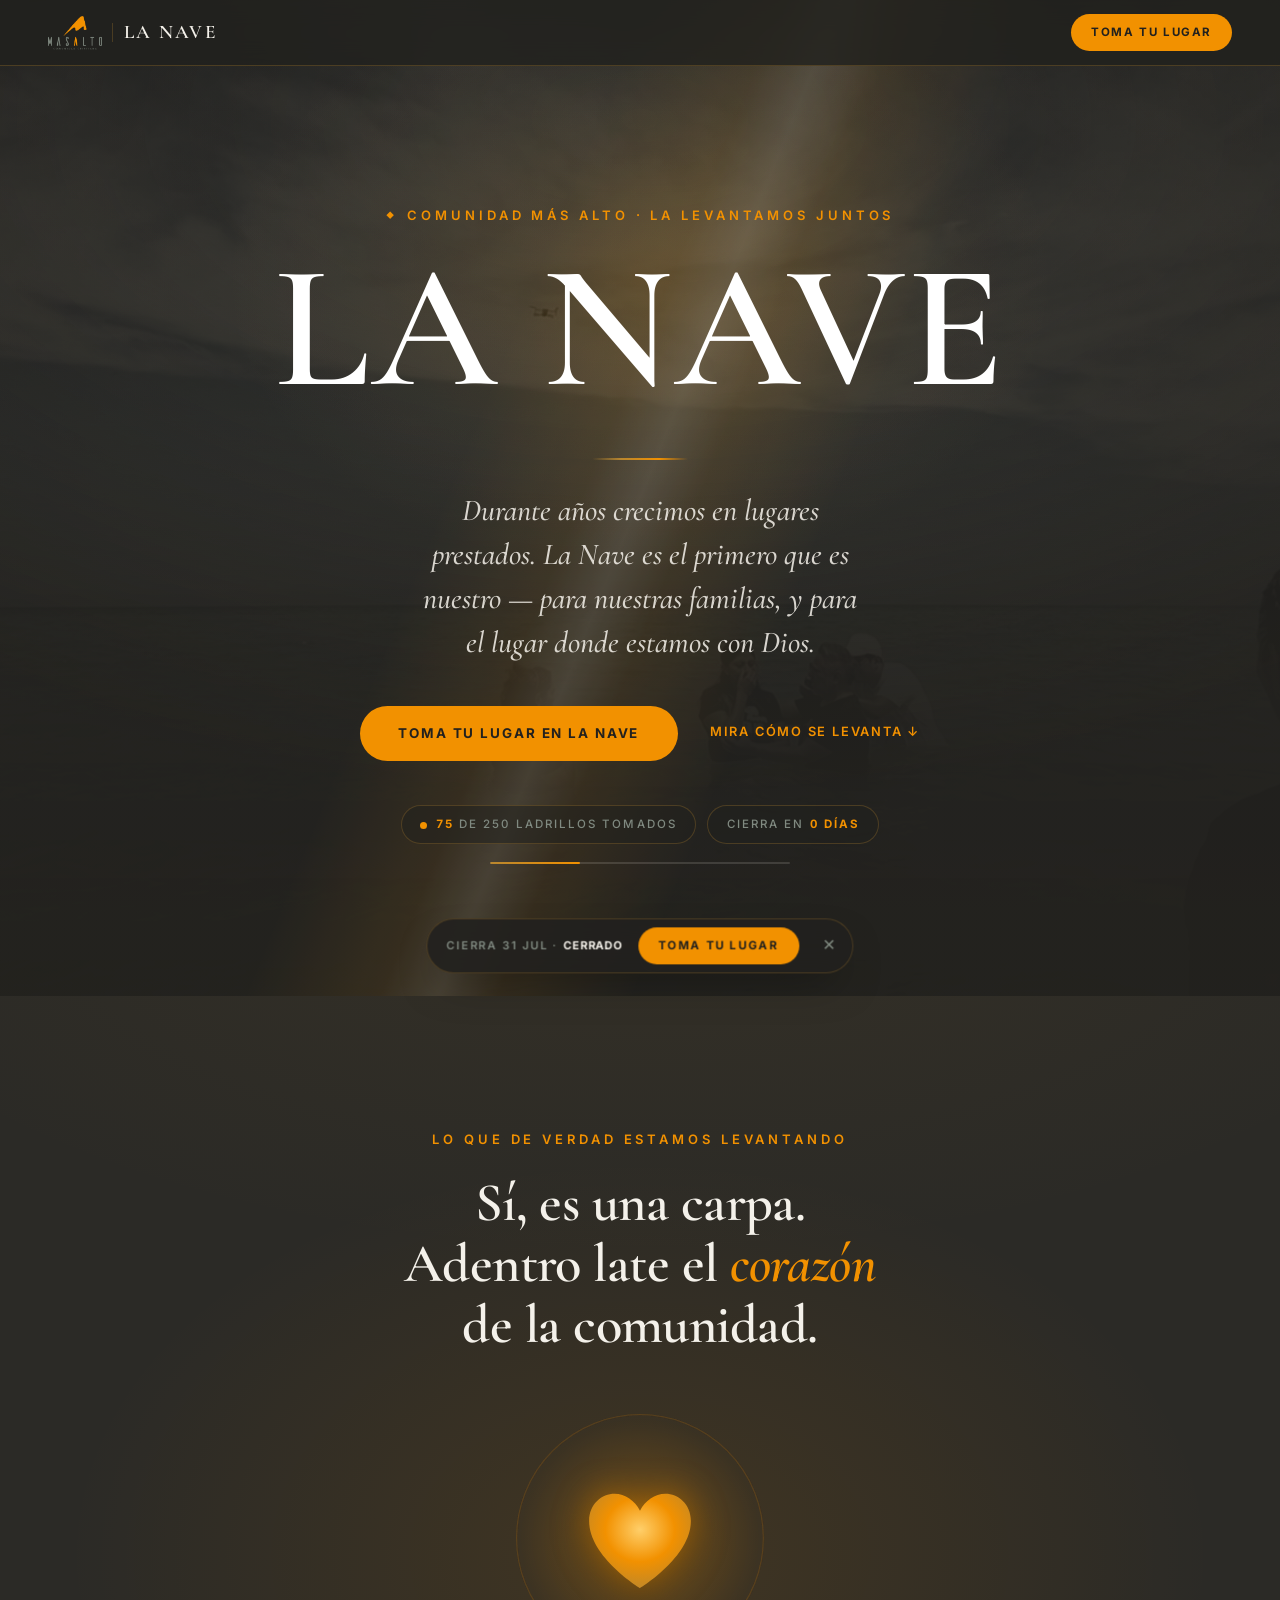
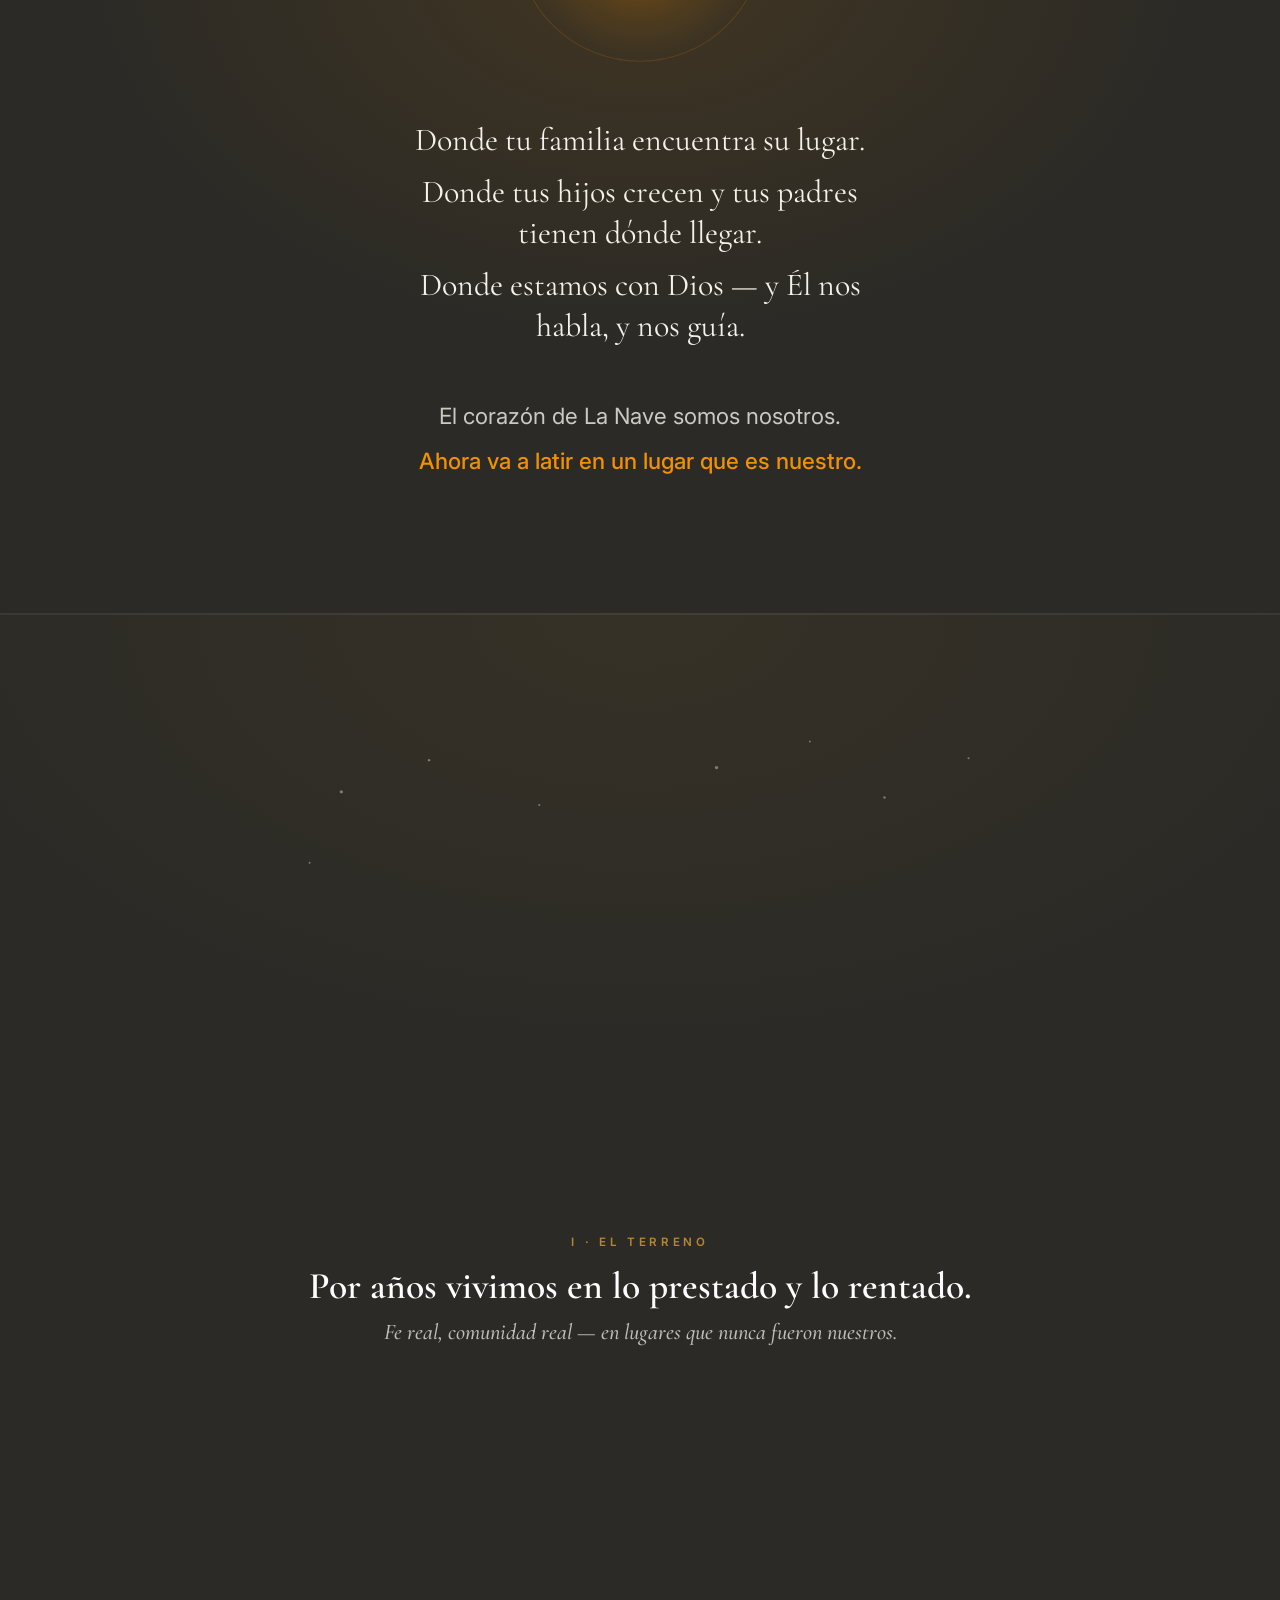
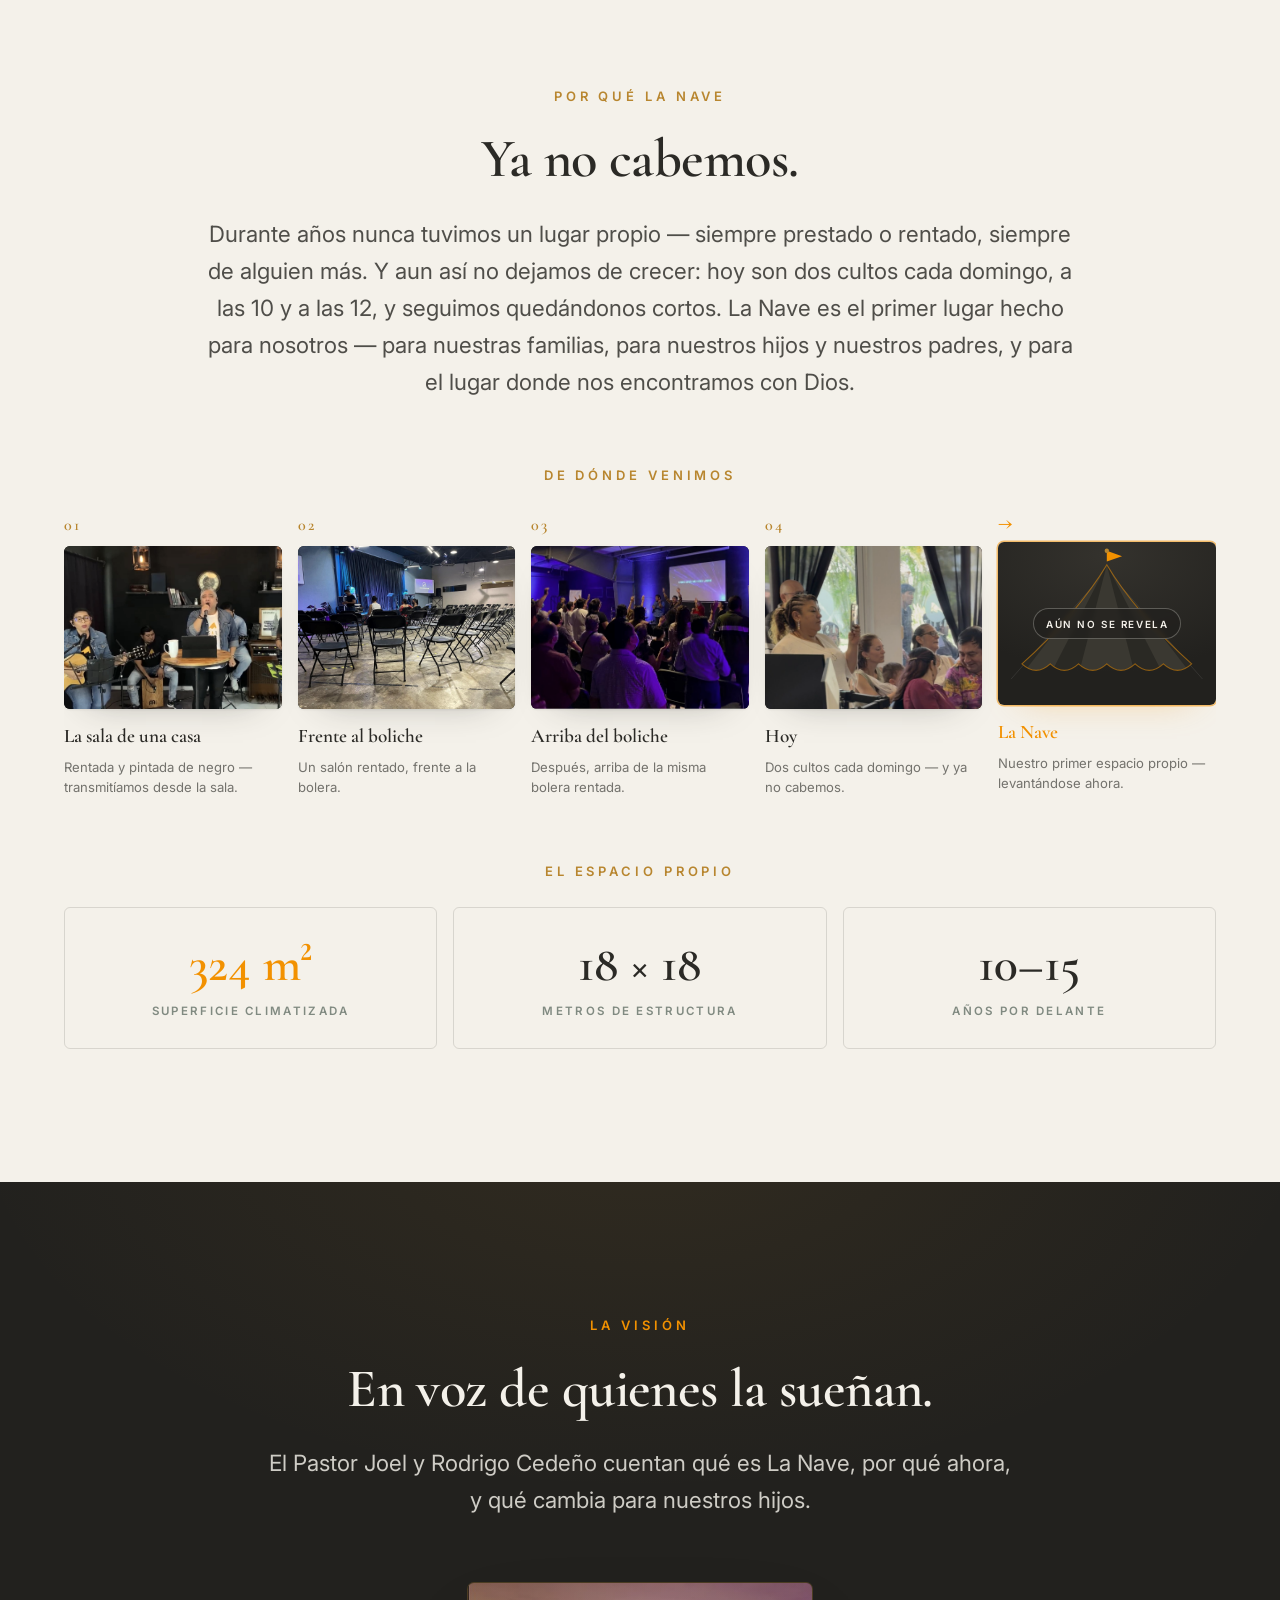
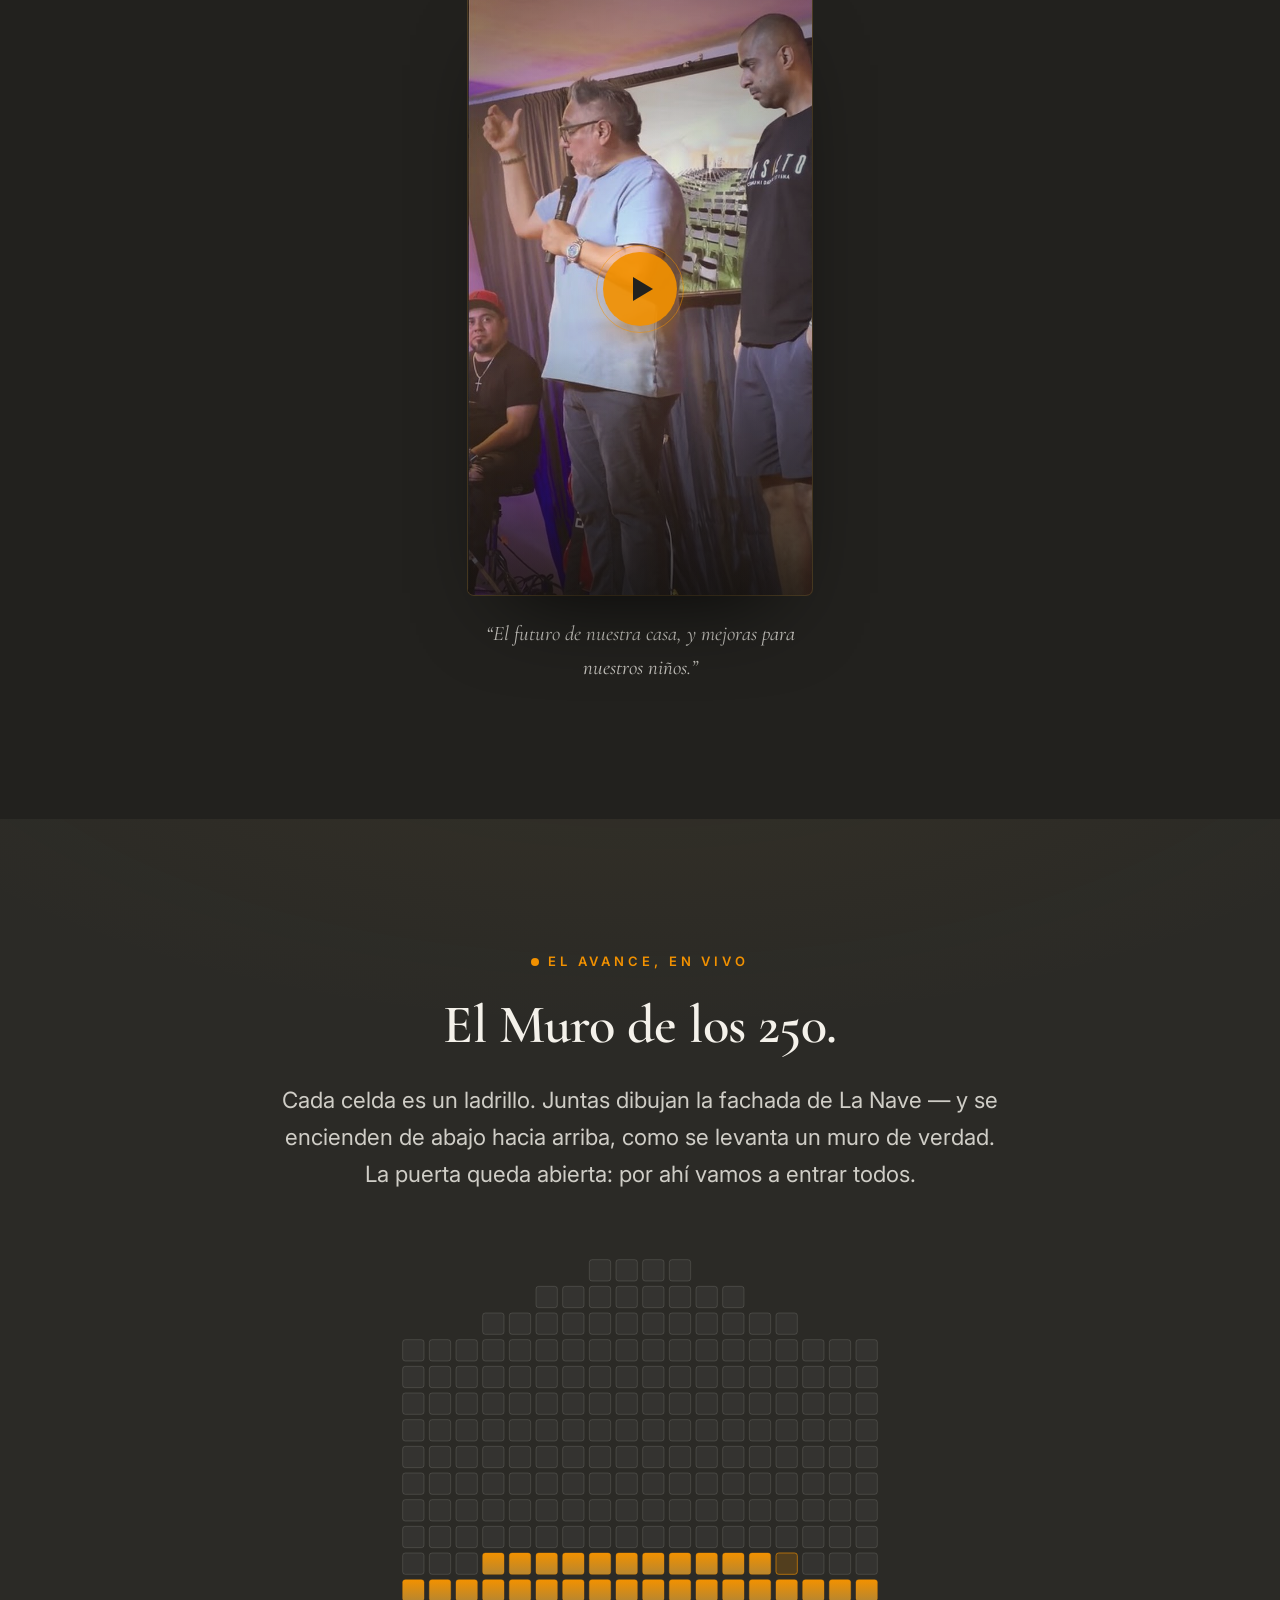
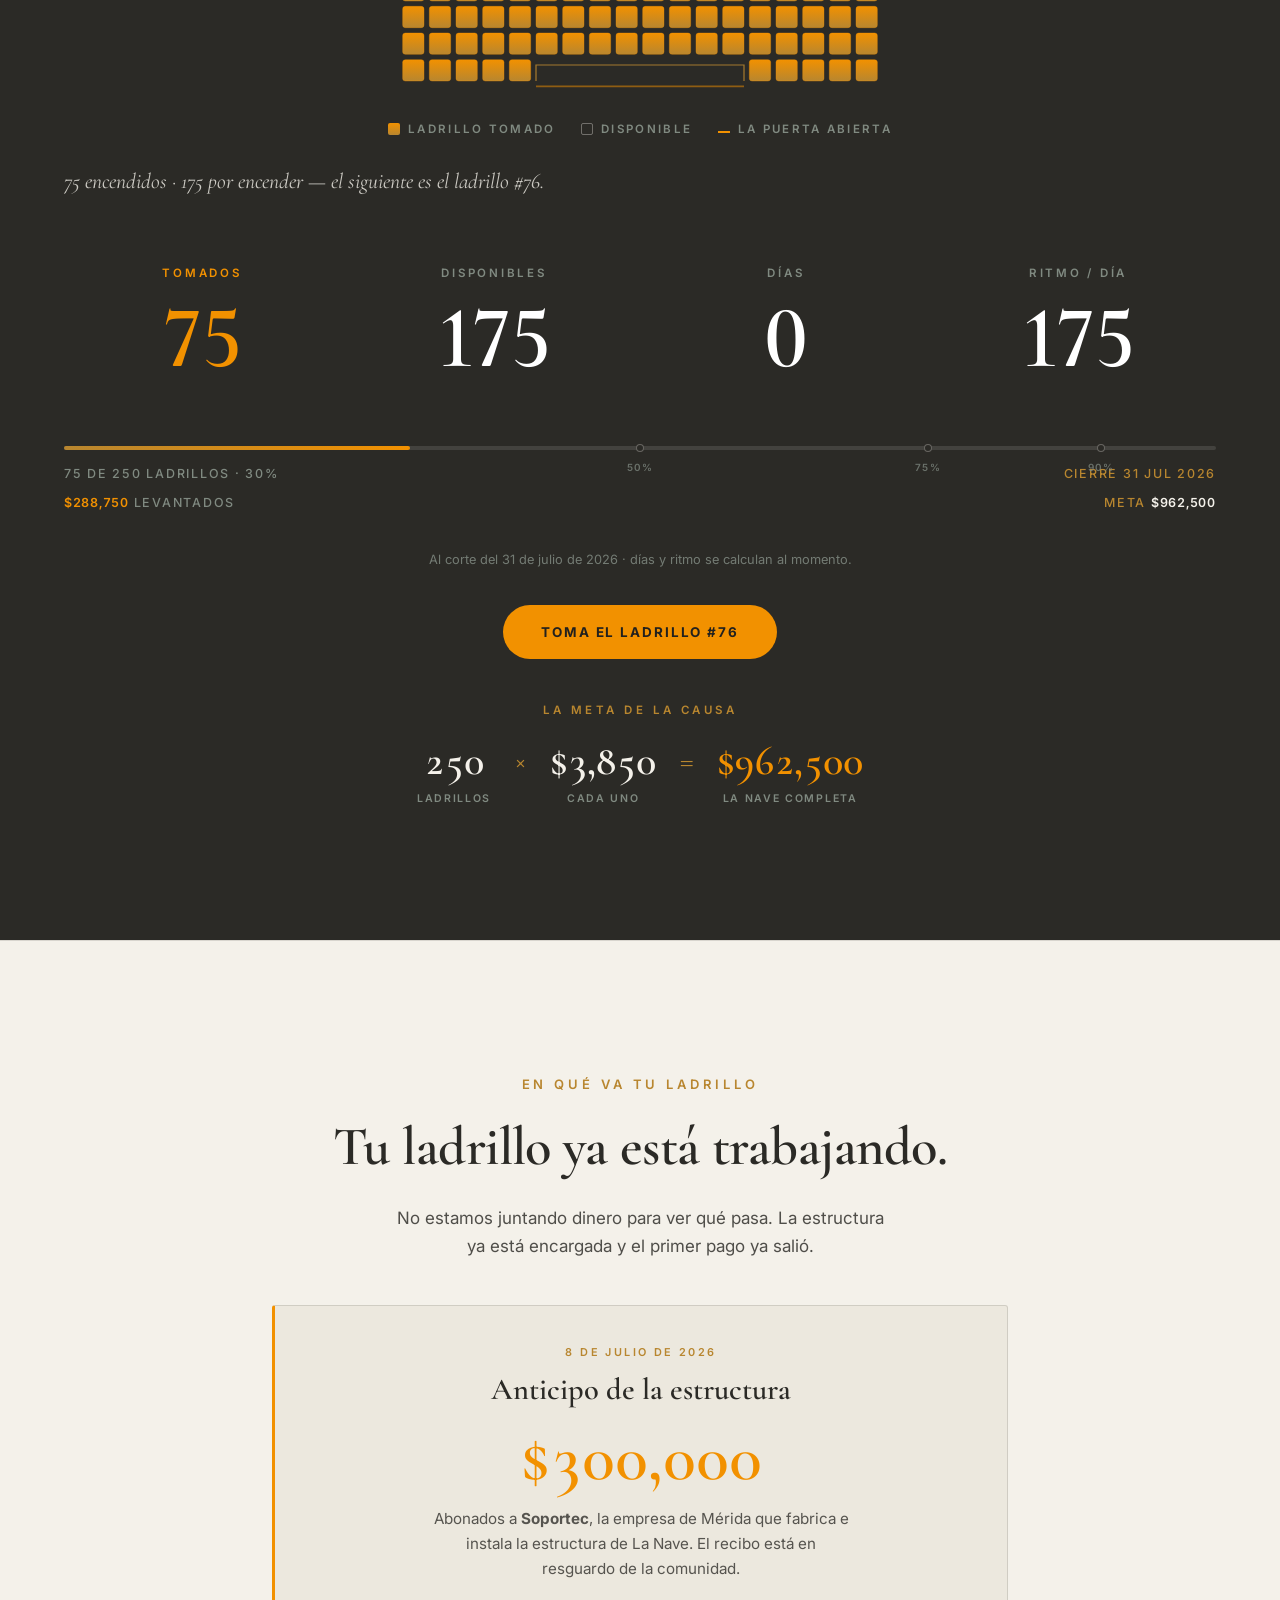
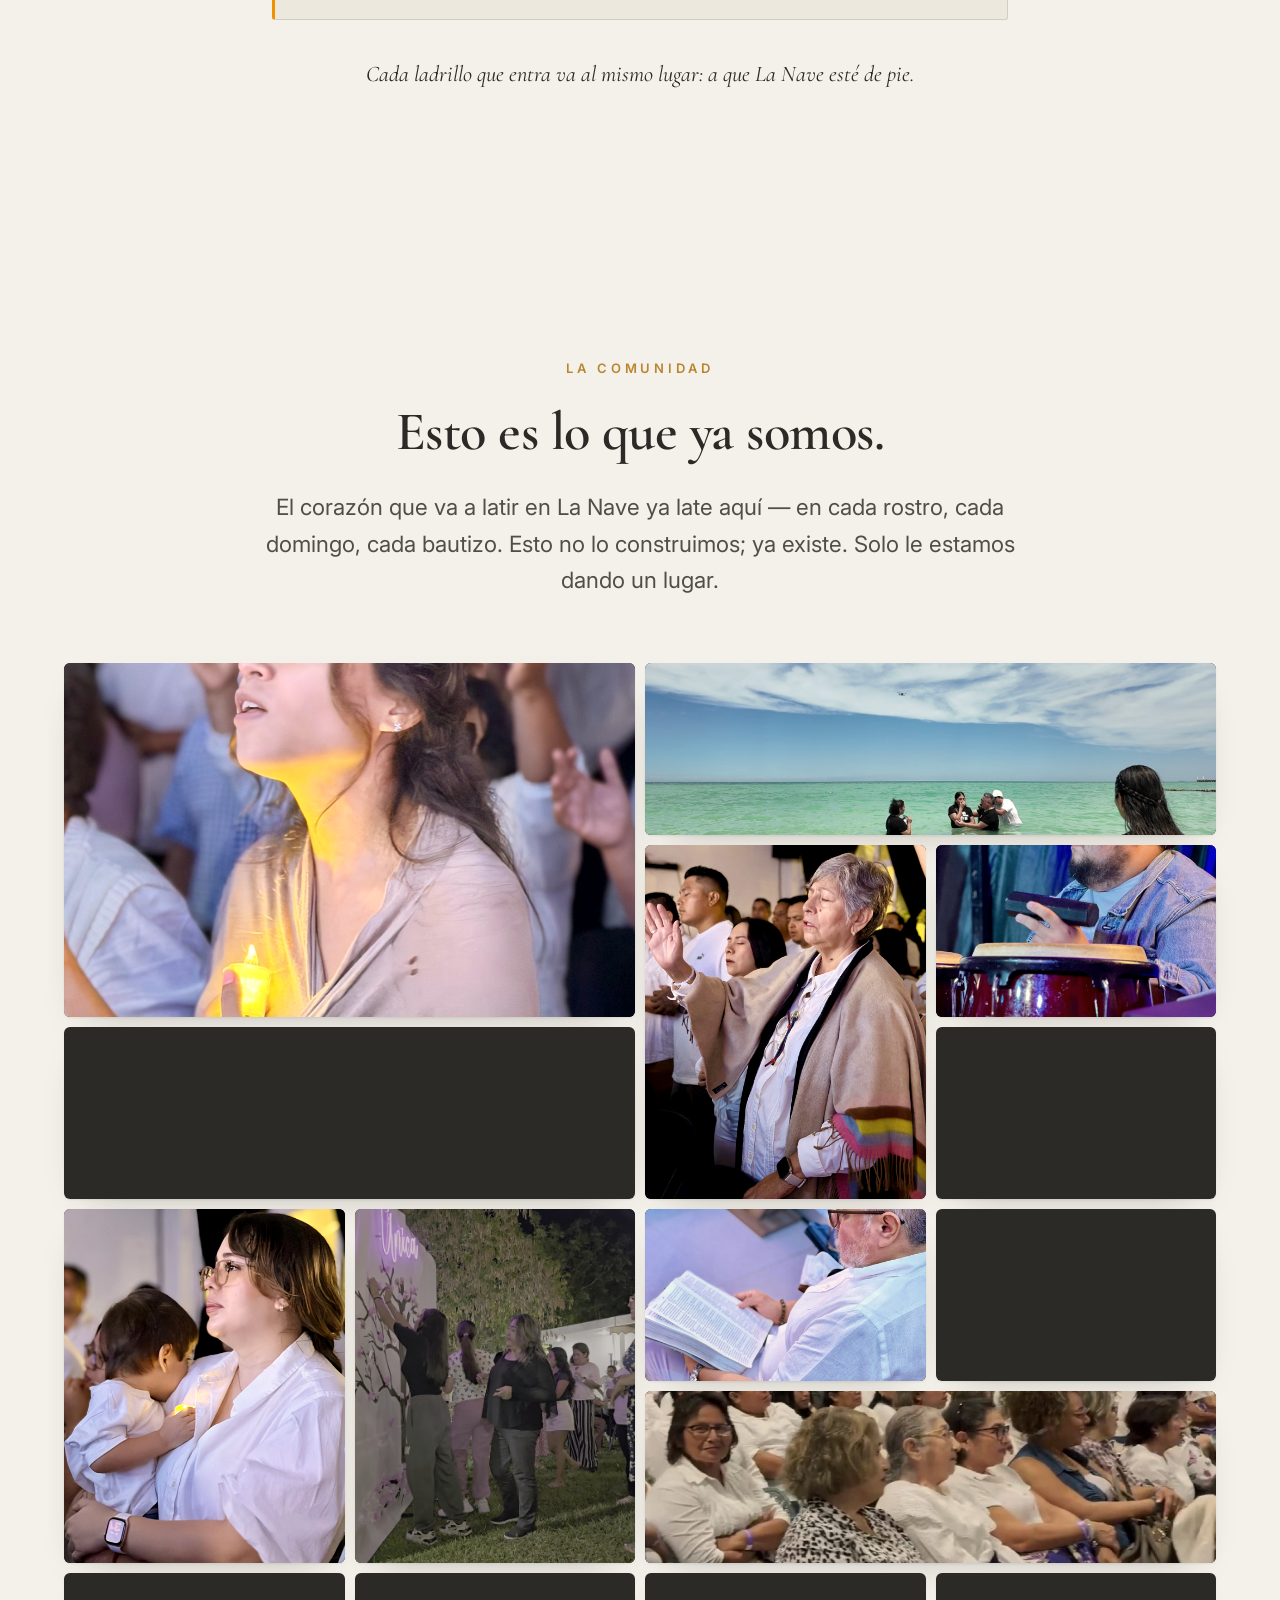
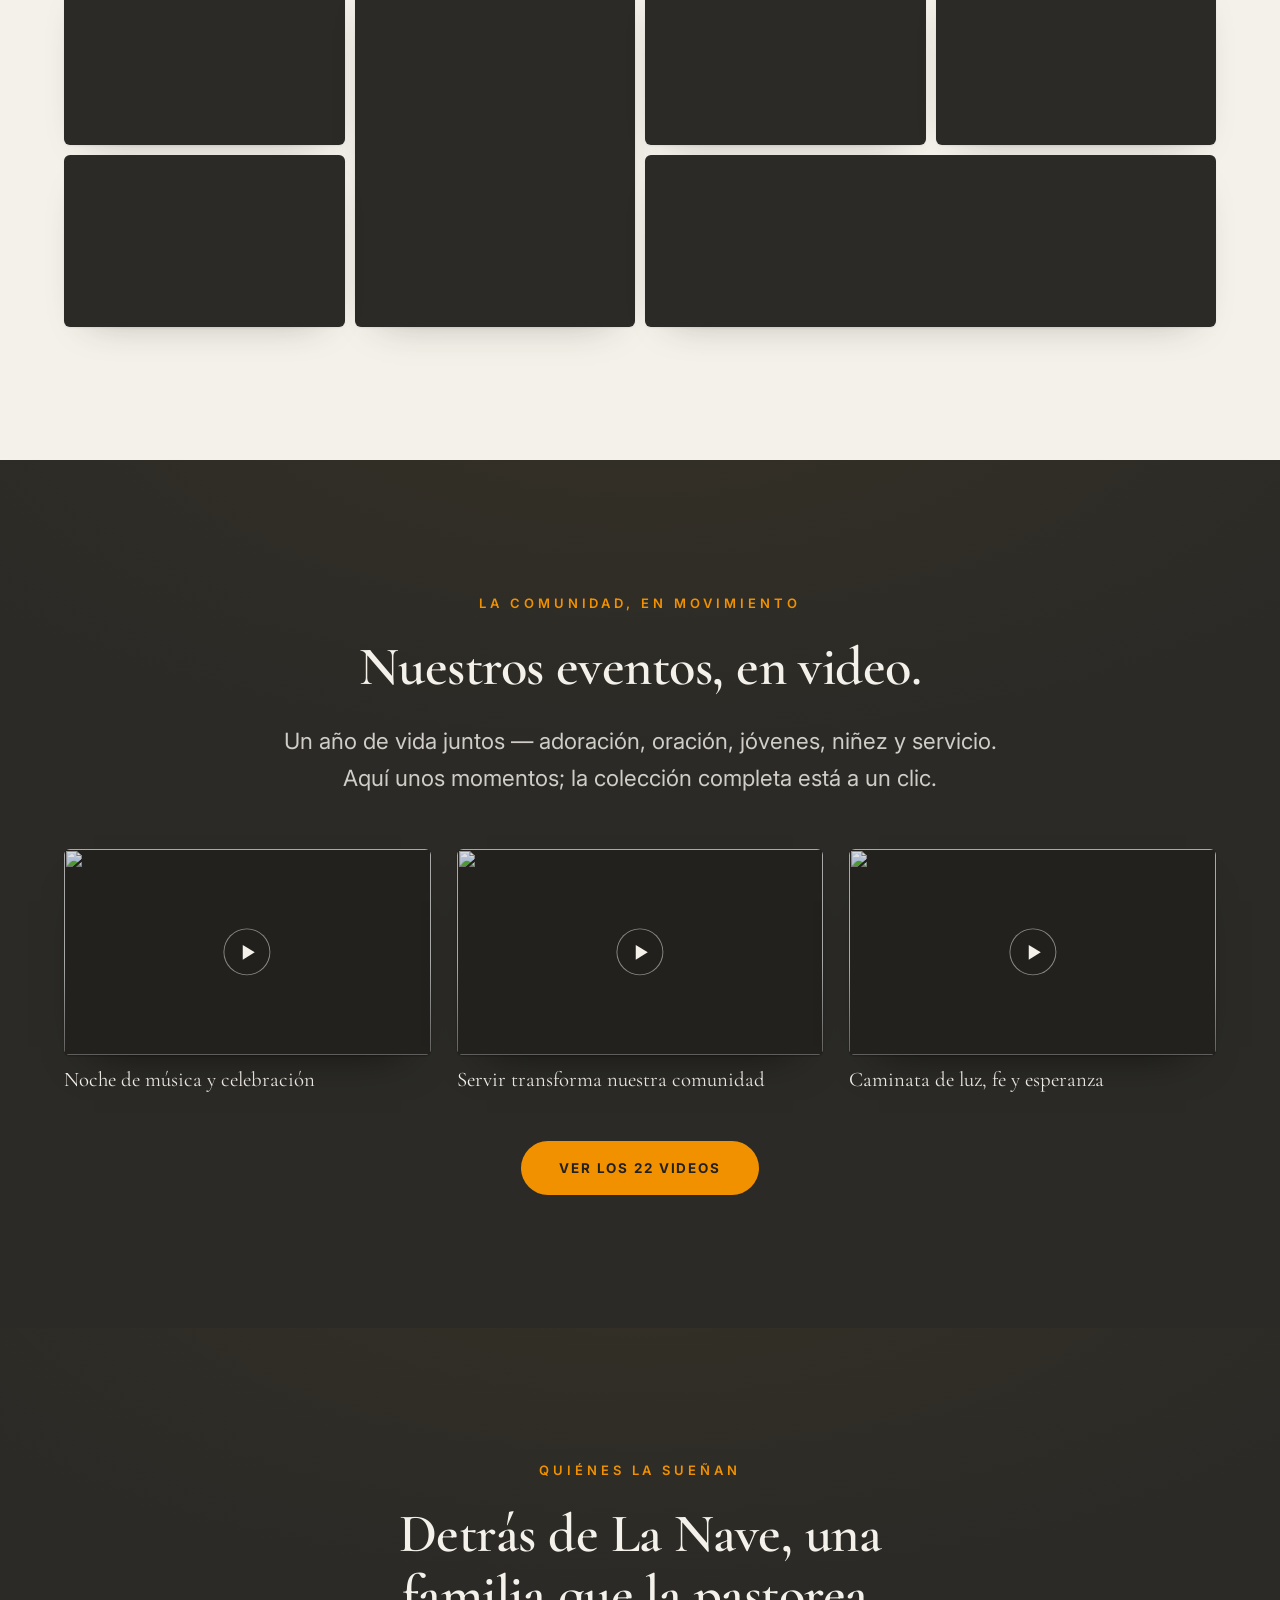
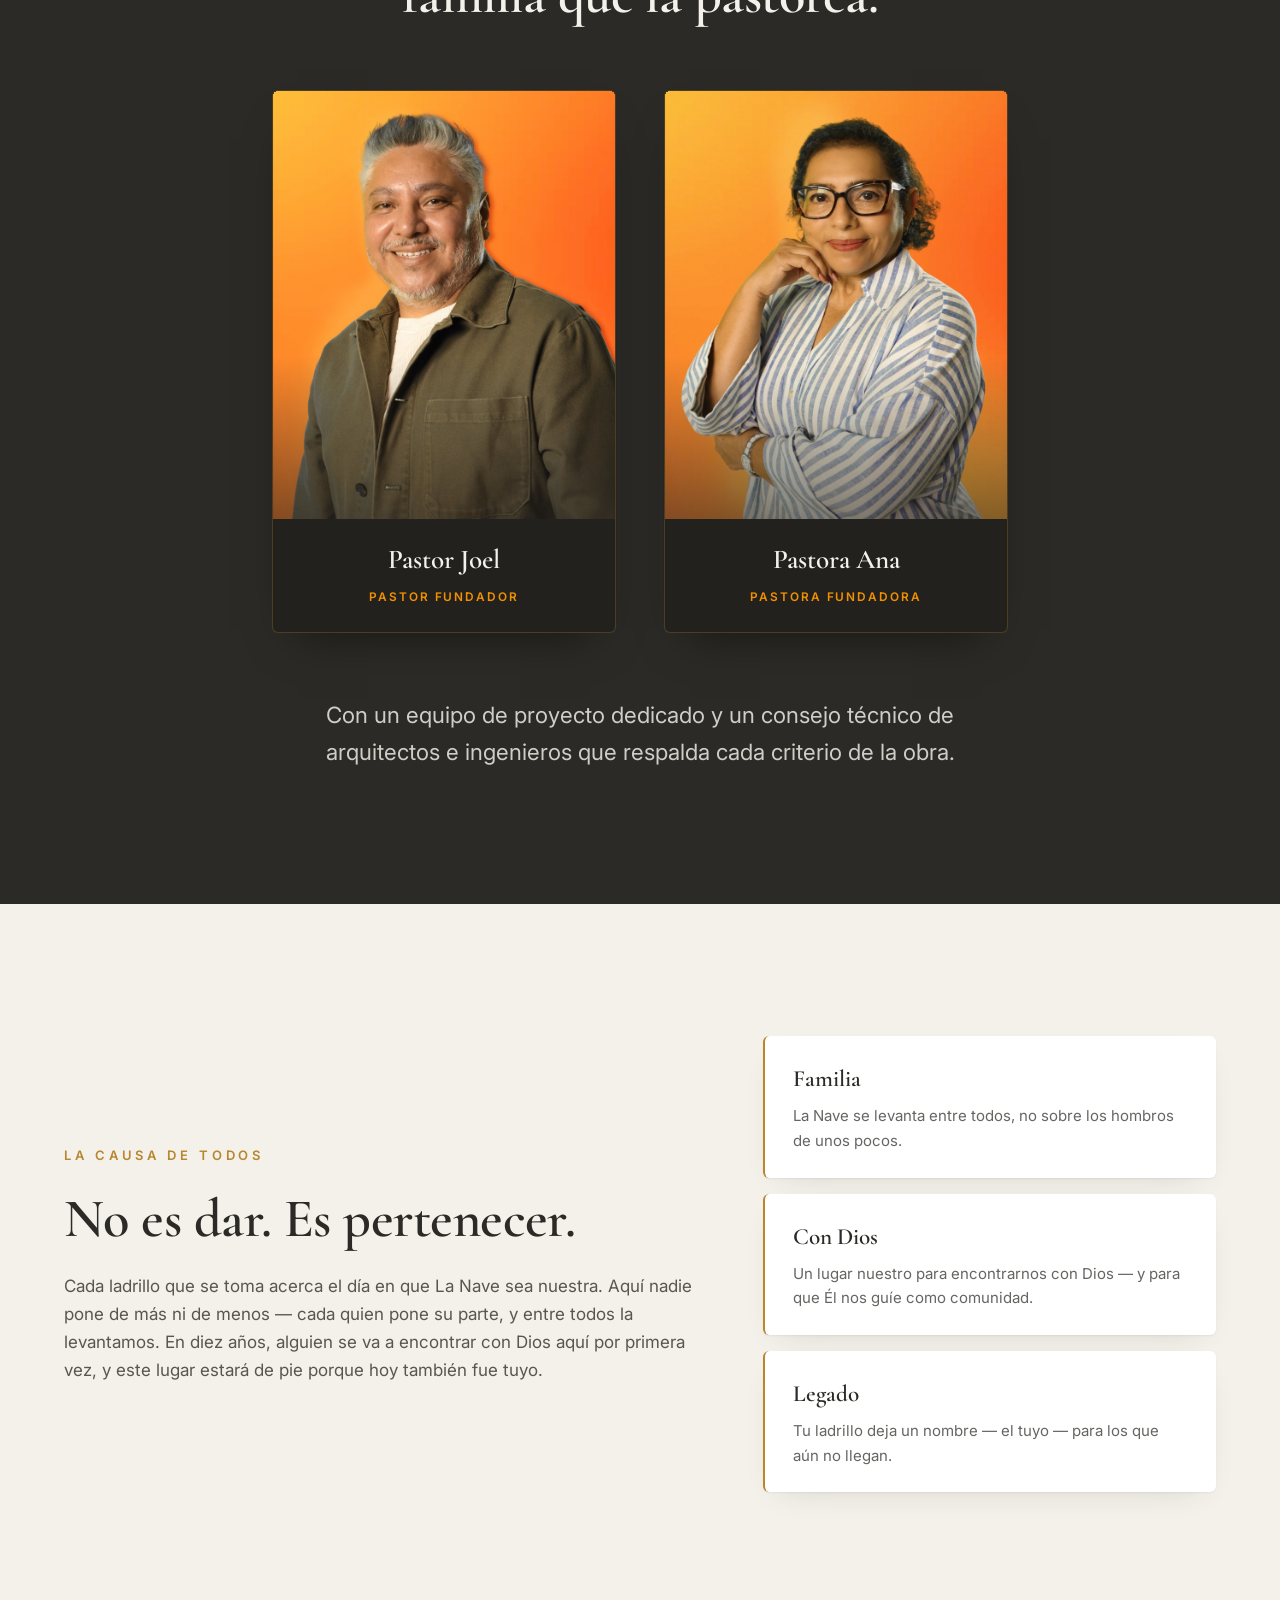
==== index.html @ 1a5ffda6 "feat: 'En que va tu ladrillo' — evidencia del anticipo + reencuadre de la carpa El recibo de Soporte" ====
<!doctype html>
<html lang="es">
<head>
  <meta charset="utf-8">
  <meta name="viewport" content="width=device-width, initial-scale=1">
  <title>La Nave — Un lugar nuestro · Comunidad Más Alto</title>
  <meta name="description" content="El primer lugar que es nuestro. Para nuestras familias, para nuestros hijos y nuestros padres — y para estar con Dios. La levantamos entre todos: 250 ladrillos, avance en vivo, cierre el 31 de julio de 2026. Toma tu lugar en La Nave.">
  <link rel="canonical" href="https://lanave.comunidadmasalto.org/">
  <meta name="theme-color" content="#2B2A26">

  <meta property="og:type" content="website">
  <meta property="og:locale" content="es_MX">
  <meta property="og:site_name" content="Más Alto · La Nave">
  <meta property="og:title" content="La Nave — Un lugar nuestro">
  <meta property="og:description" content="El primer lugar que es nuestro — para la familia y para estar con Dios. La levantamos entre todos: 250 ladrillos · avance en vivo · cierre 31 de julio de 2026.">
  <meta property="og:url" content="https://lanave.comunidadmasalto.org/">
  <meta property="og:image" content="https://lanave.comunidadmasalto.org/assets/og.jpg">
  <meta property="og:image:type" content="image/jpeg">
  <meta property="og:image:width" content="1200">
  <meta property="og:image:height" content="630">
  <meta property="og:image:alt" content="La Nave — el corazón de La Nave somos nosotros. 75 de 250 ladrillos. Comunidad Más Alto.">
  <meta name="twitter:card" content="summary_large_image">
  <meta name="twitter:image" content="https://lanave.comunidadmasalto.org/assets/og.jpg">

  <script type="application/ld+json">
  {
    "@context": "https://schema.org",
    "@graph": [
      {
        "@type": ["Organization", "Church"],
        "@id": "https://lanave.comunidadmasalto.org/#organizacion",
        "name": "Comunidad Más Alto",
        "url": "https://lanave.comunidadmasalto.org/",
        "logo": "https://lanave.comunidadmasalto.org/assets/logo-masalto.png",
        "description": "Comunidad cristiana en Mérida, Yucatán. La Nave es su primer espacio propio, levantado por toda la comunidad.",
        "sameAs": [
          "https://www.instagram.com/comunidad_masalto/",
          "https://www.facebook.com/comunidadmasalto",
          "https://www.youtube.com/@comunidadmasalto",
          "https://www.tiktok.com/@comunidad_masalto"
        ],
        "address": {
          "@type": "PostalAddress",
          "addressLocality": "Mérida",
          "addressRegion": "Yucatán",
          "addressCountry": "MX"
        },
        "aggregateRating": {
          "@type": "AggregateRating",
          "ratingValue": "5.0",
          "reviewCount": "49"
        }
      },
      {
        "@type": "WebSite",
        "@id": "https://lanave.comunidadmasalto.org/#sitio",
        "url": "https://lanave.comunidadmasalto.org/",
        "name": "La Nave — Más Alto",
        "inLanguage": "es-MX",
        "publisher": { "@id": "https://lanave.comunidadmasalto.org/#organizacion" }
      },
      {
        "@type": "WebPage",
        "@id": "https://lanave.comunidadmasalto.org/#pagina",
        "url": "https://lanave.comunidadmasalto.org/",
        "name": "La Nave — Toma tu lugar · Más Alto",
        "isPartOf": { "@id": "https://lanave.comunidadmasalto.org/#sitio" },
        "about": { "@id": "https://lanave.comunidadmasalto.org/#organizacion" },
        "inLanguage": "es-MX",
        "breadcrumb": { "@id": "https://lanave.comunidadmasalto.org/#breadcrumb" }
      },
      {
        "@type": "BreadcrumbList",
        "@id": "https://lanave.comunidadmasalto.org/#breadcrumb",
        "itemListElement": [
          { "@type": "ListItem", "position": 1, "name": "Inicio", "item": "https://lanave.comunidadmasalto.org/" }
        ]
      },
      {
        "@type": "VideoObject",
        "name": "El futuro de nuestra casa y mejoras para nuestros niños",
        "description": "El Pastor Joel y Rodrigo Cedeño cuentan la visión de La Nave: qué es, por qué ahora, y qué cambia para los niños de la comunidad.",
        "thumbnailUrl": "https://lanave.comunidadmasalto.org/assets/vsl-poster.jpg",
        "contentUrl": "https://www.youtube.com/shorts/xWuKBvypJN8",
        "embedUrl": "https://www.youtube-nocookie.com/embed/xWuKBvypJN8",
        "publisher": { "@id": "https://lanave.comunidadmasalto.org/#organizacion" }
      },
      {
        "@type": "FAQPage",
        "@id": "https://lanave.comunidadmasalto.org/#faq",
        "mainEntity": [
          { "@type": "Question", "name": "¿Qué es un “ladrillo”?", "acceptedAnswer": { "@type": "Answer", "text": "Es tu parte en La Nave y tu nombre entre quienes la levantaron. Cada ladrillo cuesta $3,850. Puedes tomar uno o varios." } },
          { "@type": "Question", "name": "¿Hasta cuándo puedo participar?", "acceptedAnswer": { "@type": "Answer", "text": "La causa cierra el 31 de julio de 2026 y no se reabre. Los eventos de agosto ya están en calendario y La Nave debe estar lista. Es la fecha en que empieza lo que sigue." } },
          { "@type": "Question", "name": "¿Puedo tomar mi ladrillo en parcialidades?", "acceptedAnswer": { "@type": "Answer", "text": "Sí. Puedes completarlo en una sola exhibición o en partes. El equipo te acompaña con los detalles." } },
          { "@type": "Question", "name": "¿Cómo se realiza mi aportación?", "acceptedAnswer": { "@type": "Answer", "text": "De forma directa y personal con el equipo: transferencia o efectivo, en una exhibición o en parcialidades. Al registrarte, un miembro del equipo te contacta y te acompaña paso a paso." } },
          { "@type": "Question", "name": "¿Quién está detrás de La Nave?", "acceptedAnswer": { "@type": "Answer", "text": "Comunidad Más Alto: sus pastores fundadores, un equipo de proyecto dedicado y un consejo técnico de arquitectos e ingenieros que respalda los criterios de la estructura." } },
          { "@type": "Question", "name": "¿Para qué se usa La Nave?", "acceptedAnswer": { "@type": "Answer", "text": "Para los cultos, eventos y la vida de la comunidad — un espacio propio para los próximos 10 a 15 años." } }
        ]
      }
    ]
  }
  </script>

  <link rel="icon" type="image/svg+xml" href="assets/favicon.svg">
  <link rel="icon" type="image/png" sizes="32x32" href="assets/favicon-32.png">
  <link rel="apple-touch-icon" href="assets/apple-touch-icon.png">
  <link rel="shortcut icon" href="assets/favicon.ico">

  <link rel="preconnect" href="https://fonts.googleapis.com">
  <link rel="preconnect" href="https://fonts.gstatic.com" crossorigin>
  <link href="https://fonts.googleapis.com/css2?family=Cormorant+Garamond:ital,wght@0,500;0,600;0,700;1,500&family=Inter:wght@400;500;600;700&display=swap" rel="stylesheet">

  <link rel="preload" as="image" href="assets/hero-comunidad.jpg">
  <link rel="stylesheet" href="assets/styles.css">
  <link rel="stylesheet" href="assets/experiencia.css">
</head>
<body>
  <a class="skip-link" href="#contenido">Saltar al contenido</a>
  <div class="progreso" id="js-progreso" aria-hidden="true"></div>

  <header class="site-header">
    <a class="lockup" href="#inicio" aria-label="Más Alto · La Nave — inicio">
      <img class="lockup-logo" src="assets/logo-masalto.png" alt="Más Alto · Comunidad Cristiana" width="375" height="236">
      <span class="lockup-divider" aria-hidden="true"></span>
      <span class="lockup-sub">La Nave</span>
    </a>
    <a class="btn btn-sm" href="#tomar" data-cta="header">Toma tu lugar</a>
  </header>

  <main id="contenido">

    <!-- ============ HERO ============ -->
    <section class="hero band band-dark" id="inicio" aria-labelledby="hero-heading">
      <img class="hero-foto" src="assets/hero-comunidad.jpg" alt="" aria-hidden="true"
           width="1600" height="900" decoding="async" fetchpriority="high" data-parallax="-9">
      <div class="hero-veil" aria-hidden="true"></div>
      <div class="hero-ray" aria-hidden="true" data-parallax="13"></div>
      <div class="hero-bloom" aria-hidden="true" data-parallax="18"></div>
      <svg class="hero-stars" viewBox="0 0 1440 900" preserveAspectRatio="xMidYMid slice" aria-hidden="true" data-parallax="34">
        <g fill="#F4F1EA">
          <circle cx="90" cy="140" r="1.3"/><circle cx="210" cy="90" r="0.9"/><circle cx="330" cy="180" r="1.5"/>
          <circle cx="470" cy="70" r="1"/><circle cx="560" cy="150" r="0.8"/><circle cx="640" cy="60" r="1.2"/>
          <circle cx="760" cy="130" r="1.6"/><circle cx="880" cy="80" r="0.9"/><circle cx="980" cy="170" r="1.1"/>
          <circle cx="1080" cy="60" r="1.3"/><circle cx="1180" cy="140" r="0.8"/><circle cx="1290" cy="90" r="1.4"/>
          <circle cx="1380" cy="180" r="1"/><circle cx="150" cy="300" r="0.9"/><circle cx="400" cy="260" r="1.2"/>
          <circle cx="700" cy="300" r="0.8"/><circle cx="1010" cy="270" r="1.3"/><circle cx="1250" cy="320" r="0.9"/>
          <circle cx="60" cy="430" r="1.1"/><circle cx="1340" cy="450" r="1.2"/><circle cx="520" cy="410" r="0.7"/>
          <circle cx="860" cy="420" r="0.8"/><circle cx="260" cy="520" r="0.9"/><circle cx="1150" cy="540" r="1"/>
        </g>
      </svg>
      <div class="hero-embers" aria-hidden="true" data-parallax="26"><i></i><i></i><i></i><i></i><i></i><i></i><i></i></div>
      <div class="hero-dawn" aria-hidden="true"></div>
      <div class="wrap hero-inner" data-parallax="7">
        <p class="eyebrow hero-in" style="--d:.2s"><span class="diamond" aria-hidden="true">◆</span> Comunidad Más Alto · La levantamos juntos</p>
        <h1 id="hero-heading" class="hero-title"><span class="hero-title-mask"><span class="hero-title-in">La&nbsp;Nave</span></span></h1>
        <div class="hero-rule" aria-hidden="true"></div>
        <p class="hero-lede hero-in" style="--d:.95s">Durante años crecimos en lugares prestados. La&nbsp;Nave es el primero que es <em>nuestro</em>&nbsp;— para nuestras familias, y para el lugar donde estamos con Dios.</p>
        <div class="hero-actions hero-in" style="--d:1.2s">
          <a class="btn btn-lg" href="#tomar" data-cta="hero">Toma tu lugar en La Nave</a>
          <a class="link-ghost" href="#travesia">Mira cómo se levanta ↓</a>
        </div>
        <div class="hero-live hero-in" style="--d:1.45s">
          <div class="chips" role="status">
            <p class="chip chip-live" id="js-chip-avance">75 de 250 ladrillos</p>
            <p class="chip" id="js-chip-cierre">cierre firme <strong>31 de julio</strong></p>
          </div>
          <div class="hero-track" aria-hidden="true"><span id="js-hero-fill"></span></div>
        </div>
      </div>
      <a class="hero-cue" href="#travesia" aria-label="Desplázate para ver cómo se levanta"><span></span></a>
    </section>

    <!-- ============ EL LATIDO · lo que de verdad levantamos ============ -->
    <section class="band band-dark latido" id="latido" aria-labelledby="latido-heading" data-spotlight>
      <div class="latido-embers" aria-hidden="true"><i></i><i></i><i></i><i></i><i></i></div>
      <div class="wrap wrap-narrow reveal latido-inner">
        <p class="label label-center">Lo que de verdad estamos levantando</p>
        <h2 id="latido-heading" class="title-xl title-center latido-title">Sí, es una carpa.<br>Adentro late el <span class="latido-word">corazón</span> de la comunidad.</h2>

        <div class="latido-nucleo" role="img" aria-label="Un corazón de luz que late: el corazón de La Nave somos nosotros">
          <span class="latido-eco" aria-hidden="true"></span>
          <span class="latido-eco" aria-hidden="true"></span>
          <span class="latido-eco" aria-hidden="true"></span>
          <span class="latido-core" aria-hidden="true">
            <svg class="latido-heart" viewBox="0 0 32 30" aria-hidden="true" focusable="false">
              <defs>
                <radialGradient id="latidoGrad" cx="50%" cy="38%" r="68%">
                  <stop offset="0" stop-color="#FFCF6A"/>
                  <stop offset="0.5" stop-color="#F29100"/>
                  <stop offset="1" stop-color="#B8862F"/>
                </radialGradient>
              </defs>
              <path d="M16 28.6 C16 28.6 2.2 20.2 2.2 10.4 C2.2 5.7 5.7 3 9.1 3 C12 3 14.6 4.9 16 7.6 C17.4 4.9 20 3 22.9 3 C26.3 3 29.8 5.7 29.8 10.4 C29.8 20.2 16 28.6 16 28.6 Z" fill="url(#latidoGrad)"/>
            </svg>
          </span>
        </div>

        <ul class="latido-versos" role="list">
          <li style="--b:.1s">Donde tu familia encuentra su lugar.</li>
          <li style="--b:.9s">Donde tus hijos crecen y tus padres tienen dónde llegar.</li>
          <li style="--b:1.7s">Donde estamos con Dios&nbsp;— y Él nos habla, y nos guía.</li>
        </ul>

        <p class="latido-cierre">El corazón de La&nbsp;Nave somos nosotros.<em>Ahora va a latir en un lugar que es nuestro.</em></p>
      </div>
    </section>

    <!-- ============ LA TRAVESÍA (el scroll la construye) ============ -->
    <section class="travesia" id="travesia" aria-labelledby="travesia-heading">
      <h2 id="travesia-heading" class="sr-solo">La travesía: así se levanta La Nave</h2>
      <div class="t-pin">
        <div class="t-linea" aria-hidden="true"><i></i></div>

        <svg class="t-svg" viewBox="0 0 880 540" role="img" aria-labelledby="escena-titulo escena-desc">
          <title id="escena-titulo">La Nave construyéndose</title>
          <desc id="escena-desc">Dibujo de plano arquitectónico: sobre un terreno se levanta la estructura de 18 por 18 metros, se cierra la cubierta climatizada y el espacio se llena de luz cálida y de personas.</desc>
          <defs>
            <linearGradient id="gradPuerta" x1="0" y1="1" x2="0" y2="0">
              <stop offset="0" stop-color="#F29100" stop-opacity=".85"/>
              <stop offset="1" stop-color="#B8862F" stop-opacity=".25"/>
            </linearGradient>
            <linearGradient id="gradRidge" x1="0" y1="0" x2="1" y2="0">
              <stop offset="0" stop-color="#F29100" stop-opacity="0"/>
              <stop offset=".5" stop-color="#F29100" stop-opacity=".75"/>
              <stop offset="1" stop-color="#F29100" stop-opacity="0"/>
            </linearGradient>
          </defs>

          <!-- cielo -->
          <g aria-hidden="true">
            <circle class="e-estrella" cx="120" cy="92" r="1.8"/>
            <circle class="e-estrella" cx="214" cy="58" r="1.3"/>
            <circle class="e-estrella" cx="332" cy="106" r="1.1"/>
            <circle class="e-estrella" cx="522" cy="66" r="1.8"/>
            <circle class="e-estrella" cx="702" cy="98" r="1.3"/>
            <circle class="e-estrella" cx="792" cy="56" r="1.1"/>
            <circle class="e-estrella" cx="622" cy="38" r="1"/>
            <circle class="e-estrella" cx="86" cy="168" r="1"/>
          </g>

          <!-- ACTO I · el terreno -->
          <g aria-hidden="true">
            <path class="e-suelo" data-anim="draw" data-ini=".02" data-fin=".10" d="M120 440 L760 440"/>
            <path class="e-suelo" data-anim="draw" data-ini=".05" data-fin=".13" opacity=".55" d="M170 474 L710 474"/>
            <path class="e-suelo" data-anim="draw" data-ini=".08" data-fin=".16" opacity=".3" d="M225 502 L655 502"/>
            <path class="e-suelo" data-anim="draw" data-ini=".10" data-fin=".18" opacity=".4" d="M120 440 L225 502 M280 440 L365 502 M470 440 L470 502 M600 440 L520 502 M760 440 L655 502"/>
            <g class="e-fino" data-anim="fade" data-ini=".14" data-fin=".20" data-op=".8">
              <path d="M200 440 L200 426 M420 440 L420 426 M520 440 L520 426 M740 440 L740 426"/>
              <circle cx="200" cy="423" r="1.6" fill="#808A81" stroke="none"/>
              <circle cx="420" cy="423" r="1.6" fill="#808A81" stroke="none"/>
              <circle cx="520" cy="423" r="1.6" fill="#808A81" stroke="none"/>
              <circle cx="740" cy="423" r="1.6" fill="#808A81" stroke="none"/>
            </g>
            <g data-anim="fade" data-ini=".16" data-fin=".24" data-op=".9">
              <path class="e-fino" d="M200 458 L420 458 M200 452 L200 464 M420 452 L420 464"/>
              <text class="e-texto" x="310" y="482" text-anchor="middle">18 M</text>
            </g>
            <g data-anim="fade" data-ini=".18" data-fin=".26" data-op=".9">
              <path class="e-fino" d="M426 500 L746 500 M426 494 L426 506 M746 494 L746 506"/>
              <text class="e-texto" x="586" y="524" text-anchor="middle">18 M</text>
            </g>
          </g>

          <!-- ACTO II · la estructura -->
          <g aria-hidden="true">
            <line class="e-col" data-anim="draw" data-ini=".22" data-fin=".29" x1="200" y1="440" x2="200" y2="284"/>
            <line class="e-col" data-anim="draw" data-ini=".24" data-fin=".31" x1="255" y1="440" x2="255" y2="284"/>
            <line class="e-col" data-anim="draw" data-ini=".26" data-fin=".33" x1="310" y1="440" x2="310" y2="284"/>
            <line class="e-col" data-anim="draw" data-ini=".28" data-fin=".35" x1="365" y1="440" x2="365" y2="284"/>
            <line class="e-col" data-anim="draw" data-ini=".30" data-fin=".37" x1="420" y1="440" x2="420" y2="284"/>
            <line class="e-col" data-anim="draw" data-ini=".31" data-fin=".38" opacity=".7" x1="500" y1="440" x2="500" y2="284"/>
            <line class="e-col" data-anim="draw" data-ini=".33" data-fin=".40" opacity=".7" x1="580" y1="440" x2="580" y2="284"/>
            <line class="e-col" data-anim="draw" data-ini=".35" data-fin=".42" opacity=".7" x1="660" y1="440" x2="660" y2="284"/>
            <path class="e-marco" data-anim="draw" data-ini=".34" data-fin=".46" d="M200 440 L200 280 L310 190 L420 280 L420 440"/>
            <path class="e-marco" data-anim="draw" data-ini=".40" data-fin=".48" d="M420 280 L740 280"/>
            <path class="e-marco" data-anim="draw" data-ini=".38" data-fin=".48" opacity=".85" d="M520 280 L630 190 L740 280"/>
            <path class="e-marco" data-anim="draw" data-ini=".42" data-fin=".50" d="M310 190 L630 190"/>
            <path class="e-marco" data-anim="draw" data-ini=".42" data-fin=".50" d="M740 280 L740 440"/>
            <path class="e-oculta" data-anim="fade" data-ini=".44" data-fin=".52" data-op=".4" d="M200 280 L520 280 M520 280 L520 440"/>
          </g>

          <!-- ACTO III · la cubierta -->
          <g aria-hidden="true">
            <path class="e-marco" data-anim="draw" data-ini=".50" data-fin=".56" opacity=".5" stroke-width="1" d="M337.5 212.5 L657.5 212.5"/>
            <path class="e-marco" data-anim="draw" data-ini=".52" data-fin=".58" opacity=".5" stroke-width="1" d="M365 235 L685 235"/>
            <path class="e-marco" data-anim="draw" data-ini=".54" data-fin=".60" opacity=".5" stroke-width="1" d="M392.5 257.5 L712.5 257.5"/>
            <path class="e-marco" data-anim="draw" data-ini=".55" data-fin=".61" opacity=".3" stroke-width="1" d="M282.5 212.5 L602.5 212.5"/>
            <polygon data-anim="fade" data-ini=".56" data-fin=".66" data-op=".10" fill="#B8862F" points="310 190 630 190 740 280 420 280"/>
            <polygon data-anim="fade" data-ini=".58" data-fin=".68" data-op=".05" fill="#B8862F" points="310 190 630 190 520 280 200 280"/>
            <polygon data-anim="fade" data-ini=".62" data-fin=".70" data-op=".03" fill="#F4F1EA" points="200 440 200 280 310 190 420 280 420 440"/>
            <polygon data-anim="fade" data-ini=".63" data-fin=".71" data-op=".02" fill="#F4F1EA" points="420 280 740 280 740 440 420 440"/>
            <path class="e-clima" data-anim="draw" data-ini=".66" data-fin=".72" opacity=".4" d="M338 246 q42 -14 84 0"/>
            <path class="e-clima" data-anim="draw" data-ini=".68" data-fin=".74" opacity=".3" d="M474 258 q42 -14 84 0"/>
          </g>

          <!-- ACTO IV · la vida -->
          <g aria-hidden="true">
            <path class="e-marco" data-anim="draw" data-ini=".74" data-fin=".79" stroke-width="1.2" d="M285 440 L285 362 L335 362 L335 440"/>
            <rect data-anim="fade" data-ini=".77" data-fin=".84" data-op=".85" x="286" y="363" width="48" height="77" fill="url(#gradPuerta)"/>
            <g data-anim="fade" data-ini=".80" data-fin=".87" data-op=".5">
              <rect x="505" y="330" width="24" height="32" fill="url(#gradPuerta)"/>
              <rect x="585" y="330" width="24" height="32" fill="url(#gradPuerta)"/>
              <rect x="665" y="330" width="24" height="32" fill="url(#gradPuerta)"/>
            </g>
            <ellipse data-anim="fade" data-ini=".82" data-fin=".90" data-op=".16" cx="310" cy="442" rx="46" ry="8" fill="#F29100"/>

            <g transform="translate(235 432)"><g class="t-persona" data-anim="rise" data-ini=".80" data-fin=".86"><circle cy="-12" r="3.6"/><path d="M0 -7 L0 5"/></g></g>
            <g transform="translate(262 430)"><g class="t-persona" data-anim="rise" data-ini=".815" data-fin=".875"><circle cy="-12" r="3.6"/><path d="M0 -7 L0 5"/></g></g>
            <g transform="translate(298 433)"><g class="t-persona" data-anim="rise" data-ini=".83" data-fin=".89"><circle cy="-12" r="3.6"/><path d="M0 -7 L0 5"/></g></g>
            <g transform="translate(322 432) scale(.72)"><g class="t-persona" data-anim="rise" data-ini=".845" data-fin=".905"><circle cy="-12" r="3.6"/><path d="M0 -7 L0 5"/></g></g>
            <g transform="translate(352 432)"><g class="t-persona" data-anim="rise" data-ini=".86" data-fin=".92"><circle cy="-12" r="3.6"/><path d="M0 -7 L0 5"/></g></g>
            <g transform="translate(384 430)"><g class="t-persona" data-anim="rise" data-ini=".875" data-fin=".935"><circle cy="-12" r="3.6"/><path d="M0 -7 L0 5"/></g></g>
            <g transform="translate(408 433)"><g class="t-persona" data-anim="rise" data-ini=".89" data-fin=".95"><circle cy="-12" r="3.6"/><path d="M0 -7 L0 5"/></g></g>
            <g transform="translate(480 429) scale(.75)"><g class="t-persona" data-anim="rise" data-ini=".88" data-fin=".94" data-op=".5"><circle cy="-12" r="3.6"/><path d="M0 -7 L0 5"/></g></g>
            <g transform="translate(560 428) scale(.75)"><g class="t-persona" data-anim="rise" data-ini=".895" data-fin=".955" data-op=".5"><circle cy="-12" r="3.6"/><path d="M0 -7 L0 5"/></g></g>
            <g transform="translate(640 429) scale(.75)"><g class="t-persona" data-anim="rise" data-ini=".91" data-fin=".97" data-op=".5"><circle cy="-12" r="3.6"/><path d="M0 -7 L0 5"/></g></g>
            <g transform="translate(700 428) scale(.75)"><g class="t-persona" data-anim="rise" data-ini=".925" data-fin=".985" data-op=".5"><circle cy="-12" r="3.6"/><path d="M0 -7 L0 5"/></g></g>

            <path data-anim="fade" data-ini=".86" data-fin=".93" data-op=".55" d="M310 190 L630 190" stroke="url(#gradRidge)" stroke-width="4" fill="none"/>
            <text class="e-etiqueta" data-anim="fade" data-ini=".88" data-fin=".95" x="470" y="152" text-anchor="middle">LA NAVE · 324 M²</text>
          </g>
        </svg>

        <div class="t-captions">
          <div class="t-caption es-activa">
            <span class="t-acto">I · El terreno</span>
            <p>Por años vivimos en lo prestado y lo rentado.<em>Fe real, comunidad real&nbsp;— en lugares que nunca fueron nuestros.</em></p>
          </div>
          <div class="t-caption">
            <span class="t-acto">II · La estructura</span>
            <p>Eso cambia ahora.<em>Una estructura de 18 × 18 metros se levanta&nbsp;— la primera que es nuestra.</em></p>
          </div>
          <div class="t-caption">
            <span class="t-acto">III · La cubierta</span>
            <p>Cerrada y climatizada.<em>Pensada para nuestra gente, por los próximos 10 a 15 años.</em></p>
          </div>
          <div class="t-caption">
            <span class="t-acto">IV · La vida</span>
            <p>Sí, es una carpa. Y es mucho más que eso.<em>Es donde crecen nuestros hijos&nbsp;— y donde estamos con Dios.</em></p>
          </div>
          <div class="t-caption">
            <span class="t-acto">La levantamos juntos</span>
            <p>250 ladrillos la levantan&nbsp;— entre todos.<em>Uno lleva tu nombre.</em></p>
            <a class="btn" href="#tomar" data-cta="travesia">Toma tu lugar</a>
          </div>
        </div>
      </div>
    </section>

    <!-- ============ POR QUÉ · LA COMUNIDAD REAL ============ -->
    <section class="band band-light" id="proyecto" aria-labelledby="proyecto-heading">
      <div class="wrap reveal">
        <p class="label label-center">Por qué La Nave</p>
        <h2 id="proyecto-heading" class="title-xl title-center">Ya no cabemos.</h2>
        <p class="body-lg porque-lede">Durante años nunca tuvimos un lugar propio&nbsp;— siempre prestado o rentado, siempre de alguien más. Y aun así no dejamos de crecer: hoy son dos cultos cada domingo, a las 10 y a las 12, y seguimos quedándonos cortos. La&nbsp;Nave es el primer lugar hecho para nosotros&nbsp;— para nuestras familias, para nuestros hijos y nuestros padres, y para el lugar donde nos encontramos con Dios.</p>

        <p class="label label-center historia-label">De dónde venimos</p>
        <ol class="historia" role="list">
          <li class="hito-lugar">
            <span class="hito-num">01</span>
            <span class="hito-foto"><img src="assets/sala-casa.jpg" alt="La banda de la comunidad tocando en la sala de una casa pintada de negro, convertida en escenario para transmitir" width="1440" height="811" loading="lazy" decoding="async"></span>
            <h3 class="hito-titulo">La sala de una casa</h3>
            <p class="hito-desc">Rentada y pintada de negro&nbsp;— transmitíamos desde la sala.</p>
          </li>
          <li class="hito-lugar">
            <span class="hito-num">02</span>
            <span class="hito-foto"><img src="assets/frente-boliche.jpg" alt="El salón rentado frente al boliche donde se reunía la comunidad" width="1200" height="900" loading="lazy" decoding="async"></span>
            <h3 class="hito-titulo">Frente al boliche</h3>
            <p class="hito-desc">Un salón rentado, frente a la bolera.</p>
          </li>
          <li class="hito-lugar">
            <span class="hito-num">03</span>
            <span class="hito-foto"><img src="assets/boliche-adoracion.jpg" alt="La comunidad en adoración, arriba del boliche rentado" width="1400" height="736" loading="lazy" decoding="async"></span>
            <h3 class="hito-titulo">Arriba del boliche</h3>
            <p class="hito-desc">Después, arriba de la misma bolera rentada.</p>
          </li>
          <li class="hito-lugar">
            <span class="hito-num">04</span>
            <span class="hito-foto"><img src="assets/ya-no-cabemos.jpg" alt="La comunidad llenando el salón un domingo, sin lugar libre" width="1047" height="1500" loading="lazy" decoding="async"></span>
            <h3 class="hito-titulo">Hoy</h3>
            <p class="hito-desc">Dos cultos cada domingo&nbsp;— y ya no cabemos.</p>
          </li>
          <li class="hito-lugar hito-meta">
            <span class="hito-num" aria-hidden="true">→</span>
            <span class="hito-foto hito-velo">
              <svg class="velo-carpa" viewBox="0 0 400 300" aria-hidden="true" focusable="false" preserveAspectRatio="xMidYMid slice">
                <defs>
                  <clipPath id="veloCarpa">
                    <path d="M200 42 C168 96 108 168 44 224 q26 24 52 0 q26 24 52 0 q26 24 52 0 q26 24 52 0 q26 24 52 0 q26 24 52 0 C292 168 232 96 200 42 Z"/>
                  </clipPath>
                </defs>
                <line class="velo-tensor" x1="200" y1="52" x2="24" y2="252"/>
                <line class="velo-tensor" x1="200" y1="52" x2="376" y2="252"/>
                <g clip-path="url(#veloCarpa)">
                  <rect class="velo-lona" x="0" y="0" width="400" height="300"/>
                  <path class="velo-franja" d="M200 42 L-20 244 L44 244 Z"/>
                  <path class="velo-franja" d="M200 42 L96 244 L148 244 Z"/>
                  <path class="velo-franja" d="M200 42 L252 244 L304 244 Z"/>
                  <path class="velo-franja" d="M200 42 L356 244 L420 244 Z"/>
                </g>
                <path class="velo-borde" d="M200 42 C168 96 108 168 44 224 q26 24 52 0 q26 24 52 0 q26 24 52 0 q26 24 52 0 q26 24 52 0 q26 24 52 0 C292 168 232 96 200 42 Z"/>
                <path class="velo-banderin" d="M200 46 L200 16 L228 26 L200 36 Z"/>
                <circle class="velo-punta" cx="200" cy="16" r="4"/>
              </svg>
              <span class="velo-sello">Aún no se revela</span>
            </span>
            <h3 class="hito-titulo">La Nave</h3>
            <p class="hito-desc">Nuestro primer espacio propio&nbsp;— levantándose ahora.</p>
          </li>
        </ol>

        <p class="label label-center porque-stats-label">El espacio propio</p>
        <ul class="stats" role="list">
          <li class="stat-card stat-card-luz">
            <span class="stat-figure stat-accent">324&nbsp;m²</span>
            <span class="stat-label">Superficie climatizada</span>
          </li>
          <li class="stat-card stat-card-luz">
            <span class="stat-figure">18&nbsp;×&nbsp;18</span>
            <span class="stat-label">Metros de estructura</span>
          </li>
          <li class="stat-card stat-card-luz">
            <span class="stat-figure">10–15</span>
            <span class="stat-label">Años por delante</span>
          </li>
        </ul>
      </div>
    </section>

    <!-- ============ LA VISIÓN (VSL — Pastor Joel + Rodrigo) ============ -->
    <section class="band band-dark band-vsl" id="vision" aria-labelledby="vision-heading" data-spotlight>
      <div class="wrap reveal">
        <p class="label label-center">La visión</p>
        <h2 id="vision-heading" class="title-xl title-center">En voz de quienes la sueñan.</h2>
        <p class="body-lg vsl-lede">El Pastor Joel y Rodrigo Cedeño cuentan qué es La&nbsp;Nave, por qué ahora, y qué cambia para nuestros hijos.</p>

        <figure class="vsl">
          <button class="vsl-player" id="js-vsl" type="button" data-video="xWuKBvypJN8"
                  aria-label="Reproducir el video: El futuro de nuestra casa y mejoras para nuestros niños — Pastor Joel y Rodrigo">
            <img class="vsl-poster" src="assets/vsl-poster.jpg" alt="El Pastor Joel al micrófono junto a Rodrigo Cedeño, presentando La Nave frente al render del nuevo espacio" width="600" height="1067" loading="lazy" decoding="async">
            <span class="vsl-scrim" aria-hidden="true"></span>
            <span class="vsl-play" aria-hidden="true"></span>
          </button>
          <figcaption class="vsl-cap">“El futuro de nuestra casa, y mejoras para nuestros niños.”</figcaption>
        </figure>
      </div>
    </section>

    <!-- ============ EL MURO DE LOS 250 ============ -->
    <section class="band band-dark" id="muro" aria-labelledby="muro-heading">
      <div class="wrap reveal">
        <p class="label label-center label-vivo"><span class="vivo-dot" aria-hidden="true"></span>El avance, en vivo</p>
        <h2 id="muro-heading" class="title-xl title-center">El Muro de los 250.</h2>
        <p class="body-lg title-center" style="max-width:52ch;margin-inline:auto;text-align:center;">Cada celda es un ladrillo. Juntas dibujan la fachada de La&nbsp;Nave — y se encienden de abajo hacia arriba, como se levanta un muro de verdad. La puerta queda abierta: por ahí vamos a entrar todos.</p>

        <figure class="muro-figura">
          <div id="js-muro"></div>
          <figcaption class="muro-leyenda">
            <span class="leyenda-tomado"><i aria-hidden="true"></i> Ladrillo tomado</span>
            <span class="leyenda-libre"><i aria-hidden="true"></i> Disponible</span>
            <span class="leyenda-puerta"><i aria-hidden="true"></i> La puerta abierta</span>
          </figcaption>
        </figure>
        <p class="muro-nota" id="js-muro-nota">El muro se enciende con cada ladrillo tomado.</p>

        <div id="avance">
          <dl class="counters">
            <div class="counter counter-accent">
              <dd class="counter-figure" id="js-tomados">—</dd>
              <dt class="counter-label">Tomados</dt>
            </div>
            <div class="counter">
              <dd class="counter-figure" id="js-disponibles">—</dd>
              <dt class="counter-label">Disponibles</dt>
            </div>
            <div class="counter">
              <dd class="counter-figure" id="js-dias">—</dd>
              <dt class="counter-label">Días</dt>
            </div>
            <div class="counter">
              <dd class="counter-figure" id="js-ritmo">—</dd>
              <dt class="counter-label">Ritmo / día</dt>
            </div>
          </dl>

          <div class="progress" role="img" id="js-progress-wrap" aria-label="Avance de la causa">
            <div class="progress-track">
              <div class="progress-fill" id="js-progress"></div>
              <span class="hito" data-hito="50" style="left:50%"></span>
              <span class="hito" data-hito="75" style="left:75%"></span>
              <span class="hito" data-hito="90" style="left:90%"></span>
            </div>
            <div class="progress-caption">
              <span id="js-progress-text">75 de 250 ladrillos · 30%</span>
              <span class="progress-close">Cierre 31 jul 2026</span>
            </div>
            <div class="progress-caption progress-pesos">
              <span><strong data-levantado>$288,750</strong> levantados</span>
              <span class="progress-close">meta <strong data-meta-total>$962,500</strong></span>
            </div>
          </div>
          <p class="cut-note" id="js-corte"></p>
        </div>

        <p class="muro-cta">
          <a class="btn btn-lg" href="#tomar" id="js-muro-cta" data-cta="muro">Toma el ladrillo #76</a>
        </p>
        <div class="meta-causa" role="group" aria-label="La meta de la causa: 250 ladrillos por 3,850 pesos cada uno, un total de 962,500 pesos">
          <p class="meta-causa-label">La meta de la causa</p>
          <div class="meta-eq">
            <span class="meta-term"><span class="meta-num" data-meta-ladrillos>250</span><span class="meta-lbl">ladrillos</span></span>
            <span class="meta-op" aria-hidden="true">×</span>
            <span class="meta-term"><span class="meta-num" data-precio>$3,850</span><span class="meta-lbl">cada uno</span></span>
            <span class="meta-op" aria-hidden="true">=</span>
            <span class="meta-term meta-total"><span class="meta-num" data-meta-total>$962,500</span><span class="meta-lbl">La Nave completa</span></span>
          </div>
        </div>

      </div>
    </section>

    <!-- ============ EN QUÉ VA TU LADRILLO · evidencia de la causa ============
         Un hito por pago real. NADA que no esté respaldado por un comprobante
         en resguardo: el recibo vive en el archivo de la comunidad, no aquí. -->
    <section class="band band-light band-borde" id="evidencia" aria-labelledby="evidencia-heading">
      <div class="wrap wrap-narrow reveal">
        <p class="label label-center">En qué va tu ladrillo</p>
        <h2 id="evidencia-heading" class="title-xl title-center">Tu ladrillo ya está trabajando.</h2>
        <p class="ev-lede">No estamos juntando dinero para ver qué pasa. La estructura ya está encargada y el primer pago ya salió.</p>

        <article class="ev-acta">
          <p class="ev-acta-fecha">8 de julio de 2026</p>
          <h3 class="ev-acta-titulo">Anticipo de la estructura</h3>
          <p class="ev-acta-monto"><span class="ev-monto-num">$300,000</span></p>
          <p class="ev-acta-detalle">Abonados a <strong>Soportec</strong>, la empresa de Mérida que fabrica e instala la estructura de La&nbsp;Nave. El recibo está en resguardo de la comunidad.</p>
        </article>

        <p class="ev-cierre">Cada ladrillo que entra va al mismo lugar: a que La Nave esté de pie.</p>
      </div>
    </section>

    <!-- ============ GALERÍA ============ -->
    <section class="band band-light" id="galeria-sec" aria-labelledby="galeria-heading">
      <div class="wrap reveal">
        <p class="label label-center">La comunidad</p>
        <h2 id="galeria-heading" class="title-xl title-center">Esto es lo que ya somos.</h2>
        <p class="body-lg title-center" style="max-width:54ch;margin:1.6rem auto 0;text-align:center;">El corazón que va a latir en La&nbsp;Nave ya late aquí&nbsp;— en cada rostro, cada domingo, cada bautizo. Esto no lo construimos; ya existe. Solo le estamos dando un lugar.</p>
        <!-- Galería: para actualizar edita assets/galeria.json (manda con JS).
             El bento de abajo es el respaldo no-JS / SEO. -->
        <div class="galeria" id="js-galeria" data-src="assets/galeria.json">
          <button class="g-item g-big" type="button" data-full="assets/culto-vela.jpg" data-cap="Adoración, con el corazón encendido.">
            <img src="assets/culto-vela.jpg" alt="Mujer en adoración sosteniendo una vela" loading="lazy" decoding="async">
            <span class="g-lupa" aria-hidden="true"></span>
          </button>
          <button class="g-item g-wide" type="button" data-full="assets/hero-comunidad.jpg" data-cap="Bautizos en el mar — nuevos comienzos.">
            <img src="assets/hero-comunidad.jpg" alt="Bautizos de la comunidad en el mar" loading="lazy" decoding="async">
            <span class="g-lupa" aria-hidden="true"></span>
          </button>
          <button class="g-item g-tall" type="button" data-full="assets/culto-manos.jpg" data-cap="Manos en alto.">
            <img src="assets/culto-manos.jpg" alt="Persona mayor en adoración con las manos en alto" loading="lazy" decoding="async">
            <span class="g-lupa" aria-hidden="true"></span>
          </button>
          <button class="g-item" type="button" data-full="assets/culto-percusion.jpg" data-cap="El pulso de la alabanza.">
            <img src="assets/culto-percusion.jpg" alt="Músico tocando percusión en el culto" loading="lazy" decoding="async">
            <span class="g-lupa" aria-hidden="true"></span>
          </button>
          <button class="g-item g-wide" type="button" data-full="assets/boliche-adoracion.jpg" data-cap="Adoración en el boliche — manos en alto.">
            <img src="assets/boliche-adoracion.jpg" alt="La comunidad en adoración con las manos en alto" loading="lazy" decoding="async">
            <span class="g-lupa" aria-hidden="true"></span>
          </button>
          <button class="g-item" type="button" data-full="assets/culto-voz.jpg" data-cap="Levantando la voz, juntos.">
            <img src="assets/culto-voz.jpg" alt="Hombre cantando al micrófono en el culto" loading="lazy" decoding="async">
            <span class="g-lupa" aria-hidden="true"></span>
          </button>
          <button class="g-item g-tall" type="button" data-full="assets/culto-madre-hijo.jpg" data-cap="En brazos, cerca de Dios.">
            <img src="assets/culto-madre-hijo.jpg" alt="Madre cargando a su hijo durante la adoración" loading="lazy" decoding="async">
            <span class="g-lupa" aria-hidden="true"></span>
          </button>
          <button class="g-item g-tall" type="button" data-full="assets/comunidad-unica.jpg" data-cap="Noche de mujeres — comunidad Única.">
            <img src="assets/comunidad-unica.jpg" alt="Evento de la comunidad Única al aire libre" loading="lazy" decoding="async">
            <span class="g-lupa" aria-hidden="true"></span>
          </button>
          <button class="g-item" type="button" data-full="assets/culto-palabra.jpg" data-cap="La Palabra, generación tras generación.">
            <img src="assets/culto-palabra.jpg" alt="Persona mayor leyendo la Biblia" loading="lazy" decoding="async">
            <span class="g-lupa" aria-hidden="true"></span>
          </button>
          <button class="g-item g-wide" type="button" data-full="assets/comunidad-llena.jpg" data-cap="Un domingo — y ya no cabemos.">
            <img src="assets/comunidad-llena.jpg" alt="La congregación llena un domingo" loading="lazy" decoding="async">
            <span class="g-lupa" aria-hidden="true"></span>
          </button>
          <button class="g-item" type="button" data-full="assets/culto-guitarra.jpg" data-cap="La música que nos une.">
            <img src="assets/culto-guitarra.jpg" alt="Músico tocando la guitarra en el culto" loading="lazy" decoding="async">
            <span class="g-lupa" aria-hidden="true"></span>
          </button>
          <button class="g-item" type="button" data-full="assets/sala-casa.jpg" data-cap="La sala de una casa — donde empezamos.">
            <img src="assets/sala-casa.jpg" alt="La banda tocando en la sala de una casa" loading="lazy" decoding="async">
            <span class="g-lupa" aria-hidden="true"></span>
          </button>
          <button class="g-item g-tall" type="button" data-full="assets/culto-nino.jpg" data-cap="Los que vienen, ya cantan.">
            <img src="assets/culto-nino.jpg" alt="Un niño cantando en el culto" loading="lazy" decoding="async">
            <span class="g-lupa" aria-hidden="true"></span>
          </button>
          <button class="g-item" type="button" data-full="assets/frente-boliche.jpg" data-cap="Un salón rentado, frente al boliche.">
            <img src="assets/frente-boliche.jpg" alt="El salón rentado frente al boliche" loading="lazy" decoding="async">
            <span class="g-lupa" aria-hidden="true"></span>
          </button>
          <button class="g-item" type="button" data-full="assets/culto-oracion.jpg" data-cap="Un momento de oración.">
            <img src="assets/culto-oracion.jpg" alt="Momento de oración durante el culto" loading="lazy" decoding="async">
            <span class="g-lupa" aria-hidden="true"></span>
          </button>
          <button class="g-item" type="button" data-full="assets/boliche-culto.jpg" data-cap="Culto de domingo, todos juntos.">
            <img src="assets/boliche-culto.jpg" alt="Culto de domingo de la comunidad" loading="lazy" decoding="async">
            <span class="g-lupa" aria-hidden="true"></span>
          </button>
          <button class="g-item g-wide" type="button" data-full="assets/comunidad-agua.jpg" data-cap="En el agua, juntos.">
            <img src="assets/comunidad-agua.jpg" alt="La comunidad en el agua" loading="lazy" decoding="async">
            <span class="g-lupa" aria-hidden="true"></span>
          </button>
        </div>
      </div>
    </section>

    <!-- ============ EVENTOS EN VIDEO (teaser → galería inmersiva) ============ -->
    <section class="band band-dark" id="videos-sec" aria-labelledby="videos-heading">
      <div class="wrap reveal">
        <p class="label label-center">La comunidad, en movimiento</p>
        <h2 id="videos-heading" class="title-xl title-center">Nuestros eventos, en video.</h2>
        <p class="body-lg title-center" style="max-width:52ch;margin:1.6rem auto 0;text-align:center;">Un año de vida juntos&nbsp;— adoración, oración, jóvenes, niñez y servicio. Aquí unos momentos; la colección completa está a un clic.</p>
        <ul class="videos-destacados" role="list">
          <li>
            <a class="vd-card" href="galeria-videos.html#3-0fFxCbSgA" aria-label="Ver video: Noche de música y celebración">
              <span class="vd-thumb"><img src="https://i.ytimg.com/vi/3-0fFxCbSgA/hqdefault.jpg" alt="" width="480" height="270" loading="lazy" decoding="async"><span class="vd-play" aria-hidden="true"></span></span>
              <span class="vd-cap">Noche de música y celebración</span>
            </a>
          </li>
          <li>
            <a class="vd-card" href="galeria-videos.html#wiEUjaFZl70" aria-label="Ver video: Servir transforma nuestra comunidad">
              <span class="vd-thumb"><img src="https://i.ytimg.com/vi/wiEUjaFZl70/hqdefault.jpg" alt="" width="480" height="270" loading="lazy" decoding="async"><span class="vd-play" aria-hidden="true"></span></span>
              <span class="vd-cap">Servir transforma nuestra comunidad</span>
            </a>
          </li>
          <li>
            <a class="vd-card" href="galeria-videos.html#Cp_8Rv-v5lw" aria-label="Ver video: Caminata de luz, fe y esperanza">
              <span class="vd-thumb"><img src="https://i.ytimg.com/vi/Cp_8Rv-v5lw/hqdefault.jpg" alt="" width="480" height="270" loading="lazy" decoding="async"><span class="vd-play" aria-hidden="true"></span></span>
              <span class="vd-cap">Caminata de luz, fe y esperanza</span>
            </a>
          </li>
        </ul>
        <p class="videos-cta">
          <a class="btn btn-lg" href="galeria-videos.html" data-cta="videos">Ver los 22 videos</a>
        </p>
      </div>
    </section>

    <!-- ============ LOS PASTORES ============ -->
    <section class="band band-dark" id="pastores" aria-labelledby="pastores-heading">
      <div class="wrap reveal">
        <p class="label label-center">Quiénes la sueñan</p>
        <h2 id="pastores-heading" class="title-xl title-center">Detrás de La Nave, una familia que la pastorea.</h2>
        <ul class="pastores" role="list">
          <li class="pastor-card" data-tilt>
            <div class="pastor-foto">
              <img src="assets/pastor-joel.jpg" alt="Pastor Joel, pastor fundador de Comunidad Más Alto" width="800" height="1200" loading="lazy" decoding="async">
            </div>
            <div class="pastor-info">
              <h3>Pastor Joel</h3>
              <p>Pastor fundador</p>
            </div>
          </li>
          <li class="pastor-card" data-tilt>
            <div class="pastor-foto">
              <img src="assets/pastora-ana.jpg" alt="Pastora Ana, pastora fundadora de Comunidad Más Alto" width="800" height="1200" loading="lazy" decoding="async">
            </div>
            <div class="pastor-info">
              <h3>Pastora Ana</h3>
              <p>Pastora fundadora</p>
            </div>
          </li>
        </ul>
        <p class="body-lg pastores-nota">Con un equipo de proyecto dedicado y un consejo técnico de arquitectos e ingenieros que respalda cada criterio de la obra.</p>
      </div>
    </section>

    <!-- ============ LA CAUSA ============ -->
    <section class="band band-light" id="fondo" aria-labelledby="fondo-heading">
      <div class="wrap split reveal">
        <div class="split-copy">
          <p class="label">La causa de todos</p>
          <h2 id="fondo-heading" class="title-xl">No es dar. Es pertenecer.</h2>
          <p class="body-md">Cada ladrillo que se toma acerca el día en que La&nbsp;Nave sea nuestra. Aquí nadie pone de más ni de menos&nbsp;— cada quien pone su parte, y entre todos la levantamos. En diez años, alguien se va a encontrar con Dios aquí por primera vez, y este lugar estará de pie porque hoy también fue tuyo.</p>
        </div>
        <ul class="value-cards" role="list">
          <li class="value-card">
            <h3>Familia</h3>
            <p>La Nave se levanta entre todos, no sobre los hombros de unos pocos.</p>
          </li>
          <li class="value-card">
            <h3>Con Dios</h3>
            <p>Un lugar nuestro para encontrarnos con Dios&nbsp;— y para que Él nos guíe como comunidad.</p>
          </li>
          <li class="value-card">
            <h3>Legado</h3>
            <p>Tu ladrillo deja un nombre&nbsp;— el tuyo&nbsp;— para los que aún no llegan.</p>
          </li>
        </ul>
      </div>
    </section>

    <!-- ============ CÓMO TOMAR TU LUGAR ============ -->
    <section class="band band-light band-borde" id="tomar" aria-labelledby="tomar-heading">
      <div class="wrap reveal">
        <p class="label label-center">Cómo tomar tu lugar</p>
        <h2 id="tomar-heading" class="title-xl title-center">Tres pasos. Sin complicaciones.</h2>

        <ol class="steps" role="list">
          <li class="step-card">
            <span class="step-num" aria-hidden="true">1</span>
            <h3>Decide cuántos ladrillos</h3>
            <p>Uno, dos, tres — los que puedas. Cada ladrillo cuenta y acerca el cierre.</p>
          </li>
          <li class="step-card">
            <span class="step-num" aria-hidden="true">2</span>
            <h3>Regístrate</h3>
            <p>Deja tu nombre entre quienes la levantan. Toma menos de un minuto.</p>
          </li>
          <li class="step-card">
            <span class="step-num" aria-hidden="true">3</span>
            <h3>El equipo te acompaña</h3>
            <p>Un miembro del equipo te contacta para completar los detalles, a tu ritmo.</p>
          </li>
        </ol>

        <div class="cta-block">
          <div class="cta-fila">
            <a class="btn btn-lg" id="js-wa-cta" href="#tomar" hidden data-cta="pasos">Toma tu lugar por WhatsApp</a>
            <button class="btn-ghost" id="js-compartir" type="button">Compártelo con tu familia</button>
            <a class="btn-ghost" href="qr.html" target="_blank" rel="noopener" data-cta="qr">Código QR</a>
          </div>
          <p class="cta-alt" id="js-cta-alt">Regístrate en los dos cultos dominicales o con tu líder de grupo — el equipo te acompaña con los detalles.</p>
          <p class="cta-url" id="js-url-display">lanave.comunidadmasalto.org</p>
        </div>
      </div>
    </section>

    <!-- ============ PREGUNTAS ============ -->
    <section class="band band-light band-flush" id="preguntas" aria-labelledby="faq-heading">
      <div class="wrap wrap-narrow reveal">
        <p class="label label-center">Preguntas</p>
        <h2 id="faq-heading" class="title-xl title-center">Lo que la comunidad pregunta.</h2>

        <div class="faq">
          <details class="faq-item">
            <summary>¿Qué es un “ladrillo”?</summary>
            <p>Es tu parte en La Nave y tu nombre entre quienes la levantaron. Cada ladrillo cuesta <span data-precio>$3,850</span>. Puedes tomar uno o varios.</p>
          </details>
          <details class="faq-item">
            <summary>¿Hasta cuándo puedo participar?</summary>
            <p>La causa cierra el 31 de julio de 2026 y no se reabre. No es una fecha para presionar: los eventos de agosto ya están en calendario y La Nave debe estar lista. Es la fecha en que empieza lo que sigue.</p>
          </details>
          <details class="faq-item">
            <summary>¿Puedo tomar mi ladrillo en parcialidades?</summary>
            <p>Sí. Puedes completarlo en una sola exhibición o en partes. El equipo te acompaña con los detalles.</p>
          </details>
          <details class="faq-item">
            <summary>¿Cómo se realiza mi aportación?</summary>
            <p>De forma directa y personal con el equipo: transferencia o efectivo, en una exhibición o en parcialidades. Al registrarte, un miembro del equipo te contacta y te acompaña paso a paso.</p>
          </details>
          <details class="faq-item">
            <summary>¿Quién está detrás de La Nave?</summary>
            <p>Comunidad Más Alto: sus pastores fundadores, un equipo de proyecto dedicado y un consejo técnico de arquitectos e ingenieros que respalda los criterios de la estructura.</p>
          </details>
          <details class="faq-item">
            <summary>¿Para qué se usa La Nave?</summary>
            <p>Para los cultos, eventos y la vida de la comunidad — un espacio propio para los próximos 10 a 15 años.</p>
          </details>
        </div>
      </div>
    </section>

    <!-- ============ LA NAVE EN MOVIMIENTO ============ -->
    <section class="band band-dark" id="video" aria-labelledby="video-heading">
      <div class="wrap reveal">
        <p class="label label-center">La Nave en movimiento</p>
        <h2 id="video-heading" class="title-xl title-center">Sí, es una carpa.<br>Y es donde crecemos.</h2>
        <div class="video-marco">
          <video id="js-video" class="nave-video" muted playsinline preload="metadata" poster="assets/video-poster.jpg" aria-label="Serie de video de La Nave: sí es una carpa, y es donde nuestros hijos van a crecer, cada ladrillo acerca ese día"></video>
          <button class="video-sonido" id="js-video-sonido" type="button" aria-pressed="false">Activar sonido</button>
        </div>
      </div>
    </section>

    <!-- ============ ENCUÉNTRANOS ============ -->
    <section class="band band-light band-borde" id="ubicacion" aria-labelledby="ubi-heading">
      <div class="wrap split-mapa reveal">
        <div class="ubi-info">
          <p class="label">Encuéntranos</p>
          <h2 id="ubi-heading" class="title-xl">Aquí late la comunidad.</h2>
          <p class="ubi-rating" aria-label="Calificación 5.0 de 5 en Google, 49 reseñas">
            <span class="ubi-estrellas" aria-hidden="true">★★★★★</span>
            <strong>5.0</strong> · 49 reseñas en Google
          </p>
          <p class="body-md">Comunidad Más Alto · Iglesia cristiana<br>Calle 10 entre 1 y 1A, Montecarlo, Vista Alegre Nte, 97130 Mérida, Yuc.</p>
          <a class="btn-ghost" href="https://www.google.com/maps/place/Comunidad+M%C3%A1s+Alto/@21.027521,-89.5768332,17z" target="_blank" rel="noopener">Ver en Google Maps ↗</a>
        </div>
        <div class="ubi-mapa">
          <iframe title="Ubicación de Comunidad Más Alto en Google Maps" src="https://www.google.com/maps?q=Comunidad+M%C3%A1s+Alto+M%C3%A9rida&z=15&output=embed" loading="lazy" referrerpolicy="no-referrer-when-downgrade"></iframe>
        </div>
      </div>
    </section>

    <!-- ============ CIERRE ============ -->
    <section class="band band-dark band-final" id="final" aria-labelledby="final-heading" data-spotlight>
      <div class="wrap wrap-narrow reveal">
        <img class="final-logo" src="assets/logo-masalto.png" alt="Más Alto · Comunidad Cristiana" width="375" height="236">
        <h2 id="final-heading" class="final-title">Toma tu lugar<br>en <span class="brand-caps">La&nbsp;Nave</span>.</h2>
        <a class="btn btn-lg" id="js-wa-cta-final" href="#tomar" data-cta="final">Toma tu lugar en La Nave</a>
        <p class="cta-url cta-url-final" id="js-url-display-final">lanave.comunidadmasalto.org</p>
        <p class="final-links">
          <a href="avance.html" target="_blank" rel="noopener" data-cta="avance-final">El avance en directo</a>
          <span class="final-links-sep" aria-hidden="true">·</span>
          <a href="qr.html" target="_blank" rel="noopener" data-cta="qr-final">Código QR</a>
        </p>
      </div>
      <footer class="site-footer">
        <nav class="social" aria-label="Redes de Comunidad Más Alto">
          <a href="https://www.instagram.com/comunidad_masalto/" target="_blank" rel="noopener" aria-label="Instagram de Comunidad Más Alto">
            <svg viewBox="0 0 24 24" width="20" height="20" fill="none" stroke="currentColor" stroke-width="1.8" aria-hidden="true"><rect x="3" y="3" width="18" height="18" rx="5"/><circle cx="12" cy="12" r="4"/><circle cx="17.2" cy="6.8" r="1.1" fill="currentColor" stroke="none"/></svg>
          </a>
          <a href="https://www.facebook.com/comunidadmasalto" target="_blank" rel="noopener" aria-label="Facebook de Comunidad Más Alto">
            <svg viewBox="0 0 24 24" width="20" height="20" fill="currentColor" aria-hidden="true"><path d="M13.5 21v-7.3h2.5l.4-2.9h-2.9V9c0-.8.2-1.4 1.4-1.4h1.6V5c-.3 0-1.2-.1-2.2-.1-2.2 0-3.7 1.3-3.7 3.8v2.1H8v2.9h2.6V21z"/></svg>
          </a>
          <a href="https://www.youtube.com/@comunidadmasalto" target="_blank" rel="noopener" aria-label="YouTube de Comunidad Más Alto">
            <svg viewBox="0 0 24 24" width="20" height="20" fill="currentColor" aria-hidden="true"><path d="M22 8.2a2.6 2.6 0 0 0-1.8-1.8C18.6 6 12 6 12 6s-6.6 0-8.2.4A2.6 2.6 0 0 0 2 8.2 27 27 0 0 0 1.7 12 27 27 0 0 0 2 15.8a2.6 2.6 0 0 0 1.8 1.8C5.4 18 12 18 12 18s6.6 0 8.2-.4a2.6 2.6 0 0 0 1.8-1.8A27 27 0 0 0 22.3 12 27 27 0 0 0 22 8.2zM10 15V9l5.2 3z"/></svg>
          </a>
          <a href="https://www.tiktok.com/@comunidad_masalto" target="_blank" rel="noopener" aria-label="TikTok de Comunidad Más Alto">
            <svg viewBox="0 0 24 24" width="20" height="20" fill="currentColor" aria-hidden="true"><path d="M16.5 3c.3 2 1.5 3.5 3.5 3.7v2.5c-1.2.1-2.4-.2-3.5-.8v5.5c0 3.1-2.3 5.3-5.2 5.3A5.2 5.2 0 0 1 6 13.9c0-3 2.5-5.1 5.5-5 .3 0 .6 0 .9.1v2.7a2.7 2.7 0 0 0-1-.2 2.6 2.6 0 0 0 .1 5.2c1.5 0 2.6-1.1 2.6-2.9V3h2.4z"/></svg>
          </a>
        </nav>
        <p>Designed by <a href="https://soullensstudios.live" target="_blank" rel="noopener">Soul Lens</a> · Powered by <a href="https://xplorerstartups.ai" target="_blank" rel="noopener">Xplorers Startups</a></p>
      </footer>
    </section>

  </main>

  <!-- barra de zarpe: el cierre siempre a la vista -->
  <div class="zarpe" id="js-zarpe" role="region" aria-label="Cierre de campaña">
    <p class="zarpe-txt">Cierra 31 jul · <strong data-cuenta>—</strong></p>
    <a class="btn btn-sm" href="#tomar" id="js-zarpe-cta" data-cta="zarpe">Toma tu lugar</a>
    <button class="zarpe-cerrar" id="js-zarpe-cerrar" type="button" aria-label="Ocultar barra de cierre">✕</button>
  </div>

  <!-- lightbox de la galería -->
  <div class="lightbox" id="js-lightbox" aria-hidden="true" role="dialog" aria-modal="true" aria-label="Galería de La Nave">
    <button class="lb-cerrar" type="button" aria-label="Cerrar galería">✕</button>
    <button class="lb-nav lb-prev" type="button" aria-label="Anterior">‹</button>
    <div class="lb-medio"></div>
    <button class="lb-nav lb-next" type="button" aria-label="Siguiente">›</button>
    <p class="lb-cap"></p>
    <span class="lb-contador"></span>
  </div>

  <script src="assets/config.js"></script>
  <script type="module" src="assets/main.js"></script>
</body>
</html>
---- assets/styles.css ----
/* LA NAVE · La causa — Comunidad Más Alto
   Paleta puente premium: el carbón manda · naranja como chispa · bronce para lo fino */

:root {
  --carbon: #2B2A26;
  --carbon-deep: #22211E;
  --carbon-soft: #34322D;
  --naranja: #F29100;
  --naranja-hover: #FFA51F;
  --bronce: #B8862F;
  --piedra: #808A81;
  --hueso: #F4F1EA;
  --hueso-deep: #ECE8DE;
  --blanco: #FFFFFF;
  --ink: #2B2A26;

  --font-display: "Cormorant Garamond", Georgia, serif;
  --font-body: "Inter", -apple-system, "Segoe UI", sans-serif;

  --text-hero: clamp(4.5rem, 2rem + 12vw, 11rem);
  --text-xl: clamp(2rem, 1.3rem + 3vw, 3.4rem);
  --text-lg: clamp(1.15rem, 1rem + 0.6vw, 1.4rem);
  --text-md: 1.0625rem;
  --text-sm: 0.9375rem;
  --text-label: 0.8125rem;

  --space-band: clamp(5rem, 3.5rem + 6vw, 10rem);
  --space-block: clamp(2.5rem, 2rem + 2.5vw, 4.5rem);
  --wrap: 72rem;
  --wrap-narrow: 46rem;

  --radius-card: 6px;
  --radius-pill: 999px;
  --hairline-dark: rgba(184, 134, 47, 0.28);
  --hairline-light: rgba(43, 42, 38, 0.14);

  /* — sistema de movimiento: 3 duraciones · 3 curvas — */
  --dur-fast: 150ms;
  --dur: 300ms;
  --dur-slow: 700ms;
  --ease-out: cubic-bezier(0.16, 1, 0.3, 1);       /* salida suave (reveals, fundidos) */
  --ease-spring: cubic-bezier(0.34, 1.42, 0.5, 1);  /* firma: entrada con leve overshoot */
  --ease-inout: cubic-bezier(0.65, 0, 0.35, 1);     /* simétrica (loops, barridos) */
}

/* ---------- base ---------- */

*, *::before, *::after { box-sizing: border-box; }

html {
  scroll-behavior: smooth;
  -webkit-text-size-adjust: 100%;
}

body {
  margin: 0;
  font-family: var(--font-body);
  font-size: var(--text-md);
  line-height: 1.65;
  color: var(--ink);
  background: var(--carbon);
  -webkit-font-smoothing: antialiased;
  text-rendering: optimizeLegibility;
}

h1, h2, h3, p, dl, dd, dt, ul, ol, figure { margin: 0; }
ul[role="list"], ol[role="list"] { list-style: none; padding: 0; }
a { color: inherit; }
svg { display: block; }
[hidden] { display: none !important; }

::selection { background: var(--naranja); color: var(--carbon); }

:focus-visible {
  outline: 2px solid var(--naranja);
  outline-offset: 3px;
  border-radius: 2px;
}

.skip-link {
  position: absolute;
  left: -999px;
  top: 0.75rem;
  z-index: 99;
  padding: 0.6rem 1.1rem;
  background: var(--naranja);
  color: var(--carbon);
  font-weight: 600;
  font-size: var(--text-sm);
  text-decoration: none;
  border-radius: var(--radius-pill);
}
.skip-link:focus { left: 0.75rem; }

/* ---------- header ---------- */

.site-header {
  position: fixed;
  inset: 0 0 auto 0;
  z-index: 50;
  display: flex;
  align-items: center;
  justify-content: space-between;
  gap: 1rem;
  padding: 0.9rem clamp(1.25rem, 4vw, 3rem);
  background: color-mix(in srgb, var(--carbon-deep) 82%, transparent);
  -webkit-backdrop-filter: blur(12px);
  backdrop-filter: blur(12px);
  border-bottom: 1px solid var(--hairline-dark);
}

.lockup {
  display: flex;
  align-items: center;
  gap: 0.65rem;
  text-decoration: none;
  color: var(--hueso);
}
.lockup-peak { width: 22px; height: 16px; fill: var(--naranja); }
.lockup-name {
  font-family: var(--font-body);
  font-size: 0.78rem;
  font-weight: 600;
  letter-spacing: 0.32em;
  text-transform: uppercase;
  color: var(--piedra);
}
.lockup-divider {
  width: 1px;
  height: 1.15rem;
  background: var(--hairline-dark);
}
.lockup-sub {
  font-family: var(--font-display);
  font-size: 1.2rem;
  font-weight: 600;
  letter-spacing: 0.12em;
  text-transform: uppercase;
}
.lockup-logo {
  height: 34px;
  width: auto;
  display: block;
}

/* ---------- botones ---------- */

.btn {
  display: inline-block;
  padding: 0.85rem 1.9rem;
  background: var(--naranja);
  color: var(--carbon-deep);
  font-family: var(--font-body);
  font-size: 0.8rem;
  font-weight: 700;
  letter-spacing: 0.14em;
  text-transform: uppercase;
  text-decoration: none;
  border-radius: var(--radius-pill);
  transition: background var(--dur) var(--ease-out),
              transform var(--dur) var(--ease-spring),
              translate var(--dur) var(--ease-spring),
              box-shadow var(--dur) var(--ease-out);
}
.btn:hover {
  background: var(--naranja-hover);
  transform: translateY(-3px);
  box-shadow: 0 14px 34px -12px rgba(242, 145, 0, 0.55);
}
.btn:active { transform: translateY(-1px) scale(0.985); transition-duration: var(--dur-fast); }

.btn-sm { padding: 0.55rem 1.25rem; font-size: 0.72rem; }
.btn-lg { padding: 1rem 2.4rem; font-size: 0.84rem; }

.link-ghost {
  font-size: 0.8rem;
  font-weight: 600;
  letter-spacing: 0.14em;
  text-transform: uppercase;
  color: var(--naranja);
  text-decoration: none;
  border-bottom: 1px solid transparent;
  padding-bottom: 2px;
  transition: border-color var(--dur) var(--ease-out);
}
.link-ghost:hover { border-color: var(--naranja); }

/* ---------- bandas ---------- */

.band { padding: var(--space-band) clamp(1.25rem, 4vw, 3rem); }
.band-flush { padding-top: 0; }

.band-dark {
  background:
    radial-gradient(90rem 40rem at 50% -10%, rgba(184, 134, 47, 0.07), transparent 60%),
    var(--carbon);
  color: var(--hueso);
}
.band-light { background: var(--hueso); color: var(--ink); }

.wrap { max-width: var(--wrap); margin-inline: auto; }
.wrap-narrow { max-width: var(--wrap-narrow); }

/* ---------- tipografía compartida ---------- */

.label {
  font-size: var(--text-label);
  font-weight: 600;
  letter-spacing: 0.3em;
  text-transform: uppercase;
  color: var(--bronce);
  margin-bottom: 1.4rem;
}
.band-dark .label { color: var(--naranja); }
.label-center { text-align: center; }

.title-xl {
  font-family: var(--font-display);
  font-size: var(--text-xl);
  font-weight: 600;
  line-height: 1.12;
  letter-spacing: -0.01em;
  max-width: 24ch;
}
.title-center { text-align: center; margin-inline: auto; }

.body-lg { font-size: var(--text-lg); margin-top: 1.6rem; color: color-mix(in srgb, currentColor 82%, transparent); }
.body-md { font-size: var(--text-md); margin-top: 1.4rem; color: color-mix(in srgb, currentColor 78%, transparent); }

/* ---------- hero ---------- */

.hero {
  min-height: min(100svh, 64rem);
  display: flex;
  align-items: center;
  position: relative;
  overflow: hidden;
}
.hero::after {
  /* grano sutil: atmósfera, no ruido */
  content: "";
  position: absolute;
  inset: 0;
  pointer-events: none;
  opacity: 0.05;
  background-image: url("data:image/svg+xml,%3Csvg xmlns='http://www.w3.org/2000/svg' width='140' height='140'%3E%3Cfilter id='n'%3E%3CfeTurbulence type='fractalNoise' baseFrequency='0.85' numOctaves='2'/%3E%3C/filter%3E%3Crect width='140' height='140' filter='url(%23n)'/%3E%3C/svg%3E");
}
.hero-inner {
  width: 100%;
  text-align: center;
  padding-top: 4.5rem;
  position: relative;
  z-index: 1;
}

.eyebrow {
  font-size: var(--text-label);
  font-weight: 600;
  letter-spacing: 0.3em;
  text-transform: uppercase;
  color: var(--naranja);
}
.diamond { font-size: 0.6em; vertical-align: 0.2em; margin-right: 0.4em; }

.hero-title {
  font-family: var(--font-display);
  font-size: var(--text-hero);
  font-weight: 600;
  line-height: 0.95;
  letter-spacing: 0.015em;
  text-transform: uppercase;
  margin-top: 1.2rem;
  color: var(--blanco);
}

.hero-lede {
  font-family: var(--font-display);
  font-style: italic;
  font-size: clamp(1.3rem, 1.1rem + 1.2vw, 1.9rem);
  font-weight: 500;
  line-height: 1.45;
  max-width: 34ch;
  margin: 1.8rem auto 0;
  color: color-mix(in srgb, var(--hueso) 86%, transparent);
}

.hero-actions {
  display: flex;
  flex-wrap: wrap;
  align-items: center;
  justify-content: center;
  gap: 1.4rem 2rem;
  margin-top: 2.6rem;
}

.hero-meta {
  margin-top: 3.2rem;
  font-size: 0.78rem;
  font-weight: 500;
  letter-spacing: 0.22em;
  text-transform: uppercase;
  color: var(--piedra);
}

/* ---------- esquema ---------- */

.schematic {
  margin-top: var(--space-block);
  border: 1px solid var(--hairline-dark);
  border-radius: var(--radius-card);
  background:
    linear-gradient(180deg, rgba(184, 134, 47, 0.05), transparent 45%),
    var(--carbon-deep);
  padding: clamp(1rem, 3vw, 2.5rem);
}
.schematic-svg { width: 100%; height: auto; }
.schematic-caption {
  margin-top: 1rem;
  text-align: center;
  font-size: var(--text-label);
  letter-spacing: 0.24em;
  text-transform: uppercase;
  color: var(--piedra);
}

/* ---------- stats ---------- */

.stats {
  display: grid;
  grid-template-columns: repeat(3, 1fr);
  gap: 1rem;
  margin-top: 1.5rem;
}
.stat-card {
  border: 1px solid var(--hairline-dark);
  border-radius: var(--radius-card);
  padding: 2rem 1.25rem 1.7rem;
  text-align: center;
  transition: border-color var(--dur) var(--ease-out), background var(--dur) var(--ease-out);
}
.stat-card:hover { border-color: rgba(184, 134, 47, 0.55); background: rgba(184, 134, 47, 0.05); }
.stat-figure {
  display: block;
  font-family: var(--font-display);
  font-size: clamp(2.1rem, 1.6rem + 2vw, 3.1rem);
  font-weight: 600;
  line-height: 1;
  color: var(--blanco);
}
.stat-figure.stat-accent { color: var(--naranja); }
.stat-label {
  display: block;
  margin-top: 0.8rem;
  font-size: 0.72rem;
  font-weight: 600;
  letter-spacing: 0.2em;
  text-transform: uppercase;
  color: var(--piedra);
}

/* ---------- la causa ---------- */

.split {
  display: grid;
  grid-template-columns: minmax(0, 7fr) minmax(0, 5fr);
  gap: clamp(2.5rem, 5vw, 5rem);
  align-items: center;
}

.value-cards { display: grid; gap: 1rem; }
.value-card {
  background: var(--blanco);
  border-radius: var(--radius-card);
  padding: 1.5rem 1.75rem;
  box-shadow: 0 1px 2px rgba(43, 42, 38, 0.06), 0 12px 32px -18px rgba(43, 42, 38, 0.18);
  border-left: 2px solid var(--bronce);
  transition: transform var(--dur) var(--ease-spring), box-shadow var(--dur) var(--ease-out);
}
.value-card:hover {
  transform: translateX(4px);
  box-shadow: 0 2px 4px rgba(43, 42, 38, 0.06), 0 18px 44px -18px rgba(43, 42, 38, 0.24);
}
.value-card h3 {
  font-family: var(--font-display);
  font-size: 1.45rem;
  font-weight: 600;
}
.value-card p { margin-top: 0.35rem; font-size: var(--text-sm); color: color-mix(in srgb, var(--ink) 72%, transparent); }

/* ---------- avance ---------- */

.counters {
  display: grid;
  grid-template-columns: repeat(4, 1fr);
  gap: 1rem;
  margin-top: var(--space-block);
  text-align: center;
}
.counter { display: flex; flex-direction: column-reverse; gap: 0.7rem; }
.counter-figure {
  font-family: var(--font-display);
  font-size: clamp(3rem, 2rem + 5vw, 5.5rem);
  font-weight: 600;
  line-height: 1;
  color: var(--blanco);
  font-variant-numeric: lining-nums;
}
.counter-accent .counter-figure { color: var(--naranja); }
.counter-label {
  font-size: 0.72rem;
  font-weight: 600;
  letter-spacing: 0.24em;
  text-transform: uppercase;
  color: var(--piedra);
}
.counter-accent .counter-label { color: var(--naranja); }

.progress { margin-top: var(--space-block); }
.progress-track {
  height: 4px;
  border-radius: 999px;
  background: rgba(244, 241, 234, 0.12);
  overflow: hidden;
}
.progress-fill {
  height: 100%;
  width: 0;
  border-radius: 999px;
  background: linear-gradient(90deg, var(--bronce), var(--naranja));
  transition: width 1200ms var(--ease-out);
}
.progress-caption {
  display: flex;
  justify-content: space-between;
  gap: 1rem;
  margin-top: 0.9rem;
  font-size: 0.78rem;
  font-weight: 500;
  letter-spacing: 0.14em;
  text-transform: uppercase;
  color: var(--piedra);
}
.progress-caption .progress-close { color: var(--bronce); }
.progress-pesos { margin-top: 0.5rem; }
.progress-pesos strong { font-weight: 600; font-variant-numeric: tabular-nums; letter-spacing: 0.06em; }
.progress-pesos [data-levantado] { color: var(--naranja); }
.progress-pesos .progress-close strong { color: var(--hueso); }

.cut-note {
  margin-top: 2.2rem;
  text-align: center;
  font-size: 0.8rem;
  color: color-mix(in srgb, var(--piedra) 85%, transparent);
}

/* ---------- pasos ---------- */

.steps {
  display: grid;
  grid-template-columns: repeat(3, 1fr);
  gap: 1rem;
  margin-top: var(--space-block);
  counter-reset: paso;
}
.step-card {
  position: relative;
  background: var(--blanco);
  border-radius: var(--radius-card);
  padding: 2rem 1.75rem 1.9rem;
  box-shadow: 0 1px 2px rgba(43, 42, 38, 0.06), 0 12px 32px -18px rgba(43, 42, 38, 0.18);
}
.step-num {
  display: block;
  font-family: var(--font-display);
  font-size: 2.2rem;
  font-weight: 600;
  line-height: 1;
  color: var(--naranja);
}
.step-card h3 {
  font-family: var(--font-display);
  font-size: 1.45rem;
  font-weight: 600;
  margin-top: 0.9rem;
}
.step-card p { margin-top: 0.45rem; font-size: var(--text-sm); color: color-mix(in srgb, var(--ink) 72%, transparent); }

.cta-block { text-align: center; margin-top: var(--space-block); }
.cta-alt {
  max-width: 42ch;
  margin: 1.3rem auto 0;
  font-size: var(--text-sm);
  color: color-mix(in srgb, var(--ink) 68%, transparent);
}
.cta-url {
  margin-top: 1.6rem;
  font-size: 0.8rem;
  font-weight: 600;
  letter-spacing: 0.22em;
  text-transform: uppercase;
  color: var(--bronce);
}

/* ---------- preguntas ---------- */

.faq { margin-top: var(--space-block); border-top: 1px solid var(--hairline-light); }
.faq-item { border-bottom: 1px solid var(--hairline-light); }
.faq-item summary {
  cursor: pointer;
  list-style: none;
  display: flex;
  justify-content: space-between;
  align-items: baseline;
  gap: 1rem;
  padding: 1.35rem 0.25rem;
  font-family: var(--font-display);
  font-size: 1.35rem;
  font-weight: 600;
  transition: color var(--dur) var(--ease-out);
}
.faq-item summary::-webkit-details-marker { display: none; }
.faq-item summary::after {
  content: "+";
  font-family: var(--font-body);
  font-size: 1.1rem;
  font-weight: 500;
  color: var(--bronce);
  transition: transform var(--dur) var(--ease-out);
}
.faq-item[open] summary::after { transform: rotate(45deg); }
.faq-item summary:hover { color: color-mix(in srgb, var(--ink) 70%, var(--bronce)); }
.faq-item p {
  padding: 0 0.25rem 1.35rem;
  max-width: 60ch;
  font-size: var(--text-sm);
  color: color-mix(in srgb, var(--ink) 72%, transparent);
}

/* ---------- cierre ---------- */

.band-final { text-align: center; padding-bottom: 0; }
.final-peak { width: 34px; height: 24px; fill: var(--naranja); margin-inline: auto; }
.final-logo { height: 64px; width: auto; display: block; margin: 0 auto; }
/* wordmark de La Nave en mayúsculas dentro de títulos (el texto real queda "La Nave") */
.brand-caps { text-transform: uppercase; }
.final-brand {
  margin-top: 0.9rem;
  font-size: 0.72rem;
  font-weight: 600;
  letter-spacing: 0.4em;
  text-transform: uppercase;
  color: var(--piedra);
}
.final-title {
  font-family: var(--font-display);
  font-size: clamp(2.6rem, 1.8rem + 5vw, 5rem);
  font-weight: 600;
  line-height: 1.08;
  margin: 1.6rem auto 2.4rem;
  color: var(--blanco);
}
.cta-url-final { color: var(--piedra); }

.final-links {
  margin-top: 1.6rem;
  display: flex;
  flex-wrap: wrap;
  justify-content: center;
  align-items: center;
  gap: 0.5rem 1rem;
  font-size: var(--text-sm);
  font-weight: 600;
}
.final-links a {
  color: var(--hueso);
  text-decoration: none;
  padding: 0.5rem 1rem;
  border: 1px solid var(--hairline-dark);
  border-radius: var(--radius-pill);
  transition: border-color var(--dur) var(--ease-out), color var(--dur) var(--ease-out), background var(--dur) var(--ease-out);
}
.final-links a:hover {
  color: var(--naranja);
  border-color: var(--naranja);
  background: color-mix(in srgb, var(--naranja) 10%, transparent);
}
.final-links-sep { color: var(--piedra); }
@media (max-width: 460px) {
  .final-links-sep { display: none; }
  .final-links { flex-direction: column; }
}

.site-footer {
  margin-top: var(--space-band);
  padding: 1.6rem;
  border-top: 1px solid var(--hairline-dark);
}
.site-footer p {
  font-size: 0.7rem;
  font-weight: 500;
  letter-spacing: 0.24em;
  text-transform: uppercase;
  color: color-mix(in srgb, var(--piedra) 70%, transparent);
}

.social {
  display: flex;
  justify-content: center;
  gap: 0.9rem;
  margin-bottom: 1.4rem;
}
.social a {
  display: inline-flex;
  align-items: center;
  justify-content: center;
  width: 42px;
  height: 42px;
  border-radius: 50%;
  color: var(--piedra);
  border: 1px solid var(--hairline-dark);
  transition: color var(--dur) var(--ease-out),
              border-color var(--dur) var(--ease-out),
              transform var(--dur) var(--ease-spring);
}
.social a:hover {
  color: var(--naranja);
  border-color: var(--naranja);
  transform: translateY(-3px);
}

/* ---------- reveal on scroll ---------- */

.reveal {
  opacity: 0;
  transform: translateY(34px) scale(0.988);
  transition: opacity 900ms var(--ease-out), transform 900ms var(--ease-out);
}
.reveal.is-in { opacity: 1; transform: none; }

/* ---------- responsive ---------- */

@media (max-width: 900px) {
  .split { grid-template-columns: 1fr; }
  .counters { grid-template-columns: repeat(2, 1fr); gap: 2.2rem 1rem; }
}

@media (max-width: 640px) {
  .stats { grid-template-columns: 1fr; }
  .steps { grid-template-columns: 1fr; }
  .lockup-name { display: none; }
  .lockup-divider { display: none; }
  .hero-actions { flex-direction: column; gap: 1.2rem; }
  .progress-caption { flex-direction: column; gap: 0.3rem; }
}

/* ---------- movimiento reducido ---------- */

@media (prefers-reduced-motion: reduce) {
  html { scroll-behavior: auto; }
  .reveal { opacity: 1; transform: none; transition: none; }
  .progress-fill { transition: none; }
  .btn, .value-card { transition: none; }
  .btn:hover, .value-card:hover { transform: none; }
}
---- assets/experiencia.css ----
/* LA NAVE · experiencia v2 — travesía cinematográfica, Muro de los 250,
   cuenta regresiva y barra de zarpe. Extiende styles.css; mismos tokens. */

/* ---------- utilidades ---------- */

.sr-solo {
  position: absolute;
  width: 1px;
  height: 1px;
  margin: -1px;
  padding: 0;
  overflow: hidden;
  clip: rect(0 0 0 0);
  white-space: nowrap;
  border: 0;
}

/* tarjetas de ficha sobre banda clara */
.stat-card-luz { border-color: var(--hairline-light); }
.stat-card-luz:hover { border-color: rgba(184, 134, 47, 0.5); background: rgba(184, 134, 47, 0.05); }
.stat-card-luz .stat-figure { color: var(--ink); }
.stat-card-luz .stat-figure.stat-accent { color: var(--naranja); }

/* ---------- hero cinematográfico: foto real + atmósfera + entrada ---------- */

.hero-foto {
  position: absolute;
  inset: 0;
  width: 100%;
  height: 100%;
  object-fit: cover;
  object-position: center 42%;
  z-index: 0;
  /* grado que unifica cualquier foto a la paleta: desatura, entinta cálido, oscurece */
  filter: grayscale(0.32) sepia(0.42) saturate(0.9) brightness(0.5) contrast(1.06);
  transform: scale(1.05);
  will-change: transform;
  animation: heroKen 32s var(--ease-out) infinite alternate;
}
@keyframes heroKen {
  from { transform: scale(1.05) translate3d(0, 0, 0); }
  to   { transform: scale(1.16) translate3d(-1.5%, -2.4%, 0); }
}

.hero-veil {
  position: absolute;
  inset: 0;
  z-index: 1;
  background:
    radial-gradient(125% 90% at 50% 12%, rgba(43, 42, 38, 0.24), rgba(34, 33, 30, 0.88) 76%),
    linear-gradient(180deg, rgba(34, 33, 30, 0.72), rgba(34, 33, 30, 0.48) 42%, rgba(34, 33, 30, 0.95));
}

/* resplandor bronce que respira — luz en la sala */
.hero-bloom {
  position: absolute;
  inset: 0;
  z-index: 2;
  pointer-events: none;
  mix-blend-mode: screen;
  background: radial-gradient(46% 42% at 50% 28%, rgba(242, 145, 0, 0.17), rgba(184, 134, 47, 0.06) 45%, transparent 70%);
  animation: heroBloom 9s ease-in-out infinite alternate;
}
@keyframes heroBloom {
  from { opacity: 0.45; transform: scale(1); }
  to   { opacity: 0.9; transform: scale(1.08); }
}

/* chispas — el naranja de la marca, literal, subiendo lento */
.hero-embers {
  position: absolute;
  inset: 0;
  z-index: 3;
  pointer-events: none;
  overflow: hidden;
}
.hero-embers i {
  position: absolute;
  bottom: -12px;
  width: 3px;
  height: 3px;
  border-radius: 50%;
  background: radial-gradient(circle, rgba(242, 145, 0, 0.95), rgba(242, 145, 0, 0));
  opacity: 0;
  animation: heroEmber linear infinite;
}
@keyframes heroEmber {
  0%   { transform: translateY(0) scale(0.7); opacity: 0; }
  12%  { opacity: 0.75; }
  80%  { opacity: 0.45; }
  100% { transform: translateY(-72vh) scale(1.1); opacity: 0; }
}
.hero-embers i:nth-child(1) { left: 12%; animation-duration: 13s; animation-delay: 0s; }
.hero-embers i:nth-child(2) { left: 27%; animation-duration: 16s; animation-delay: 3.2s; }
.hero-embers i:nth-child(3) { left: 41%; animation-duration: 11s; animation-delay: 6.5s; }
.hero-embers i:nth-child(4) { left: 56%; animation-duration: 15s; animation-delay: 1.6s; }
.hero-embers i:nth-child(5) { left: 68%; animation-duration: 12.5s; animation-delay: 8.4s; }
.hero-embers i:nth-child(6) { left: 81%; animation-duration: 17s; animation-delay: 4.1s; }
.hero-embers i:nth-child(7) { left: 90%; animation-duration: 14s; animation-delay: 10.2s; }

/* ---------- hero como experiencia: profundidad, luz, apertura ---------- */

/* parálax: cada capa se desplaza con el cursor (hero.js setea --px/--py) */
.hero [data-parallax] { translate: var(--px, 0) var(--py, 0); will-change: translate; }

/* rayo de luz volumétrico que barre lento */
.hero-ray {
  position: absolute;
  inset: -8%;
  z-index: 2;
  pointer-events: none;
  mix-blend-mode: screen;
  background: linear-gradient(112deg, transparent 40%, rgba(242, 145, 0, 0.09) 47%, rgba(255, 214, 150, 0.16) 50%, rgba(242, 145, 0, 0.09) 53%, transparent 60%);
  animation: heroRay 15s ease-in-out infinite alternate;
}
@keyframes heroRay {
  from { transform: translateX(-7%) rotate(-1deg); opacity: 0.55; }
  to   { transform: translateX(7%) rotate(1.5deg); opacity: 1; }
}

/* constelación sutil (textura generativa, cero fotos) */
.hero-stars {
  position: absolute;
  inset: -6%;
  width: 112%;
  height: 112%;
  z-index: 2;
  pointer-events: none;
  opacity: 0.5;
}
.hero-stars circle {
  transform-box: fill-box;
  transform-origin: center;
  animation: heroTwinkle 4.5s ease-in-out infinite;
}
.hero-stars circle:nth-child(3n)   { animation-duration: 6s;   animation-delay: 0.7s; }
.hero-stars circle:nth-child(3n+1) { animation-duration: 7s;   animation-delay: 1.6s; }
.hero-stars circle:nth-child(4n)   { animation-delay: 2.6s; }
@keyframes heroTwinkle { 0%, 100% { opacity: 0.22; } 50% { opacity: 0.9; } }

/* apertura cinematográfica: fundido desde negro */
.hero-dawn {
  position: absolute;
  inset: 0;
  z-index: 4;
  pointer-events: none;
  background: var(--carbon-deep);
  animation: heroDawn 1.7s var(--ease-out) forwards;
}
@keyframes heroDawn { from { opacity: 1; } to { opacity: 0; } }

/* destello de luz que recorre "LA NAVE" — recortado al texto (sin caja) */
.hero-title-in {
  color: transparent;
  background-image: linear-gradient(100deg,
    var(--blanco) 0%, var(--blanco) 42%,
    #FFF6E4 50%,
    var(--blanco) 58%, var(--blanco) 100%);
  background-size: 250% 100%;
  background-position: 130% 0;
  -webkit-background-clip: text;
  background-clip: text;
  animation:
    heroTitle 1.05s var(--ease-out) 0.4s both,
    heroGlint 2.6s var(--ease-out) 1.3s 1 forwards;
}
@keyframes heroGlint {
  from { background-position: 130% 0; }
  to   { background-position: -30% 0; }
}

@media (prefers-reduced-motion: reduce) {
  .hero-ray, .hero-stars circle { animation: none; }
  .hero-title-in { animation: none; background-position: 0 0; }
  .hero-dawn { display: none; }
  .hero [data-parallax] { translate: none; }
}

/* ---------- scroll suave (Lenis) + barra de progreso ---------- */

html.lenis, html.lenis body { height: auto; }
.lenis.lenis-smooth { scroll-behavior: auto !important; }
.lenis.lenis-smooth [data-lenis-prevent] { overscroll-behavior: contain; }
.lenis.lenis-stopped { overflow: hidden; }

.progreso {
  position: fixed;
  inset: 0 0 auto 0;
  height: 3px;
  z-index: 70;
  transform: scaleX(0);
  transform-origin: left center;
  background: linear-gradient(90deg, var(--bronce), var(--naranja));
  will-change: transform;
  pointer-events: none;
}

/* ---------- cascada de tarjetas al entrar la sección ---------- */

.reveal .stats > li,
.reveal .value-cards > li,
.reveal .steps > li {
  opacity: 0;
  transform: translateY(24px);
  transition: opacity 720ms var(--ease-out), transform 720ms var(--ease-out);
}
.reveal.is-in .stats > li,
.reveal.is-in .value-cards > li,
.reveal.is-in .steps > li { opacity: 1; transform: none; }
.reveal.is-in :is(.stats, .value-cards, .steps) > li:nth-child(2) { transition-delay: 0.11s; }
.reveal.is-in :is(.stats, .value-cards, .steps) > li:nth-child(3) { transition-delay: 0.22s; }

@media (prefers-reduced-motion: reduce) {
  .reveal .stats > li,
  .reveal .value-cards > li,
  .reveal .steps > li { opacity: 1; transform: none; transition: none; }
}

/* ---------- galería bento ---------- */

.galeria {
  display: grid;
  grid-template-columns: repeat(4, 1fr);
  grid-auto-rows: 172px;
  grid-auto-flow: dense;
  gap: 10px;
  margin-top: var(--space-block);
}
.g-item {
  position: relative;
  overflow: hidden;
  border: 0;
  padding: 0;
  margin: 0;
  border-radius: var(--radius-card);
  background: var(--carbon);
  cursor: pointer;
  box-shadow: 0 1px 2px rgba(43, 42, 38, 0.08), 0 16px 40px -26px rgba(43, 42, 38, 0.4);
}
.g-item img {
  width: 100%;
  height: 100%;
  object-fit: cover;
  display: block;
  filter: saturate(0.92) contrast(1.03) sepia(0.1);
  transition: transform 0.65s var(--ease-out);
}
.g-item::after {
  content: "";
  position: absolute;
  inset: 0;
  background: linear-gradient(180deg, transparent 55%, rgba(34, 33, 30, 0.5));
  opacity: 0;
  transition: opacity 0.35s var(--ease-out);
  pointer-events: none;
}
.g-item:hover img, .g-item:focus-visible img { transform: scale(1.06); }
.g-item:hover::after, .g-item:focus-visible::after { opacity: 1; }
.g-big  { grid-column: span 2; grid-row: span 2; }
.g-tall { grid-row: span 2; }
.g-wide { grid-column: span 2; }

.g-lupa {
  position: absolute; top: 50%; left: 50%;
  width: 42px; height: 42px; margin: -21px 0 0 -21px;
  border: 1.5px solid rgba(244, 241, 234, 0.85); border-radius: 50%;
  opacity: 0; transform: scale(0.7); z-index: 1; pointer-events: none;
  transition: opacity 0.3s var(--ease-out), transform 0.3s var(--ease-out);
}
.g-lupa::before, .g-lupa::after { content: ""; position: absolute; background: rgba(244, 241, 234, 0.9); }
.g-lupa::before { top: 19px; left: 11px; width: 20px; height: 2px; }
.g-lupa::after  { top: 11px; left: 20px; width: 2px; height: 20px; }
.g-item:hover .g-lupa, .g-item:focus-visible .g-lupa { opacity: 1; transform: scale(1); }

.g-play {
  position: absolute; top: 50%; left: 50%;
  width: 58px; height: 58px; margin: -29px 0 0 -29px;
  border-radius: 50%; z-index: 1; pointer-events: none;
  background: color-mix(in srgb, var(--carbon-deep) 55%, transparent);
  -webkit-backdrop-filter: blur(6px); backdrop-filter: blur(6px);
  border: 1px solid rgba(244, 241, 234, 0.4);
  transition: transform 0.3s var(--ease-out), background 0.3s var(--ease-out);
}
.g-play::before {
  content: ""; position: absolute; top: 50%; left: 54%; transform: translate(-50%, -50%);
  border-style: solid; border-width: 9px 0 9px 15px;
  border-color: transparent transparent transparent var(--naranja);
}
.g-item:hover .g-play { transform: scale(1.1); background: color-mix(in srgb, var(--naranja) 22%, var(--carbon-deep)); }

@media (max-width: 760px) {
  .galeria { grid-template-columns: repeat(2, 1fr); grid-auto-rows: 42vw; gap: 8px; }
  .g-big { grid-column: span 2; grid-row: span 2; }
  .g-wide { grid-column: span 2; grid-row: span 1; }
  .g-tall { grid-row: span 2; }
}

/* ---------- lightbox ---------- */

.lightbox {
  position: fixed; inset: 0; z-index: 100;
  display: none; align-items: center; justify-content: center;
  padding: 5vh 5vw;
  background: rgba(17, 16, 14, 0.95);
  -webkit-backdrop-filter: blur(8px); backdrop-filter: blur(8px);
}
.lightbox.es-abierto { display: flex; animation: lbIn 0.3s var(--ease-out); }
@keyframes lbIn { from { opacity: 0; } to { opacity: 1; } }
.lb-medio { max-width: 92vw; max-height: 84vh; display: flex; }
.lb-img, .lb-video {
  max-width: 92vw; max-height: 84vh; width: auto; height: auto;
  border-radius: 6px; box-shadow: 0 40px 100px -30px #000; background: #000;
}
.lb-cerrar, .lb-nav {
  position: absolute; z-index: 2; appearance: none; cursor: pointer;
  border: 1px solid var(--hairline-dark); border-radius: 50%;
  background: color-mix(in srgb, var(--carbon-deep) 70%, transparent);
  color: var(--hueso);
  transition: color 0.25s, border-color 0.25s, background 0.25s;
}
.lb-cerrar:hover, .lb-nav:hover { color: var(--naranja); border-color: var(--naranja); }
.lb-cerrar { top: 2.2vh; right: 2.4vw; width: 44px; height: 44px; font-size: 1.1rem; }
.lb-nav { top: 50%; transform: translateY(-50%); width: 52px; height: 52px; font-size: 1.8rem; line-height: 1; }
.lb-prev { left: 1.5vw; }
.lb-next { right: 1.5vw; }
.lb-cap {
  position: absolute; bottom: 2.6vh; left: 0; right: 0; text-align: center;
  font-family: var(--font-display); font-style: italic; font-size: 1.15rem;
  color: color-mix(in srgb, var(--hueso) 88%, transparent);
}
.lb-contador {
  position: absolute; top: 2.9vh; left: 3vw;
  font-size: 0.75rem; font-weight: 600; letter-spacing: 0.2em; color: var(--piedra);
}
html.lb-lock { overflow: hidden; }

@media (max-width: 640px) {
  .lb-nav { width: 42px; height: 42px; font-size: 1.4rem; }
  .lb-prev { left: 0.5vw; } .lb-next { right: 0.5vw; }
  .lb-cap { font-size: 1rem; bottom: 1.6vh; padding: 0 1rem; }
}

/* ---------- ubicación / mapa ---------- */

.split-mapa {
  display: grid;
  grid-template-columns: minmax(0, 5fr) minmax(0, 7fr);
  gap: clamp(2rem, 4vw, 4rem);
  align-items: center;
}
.ubi-rating {
  display: flex; align-items: center; gap: 0.6rem;
  margin-top: 1.4rem; font-size: 1rem; color: var(--ink);
}
.ubi-estrellas { color: var(--naranja); letter-spacing: 2px; font-size: 1.1rem; }
.ubi-rating strong { font-size: 1.25rem; }
.ubi-info .btn-ghost { margin-top: 1.8rem; }
.ubi-mapa {
  position: relative;
  aspect-ratio: 16 / 10;
  border-radius: var(--radius-card);
  overflow: hidden;
  border: 1px solid var(--hairline-light);
  box-shadow: 0 22px 46px -26px rgba(43, 42, 38, 0.45);
  filter: grayscale(0.2) contrast(1.02);
}
.ubi-mapa iframe { width: 100%; height: 100%; border: 0; display: block; }

@media (max-width: 820px) {
  .split-mapa { grid-template-columns: 1fr; }
}

/* ---------- los pastores ---------- */

.pastores {
  display: grid;
  grid-template-columns: repeat(2, minmax(0, 1fr));
  gap: clamp(1.5rem, 4vw, 3rem);
  max-width: 46rem;
  margin: var(--space-block) auto 0;
}
.pastor-card {
  border-radius: var(--radius-card);
  overflow: hidden;
  background: var(--carbon-deep);
  border: 1px solid var(--hairline-dark);
  box-shadow: 0 22px 46px -26px rgba(0, 0, 0, 0.6);
  transition: transform var(--dur) var(--ease-spring), border-color var(--dur) var(--ease-out);
}
.pastor-card:hover { transform: translateY(-5px); border-color: rgba(184, 134, 47, 0.5); }
.pastor-foto {
  position: relative;
  aspect-ratio: 4 / 5;
  overflow: hidden;
}
.pastor-foto img {
  width: 100%;
  height: 100%;
  object-fit: cover;
  object-position: center 22%;
  transition: transform 0.7s var(--ease-out);
}
.pastor-card:hover .pastor-foto img { transform: scale(1.05); }
.pastor-foto::after {
  content: "";
  position: absolute;
  inset: 0;
  background: linear-gradient(180deg, transparent 62%, rgba(34, 33, 30, 0.55));
  pointer-events: none;
}
.pastor-info { padding: 1.2rem 1.4rem 1.5rem; text-align: center; }
.pastor-info h3 {
  font-family: var(--font-display);
  font-size: 1.7rem;
  font-weight: 600;
  color: var(--hueso);
}
.pastor-info p {
  margin-top: 0.35rem;
  font-size: 0.74rem;
  font-weight: 600;
  letter-spacing: 0.16em;
  text-transform: uppercase;
  color: var(--naranja);
}
.pastores-nota {
  max-width: 52ch;
  margin: var(--space-block) auto 0;
  text-align: center;
}
@media (max-width: 560px) {
  .pastores { grid-template-columns: 1fr; max-width: 22rem; }
}

/* contenido por encima de toda la atmósfera */
.hero-inner { position: relative; z-index: 5; }

/* entrada coreografiada (cortina que sube) */
.hero-in {
  opacity: 0;
  animation: heroIn 0.9s var(--ease-out) both;
  animation-delay: var(--d, 0s);
}
@keyframes heroIn {
  from { opacity: 0; transform: translateY(20px); }
  to   { opacity: 1; transform: none; }
}

.hero-title-mask {
  display: inline-block;
  overflow: hidden;
  vertical-align: bottom;
  padding: 0 0.06em 0.12em;
}
.hero-title-in {
  display: inline-block;
  transform: translateY(122%);
  animation: heroTitle 1.05s var(--ease-out) 0.4s both;
}
@keyframes heroTitle { to { transform: none; } }

.hero-rule {
  width: 96px;
  height: 2px;
  margin: 1.5rem auto 0;
  border-radius: 2px;
  background: linear-gradient(90deg, transparent, var(--bronce) 30%, var(--naranja) 70%, transparent);
  transform: scaleX(0);
  opacity: 0;
  animation: heroRule 1s var(--ease-out) 1.05s forwards;
}
@keyframes heroRule { to { transform: scaleX(1); opacity: 1; } }

/* bloque "en vivo" — la bitácora de la causa, pulso incluido */
.hero-live { margin-top: 2.4rem; }
.chip-live::before {
  content: "";
  display: inline-block;
  width: 7px;
  height: 7px;
  margin-right: 0.55rem;
  border-radius: 50%;
  background: var(--naranja);
  vertical-align: middle;
  box-shadow: 0 0 0 0 rgba(242, 145, 0, 0.55);
  animation: heroPulse 2.4s ease-out infinite;
}
@keyframes heroPulse {
  0%   { box-shadow: 0 0 0 0 rgba(242, 145, 0, 0.5); }
  70%  { box-shadow: 0 0 0 8px rgba(242, 145, 0, 0); }
  100% { box-shadow: 0 0 0 0 rgba(242, 145, 0, 0); }
}
.hero-track {
  width: min(300px, 66vw);
  height: 2px;
  margin: 1.1rem auto 0;
  border-radius: 2px;
  background: rgba(244, 241, 234, 0.14);
  overflow: hidden;
}
.hero-track span {
  display: block;
  height: 100%;
  width: 0;
  border-radius: 2px;
  background: linear-gradient(90deg, var(--bronce), var(--naranja));
  transition: width 1.5s var(--ease-out) 1.7s;
}

/* pista de scroll */
.hero-cue {
  position: absolute;
  left: 50%;
  bottom: 1.5rem;
  transform: translateX(-50%);
  z-index: 5;
  width: 26px;
  height: 42px;
  border: 1px solid var(--hairline-dark);
  border-radius: 14px;
  display: flex;
  justify-content: center;
  opacity: 0;
  animation: heroIn 0.9s var(--ease-out) 1.95s both;
}
.hero-cue span {
  width: 3px;
  height: 8px;
  margin-top: 7px;
  border-radius: 2px;
  background: var(--naranja);
  animation: heroCue 1.9s ease-in-out infinite;
}
@keyframes heroCue {
  0%, 100% { transform: translateY(0); opacity: 0.3; }
  50%      { transform: translateY(9px); opacity: 1; }
}

@media (prefers-reduced-motion: reduce) {
  .hero-foto, .hero-bloom { animation: none; }
  .hero-embers, .hero-cue { display: none; }
  .hero-bloom { opacity: 0.6; }
  .hero-in { opacity: 1; animation: none; }
  .hero-title-in { transform: none; animation: none; }
  .hero-rule { transform: none; opacity: 1; animation: none; }
  .hero-track span { transition: none; }
}

/* ---------- por qué · fotos reales de la comunidad ---------- */

.porque-lede {
  max-width: 62ch;
  margin-inline: auto;
  text-align: center;
}
.porque-fotos {
  display: grid;
  grid-template-columns: minmax(0, 4.6fr) minmax(0, 5.4fr);
  grid-auto-rows: 1fr;
  gap: 1rem;
  margin-top: var(--space-block);
}
/* retrato ancla: la sala llena, de pie al fondo — ocupa las dos filas */
.foto-portada { grid-row: 1 / span 2; }
.foto-portada img { object-position: center 38%; }
.foto-real {
  position: relative;
  min-height: 300px;
  border-radius: var(--radius-card);
  overflow: hidden;
  background: var(--carbon);
  box-shadow: 0 1px 2px rgba(43, 42, 38, 0.08), 0 22px 46px -26px rgba(43, 42, 38, 0.45);
}
.foto-real-lg { min-height: 360px; }
.foto-real img {
  width: 100%;
  height: 100%;
  object-fit: cover;
  display: block;
  /* grado cálido que hermana toda foto real con la paleta */
  filter: saturate(0.92) contrast(1.03) sepia(0.12);
  transition: transform 650ms var(--ease-out);
}
.foto-real:hover img { transform: scale(1.045); }
.foto-real::after {
  content: "";
  position: absolute;
  inset: 0;
  background: linear-gradient(180deg, transparent 44%, rgba(34, 33, 30, 0.84));
  pointer-events: none;
}
.foto-real figcaption {
  position: absolute;
  left: 0;
  right: 0;
  bottom: 0;
  z-index: 1;
  padding: 1.1rem 1.3rem;
  font-size: 0.82rem;
  font-weight: 500;
  color: var(--hueso);
}
.porque-stats-label { margin-top: var(--space-block); }

/* ---------- de dónde venimos · línea de tiempo ---------- */
.historia-label { margin-top: var(--space-block); }
.historia {
  display: grid;
  grid-auto-flow: column;
  grid-auto-columns: minmax(208px, 1fr);
  gap: 1rem;
  margin-top: 1.6rem;
  overflow-x: auto;
  scroll-snap-type: x proximity;
  padding-bottom: 0.7rem;
  scrollbar-width: thin;
  scrollbar-color: var(--bronce) transparent;
}
.hito-lugar { scroll-snap-align: start; }
.hito-num {
  display: block;
  font-family: var(--font-display);
  font-size: 1rem;
  font-weight: 600;
  letter-spacing: 0.14em;
  color: var(--bronce);
}
.hito-foto {
  display: block;
  margin-top: 0.5rem;
  aspect-ratio: 4 / 3;
  border-radius: var(--radius-card);
  overflow: hidden;
  background: var(--carbon-deep);
  box-shadow: 0 1px 2px rgba(43, 42, 38, 0.08), 0 16px 36px -26px rgba(43, 42, 38, 0.4);
}
.hito-foto img {
  width: 100%;
  height: 100%;
  object-fit: cover;
  object-position: center 38%;
  filter: saturate(0.92) contrast(1.03) sepia(0.1);
  transition: transform 0.6s var(--ease-out);
}
.hito-lugar:hover .hito-foto img { transform: scale(1.05); }
.hito-titulo {
  font-family: var(--font-display);
  font-size: 1.2rem;
  font-weight: 600;
  margin-top: 0.75rem;
  color: var(--ink);
}
.hito-desc {
  margin-top: 0.3rem;
  font-size: 0.82rem;
  line-height: 1.5;
  color: color-mix(in srgb, var(--ink) 64%, transparent);
}
.hito-meta .hito-num { color: var(--naranja); font-size: 1.4rem; line-height: 1; }
.hito-meta .hito-foto { box-shadow: 0 0 0 1.5px rgba(242, 145, 0, 0.55), 0 16px 36px -26px rgba(242, 145, 0, 0.45); }
.hito-meta .hito-titulo { color: var(--naranja); }

/* la Nave bajo lona: se levanta, todavía no se muestra */
.hito-velo {
  position: relative;
  display: grid;
  place-items: center;
  background: radial-gradient(120% 100% at 50% 8%, var(--carbon-soft), var(--carbon-deep) 72%);
}
.velo-carpa {
  position: absolute;
  inset: 0;
  width: 100%;
  height: 100%;
  transition: transform 0.7s var(--ease-spring);
}
.velo-lona { fill: #3A3831; }
.velo-franja { fill: #2A2924; }
.velo-borde {
  fill: none;
  stroke: rgba(242, 145, 0, 0.5);
  stroke-width: 2;
}
.velo-tensor {
  stroke: rgba(244, 241, 234, 0.16);
  stroke-width: 1;
}
.velo-banderin { fill: var(--naranja); }
.velo-punta { fill: var(--bronce); }
.velo-sello {
  position: relative;
  font-size: 0.62rem;
  font-weight: 600;
  letter-spacing: 0.16em;
  text-transform: uppercase;
  color: var(--hueso);
  padding: 0.4rem 0.75rem;
  border: 1px solid rgba(244, 241, 234, 0.28);
  border-radius: 100px;
  background: color-mix(in srgb, var(--carbon-deep) 72%, transparent);
  backdrop-filter: blur(2px);
}
.hito-lugar:hover .velo-carpa { transform: translateY(-4px); }

@media (max-width: 640px) {
  .historia { grid-auto-columns: 76vw; }
}
@media (prefers-reduced-motion: reduce) {
  .hito-foto img, .hito-lugar:hover .hito-foto img { transition: none; transform: none; }
  .velo-carpa, .hito-lugar:hover .velo-carpa { transition: none; transform: none; }
}

@media (max-width: 760px) {
  .porque-fotos { grid-template-columns: 1fr; }
  .foto-real, .foto-real-lg { min-height: 240px; }
  .foto-portada { grid-row: auto; max-height: 74vh; }
}
@media (prefers-reduced-motion: reduce) {
  .foto-real img { transition: none; }
  .foto-real:hover img { transform: none; }
}

/* ---------- hero: plano de fondo + chips vivos ---------- */

.hero-plano {
  position: absolute;
  right: clamp(-6rem, -2vw, 0rem);
  bottom: -3rem;
  width: min(74vw, 54rem);
  height: auto;
  opacity: 0.055;
  pointer-events: none;
}
.hero-plano path {
  fill: none;
  stroke: var(--bronce);
  stroke-width: 1.6;
  stroke-linejoin: round;
}

.chips {
  display: flex;
  flex-wrap: wrap;
  justify-content: center;
  gap: 0.7rem;
  margin-top: 2.8rem;
}
.chip {
  padding: 0.55rem 1.15rem;
  border: 1px solid var(--hairline-dark);
  border-radius: var(--radius-pill);
  font-size: 0.72rem;
  font-weight: 500;
  letter-spacing: 0.18em;
  text-transform: uppercase;
  color: var(--piedra);
  background: color-mix(in srgb, var(--carbon-deep) 55%, transparent);
}
.chip strong {
  color: var(--naranja);
  font-weight: 700;
  font-variant-numeric: tabular-nums;
}

/* ---------- travesía cinematográfica ---------- */

.travesia {
  position: relative;
  background:
    radial-gradient(80rem 46rem at 50% 0%, rgba(184, 134, 47, 0.08), transparent 62%),
    var(--carbon);
  color: var(--hueso);
  padding: var(--space-band) clamp(1.25rem, 4vw, 3rem);
}

.t-pin {
  display: flex;
  flex-direction: column;
  align-items: center;
  justify-content: center;
}

.t-linea {
  position: absolute;
  top: 0;
  left: 0;
  right: 0;
  height: 2px;
  background: rgba(244, 241, 234, 0.07);
  display: none;
}
.t-linea i {
  display: block;
  height: 100%;
  background: linear-gradient(90deg, var(--bronce), var(--naranja));
  transform: scaleX(0);
  transform-origin: left;
  will-change: transform;
}

.t-svg {
  width: min(100%, 58rem);
  height: auto;
}

.t-captions {
  width: min(100%, 46rem);
  text-align: center;
}
.t-caption { margin-top: 2.2rem; }
.t-acto {
  display: block;
  font-size: 0.72rem;
  font-weight: 600;
  letter-spacing: 0.32em;
  text-transform: uppercase;
  color: var(--bronce);
  margin-bottom: 0.75rem;
}
.t-caption p {
  font-family: var(--font-display);
  font-size: clamp(1.5rem, 1.15rem + 1.8vw, 2.35rem);
  font-weight: 600;
  line-height: 1.22;
  color: var(--blanco);
}
.t-caption em {
  display: block;
  font-family: var(--font-display);
  font-style: italic;
  font-weight: 500;
  font-size: clamp(1.05rem, 0.95rem + 0.7vw, 1.4rem);
  margin-top: 0.55rem;
  color: color-mix(in srgb, var(--hueso) 74%, transparent);
}
.t-caption .btn { margin-top: 1.5rem; }

/* — modo cine (lo activa JS cuando hay movimiento permitido) — */
.travesia.es-cine {
  height: 460vh;
  padding: 0;
}
.es-cine .t-pin {
  position: sticky;
  top: 0;
  height: 100svh;
  overflow: hidden;
  /* fondo despejado: el CTA del acto final nunca queda bajo la barra de zarpe */
  padding: 4.6rem clamp(1.25rem, 4vw, 3rem) 6.75rem;
}
.es-cine .t-linea { display: block; }
.es-cine .t-svg { max-height: 56svh; }
.es-cine .t-captions {
  position: relative;
  min-height: 9.5rem;
  margin-top: 1.4rem;
}
.es-cine .t-caption {
  position: absolute;
  inset: 0;
  margin: 0;
  opacity: 0;
  transform: translateY(16px);
  transition: opacity 520ms var(--ease-out), transform 520ms var(--ease-out);
  pointer-events: none;
}
.es-cine .t-caption.es-activa {
  opacity: 1;
  transform: none;
  pointer-events: auto;
}

/* — trazos y materia de la escena — */
.e-suelo { stroke: #4A473F; stroke-width: 1; fill: none; }
.e-marco { stroke: var(--bronce); stroke-width: 1.6; fill: none; stroke-linecap: round; stroke-linejoin: round; }
.e-col { stroke: var(--bronce); stroke-width: 1.3; stroke-linecap: round; }
.e-fino { stroke: var(--piedra); stroke-width: 1; fill: none; }
.e-oculta { stroke: var(--bronce); stroke-width: 1; stroke-dasharray: 5 6; fill: none; }
.e-clima { stroke: #9DB4C0; stroke-width: 1.4; fill: none; stroke-linecap: round; }
.e-texto {
  fill: var(--piedra);
  font-family: var(--font-body);
  font-size: 12px;
  font-weight: 600;
  letter-spacing: 2px;
}
.e-etiqueta {
  fill: var(--bronce);
  font-family: var(--font-body);
  font-size: 13px;
  font-weight: 600;
  letter-spacing: 3px;
}
.e-estrella { fill: var(--hueso); opacity: 0.4; }
.t-persona circle { fill: var(--hueso); }
.t-persona path { stroke: var(--hueso); stroke-width: 5; stroke-linecap: round; fill: none; }

/* ---------- el Muro de los 250 ---------- */

.muro-figura {
  margin-top: var(--space-block);
  text-align: center;
}
.muro-svg {
  width: min(100%, 30rem);
  height: auto;
  margin-inline: auto;
  overflow: visible;
}

.celda {
  fill: rgba(244, 241, 234, 0.05);
  stroke: rgba(244, 241, 234, 0.14);
  stroke-width: 1;
}
.celda:not(.es-tomada) {
  cursor: pointer;
  transition: fill var(--dur) var(--ease-out), stroke var(--dur) var(--ease-out);
}
.celda:not(.es-tomada):hover {
  stroke: var(--naranja);
  fill: rgba(242, 145, 0, 0.14);
}
.celda.es-tomada {
  fill: url(#gradLugar);
  stroke: rgba(242, 145, 0, 0.4);
  opacity: 0.12;
  transition: opacity 620ms var(--ease-out);
}
.celda.es-tomada.es-viva { opacity: 1; }

/* el siguiente ladrillo late — la ranura que te espera (psicología sutil) */
.celda.es-proxima {
  animation: celdaProxima 1.9s var(--ease-inout) infinite;
}
@keyframes celdaProxima {
  0%, 100% { fill: rgba(242, 145, 0, 0.08); stroke: rgba(242, 145, 0, 0.5);  stroke-width: 1; }
  50%      { fill: rgba(242, 145, 0, 0.30); stroke: rgba(242, 145, 0, 0.95); stroke-width: 1.4; }
}
.es-lite .celda.es-proxima { animation: none; fill: rgba(242, 145, 0, 0.2); stroke: rgba(242, 145, 0, 0.7); }

.muro-puerta { stroke: var(--bronce); stroke-width: 1.4; opacity: 0.85; }
.muro-umbral { stroke: var(--naranja); stroke-width: 2; opacity: 0.5; }

.muro-leyenda {
  display: flex;
  flex-wrap: wrap;
  justify-content: center;
  gap: 0.9rem 1.6rem;
  margin-top: 1.5rem;
  font-size: 0.72rem;
  font-weight: 600;
  letter-spacing: 0.2em;
  text-transform: uppercase;
  color: var(--piedra);
}
.muro-leyenda span { display: inline-flex; align-items: center; gap: 0.5rem; }
.muro-leyenda i {
  width: 12px;
  height: 12px;
  border-radius: 2px;
}
.leyenda-tomado i { background: linear-gradient(180deg, var(--naranja), var(--bronce)); }
.leyenda-libre i { border: 1px solid rgba(244, 241, 234, 0.35); }
.leyenda-puerta i { border-bottom: 2px solid var(--naranja); border-radius: 0; height: 8px; }

.muro-nota {
  margin-top: 1.6rem;
  font-family: var(--font-display);
  font-style: italic;
  font-size: clamp(1.1rem, 1rem + 0.6vw, 1.35rem);
  color: color-mix(in srgb, var(--hueso) 80%, transparent);
}
.muro-cta { text-align: center; margin-top: 2.2rem; }

/* ---------- eventos en video: destacados en la principal ---------- */
.videos-destacados {
  list-style: none;
  margin: clamp(2rem, 4vw, 3.2rem) 0 0;
  padding: 0;
  display: grid;
  grid-template-columns: repeat(3, 1fr);
  gap: clamp(0.9rem, 2vw, 1.6rem);
}
.vd-card { display: block; text-decoration: none; color: inherit; }
.vd-thumb {
  position: relative;
  display: block;
  aspect-ratio: 16 / 9;
  border-radius: var(--radius-card);
  overflow: hidden;
  background: var(--carbon-deep);
  box-shadow: 0 1px 2px rgba(0, 0, 0, 0.3), 0 22px 44px -30px rgba(0, 0, 0, 0.7);
}
.vd-thumb img {
  width: 100%; height: 100%;
  object-fit: cover;
  filter: saturate(0.95) brightness(0.88);
  transition: transform 0.6s var(--ease-out), filter 0.4s var(--ease-out);
}
.vd-thumb::after {
  content: "";
  position: absolute; inset: 0;
  background: linear-gradient(180deg, transparent 55%, rgba(34, 33, 30, 0.55));
  pointer-events: none;
}
.vd-play {
  position: absolute; top: 50%; left: 50%;
  width: clamp(46px, 4vw, 60px); height: clamp(46px, 4vw, 60px);
  transform: translate(-50%, -50%) scale(0.92);
  border-radius: 50%;
  background: color-mix(in srgb, var(--carbon-deep) 55%, transparent);
  border: 1.5px solid rgba(244, 241, 234, 0.5);
  display: grid; place-items: center; z-index: 2;
  transition: transform 0.4s var(--ease-spring), background 0.3s var(--ease-out), border-color 0.3s var(--ease-out);
}
.vd-play::before {
  content: ""; width: 0; height: 0; margin-left: 4px;
  border-top: 8px solid transparent; border-bottom: 8px solid transparent;
  border-left: 13px solid var(--hueso);
  transition: border-left-color 0.3s;
}
.vd-cap {
  display: block;
  margin-top: 0.8rem;
  font-family: var(--font-display);
  font-size: clamp(1.05rem, 0.9rem + 0.5vw, 1.35rem);
  line-height: 1.2;
  color: var(--hueso);
}
.vd-card:hover .vd-thumb img, .vd-card:focus-visible .vd-thumb img { transform: scale(1.06); filter: saturate(1.05) brightness(1); }
.vd-card:hover .vd-play, .vd-card:focus-visible .vd-play { transform: translate(-50%, -50%) scale(1.06); background: var(--naranja); border-color: var(--naranja); }
.vd-card:hover .vd-play::before, .vd-card:focus-visible .vd-play::before { border-left-color: var(--carbon); }
.vd-card:hover .vd-cap, .vd-card:focus-visible .vd-cap { color: var(--naranja); }
.videos-cta { text-align: center; margin-top: clamp(2rem, 4vw, 3rem); }

@media (max-width: 720px) {
  .videos-destacados { grid-template-columns: 1fr; max-width: 30rem; margin-inline: auto; }
}
@media (prefers-reduced-motion: reduce) {
  .vd-thumb img, .vd-play { transition: none; }
}

/* indicador "en vivo": el avance late en la sección de los ladrillos */
.label-vivo {
  display: inline-flex;
  align-items: center;
  gap: 0.55rem;
  justify-content: center;
}
.label-center.label-vivo { display: flex; }
.vivo-dot {
  width: 0.62em;
  height: 0.62em;
  border-radius: 50%;
  background: var(--naranja);
  box-shadow: 0 0 0 0 rgba(242, 145, 0, 0.6);
  animation: vivoLatido 1.6s var(--ease-inout) infinite;
}
@keyframes vivoLatido {
  0%   { box-shadow: 0 0 0 0 rgba(242, 145, 0, 0.6); }
  70%  { box-shadow: 0 0 0 0.7em rgba(242, 145, 0, 0); }
  100% { box-shadow: 0 0 0 0 rgba(242, 145, 0, 0); }
}
.es-lite .vivo-dot { animation: none; }
@media (prefers-reduced-motion: reduce) { .vivo-dot { animation: none; } }
/* — la meta de la causa: 250 × $3,850 = $962,500 — */
.meta-causa { margin-top: 2.6rem; text-align: center; }
.meta-causa-label {
  font-size: 0.72rem;
  font-weight: 600;
  letter-spacing: 0.3em;
  text-transform: uppercase;
  color: var(--bronce);
  margin-bottom: 1.3rem;
}
.meta-eq {
  display: flex;
  align-items: flex-start;
  justify-content: center;
  flex-wrap: wrap;
  gap: 0.6rem 1.5rem;
}
.meta-term {
  display: inline-flex;
  flex-direction: column;
  align-items: center;
  gap: 0.45rem;
}
.meta-num {
  font-family: var(--font-display);
  font-size: clamp(1.7rem, 1.2rem + 1.8vw, 2.6rem);
  font-weight: 600;
  line-height: 1;
  color: var(--hueso);
  font-variant-numeric: tabular-nums;
}
.meta-total .meta-num { color: var(--naranja); }
.meta-lbl {
  font-size: 0.66rem;
  font-weight: 600;
  letter-spacing: 0.16em;
  text-transform: uppercase;
  color: var(--piedra);
}
.meta-op {
  font-family: var(--font-display);
  font-size: clamp(1.3rem, 1rem + 1vw, 1.8rem);
  color: var(--bronce);
  line-height: 1;
  margin-top: 0.35rem;
}
@media (max-width: 480px) {
  .meta-eq { gap: 0.5rem 1rem; }
}

/* — hitos sobre la barra de avance — */
.progress-track { position: relative; overflow: visible; }
.progress-track .progress-fill { position: relative; z-index: 1; }
.hito {
  position: absolute;
  top: 50%;
  width: 8px;
  height: 8px;
  border-radius: 50%;
  transform: translate(-50%, -50%);
  background: var(--carbon);
  border: 1px solid rgba(244, 241, 234, 0.3);
  z-index: 2;
}
.hito::after {
  content: attr(data-hito) "%";
  position: absolute;
  top: 0.9rem;
  left: 50%;
  transform: translateX(-50%);
  font-size: 0.62rem;
  font-weight: 600;
  letter-spacing: 0.12em;
  color: color-mix(in srgb, var(--piedra) 75%, transparent);
}
.hito.es-logrado {
  background: var(--naranja);
  border-color: var(--naranja);
}
.hito.es-logrado::after { color: var(--naranja); }

/* ---------- barra de zarpe (cierre siempre a la vista) ---------- */

.zarpe {
  position: fixed;
  left: 50%;
  bottom: max(0.9rem, env(safe-area-inset-bottom));
  z-index: 60;
  display: flex;
  align-items: center;
  gap: 0.9rem;
  padding: 0.5rem 0.55rem 0.5rem 1.2rem;
  border: 1px solid var(--hairline-dark);
  border-radius: var(--radius-pill);
  background: color-mix(in srgb, var(--carbon-deep) 90%, transparent);
  -webkit-backdrop-filter: blur(14px);
  backdrop-filter: blur(14px);
  box-shadow: 0 18px 44px -18px rgba(0, 0, 0, 0.55);
  transform: translate(-50%, 160%);
  transition: transform 480ms var(--ease-out);
}
.zarpe.es-visible { transform: translate(-50%, 0); }

.zarpe .btn { white-space: nowrap; }
.zarpe-txt {
  font-size: 0.7rem;
  font-weight: 600;
  letter-spacing: 0.16em;
  text-transform: uppercase;
  color: var(--piedra);
  white-space: nowrap;
}
.zarpe-txt strong {
  color: var(--hueso);
  font-variant-numeric: tabular-nums;
  letter-spacing: 0.08em;
}
.zarpe-cerrar {
  appearance: none;
  border: 0;
  background: transparent;
  color: var(--piedra);
  font-size: 1rem;
  line-height: 1;
  padding: 0.45rem 0.55rem;
  cursor: pointer;
  border-radius: var(--radius-pill);
}
.zarpe-cerrar:hover { color: var(--hueso); }

/* ---------- botón fantasma (compartir) + banda con borde ---------- */

.btn-ghost {
  display: inline-block;
  padding: 0.85rem 1.9rem;
  background: transparent;
  color: var(--ink);
  font-family: var(--font-body);
  font-size: 0.8rem;
  font-weight: 700;
  letter-spacing: 0.14em;
  text-transform: uppercase;
  text-decoration: none;
  border: 1px solid color-mix(in srgb, var(--ink) 30%, transparent);
  border-radius: var(--radius-pill);
  cursor: pointer;
  transition: border-color var(--dur) var(--ease-out), color var(--dur) var(--ease-out), background var(--dur) var(--ease-out);
}
.btn-ghost:hover {
  border-color: var(--bronce);
  color: var(--bronce);
  background: rgba(184, 134, 47, 0.06);
}

.band-borde { border-top: 1px solid var(--hairline-light); }

/* ---------- sección de video cinematográfico ---------- */

.video-marco {
  position: relative;
  max-width: 64rem;
  margin: var(--space-block) auto 0;
  aspect-ratio: 16 / 9;
  border-radius: var(--radius-card);
  overflow: hidden;
  background: var(--carbon-deep);
  box-shadow: 0 30px 80px -34px rgba(0, 0, 0, 0.72), 0 0 0 1px var(--hairline-dark);
}
.nave-video {
  width: 100%;
  height: 100%;
  object-fit: cover;
  display: block;
}
.video-sonido {
  position: absolute;
  bottom: 0.9rem;
  right: 0.9rem;
  appearance: none;
  display: inline-flex;
  align-items: center;
  gap: 0.4rem;
  border: 1px solid var(--hairline-dark);
  background: color-mix(in srgb, var(--carbon-deep) 66%, transparent);
  -webkit-backdrop-filter: blur(8px);
  backdrop-filter: blur(8px);
  color: var(--hueso);
  font-family: var(--font-body);
  font-size: 0.7rem;
  font-weight: 600;
  letter-spacing: 0.1em;
  text-transform: uppercase;
  padding: 0.55rem 0.9rem;
  border-radius: var(--radius-pill);
  cursor: pointer;
  transition: color var(--dur) var(--ease-out), border-color var(--dur) var(--ease-out);
}
.video-sonido:hover { color: var(--naranja); border-color: var(--naranja); }

/* ---------- La visión · VSL vertical (lazy facade) ---------- */

.band-vsl {
  background:
    radial-gradient(70rem 40rem at 50% -6%, rgba(184, 134, 47, 0.10), transparent 60%),
    var(--carbon-deep);
}
.vsl-lede { max-width: 54ch; margin-inline: auto; text-align: center; }

.vsl { width: min(100%, 21.5rem); margin: var(--space-block) auto 0; }
.vsl-player,
.vsl-frame {
  position: relative;
  display: block;
  width: 100%;
  aspect-ratio: 9 / 16;
  border-radius: var(--radius-card);
  overflow: hidden;
  background: #000;
  box-shadow: 0 40px 90px -42px rgba(0, 0, 0, 0.85), 0 0 0 1px var(--hairline-dark);
}
.vsl-player { padding: 0; cursor: pointer; appearance: none; border: 0; }
.vsl-poster {
  width: 100%;
  height: 100%;
  object-fit: cover;
  filter: saturate(0.94) contrast(1.03) sepia(0.08);
  transition: transform 0.7s var(--ease-out), filter 0.5s var(--ease-out);
}
.vsl-player:hover .vsl-poster,
.vsl-player:focus-visible .vsl-poster { transform: scale(1.045); filter: saturate(1) contrast(1.04); }
.vsl-scrim {
  position: absolute;
  inset: 0;
  pointer-events: none;
  background:
    radial-gradient(60% 50% at 50% 44%, transparent, rgba(17, 16, 14, 0.34) 100%),
    linear-gradient(180deg, rgba(17, 16, 14, 0.22), transparent 30%, transparent 60%, rgba(17, 16, 14, 0.74));
}
.vsl-play {
  position: absolute;
  top: 50%;
  left: 50%;
  width: 74px;
  height: 74px;
  margin: -37px 0 0 -37px;
  border-radius: 50%;
  background: color-mix(in srgb, var(--naranja) 92%, transparent);
  box-shadow: 0 12px 40px -8px rgba(242, 145, 0, 0.6);
  transition: transform 0.35s var(--ease-out), box-shadow 0.35s var(--ease-out);
}
.vsl-play::before {
  content: "";
  position: absolute;
  top: 50%;
  left: 54%;
  transform: translate(-50%, -50%);
  border-style: solid;
  border-width: 12px 0 12px 20px;
  border-color: transparent transparent transparent var(--carbon-deep);
}
.vsl-play::after {
  content: "";
  position: absolute;
  inset: -7px;
  border-radius: 50%;
  border: 1px solid rgba(242, 145, 0, 0.5);
  animation: vslPulse 2.6s ease-out infinite;
}
@keyframes vslPulse {
  0%   { transform: scale(1);    opacity: 0.6; }
  70%  { transform: scale(1.34); opacity: 0; }
  100% { transform: scale(1.34); opacity: 0; }
}
.vsl-player:hover .vsl-play,
.vsl-player:focus-visible .vsl-play { transform: scale(1.1); box-shadow: 0 16px 52px -6px rgba(242, 145, 0, 0.78); }
.vsl-frame iframe { width: 100%; height: 100%; border: 0; display: block; }
.vsl-cap {
  margin-top: 1.4rem;
  text-align: center;
  font-family: var(--font-display);
  font-style: italic;
  font-size: clamp(1.05rem, 0.95rem + 0.6vw, 1.3rem);
  color: color-mix(in srgb, var(--hueso) 78%, transparent);
}

/* ---------- footer de marca ---------- */
.site-footer a {
  color: color-mix(in srgb, var(--piedra) 82%, var(--hueso));
  text-decoration: none;
  border-bottom: 1px solid transparent;
  transition: color var(--dur) var(--ease-out), border-color var(--dur) var(--ease-out);
}
.site-footer a:hover { color: var(--naranja); border-color: var(--naranja); }

@media (prefers-reduced-motion: reduce) {
  .vsl-poster { transition: none; }
  .vsl-player:hover .vsl-poster { transform: none; }
  .vsl-play::after { animation: none; }
}

.cta-fila {
  display: flex;
  flex-wrap: wrap;
  justify-content: center;
  align-items: center;
  gap: 1rem 1.2rem;
}

/* ---------- responsive ---------- */

@media (max-width: 700px) {
  .es-cine .t-svg { max-height: 42svh; }
  .es-cine .t-captions { min-height: 11.5rem; }
  .hero-plano { width: 120vw; right: -20vw; opacity: 0.045; }
  .zarpe { width: calc(100% - 1.6rem); justify-content: space-between; gap: 0.55rem; padding: 0.4rem 0.4rem 0.4rem 0.85rem; }
  .zarpe-txt { font-size: 0.6rem; letter-spacing: 0.07em; }
  .zarpe .btn-sm { padding: 0.5rem 0.85rem; font-size: 0.64rem; }
  .zarpe-cerrar { padding: 0.35rem 0.4rem; }
  .hito::after { display: none; }
}

/* ---------- movimiento reducido ---------- */

/* ---------- spotlight que sigue el cursor (bandas oscuras con CTA) ---------- */
[data-spotlight] { position: relative; isolation: isolate; }
[data-spotlight]::after {
  content: "";
  position: absolute;
  inset: 0;
  z-index: 0;
  pointer-events: none;
  background: radial-gradient(circle 420px at var(--sx, 50%) var(--sy, 50%),
              rgba(242, 145, 0, 0.10), transparent 62%);
  opacity: 0;
  transition: opacity var(--dur) var(--ease-out);
}
[data-spotlight].es-lit::after { opacity: 1; }
[data-spotlight] > * { position: relative; z-index: 1; }

/* ---------- cursor de marca (aura) — acompaña, no reemplaza al puntero ---------- */
.cursor-aura {
  position: fixed;
  top: 0;
  left: 0;
  width: 26px;
  height: 26px;
  border-radius: 50%;
  border: 1.5px solid rgba(242, 145, 0, 0.5);
  pointer-events: none;
  z-index: 90;
  opacity: 0;
  will-change: transform;
  transition: opacity 0.3s var(--ease-out),
              width 0.28s var(--ease-spring),
              height 0.28s var(--ease-spring),
              background 0.28s var(--ease-out),
              border-color 0.28s var(--ease-out);
}
.cursor-aura.es-visible { opacity: 1; }
.cursor-aura.es-activo {
  width: 46px;
  height: 46px;
  background: rgba(242, 145, 0, 0.1);
  border-color: rgba(242, 145, 0, 0.85);
}
.cursor-aura.es-press { width: 18px; height: 18px; }

/* ---------- easter egg (Konami): La Nave se levanta ---------- */
.egg {
  position: fixed;
  inset: 0;
  z-index: 120;
  pointer-events: none;
  opacity: 0;
  transition: opacity 0.6s var(--ease-out);
  background: radial-gradient(circle at 50% 62%, rgba(17, 16, 14, 0.42), rgba(17, 16, 14, 0.84));
}
.egg.es-vivo { opacity: 1; }
.egg-embers { position: absolute; inset: 0; overflow: hidden; }
.egg-embers i {
  position: absolute;
  bottom: -22px;
  border-radius: 50%;
  background: radial-gradient(circle, rgba(242, 145, 0, 0.95), rgba(242, 145, 0, 0));
  animation-name: eggRise;
  animation-timing-function: ease-out;
  animation-iteration-count: infinite;
}
@keyframes eggRise {
  0%   { transform: translateY(0) scale(0.6); opacity: 0; }
  14%  { opacity: 0.9; }
  100% { transform: translateY(-106vh) scale(1.15); opacity: 0; }
}
.egg-msg {
  position: absolute;
  top: 50%;
  left: 0;
  right: 0;
  transform: translateY(-50%);
  text-align: center;
  font-family: var(--font-display);
  font-style: italic;
  font-weight: 600;
  font-size: clamp(2rem, 1.2rem + 3vw, 4rem);
  color: var(--hueso);
  text-shadow: 0 0 44px rgba(242, 145, 0, 0.55);
  opacity: 0;
  animation: eggMsg 3.4s var(--ease-out) forwards;
}
@keyframes eggMsg { 0%, 100% { opacity: 0; } 18%, 74% { opacity: 1; } }

/* ---------- modo lite: menos efectos, misma estética ---------- */
.es-lite .hero-embers,
.es-lite .hero-stars { display: none; }
.es-lite .hero-foto { animation: none; transform: scale(1.08); }
.es-lite .hero-ray,
.es-lite .hero-bloom { animation: none; }

@media (prefers-reduced-motion: reduce) {
  .cursor-aura, .egg { display: none; }
}

@media (prefers-reduced-motion: reduce) {
  .t-caption, .celda, .celda.es-tomada, .zarpe { transition: none; }
  .celda.es-proxima { animation: none; fill: rgba(242, 145, 0, 0.2); stroke: rgba(242, 145, 0, 0.7); }
  .zarpe { transform: translate(-50%, 0); }
  .zarpe:not(.es-visible) { display: none; }
}

/* ---------- el latido · el corazón de la comunidad ---------- */
.latido {
  position: relative;
  overflow: hidden;
  text-align: center;
  background:
    radial-gradient(58rem 40rem at 50% 46%, rgba(242, 145, 0, 0.11), transparent 62%),
    radial-gradient(90rem 40rem at 50% -10%, rgba(184, 134, 47, 0.07), transparent 60%),
    var(--carbon);
}
.latido-inner { position: relative; z-index: 2; }
.latido-title { margin-inline: auto; max-width: 20ch; }
.latido-word { color: var(--naranja); font-style: italic; }

/* embers: mismo lenguaje que el hero, más tenues */
.latido-embers { position: absolute; inset: 0; z-index: 1; pointer-events: none; overflow: hidden; }
.latido-embers i {
  position: absolute;
  bottom: -12px;
  width: 3px; height: 3px;
  border-radius: 50%;
  background: radial-gradient(circle, rgba(242, 145, 0, 0.9), rgba(242, 145, 0, 0));
  opacity: 0;
  animation: heroEmber linear infinite;
}
.latido-embers i:nth-child(1) { left: 18%; animation-duration: 14s;   animation-delay: 0s; }
.latido-embers i:nth-child(2) { left: 36%; animation-duration: 17s;   animation-delay: 4s; }
.latido-embers i:nth-child(3) { left: 52%; animation-duration: 12s;   animation-delay: 7.5s; }
.latido-embers i:nth-child(4) { left: 68%; animation-duration: 15.5s; animation-delay: 2.2s; }
.latido-embers i:nth-child(5) { left: 83%; animation-duration: 13s;   animation-delay: 9s; }

/* el núcleo que late */
.latido-nucleo {
  position: relative;
  width: clamp(150px, 34vw, 236px);
  height: clamp(150px, 34vw, 236px);
  margin: clamp(2.4rem, 5vw, 4rem) auto;
  display: grid;
  place-items: center;
}
.latido-core {
  position: relative;
  width: 50%;
  height: 50%;
  display: grid;
  place-items: center;
  transform: translateZ(0);
  animation: latidoPulso 1.6s var(--ease-inout) infinite;
  will-change: transform;
}
.latido-heart {
  width: 100%;
  height: 100%;
  overflow: visible;
  filter:
    drop-shadow(0 0 16px rgba(242, 145, 0, 0.6))
    drop-shadow(0 4px 12px rgba(0, 0, 0, 0.35));
}
.latido-core::before {   /* el resplandor que respira con el latido */
  content: "";
  position: absolute;
  inset: -66%;
  border-radius: 50%;
  background: radial-gradient(circle, rgba(242, 145, 0, 0.48) 0%, rgba(242, 145, 0, 0) 62%);
  animation: latidoBloom 1.6s var(--ease-inout) infinite;
  will-change: transform, opacity;
  z-index: -1;
}
.latido-eco {   /* ecos que emanan en cada latido, como un sonar */
  position: absolute;
  inset: 0;
  border-radius: 50%;
  border: 1.5px solid rgba(242, 145, 0, 0.45);
  opacity: 0;
  transform: scale(0.42);
  animation: latidoEco 1.6s var(--ease-out) infinite;
  will-change: transform, opacity;
}
.latido-eco:nth-child(1) { animation-delay: 0s; }
.latido-eco:nth-child(2) { animation-delay: 0.53s; }
.latido-eco:nth-child(3) { animation-delay: 1.06s; }

@keyframes latidoPulso {   /* lub-dub y descanso, como un corazón de verdad */
  0%   { transform: scale(1); }
  8%   { transform: scale(1.09); }
  16%  { transform: scale(1); }
  26%  { transform: scale(1.15); }
  38%  { transform: scale(1); }
  100% { transform: scale(1); }
}
@keyframes latidoBloom {
  0%, 100% { transform: scale(1);    opacity: 0.5; }
  8%       { transform: scale(1.12); opacity: 0.78; }
  26%      { transform: scale(1.22); opacity: 0.92; }
  38%      { transform: scale(1);    opacity: 0.5; }
}
@keyframes latidoEco {
  0%   { transform: scale(0.42); opacity: 0; }
  12%  { opacity: 0.5; }
  70%  { opacity: 0; }
  100% { transform: scale(1.55); opacity: 0; }
}

/* los tres versos · los tres niveles */
.latido-versos {
  display: grid;
  gap: 0.7rem;
  max-width: 32ch;
  margin: 0 auto;
  font-family: var(--font-display);
  font-size: clamp(1.3rem, 1rem + 1.5vw, 2rem);
  line-height: 1.28;
  color: var(--hueso);
}
.latido-versos li { opacity: 1; }
.reveal.is-in .latido-versos li {
  animation: latidoVerso 0.85s var(--ease-out) both;
  animation-delay: var(--b, 0s);
}
@keyframes latidoVerso {
  from { opacity: 0; transform: translateY(12px); }
  to   { opacity: 1; transform: none; }
}

.latido-cierre {
  margin: clamp(2.4rem, 4vw, 3.6rem) auto 0;
  max-width: 42ch;
  font-size: var(--text-lg);
  color: color-mix(in srgb, var(--hueso) 80%, transparent);
}
.latido-cierre em {
  display: block;
  margin-top: 0.5rem;
  font-style: normal;
  font-weight: 500;
  color: var(--naranja);
}

/* lite y movimiento reducido: el corazón se queda encendido, sin latir */
.es-lite .latido-embers { display: none; }
.es-lite .latido-core,
.es-lite .latido-core::before,
.es-lite .latido-eco { animation: none; }
.es-lite .latido-eco { opacity: 0.16; transform: scale(1.05); }
.es-lite .latido-core::before { opacity: 0.62; }

@media (prefers-reduced-motion: reduce) {
  .latido-embers i,
  .latido-core,
  .latido-core::before,
  .latido-eco { animation: none; }
  .latido-eco { opacity: 0.16; transform: scale(1.05); }
  .latido-core::before { opacity: 0.62; }
  .reveal.is-in .latido-versos li { animation: none; }
}

/* ============================================================
   EN QUÉ VA TU LADRILLO · evidencia de la causa
   Un "acta" por pago real y comprobado. El comprobante NO vive
   en el sitio (es un documento de terceros): aquí va el hito.
   ============================================================ */
.ev-lede {
  max-width: 46ch;
  margin: 1.6rem auto 0;
  text-align: center;
  color: color-mix(in srgb, currentColor 82%, transparent);
}
.ev-acta {
  margin-top: 2.8rem;
  padding: clamp(1.6rem, 1.2rem + 1.6vw, 2.4rem);
  background: var(--hueso-deep);
  border: 1px solid var(--hairline-light);
  border-left: 3px solid var(--naranja);
  border-radius: 3px;
  text-align: center;
}
.ev-acta-fecha {
  font-size: 0.68rem;
  font-weight: 600;
  letter-spacing: 0.22em;
  text-transform: uppercase;
  color: var(--bronce);
}
.ev-acta-titulo {
  font-family: var(--font-display);
  font-size: clamp(1.4rem, 1.1rem + 1.1vw, 1.9rem);
  font-weight: 600;
  line-height: 1.15;
  margin-top: 0.7rem;
}
.ev-acta-monto { margin: 0; }
.ev-monto-num {
  display: block;
  font-family: var(--font-display);
  font-size: clamp(2.6rem, 1.8rem + 3.4vw, 4.2rem);
  font-weight: 600;
  line-height: 1;
  color: var(--naranja);
  font-variant-numeric: tabular-nums;
  margin: 1rem 0 0.2rem;
}
.ev-acta-detalle {
  max-width: 42ch;
  margin: 0.9rem auto 0;
  font-size: 0.95rem;
  color: color-mix(in srgb, currentColor 78%, transparent);
}
.ev-cierre {
  margin-top: 2.2rem;
  text-align: center;
  font-family: var(--font-display);
  font-size: clamp(1.1rem, 0.95rem + 0.6vw, 1.4rem);
  font-style: italic;
}
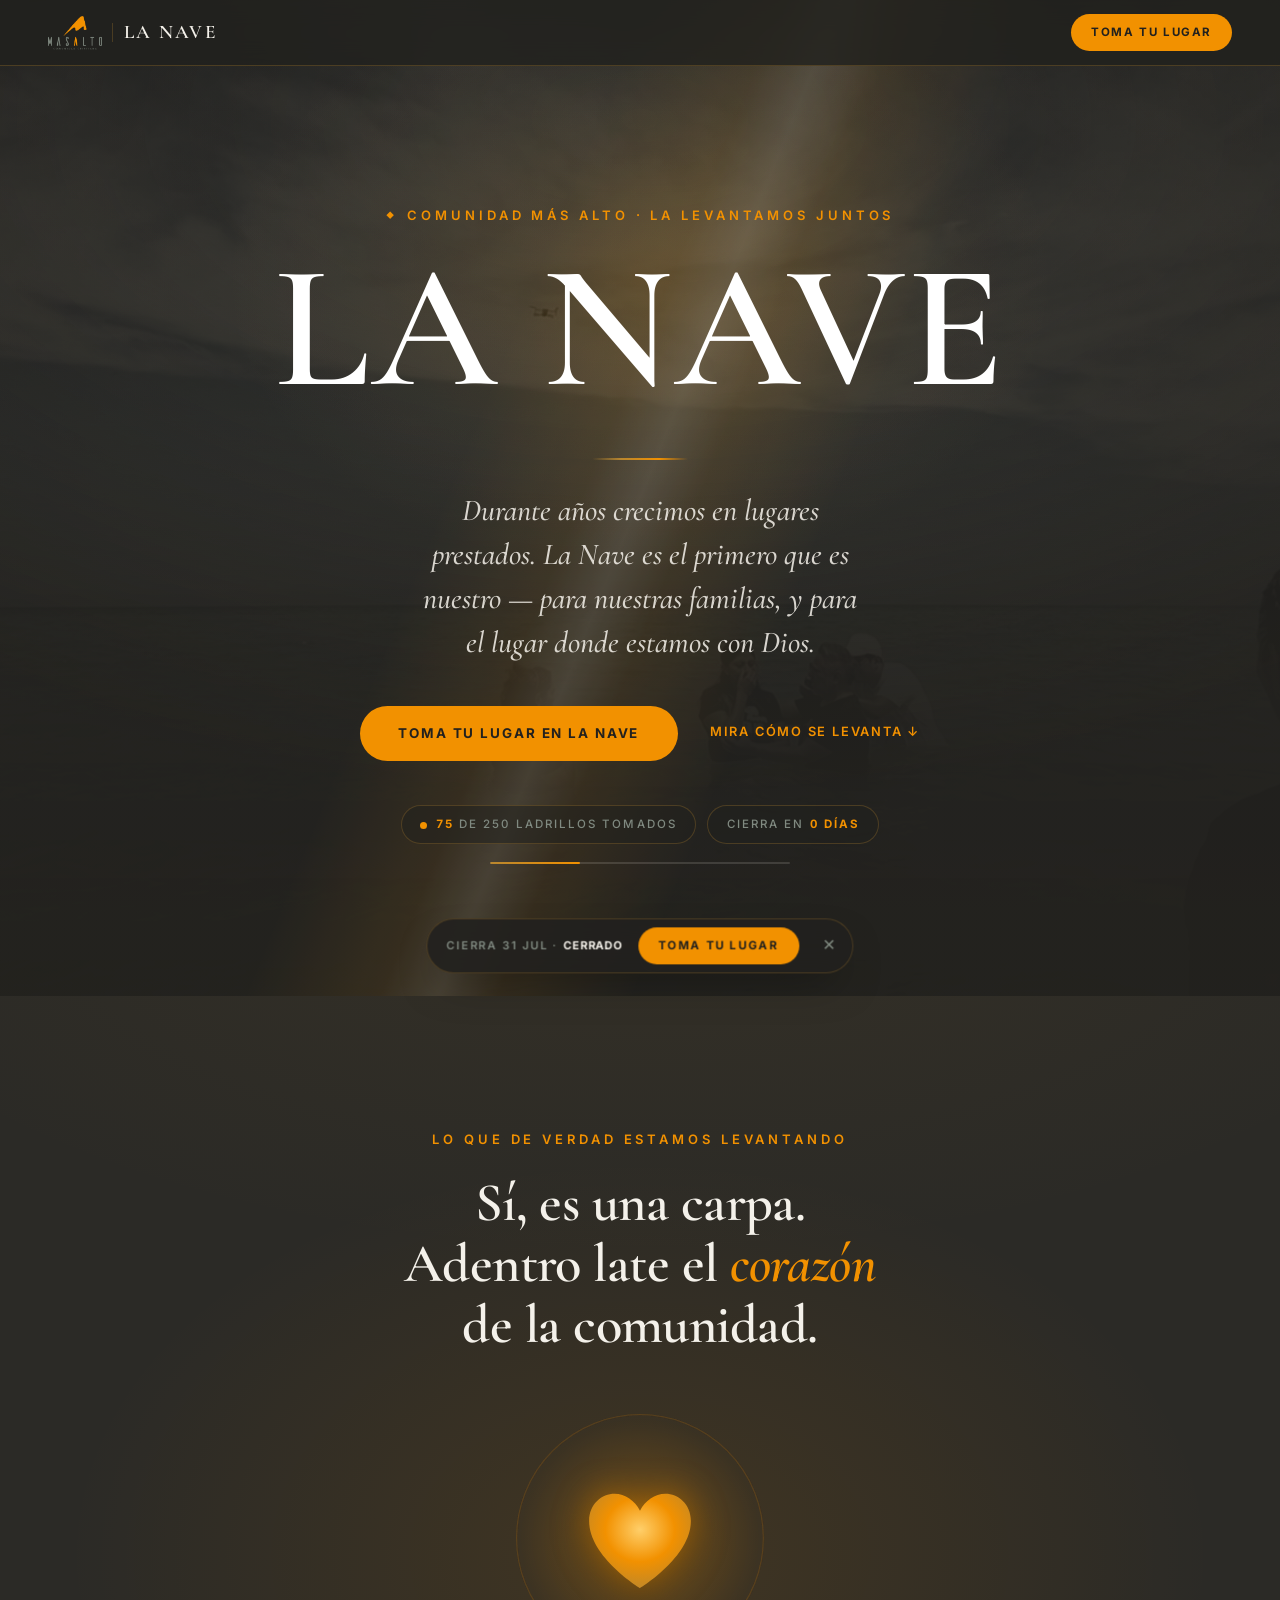
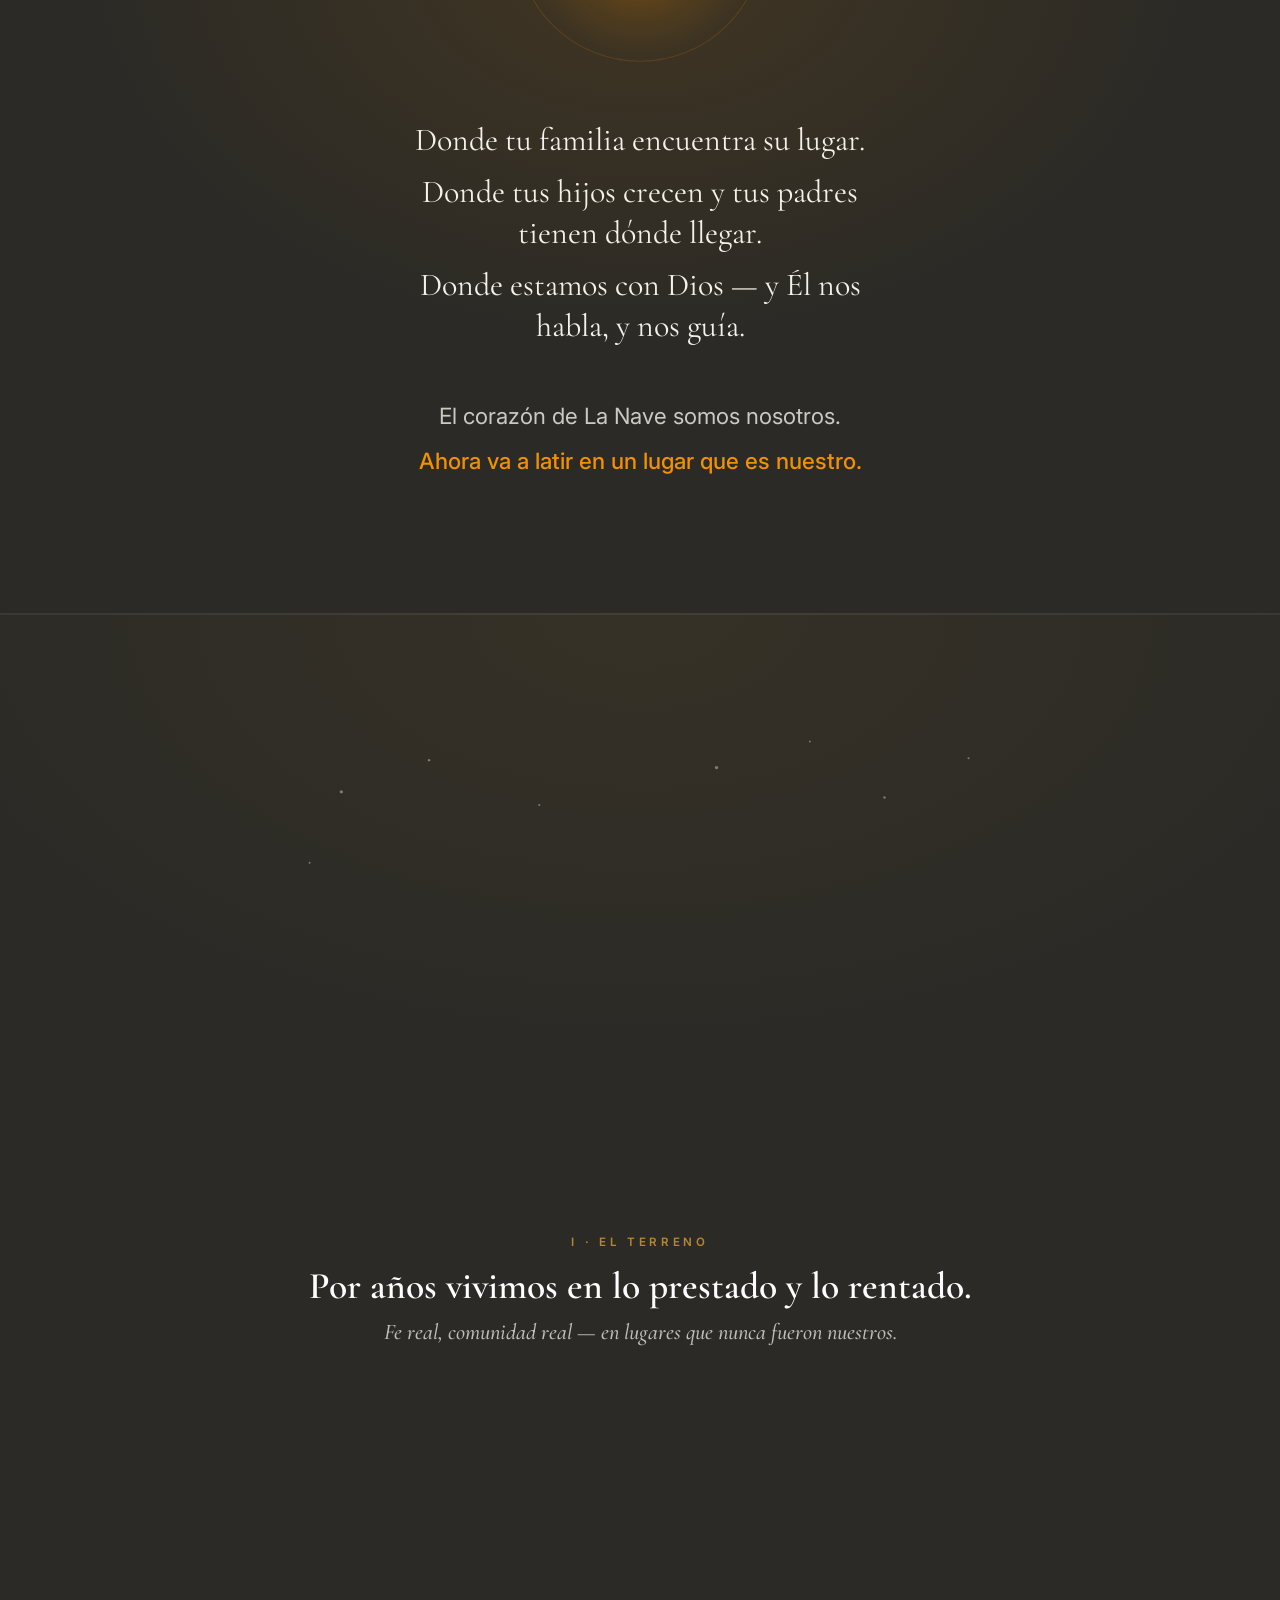
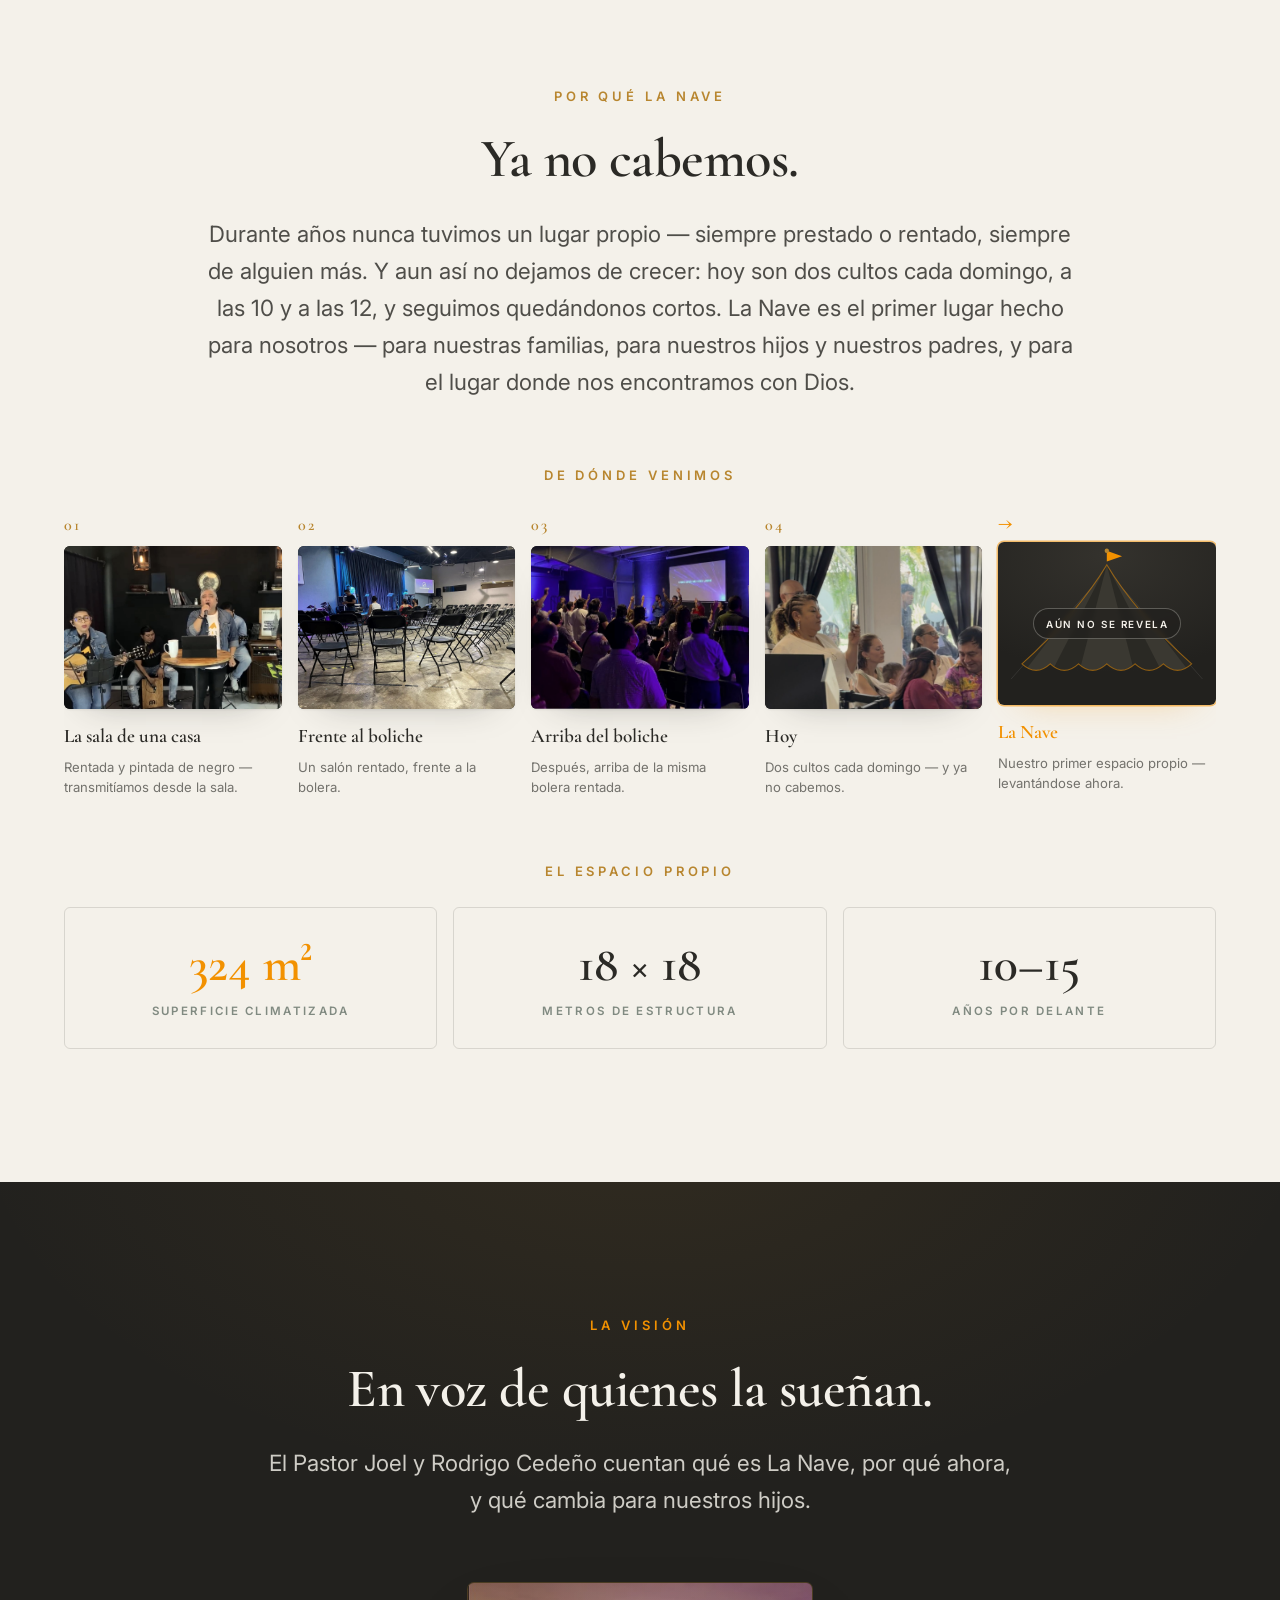
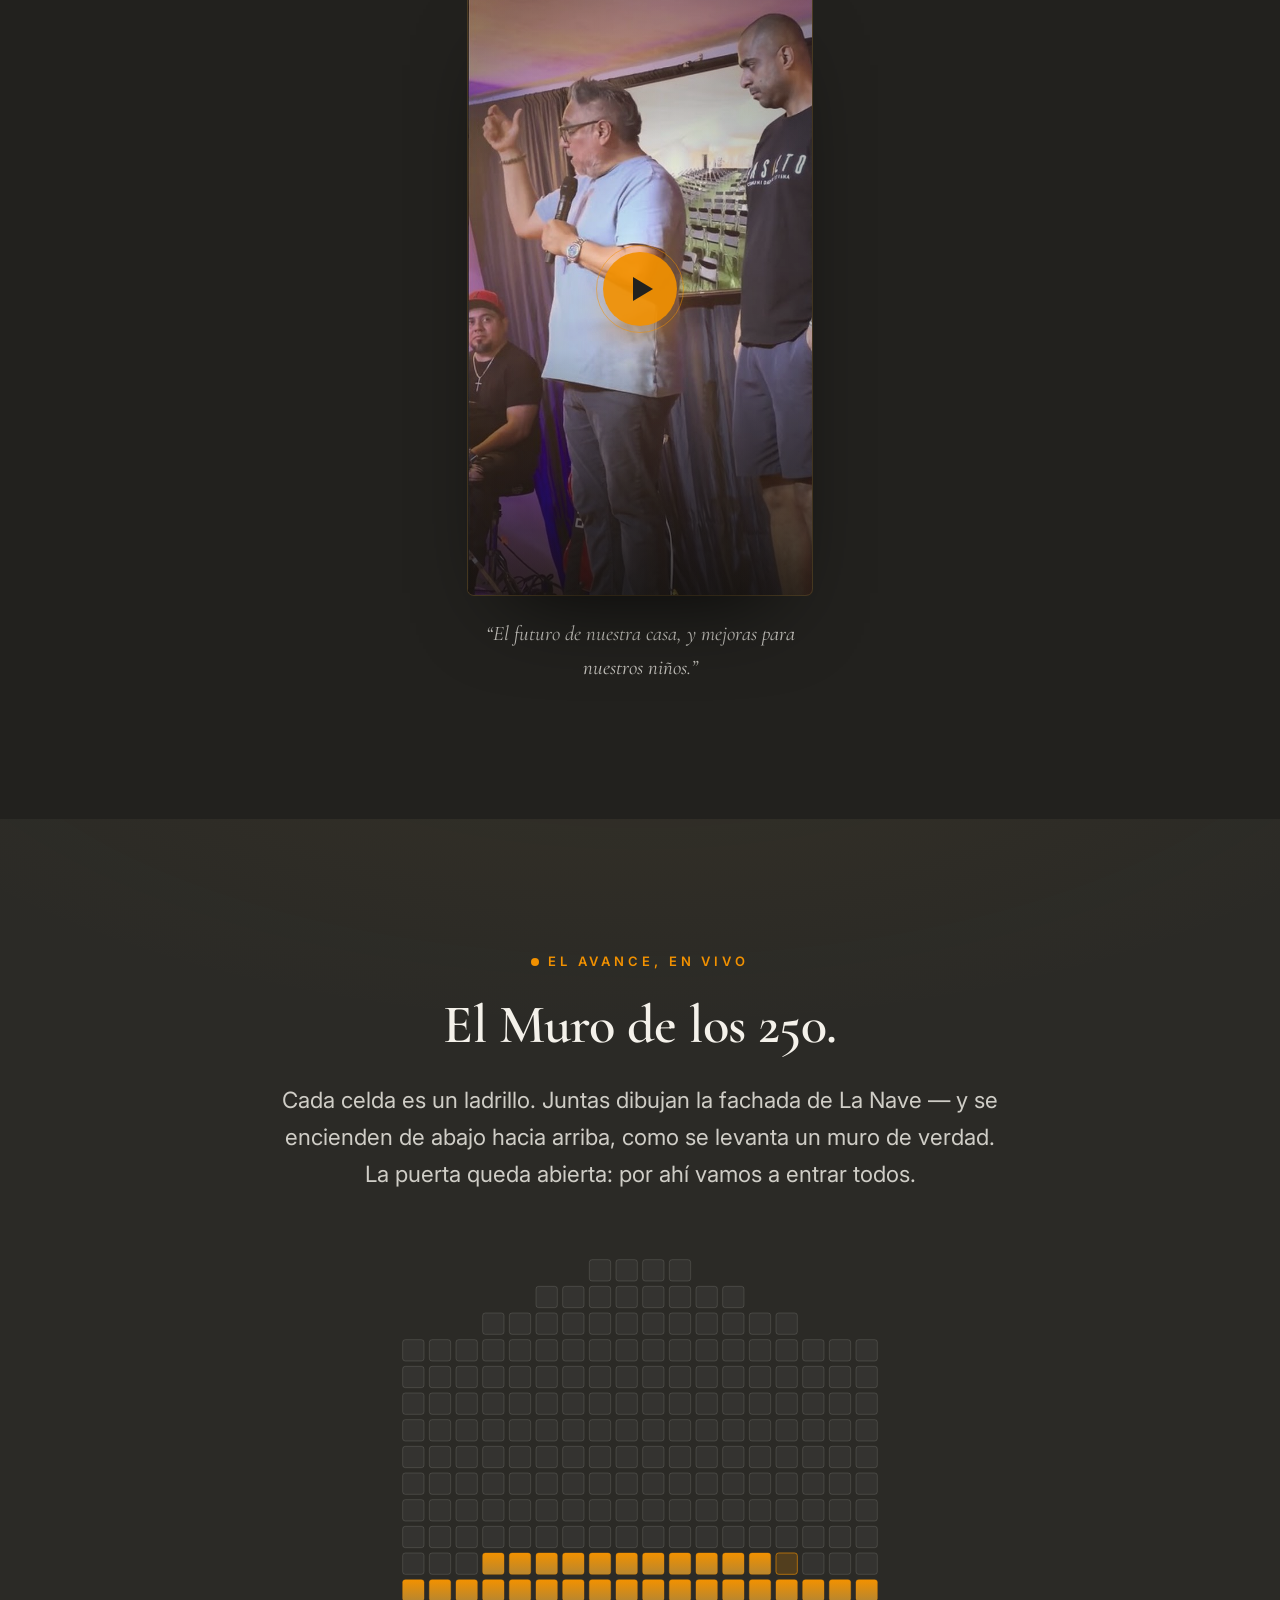
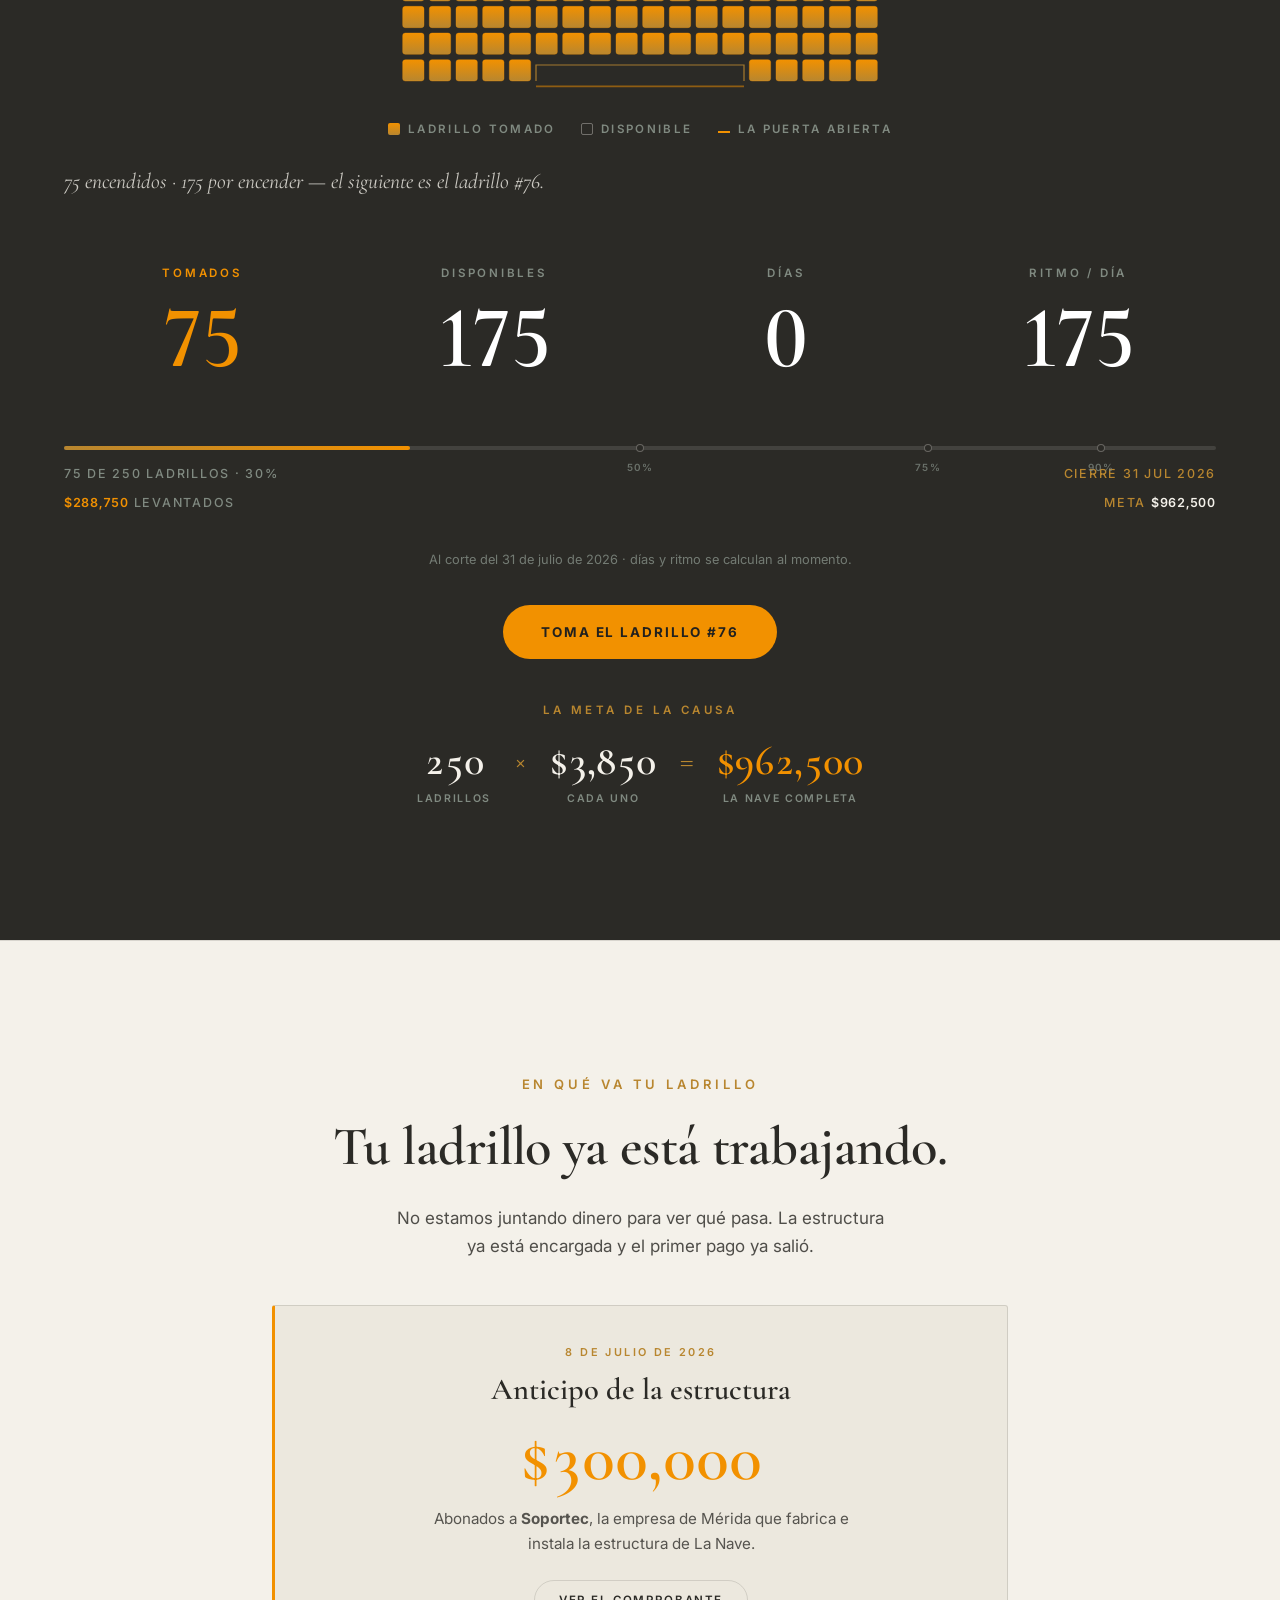
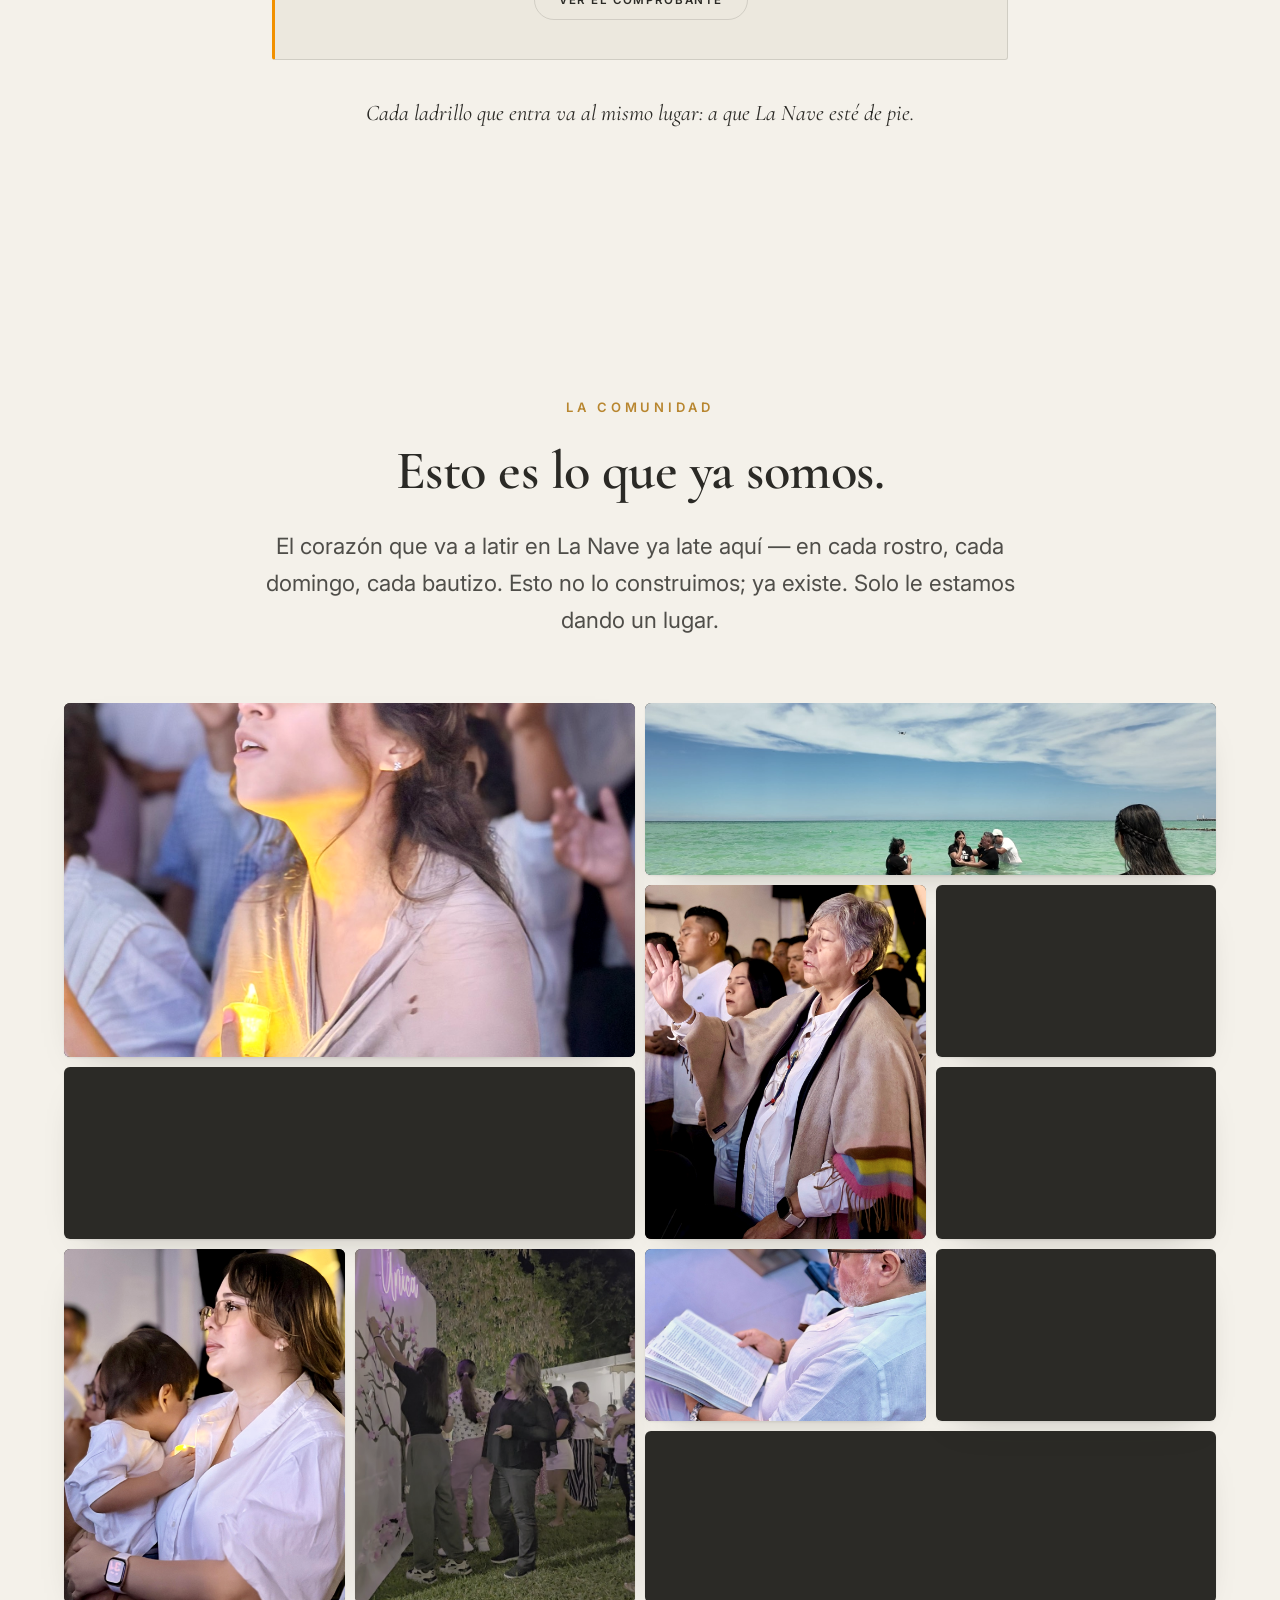
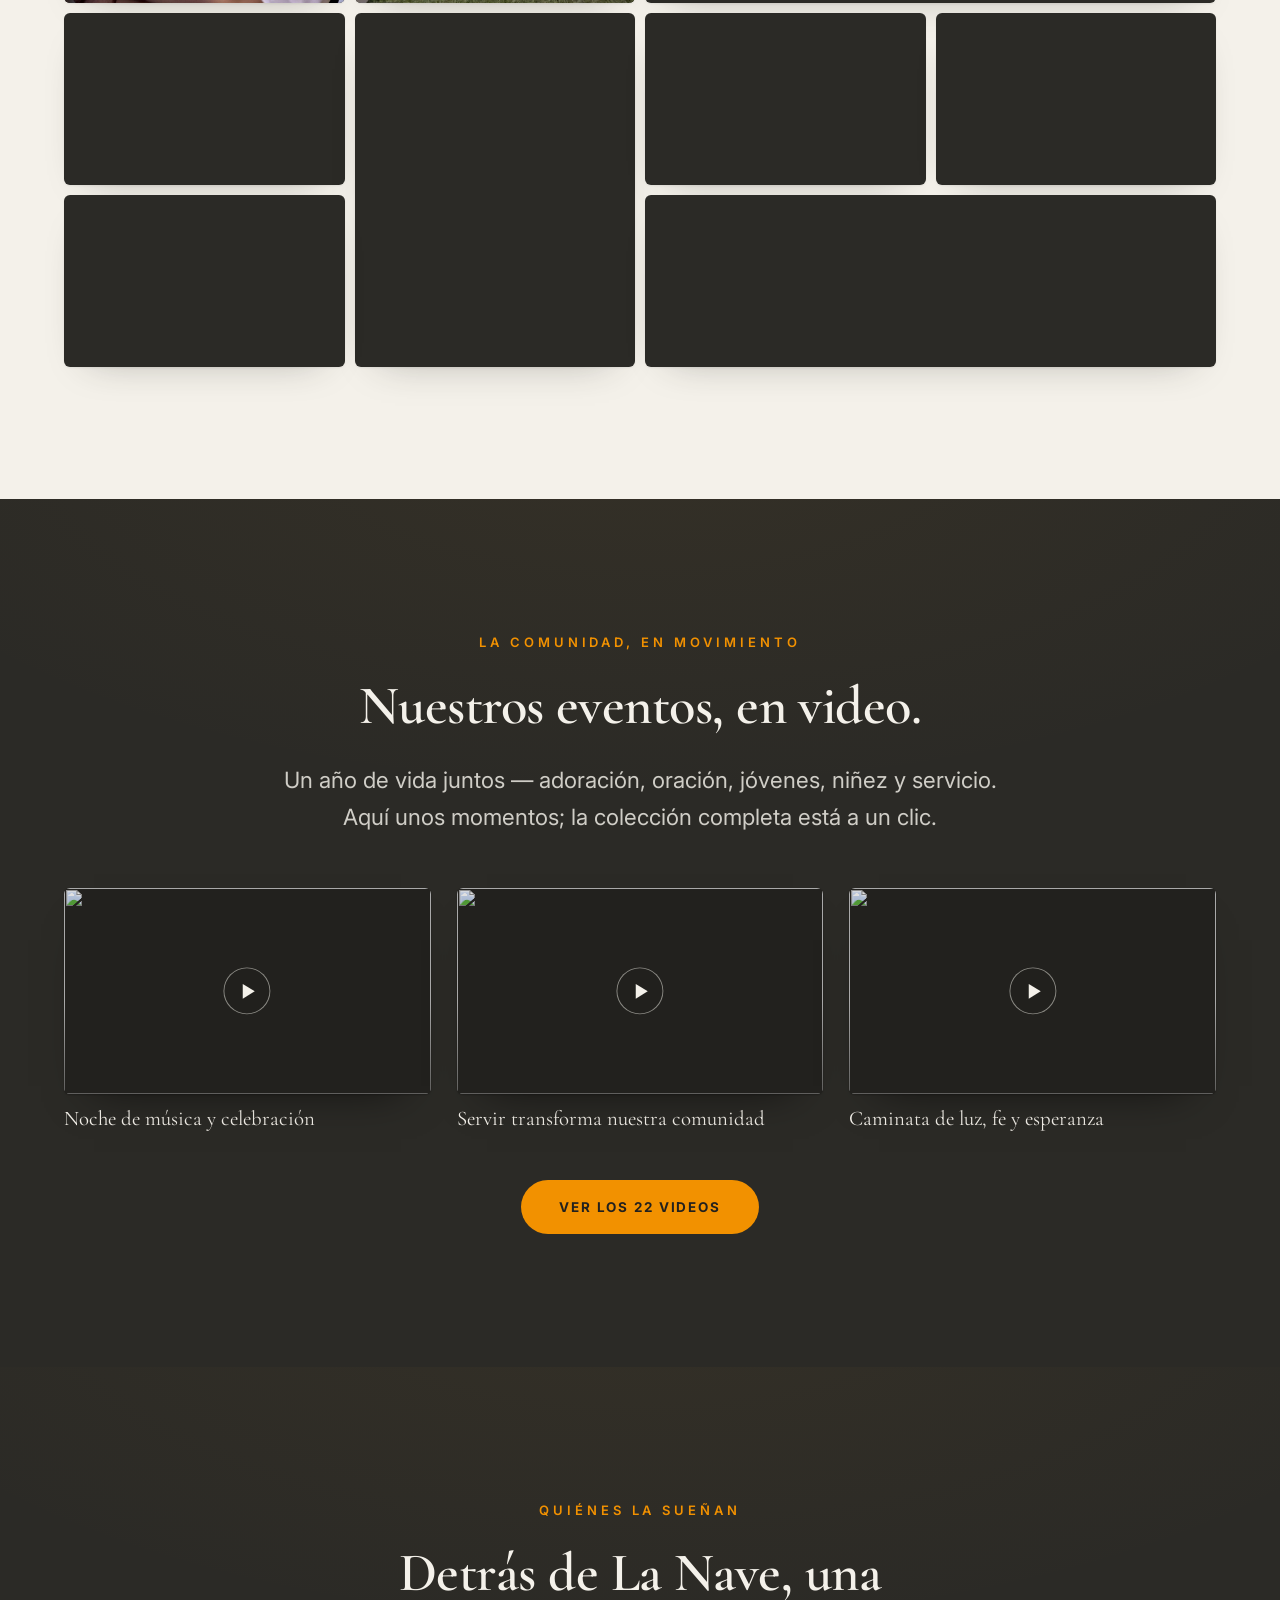
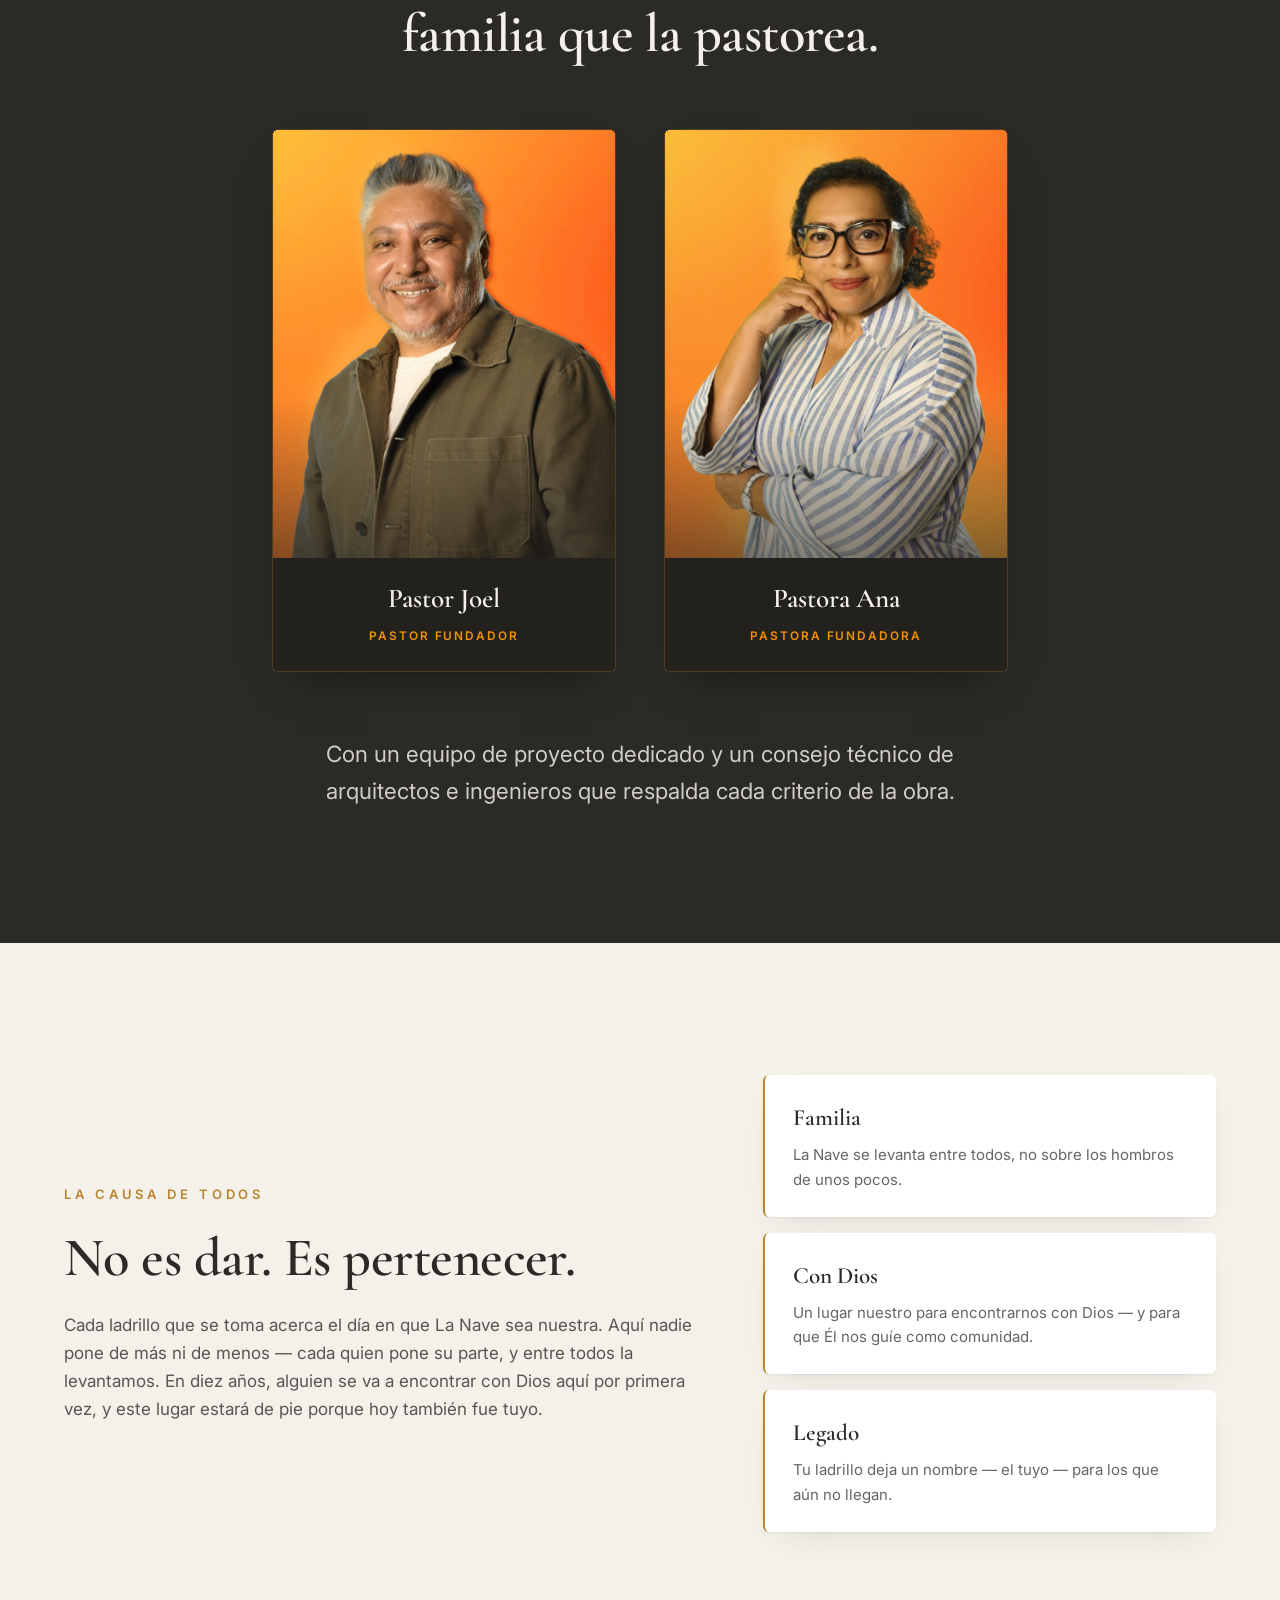
==== commit 55e4294e: "feat(evidencia): el comprobante se abre al clic — recibo real con la firma difuminada La tarjeta y e" ====
--- a/index.html
+++ b/index.html
@@ -528,11 +528,12 @@
         <h2 id="evidencia-heading" class="title-xl title-center">Tu ladrillo ya está trabajando.</h2>
         <p class="ev-lede">No estamos juntando dinero para ver qué pasa. La estructura ya está encargada y el primer pago ya salió.</p>
 
-        <article class="ev-acta">
+        <article class="ev-acta" id="js-ev-acta">
           <p class="ev-acta-fecha">8 de julio de 2026</p>
           <h3 class="ev-acta-titulo">Anticipo de la estructura</h3>
           <p class="ev-acta-monto"><span class="ev-monto-num">$300,000</span></p>
-          <p class="ev-acta-detalle">Abonados a <strong>Soportec</strong>, la empresa de Mérida que fabrica e instala la estructura de La&nbsp;Nave. El recibo está en resguardo de la comunidad.</p>
+          <p class="ev-acta-detalle">Abonados a <strong>Soportec</strong>, la empresa de Mérida que fabrica e instala la estructura de La&nbsp;Nave.</p>
+          <a class="ev-ver" id="js-ev-ver" href="assets/evidencia-recibo-soportec.jpg">Ver el comprobante</a>
         </article>
 
         <p class="ev-cierre">Cada ladrillo que entra va al mismo lugar: a que La Nave esté de pie.</p>
@@ -859,6 +860,18 @@
     <span class="lb-contador"></span>
   </div>
 
+  <!-- Comprobante del anticipo. Lightbox propio (no el de la galería) para no
+       compartir estado ni navegación prev/next con las fotos. -->
+  <div class="lightbox lb-doc" id="js-lb-evidencia" aria-hidden="true" role="dialog" aria-modal="true" aria-label="Comprobante del anticipo a Soportec">
+    <button class="lb-cerrar" type="button" aria-label="Cerrar comprobante">✕</button>
+    <div class="lb-medio">
+      <!-- Fachada diferida (mismo patrón que el VSL): sin src hasta que se pide.
+           `loading=lazy` NO sirve aquí — dentro de display:none nunca dispara. -->
+      <img class="lb-img" id="js-ev-img" data-src="assets/evidencia-recibo-soportec.jpg" alt="Recibo de dinero en papel membretado de Soportec, Mérida, fechado el 8 de julio de 2026: hace constar el pago de $300,000.00 pesos como abono al servicio de suministro, fabricación e instalación de carpas desmontables, referencia i1474." width="1076" height="1400" decoding="async">
+    </div>
+    <p class="lb-cap">Recibo del anticipo · 8 de julio de 2026. La firma va difuminada: es la rúbrica de una persona del proveedor.</p>
+  </div>
+
   <script src="assets/config.js"></script>
   <script type="module" src="assets/main.js"></script>
 </body>
--- a/assets/experiencia.css
+++ b/assets/experiencia.css
@@ -1707,3 +1707,36 @@
   font-size: clamp(1.1rem, 0.95rem + 0.6vw, 1.4rem);
   font-style: italic;
 }
+/* — la tarjeta abre el comprobante — */
+.ev-acta {
+  cursor: pointer;
+  transition: border-left-color var(--dur) var(--ease-out),
+              box-shadow var(--dur) var(--ease-out);
+}
+.ev-acta:hover { border-left-color: var(--naranja-hover); box-shadow: 0 6px 26px rgba(43, 42, 38, 0.09); }
+.ev-ver {
+  display: inline-block;
+  margin-top: 1.5rem;
+  padding: 0.6rem 1.5rem;
+  border: 1px solid var(--hairline-light);
+  border-radius: 999px;
+  font-size: 0.72rem;
+  font-weight: 600;
+  letter-spacing: 0.14em;
+  text-transform: uppercase;
+  text-decoration: none;
+  color: var(--ink);
+  background: transparent;
+  cursor: pointer;
+  transition: border-color var(--dur) var(--ease-out),
+              color var(--dur) var(--ease-out),
+              transform var(--dur) var(--ease-spring);
+}
+.ev-ver:hover { border-color: var(--naranja); color: var(--naranja); transform: translateY(-2px); }
+/* el comprobante es un documento vertical: cabe alto y se lee */
+.lb-doc .lb-medio { max-width: min(92vw, 46rem); }
+.lb-doc .lb-img { background: #fff; border-radius: 2px; }
+@media (prefers-reduced-motion: reduce) {
+  .ev-acta, .ev-ver { transition: none; }
+  .ev-ver:hover { transform: none; }
+}
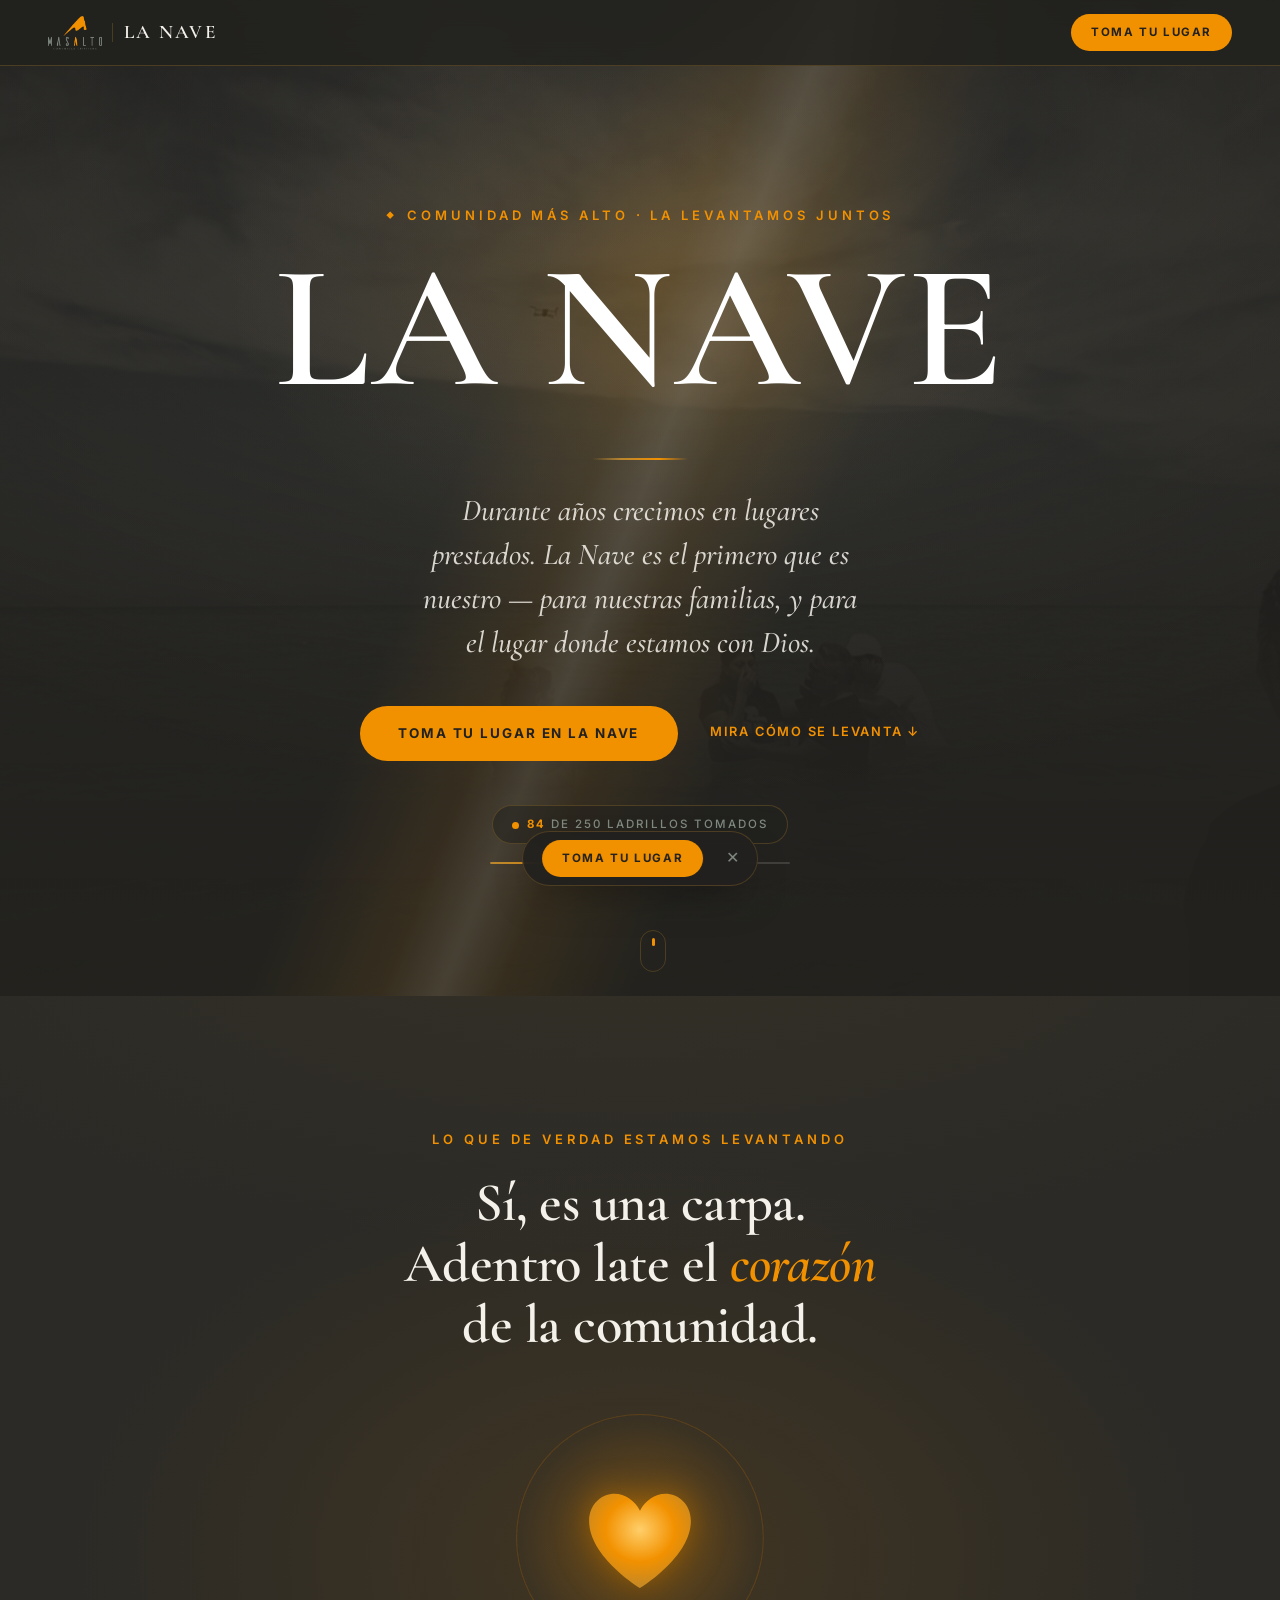
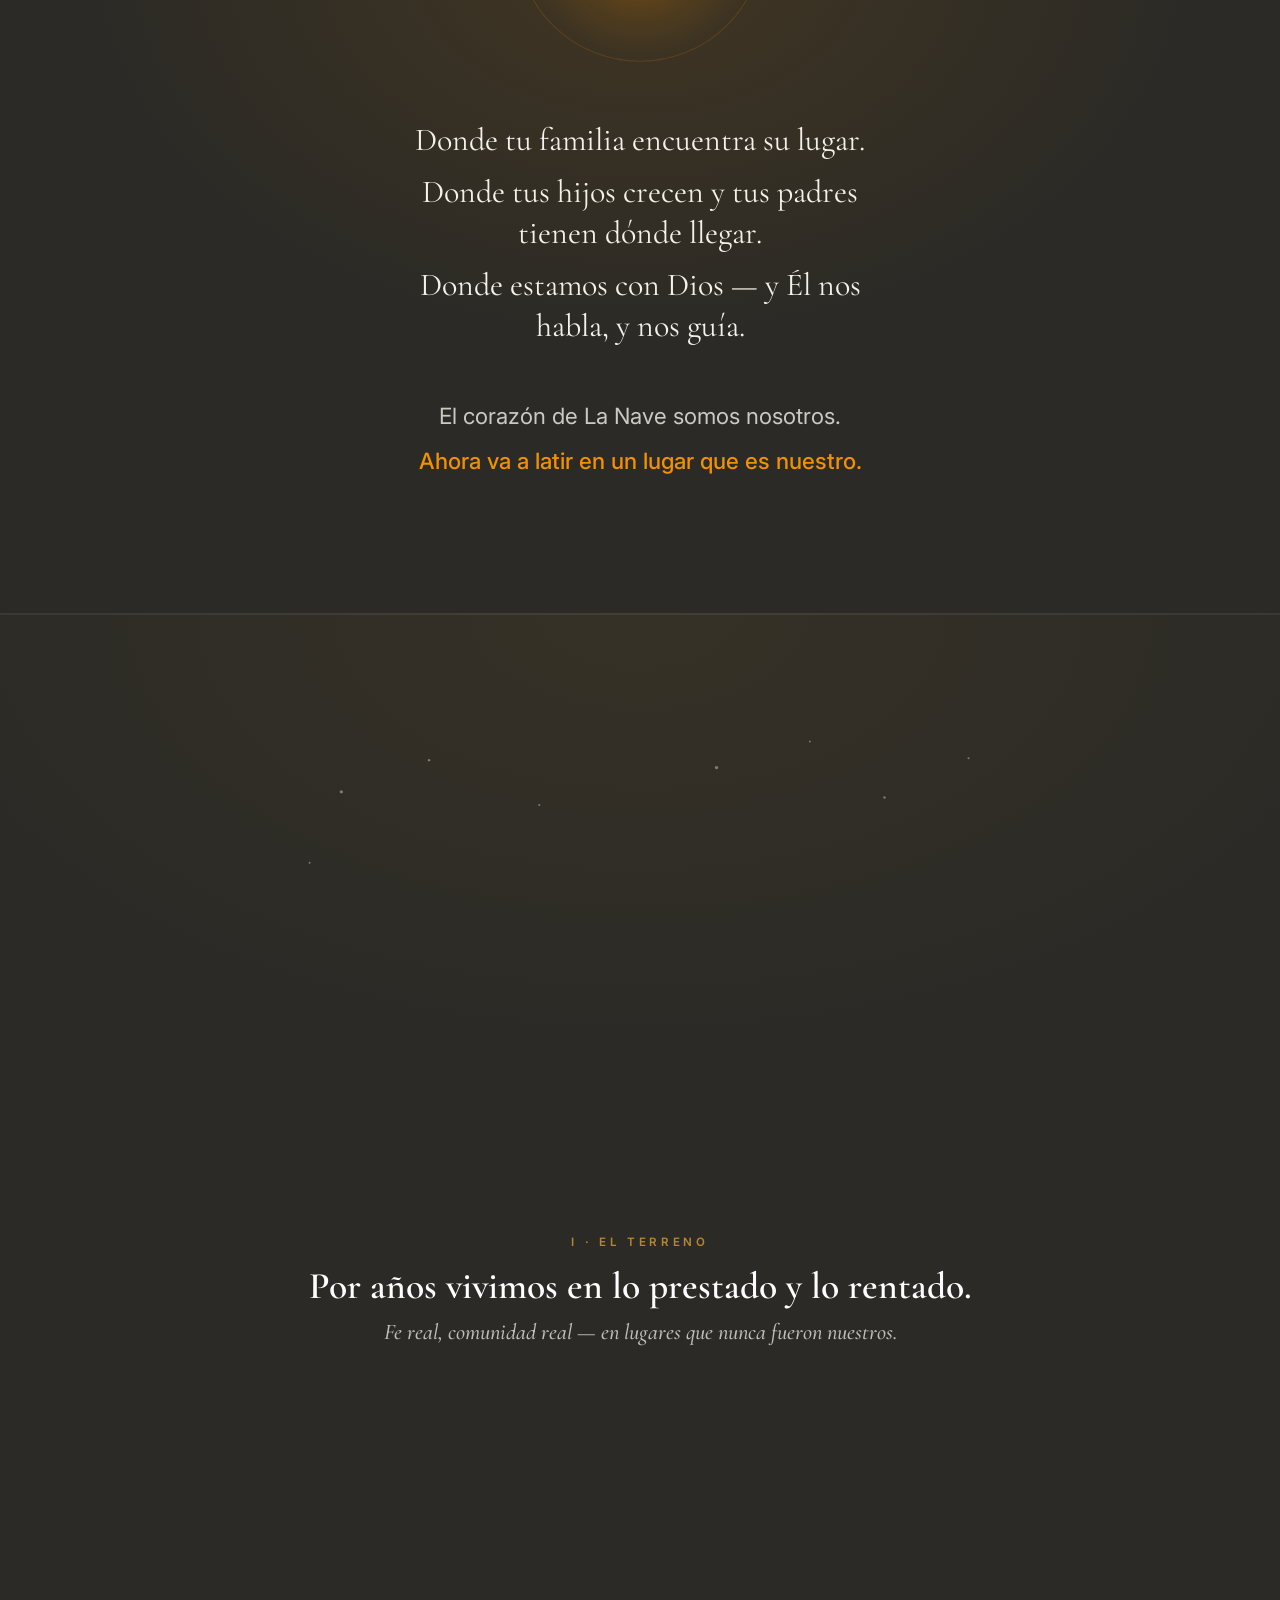
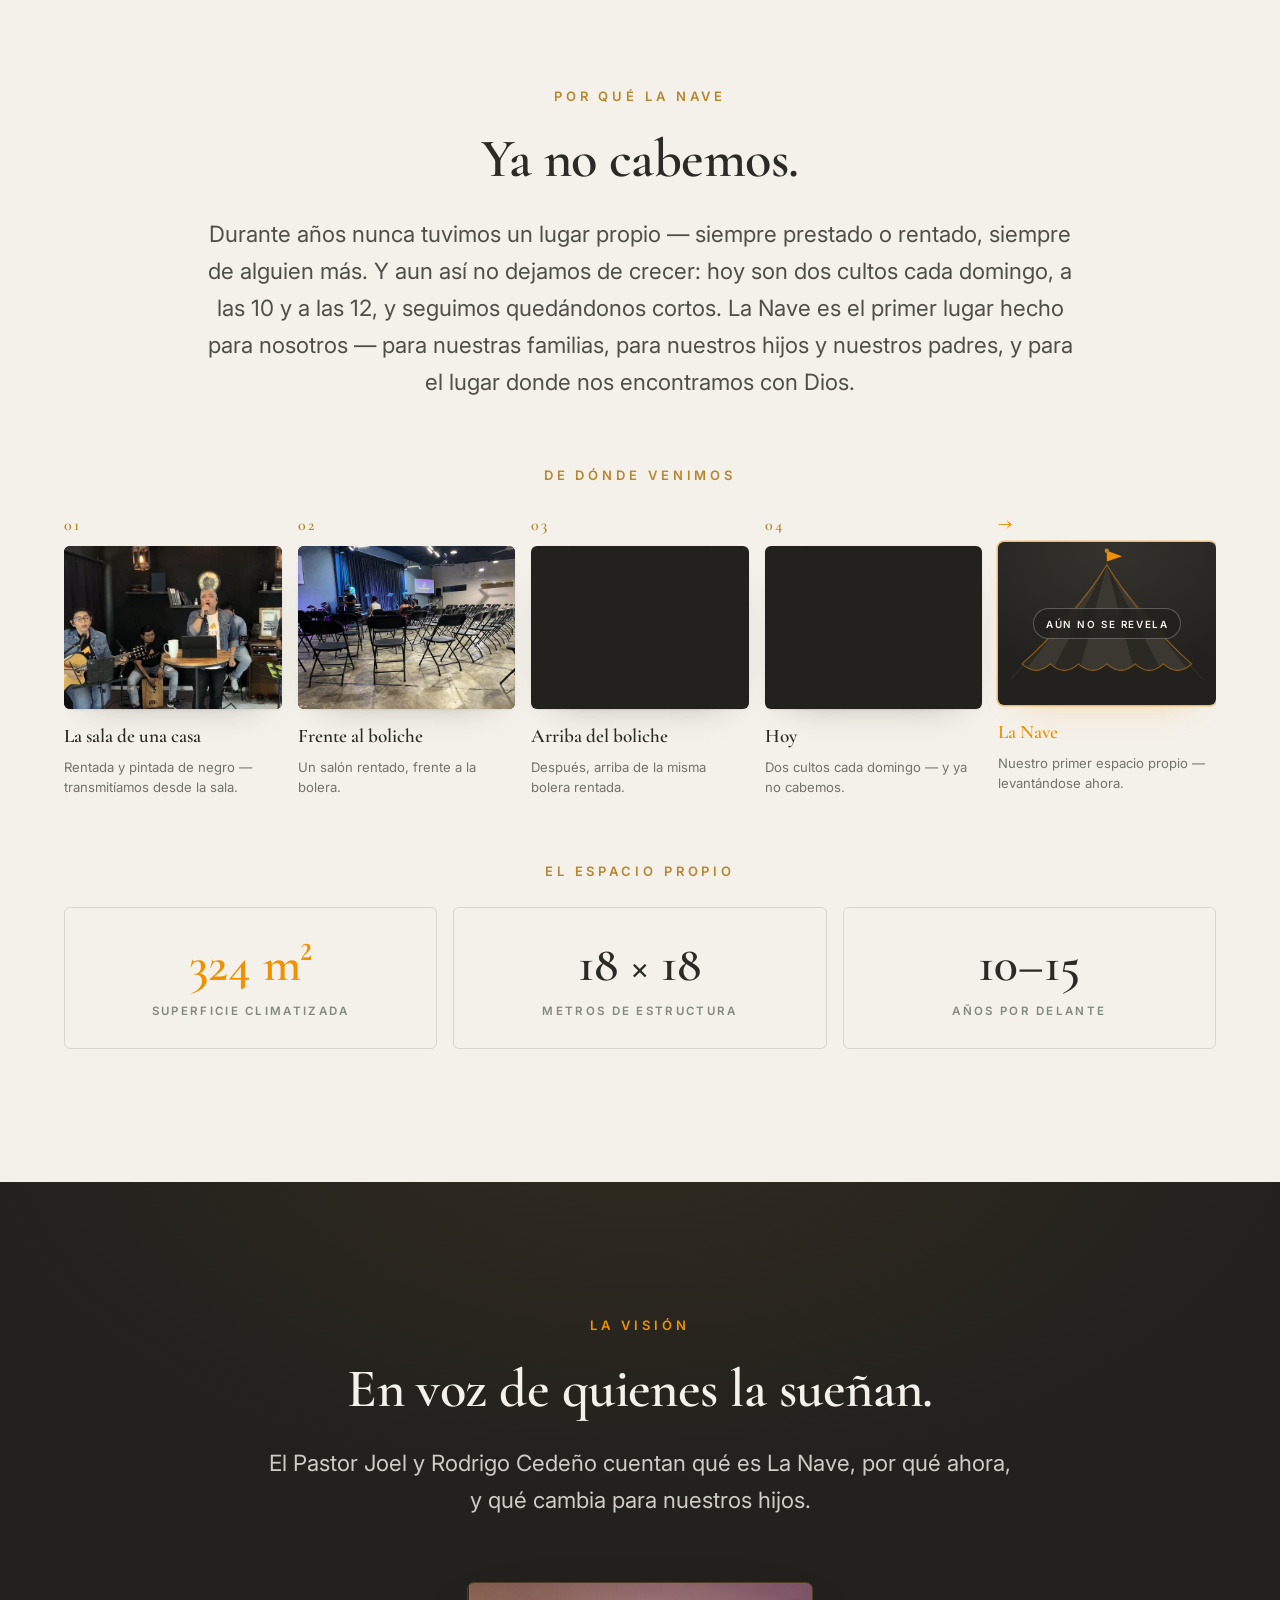
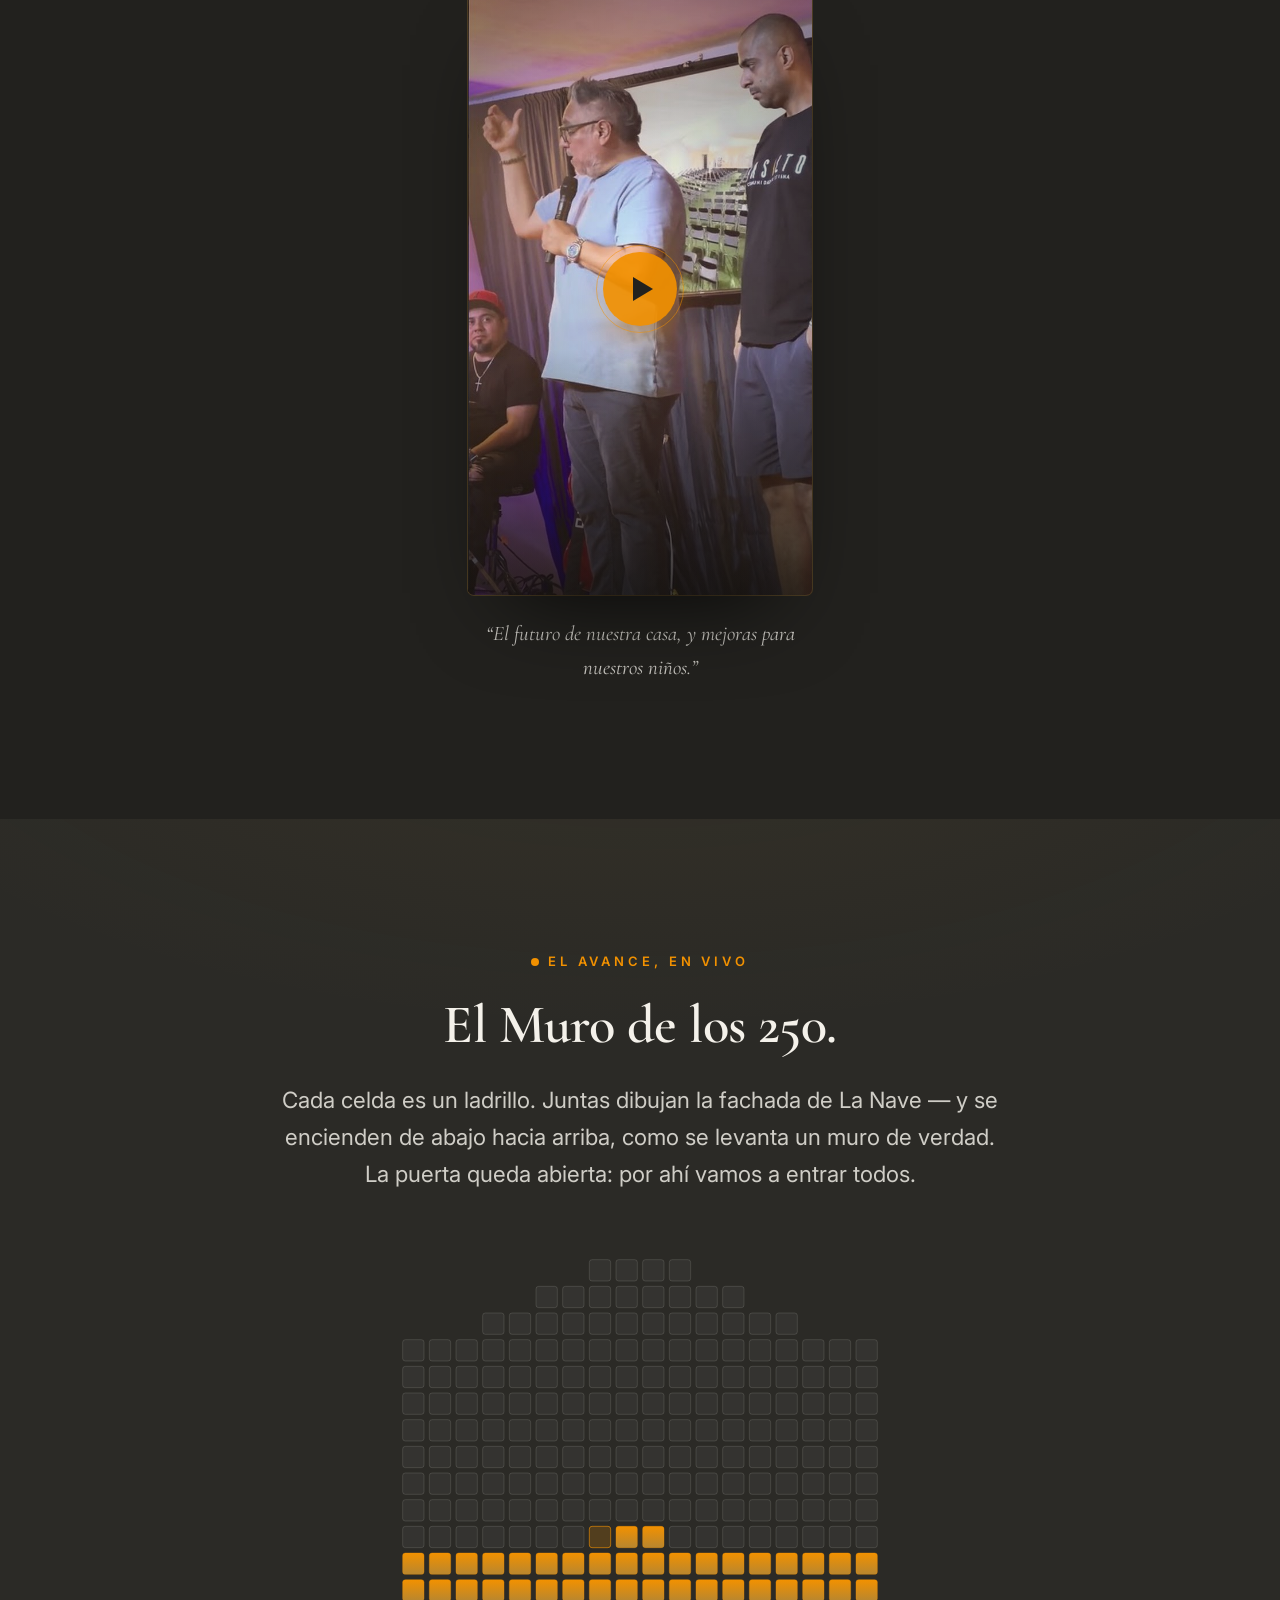
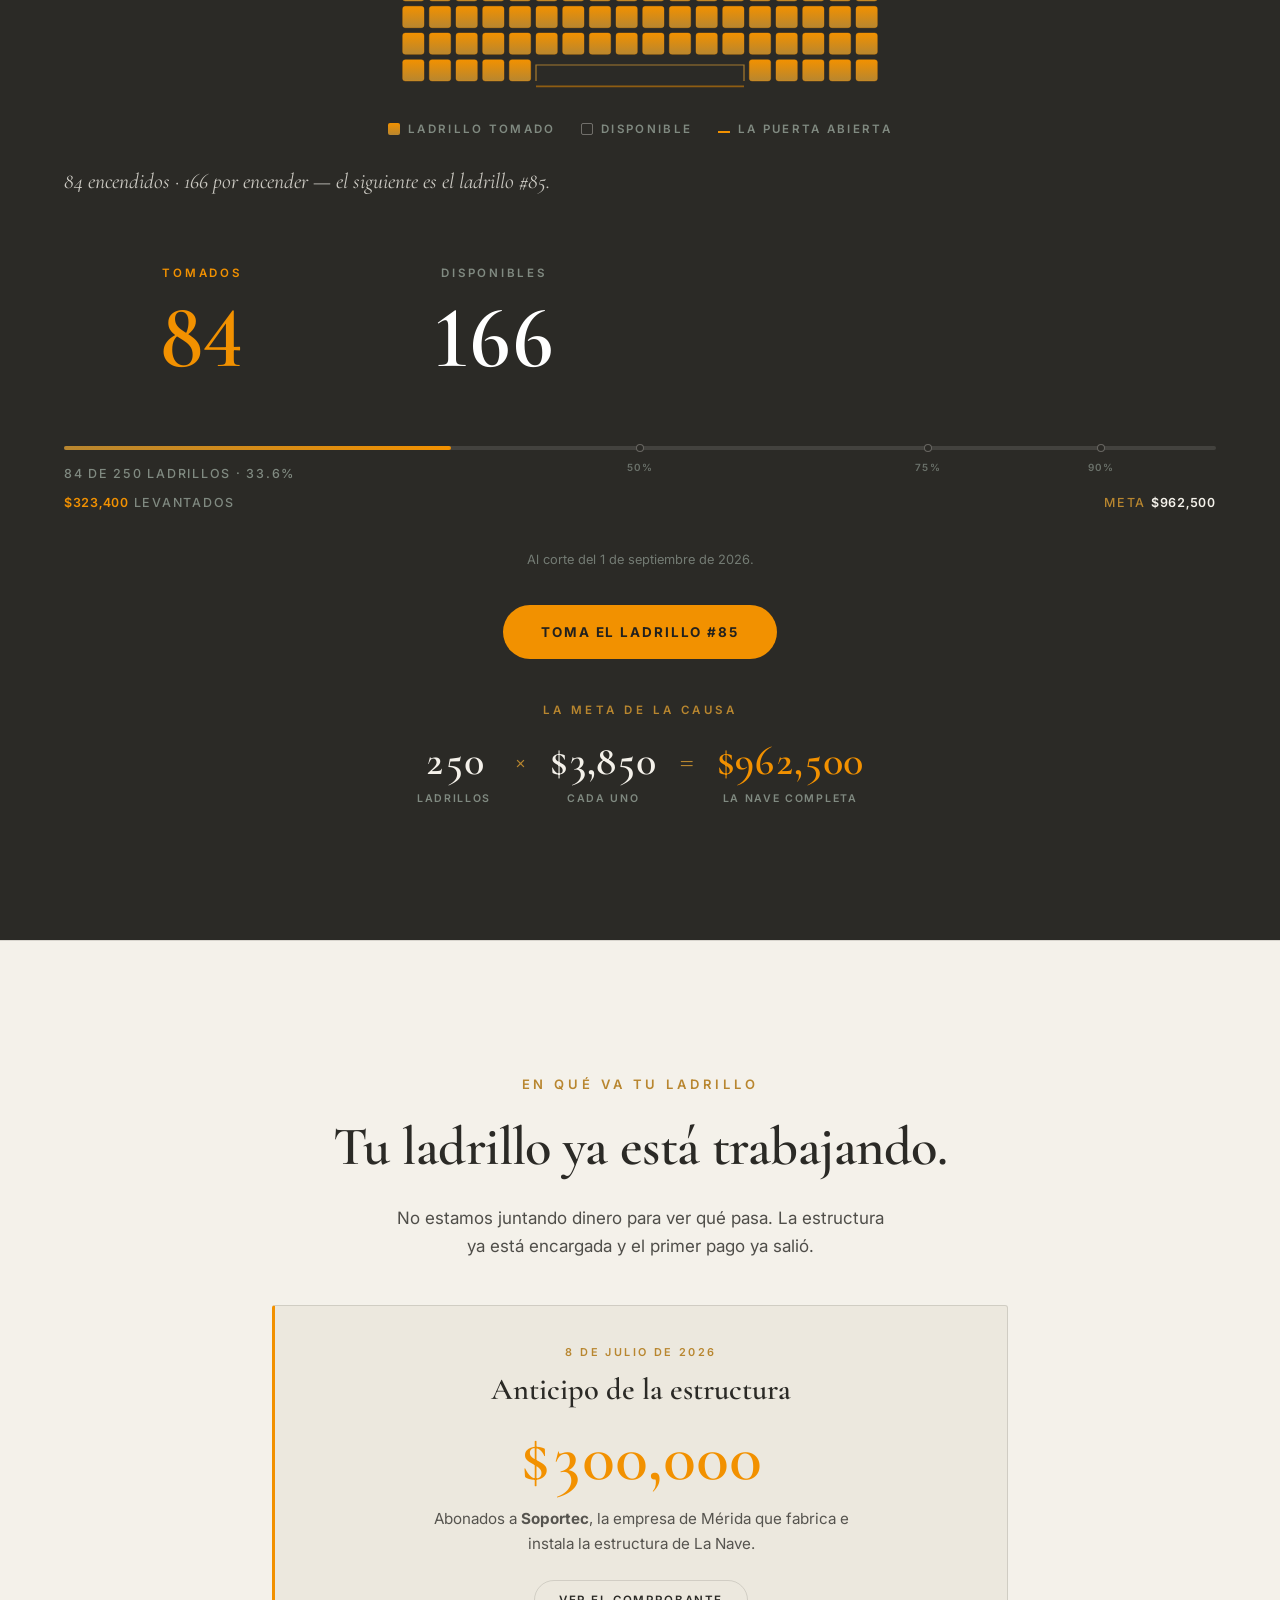
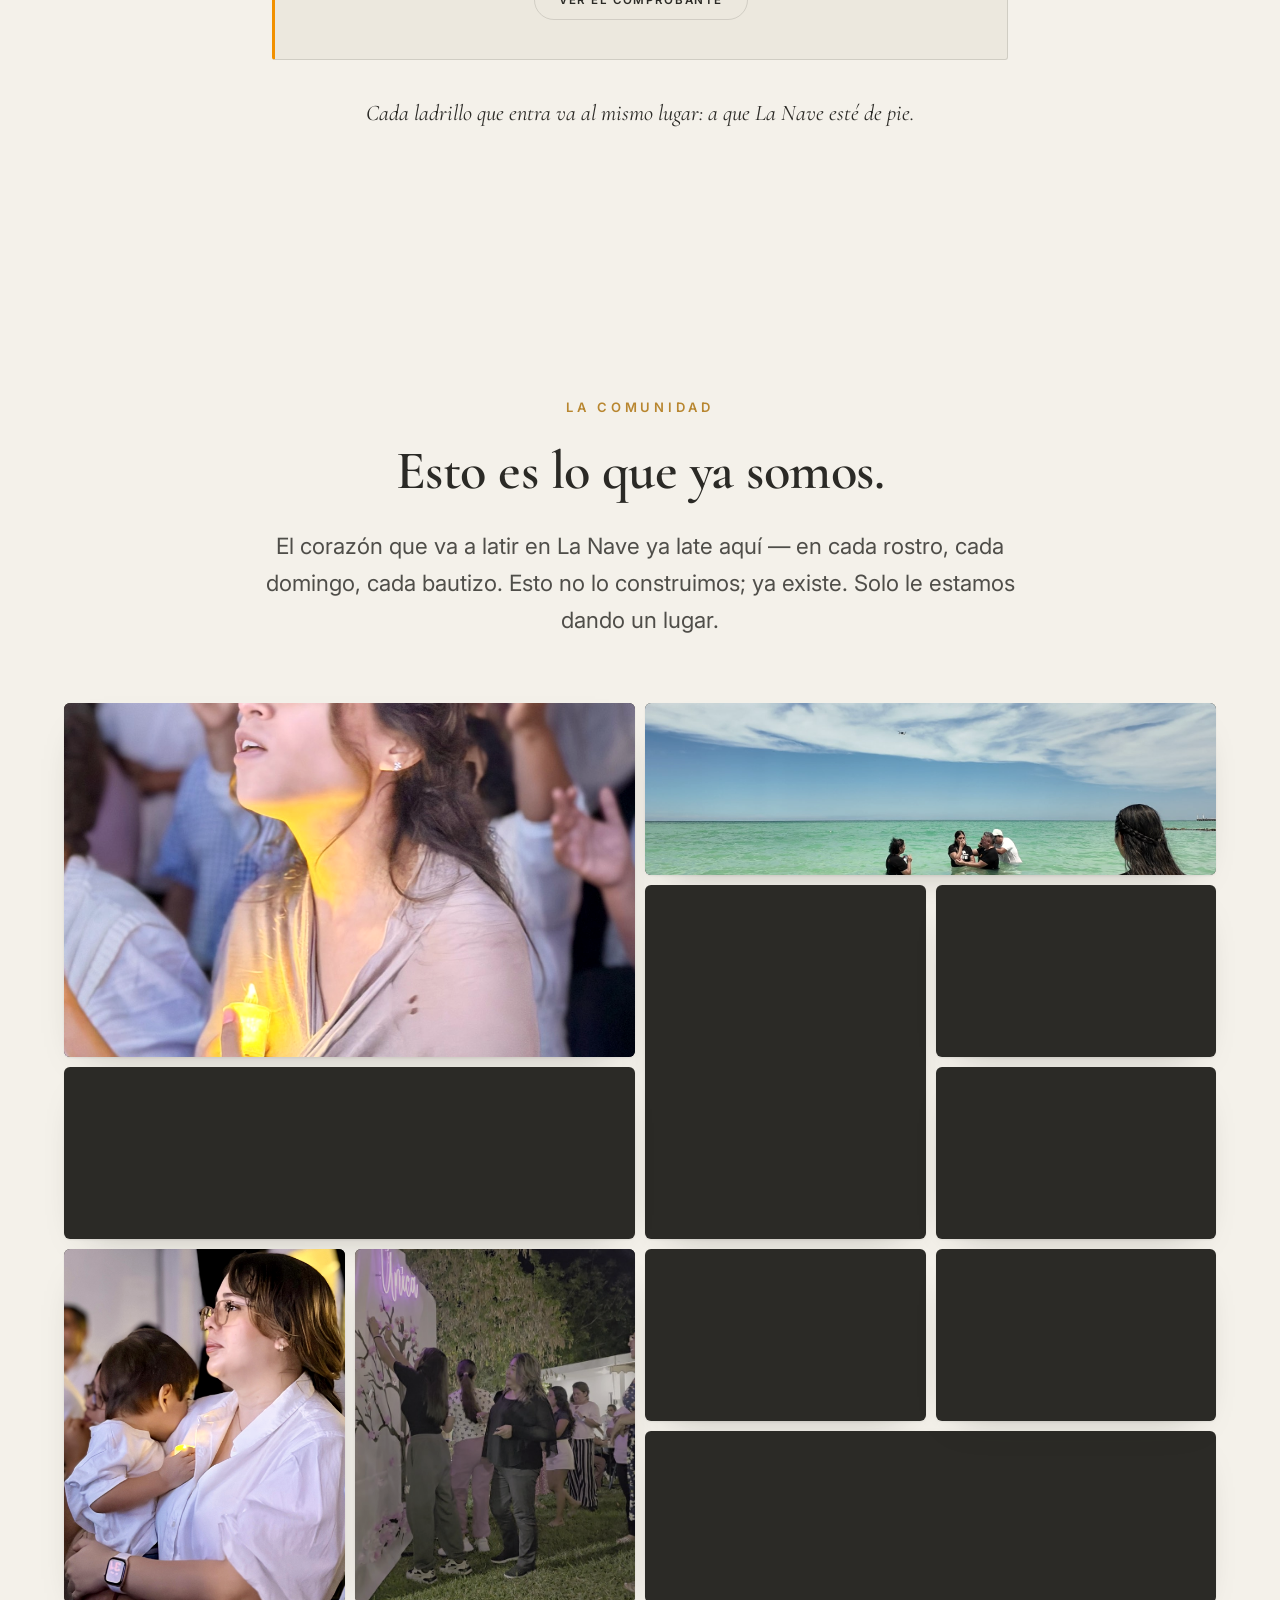
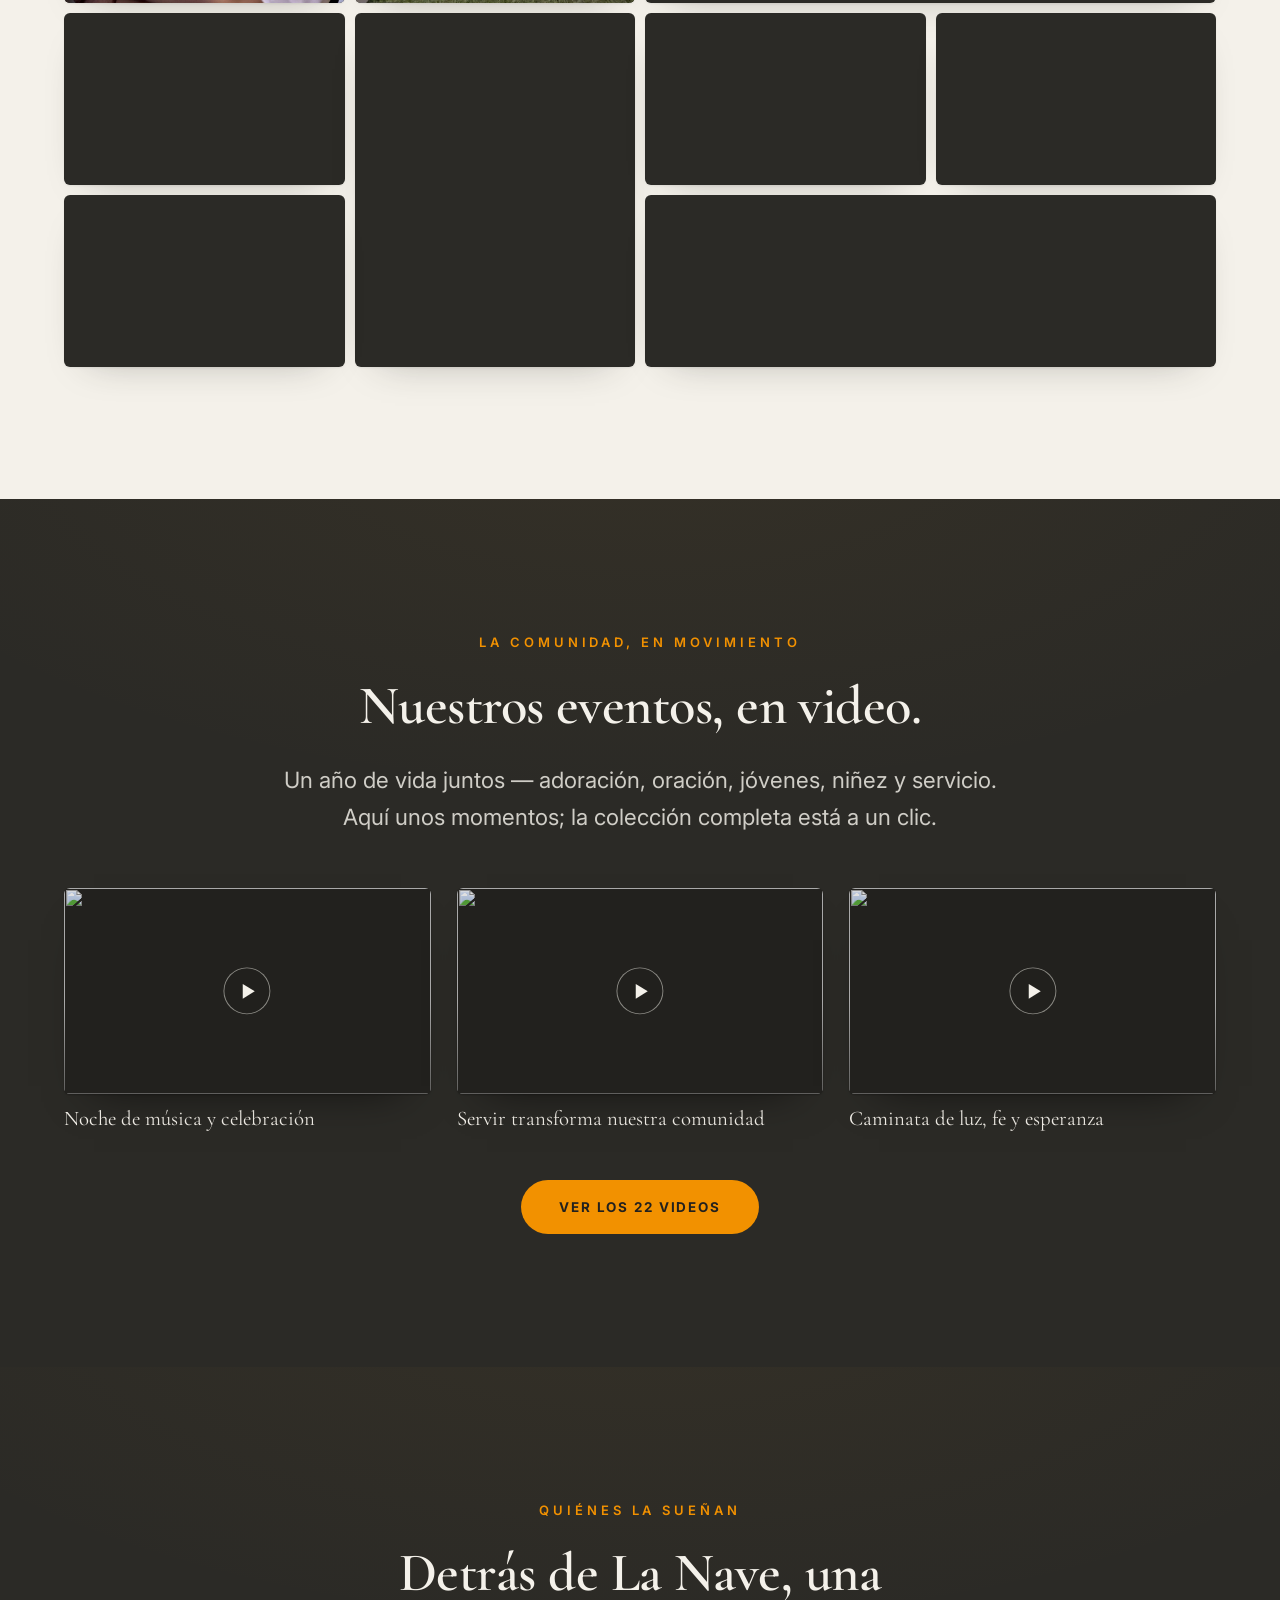
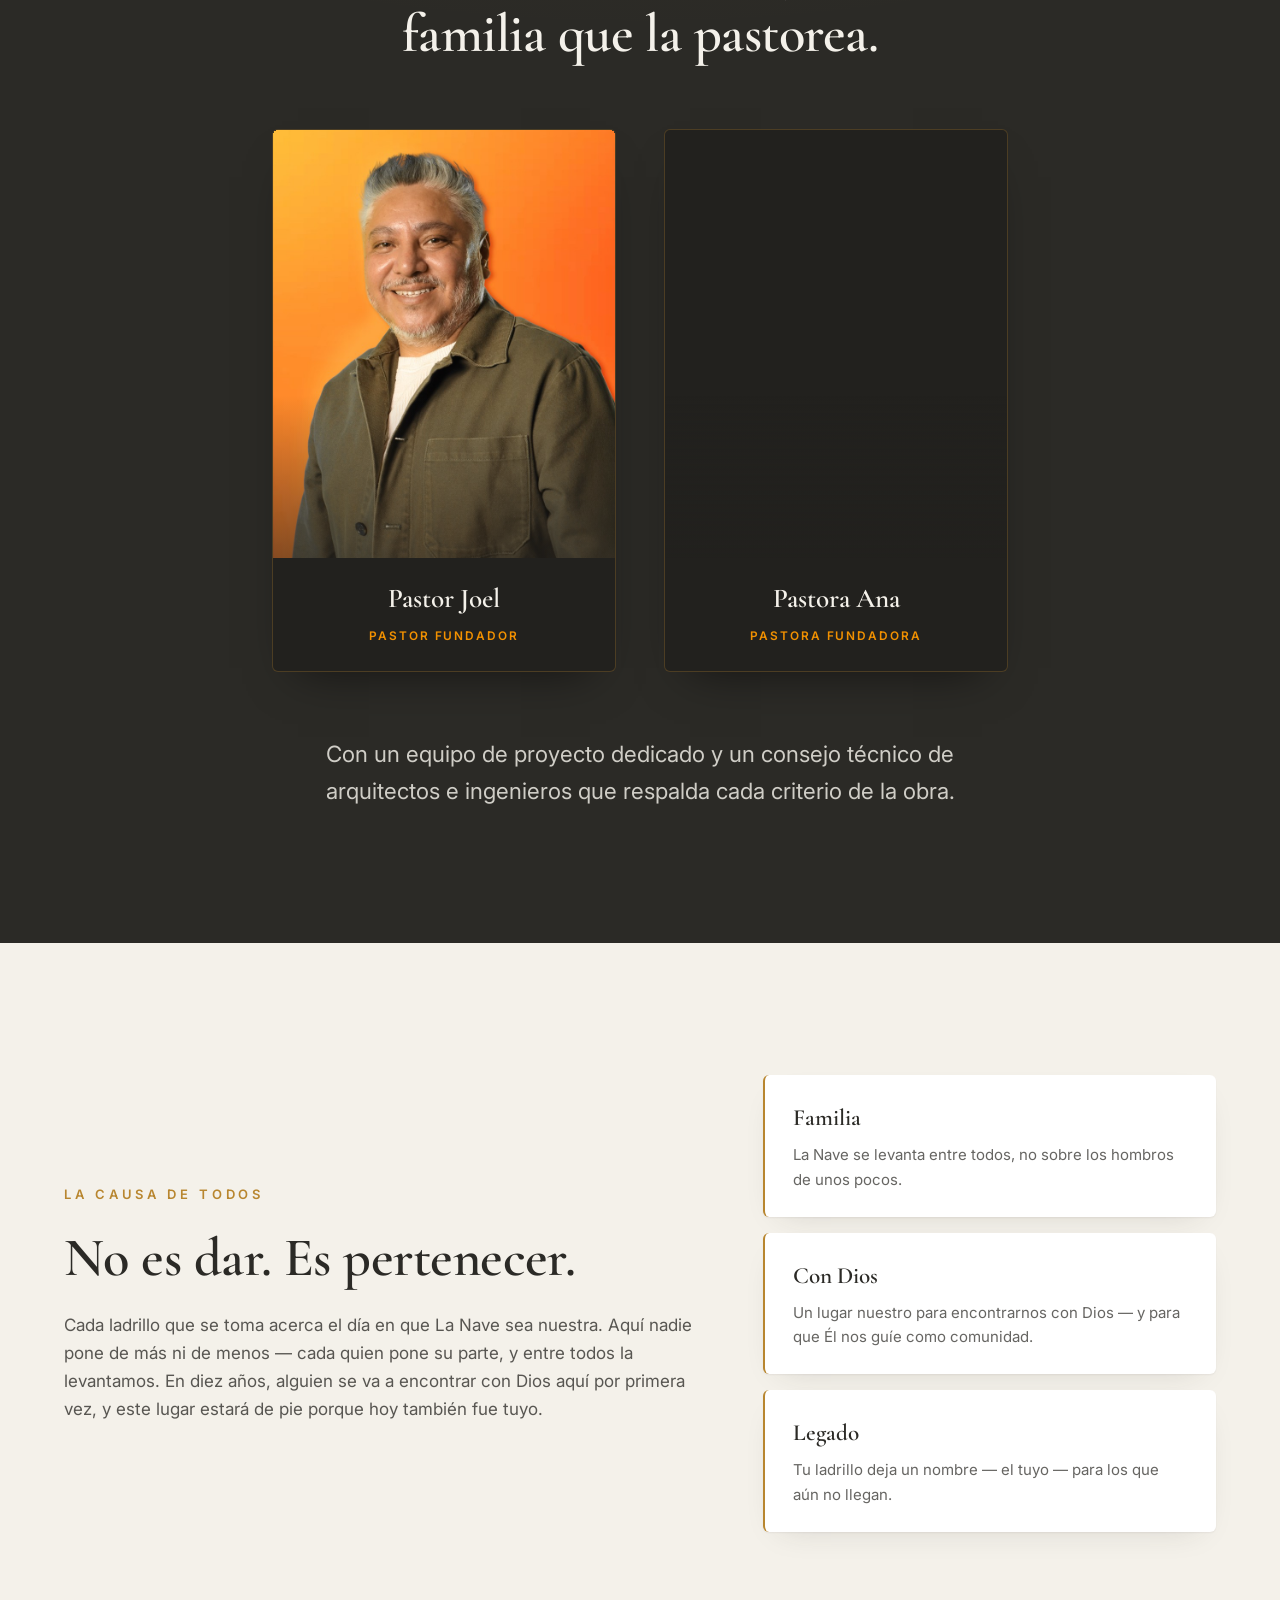
==== commit 34273e53: "feat: cambios de Rodrigo (1-sep) — sin fecha de cierre, barra solo CTA, corte 84 1) Se retira la fec" ====
--- a/index.html
+++ b/index.html
@@ -4,7 +4,7 @@
   <meta charset="utf-8">
   <meta name="viewport" content="width=device-width, initial-scale=1">
   <title>La Nave — Un lugar nuestro · Comunidad Más Alto</title>
-  <meta name="description" content="El primer lugar que es nuestro. Para nuestras familias, para nuestros hijos y nuestros padres — y para estar con Dios. La levantamos entre todos: 250 ladrillos, avance en vivo, cierre el 31 de julio de 2026. Toma tu lugar en La Nave.">
+  <meta name="description" content="El primer lugar que es nuestro. Para nuestras familias, para nuestros hijos y nuestros padres — y para estar con Dios. La levantamos entre todos: 250 ladrillos, avance en vivo. Toma tu lugar en La Nave.">
   <link rel="canonical" href="https://lanave.comunidadmasalto.org/">
   <meta name="theme-color" content="#2B2A26">
 
@@ -12,13 +12,13 @@
   <meta property="og:locale" content="es_MX">
   <meta property="og:site_name" content="Más Alto · La Nave">
   <meta property="og:title" content="La Nave — Un lugar nuestro">
-  <meta property="og:description" content="El primer lugar que es nuestro — para la familia y para estar con Dios. La levantamos entre todos: 250 ladrillos · avance en vivo · cierre 31 de julio de 2026.">
+  <meta property="og:description" content="El primer lugar que es nuestro — para la familia y para estar con Dios. La levantamos entre todos: 250 ladrillos · avance en vivo.">
   <meta property="og:url" content="https://lanave.comunidadmasalto.org/">
   <meta property="og:image" content="https://lanave.comunidadmasalto.org/assets/og.jpg">
   <meta property="og:image:type" content="image/jpeg">
   <meta property="og:image:width" content="1200">
   <meta property="og:image:height" content="630">
-  <meta property="og:image:alt" content="La Nave — el corazón de La Nave somos nosotros. 75 de 250 ladrillos. Comunidad Más Alto.">
+  <meta property="og:image:alt" content="La Nave — el corazón de La Nave somos nosotros. 84 de 250 ladrillos. Comunidad Más Alto.">
   <meta name="twitter:card" content="summary_large_image">
   <meta name="twitter:image" content="https://lanave.comunidadmasalto.org/assets/og.jpg">
 
@@ -90,7 +90,7 @@
         "@id": "https://lanave.comunidadmasalto.org/#faq",
         "mainEntity": [
           { "@type": "Question", "name": "¿Qué es un “ladrillo”?", "acceptedAnswer": { "@type": "Answer", "text": "Es tu parte en La Nave y tu nombre entre quienes la levantaron. Cada ladrillo cuesta $3,850. Puedes tomar uno o varios." } },
-          { "@type": "Question", "name": "¿Hasta cuándo puedo participar?", "acceptedAnswer": { "@type": "Answer", "text": "La causa cierra el 31 de julio de 2026 y no se reabre. Los eventos de agosto ya están en calendario y La Nave debe estar lista. Es la fecha en que empieza lo que sigue." } },
+          { "@type": "Question", "name": "¿Hasta cuándo puedo participar?", "acceptedAnswer": { "@type": "Answer", "text": "La causa sigue abierta. Se cierra cuando los 250 ladrillos estén tomados y La Nave esté de pie; mientras queden lugares, puedes tomar el tuyo." } },
           { "@type": "Question", "name": "¿Puedo tomar mi ladrillo en parcialidades?", "acceptedAnswer": { "@type": "Answer", "text": "Sí. Puedes completarlo en una sola exhibición o en partes. El equipo te acompaña con los detalles." } },
           { "@type": "Question", "name": "¿Cómo se realiza mi aportación?", "acceptedAnswer": { "@type": "Answer", "text": "De forma directa y personal con el equipo: transferencia o efectivo, en una exhibición o en parcialidades. Al registrarte, un miembro del equipo te contacta y te acompaña paso a paso." } },
           { "@type": "Question", "name": "¿Quién está detrás de La Nave?", "acceptedAnswer": { "@type": "Answer", "text": "Comunidad Más Alto: sus pastores fundadores, un equipo de proyecto dedicado y un consejo técnico de arquitectos e ingenieros que respalda los criterios de la estructura." } },
@@ -161,8 +161,7 @@
         </div>
         <div class="hero-live hero-in" style="--d:1.45s">
           <div class="chips" role="status">
-            <p class="chip chip-live" id="js-chip-avance">75 de 250 ladrillos</p>
-            <p class="chip" id="js-chip-cierre">cierre firme <strong>31 de julio</strong></p>
+            <p class="chip chip-live" id="js-chip-avance">84 de 250 ladrillos</p>
           </div>
           <div class="hero-track" aria-hidden="true"><span id="js-hero-fill"></span></div>
         </div>
@@ -473,14 +472,6 @@
               <dd class="counter-figure" id="js-disponibles">—</dd>
               <dt class="counter-label">Disponibles</dt>
             </div>
-            <div class="counter">
-              <dd class="counter-figure" id="js-dias">—</dd>
-              <dt class="counter-label">Días</dt>
-            </div>
-            <div class="counter">
-              <dd class="counter-figure" id="js-ritmo">—</dd>
-              <dt class="counter-label">Ritmo / día</dt>
-            </div>
           </dl>
 
           <div class="progress" role="img" id="js-progress-wrap" aria-label="Avance de la causa">
@@ -491,11 +482,10 @@
               <span class="hito" data-hito="90" style="left:90%"></span>
             </div>
             <div class="progress-caption">
-              <span id="js-progress-text">75 de 250 ladrillos · 30%</span>
-              <span class="progress-close">Cierre 31 jul 2026</span>
+              <span id="js-progress-text">84 de 250 ladrillos · 33.6%</span>
             </div>
             <div class="progress-caption progress-pesos">
-              <span><strong data-levantado>$288,750</strong> levantados</span>
+              <span><strong data-levantado>$323,400</strong> levantados</span>
               <span class="progress-close">meta <strong data-meta-total>$962,500</strong></span>
             </div>
           </div>
@@ -503,7 +493,7 @@
         </div>
 
         <p class="muro-cta">
-          <a class="btn btn-lg" href="#tomar" id="js-muro-cta" data-cta="muro">Toma el ladrillo #76</a>
+          <a class="btn btn-lg" href="#tomar" id="js-muro-cta" data-cta="muro">Toma el ladrillo #85</a>
         </p>
         <div class="meta-causa" role="group" aria-label="La meta de la causa: 250 ladrillos por 3,850 pesos cada uno, un total de 962,500 pesos">
           <p class="meta-causa-label">La meta de la causa</p>
@@ -756,7 +746,7 @@
           </details>
           <details class="faq-item">
             <summary>¿Hasta cuándo puedo participar?</summary>
-            <p>La causa cierra el 31 de julio de 2026 y no se reabre. No es una fecha para presionar: los eventos de agosto ya están en calendario y La Nave debe estar lista. Es la fecha en que empieza lo que sigue.</p>
+            <p>La causa sigue abierta. Se cierra cuando los 250 ladrillos estén tomados y La Nave esté de pie. Mientras queden lugares, tu lugar te espera.</p>
           </details>
           <details class="faq-item">
             <summary>¿Puedo tomar mi ladrillo en parcialidades?</summary>
@@ -843,11 +833,10 @@
 
   </main>
 
-  <!-- barra de zarpe: el cierre siempre a la vista -->
-  <div class="zarpe" id="js-zarpe" role="region" aria-label="Cierre de campaña">
-    <p class="zarpe-txt">Cierra 31 jul · <strong data-cuenta>—</strong></p>
+  <!-- barra flotante: la invitación siempre a la vista (sin plazo, por acuerdo con Rodrigo 1·sep·2026) -->
+  <div class="zarpe" id="js-zarpe" role="region" aria-label="Toma tu lugar en La Nave">
     <a class="btn btn-sm" href="#tomar" id="js-zarpe-cta" data-cta="zarpe">Toma tu lugar</a>
-    <button class="zarpe-cerrar" id="js-zarpe-cerrar" type="button" aria-label="Ocultar barra de cierre">✕</button>
+    <button class="zarpe-cerrar" id="js-zarpe-cerrar" type="button" aria-label="Ocultar esta barra">✕</button>
   </div>
 
   <!-- lightbox de la galería -->
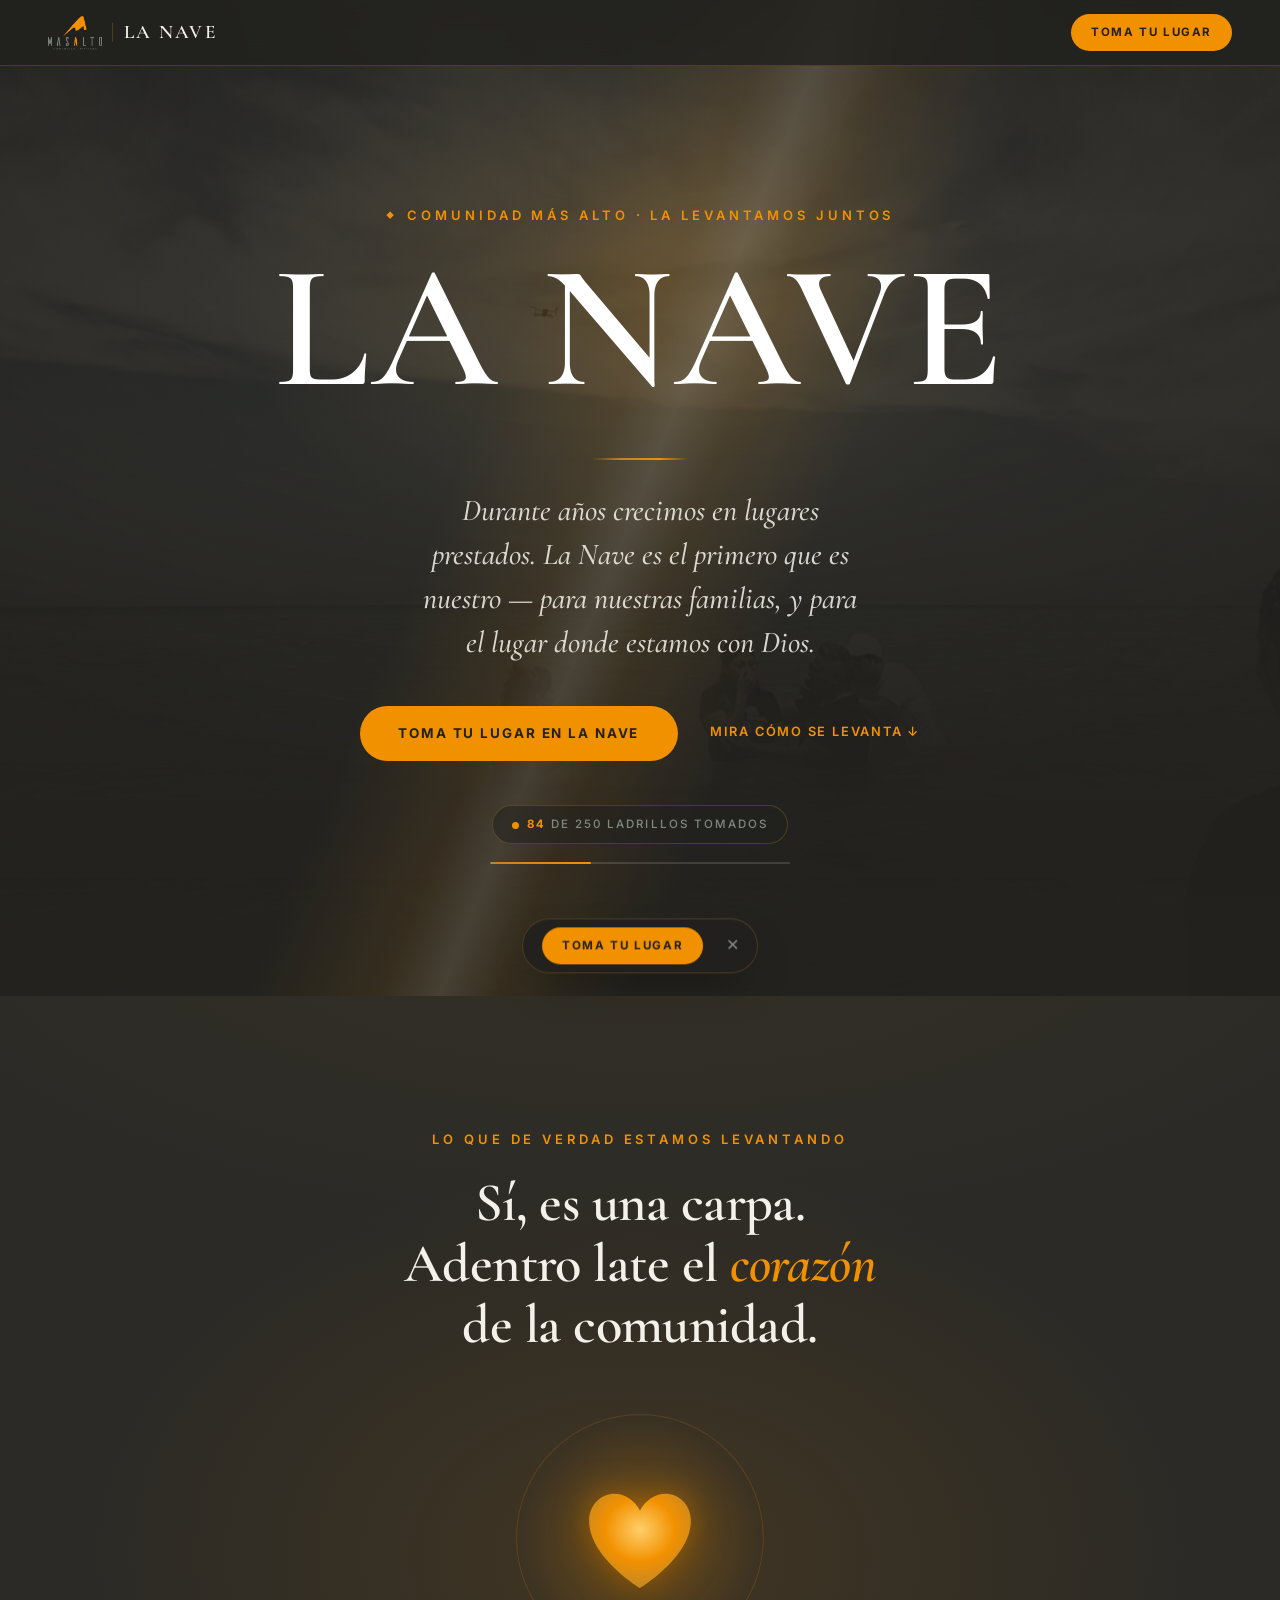
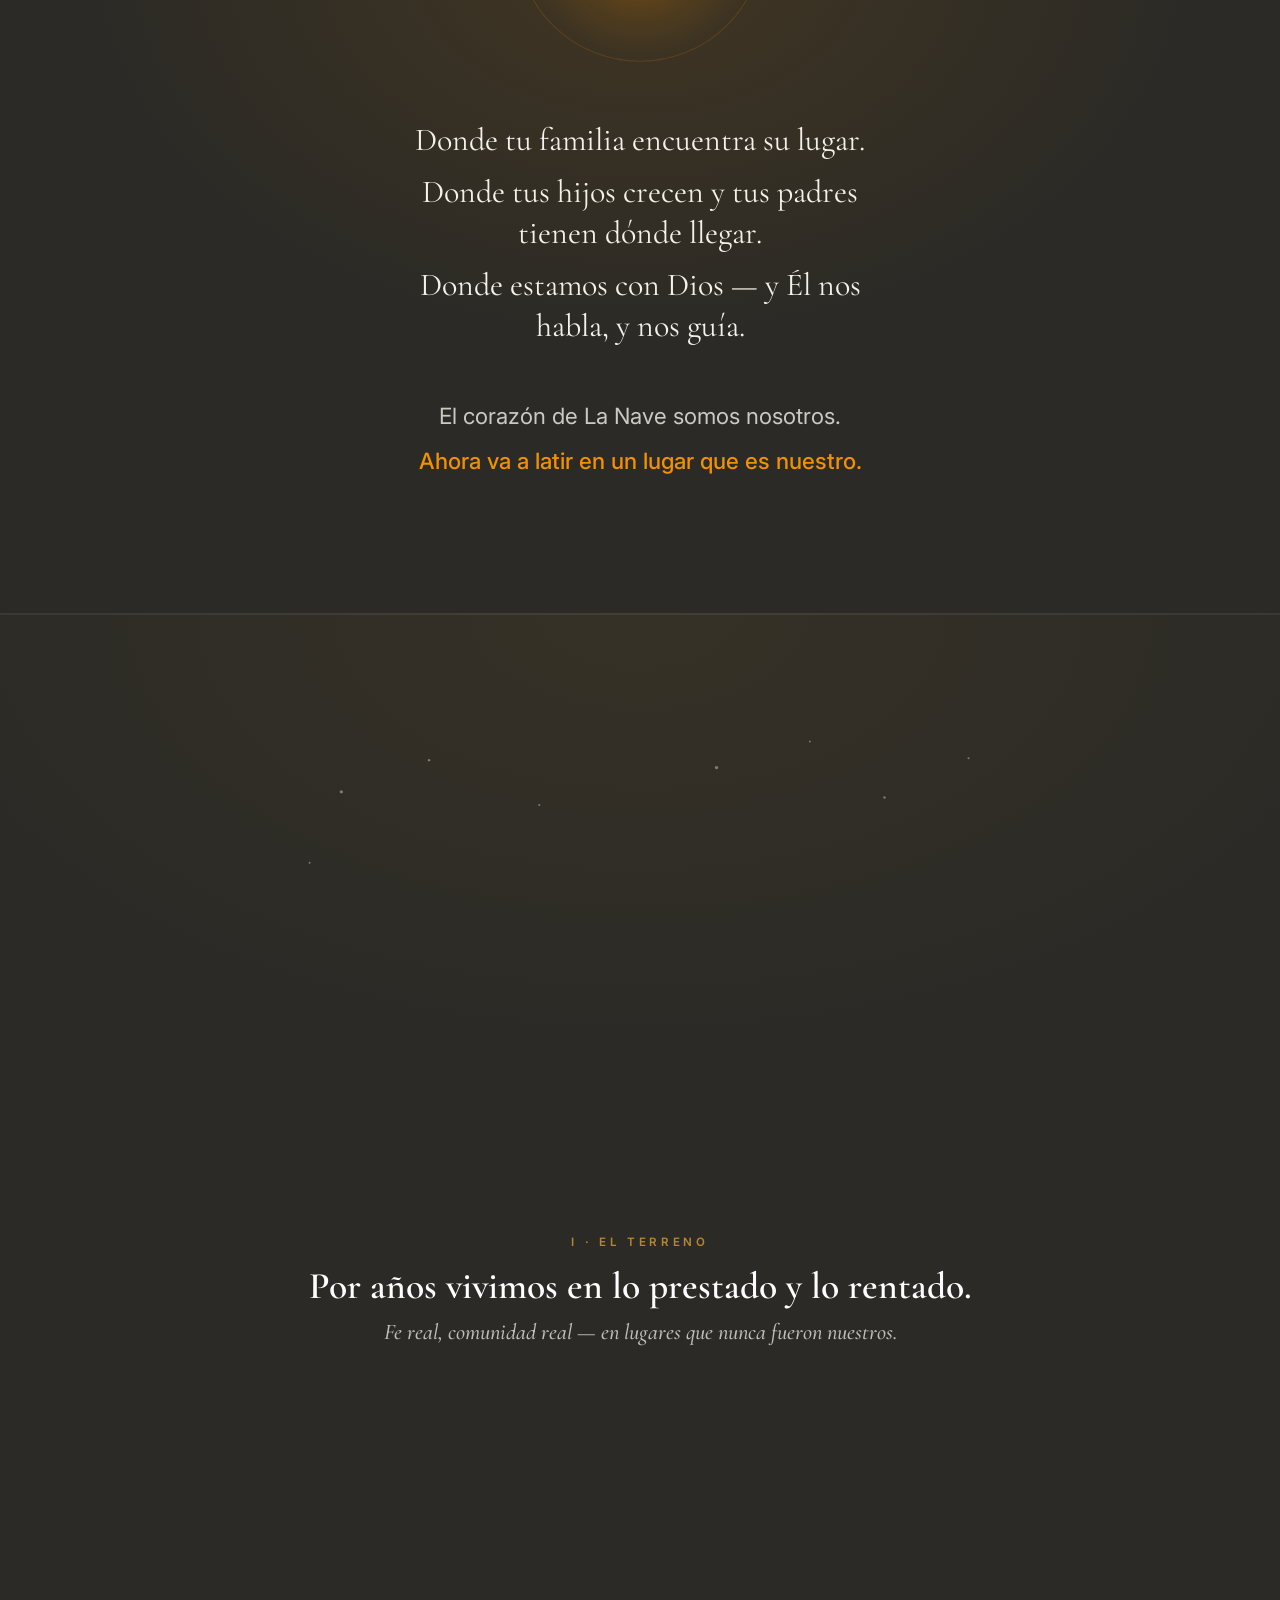
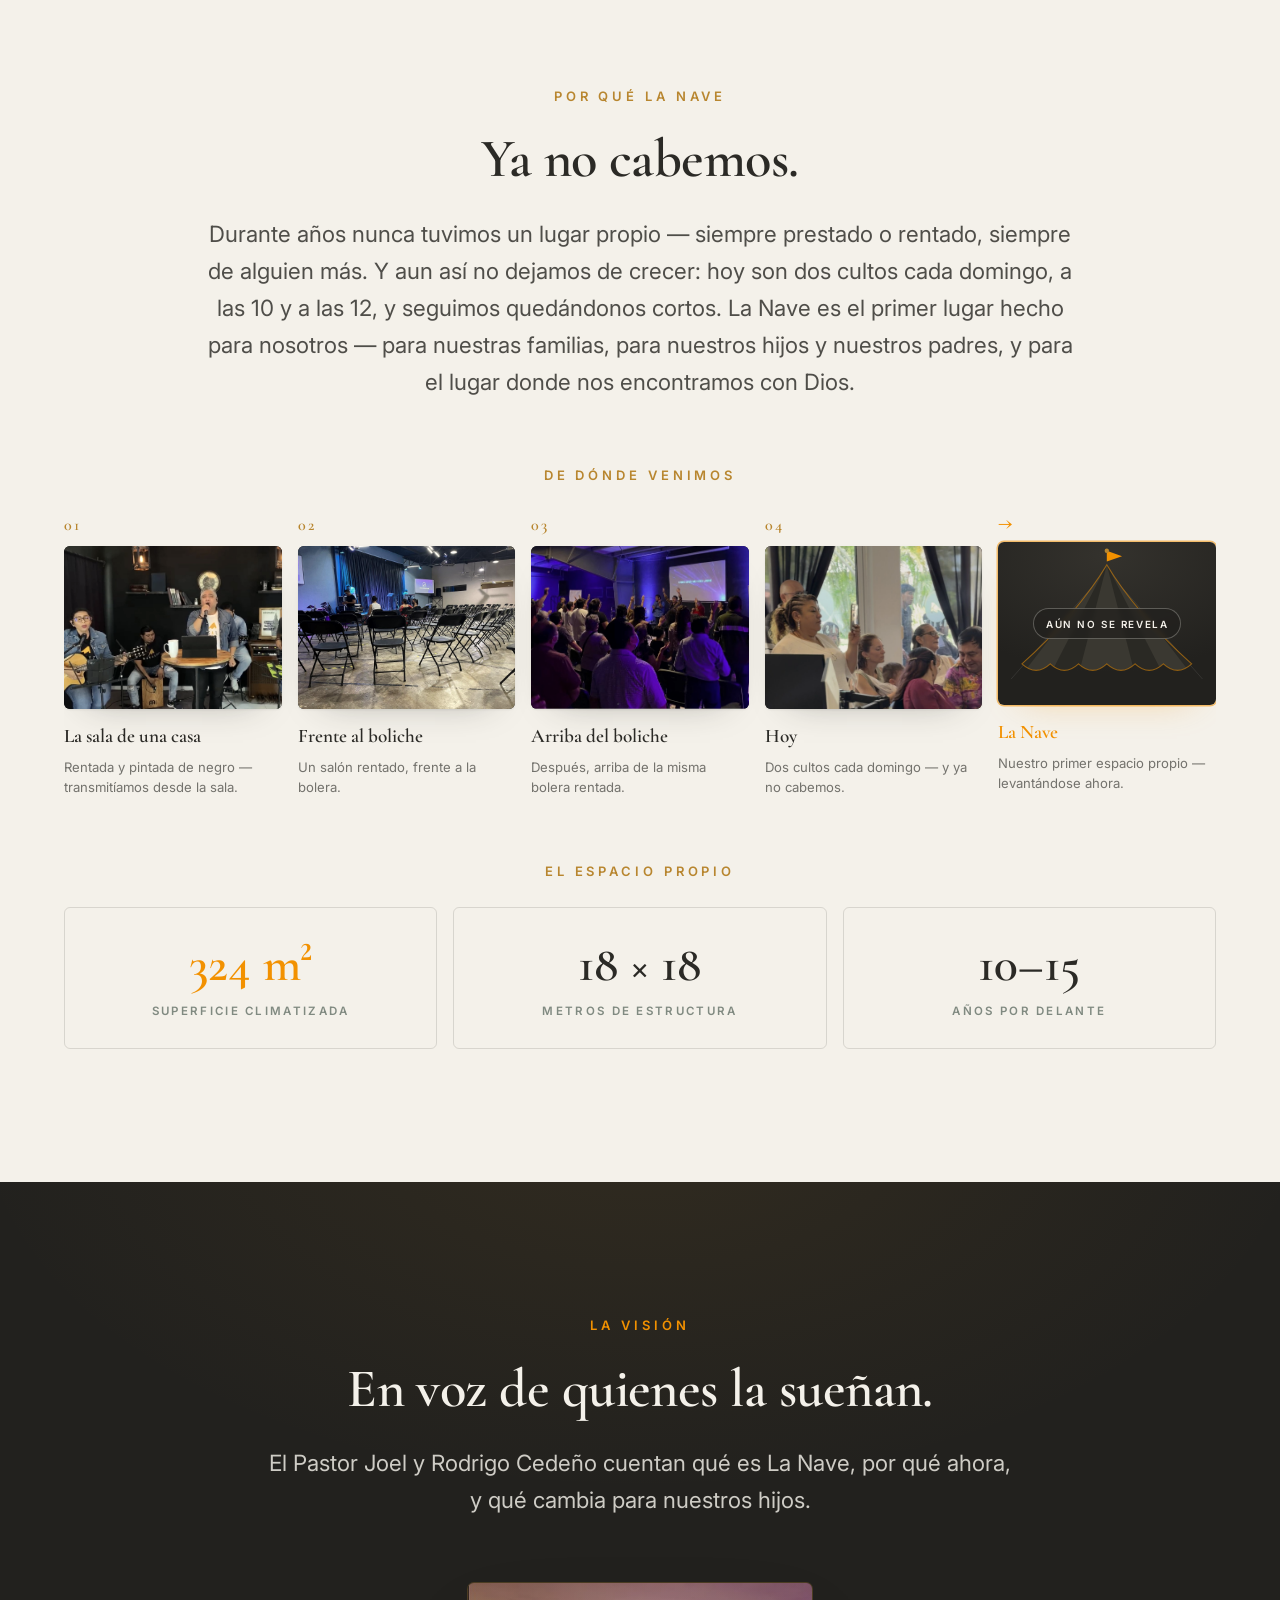
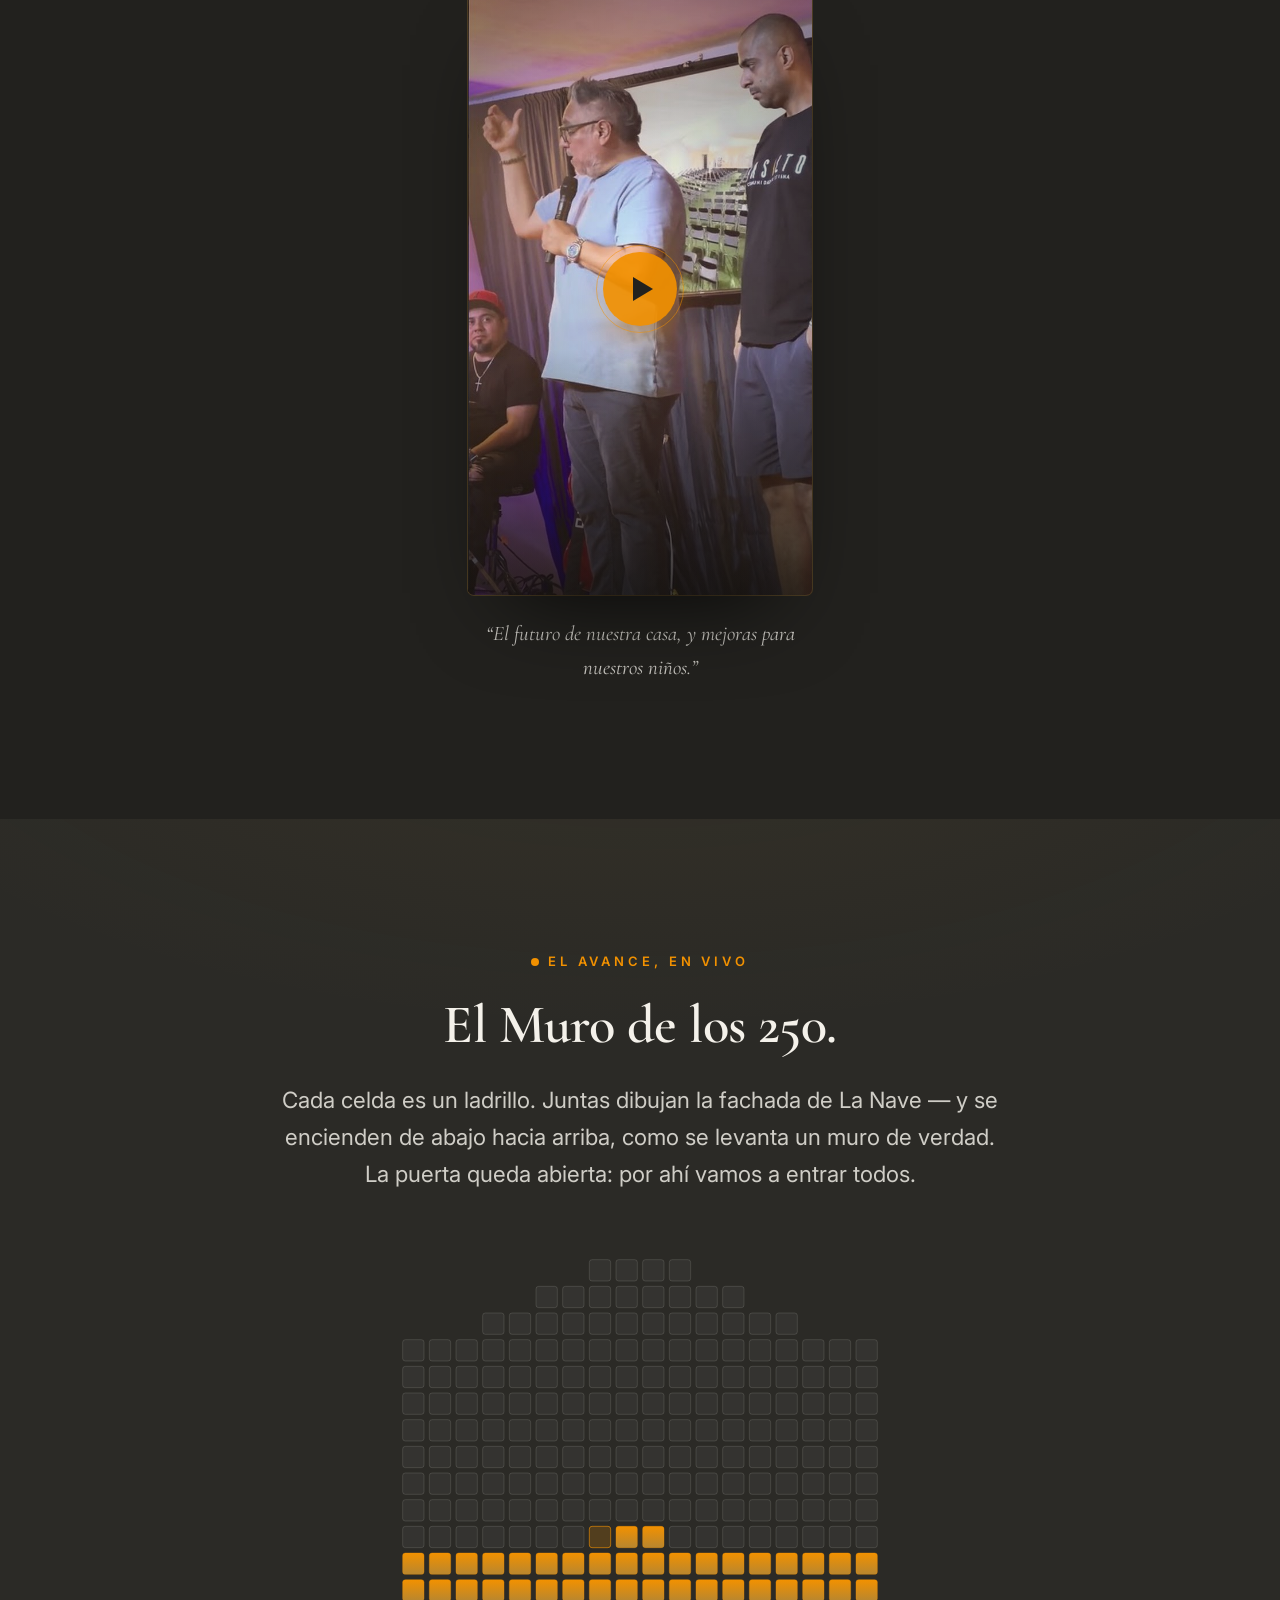
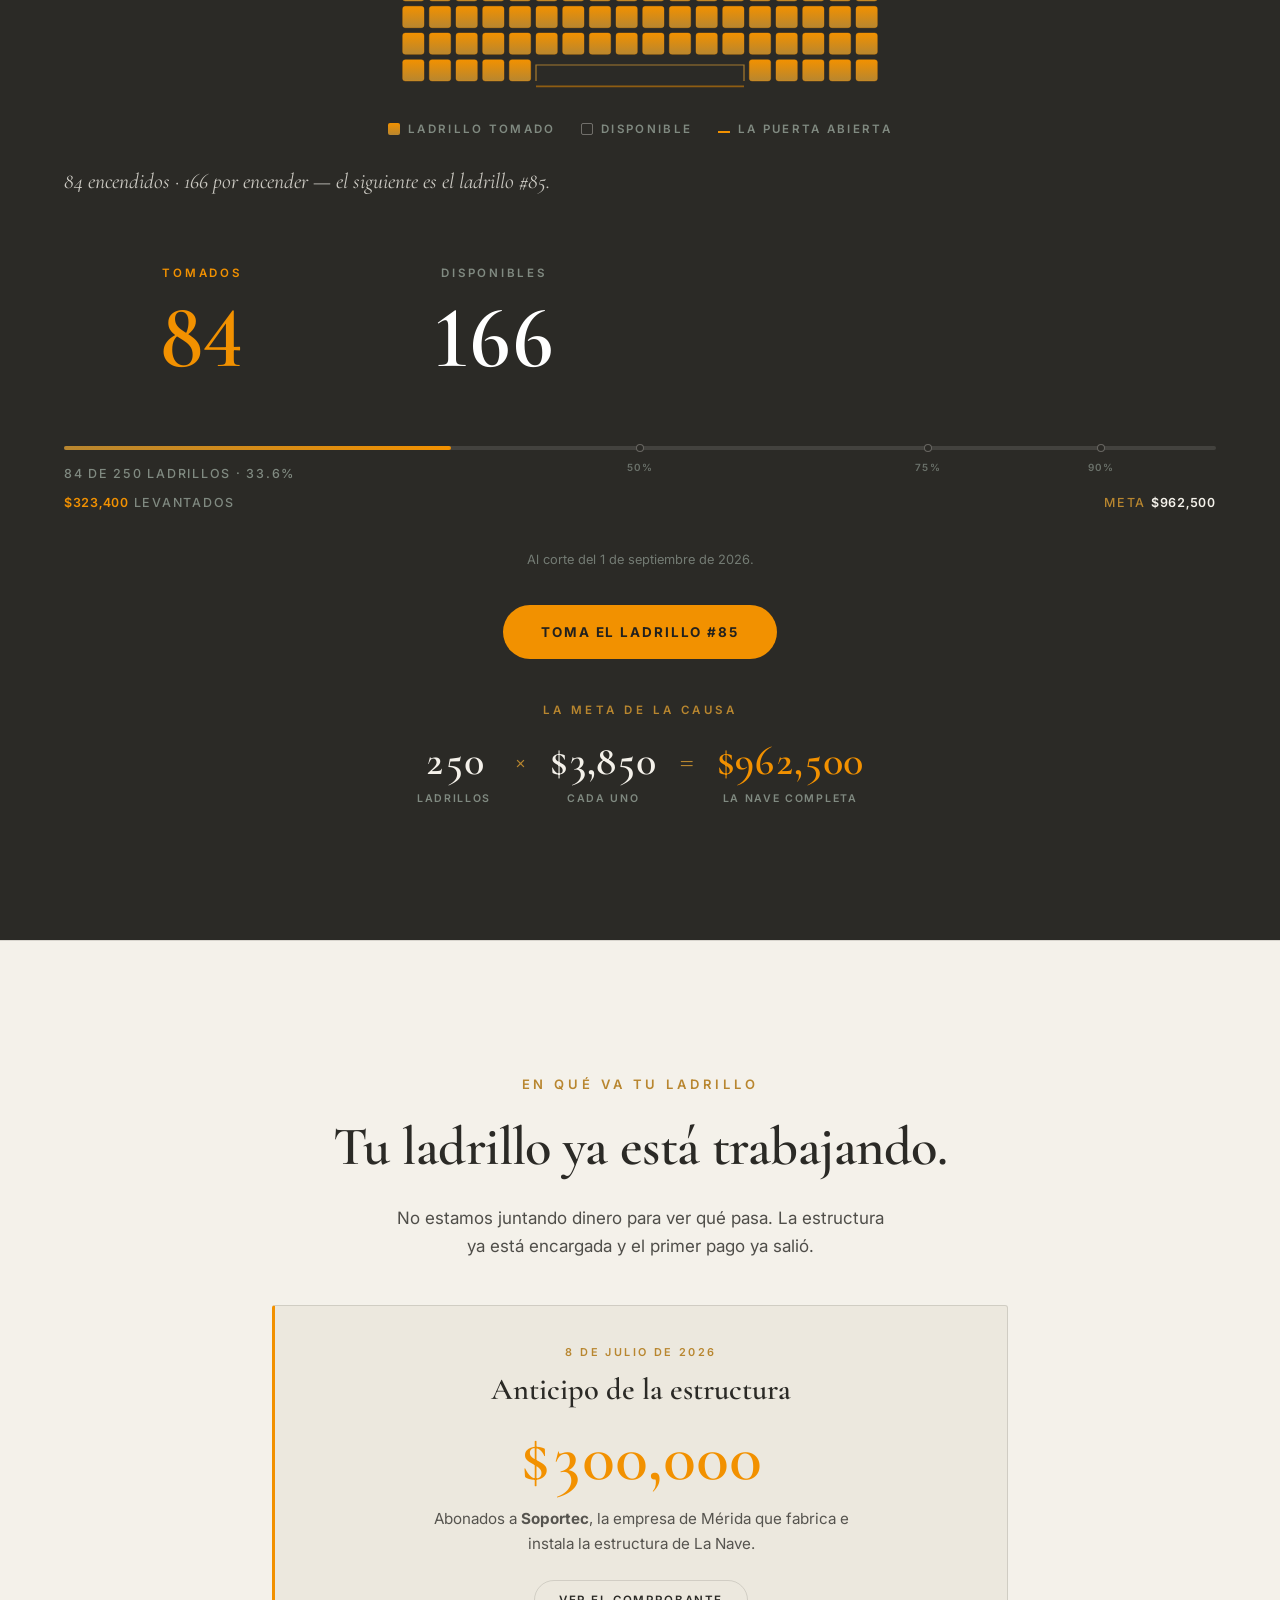
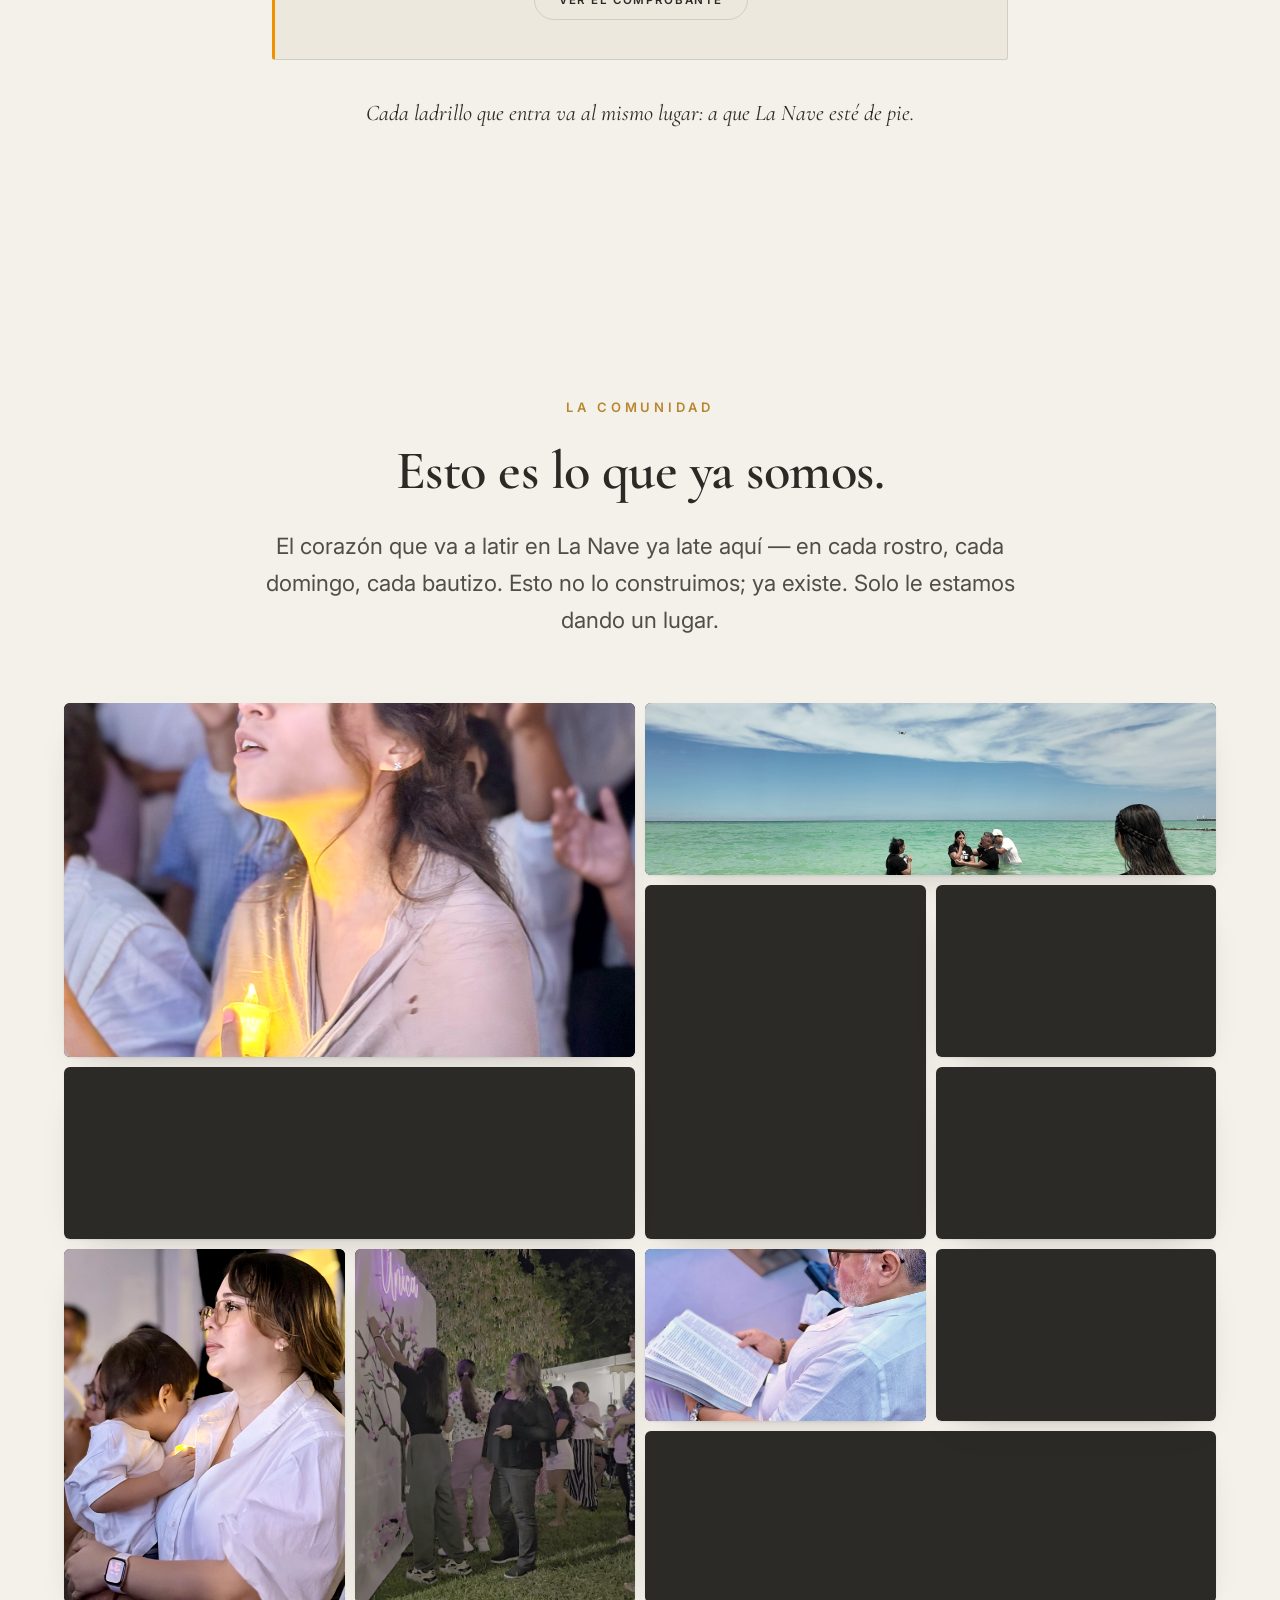
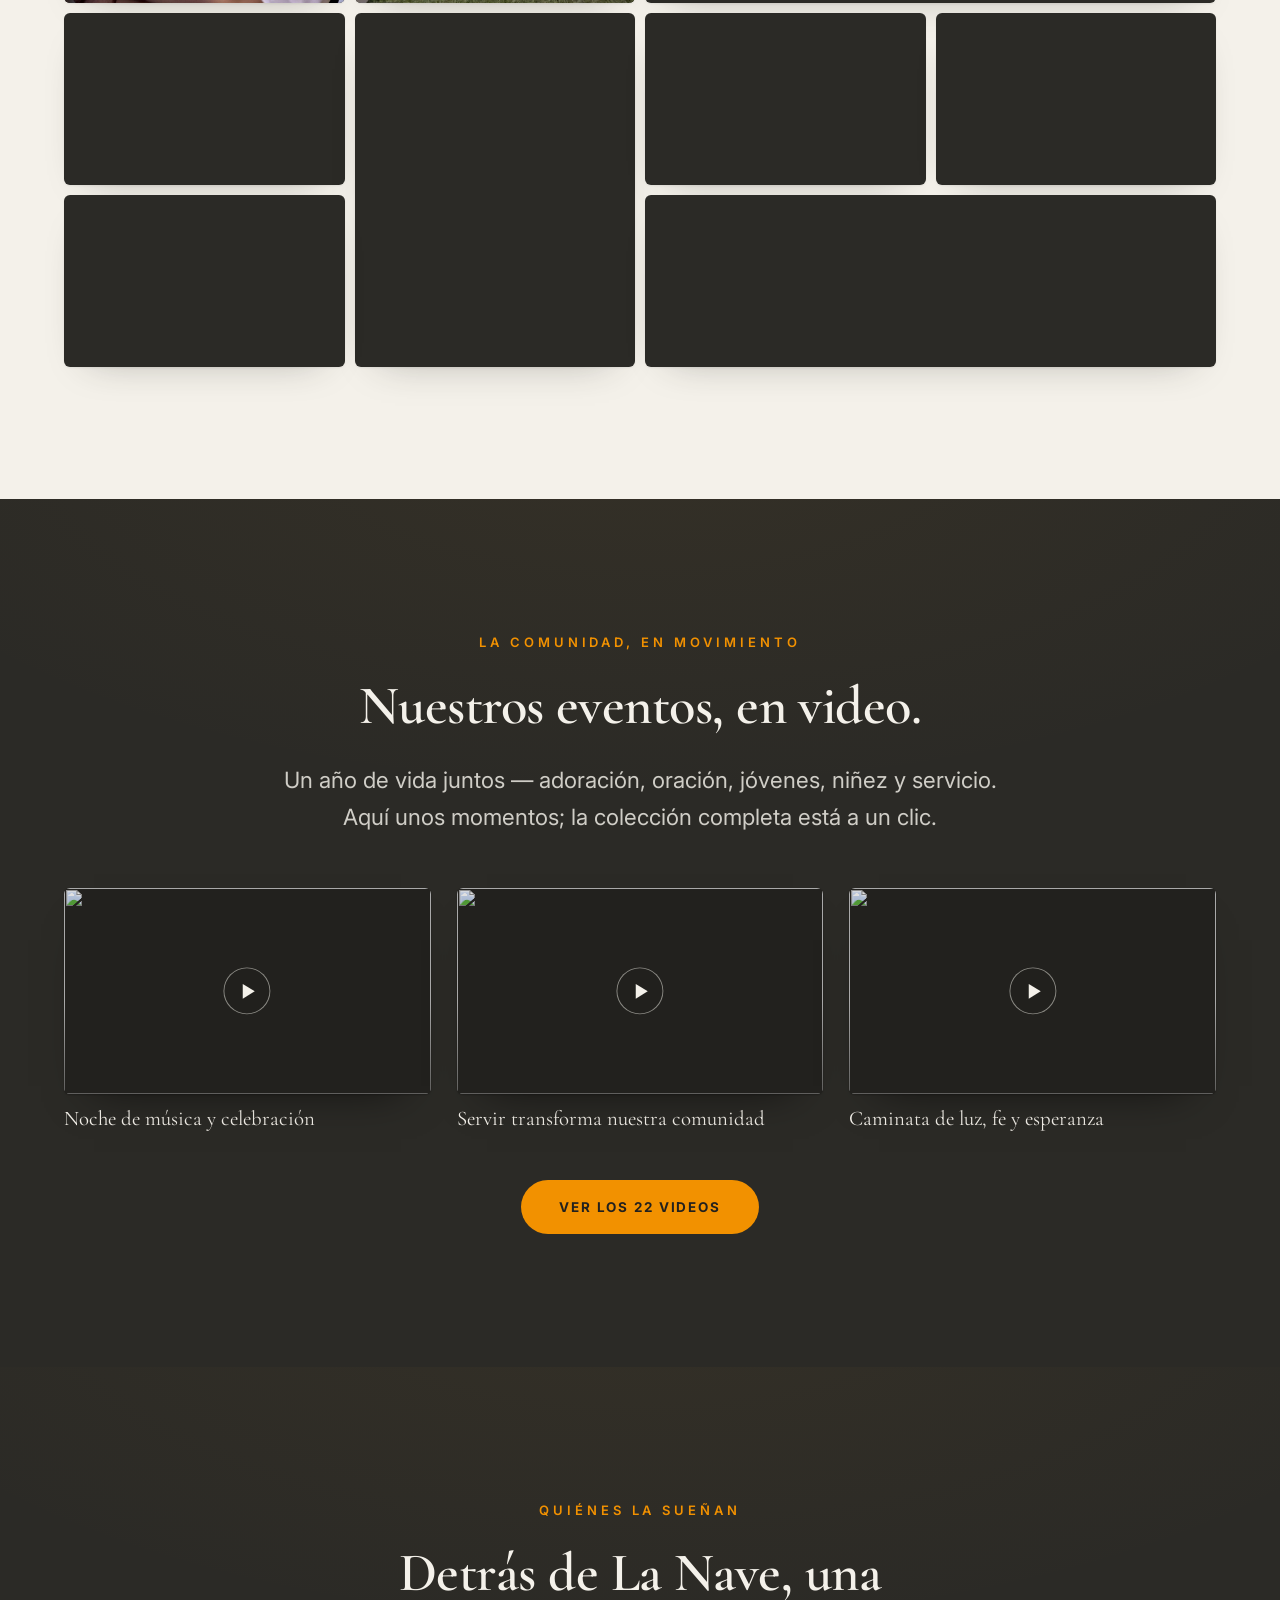
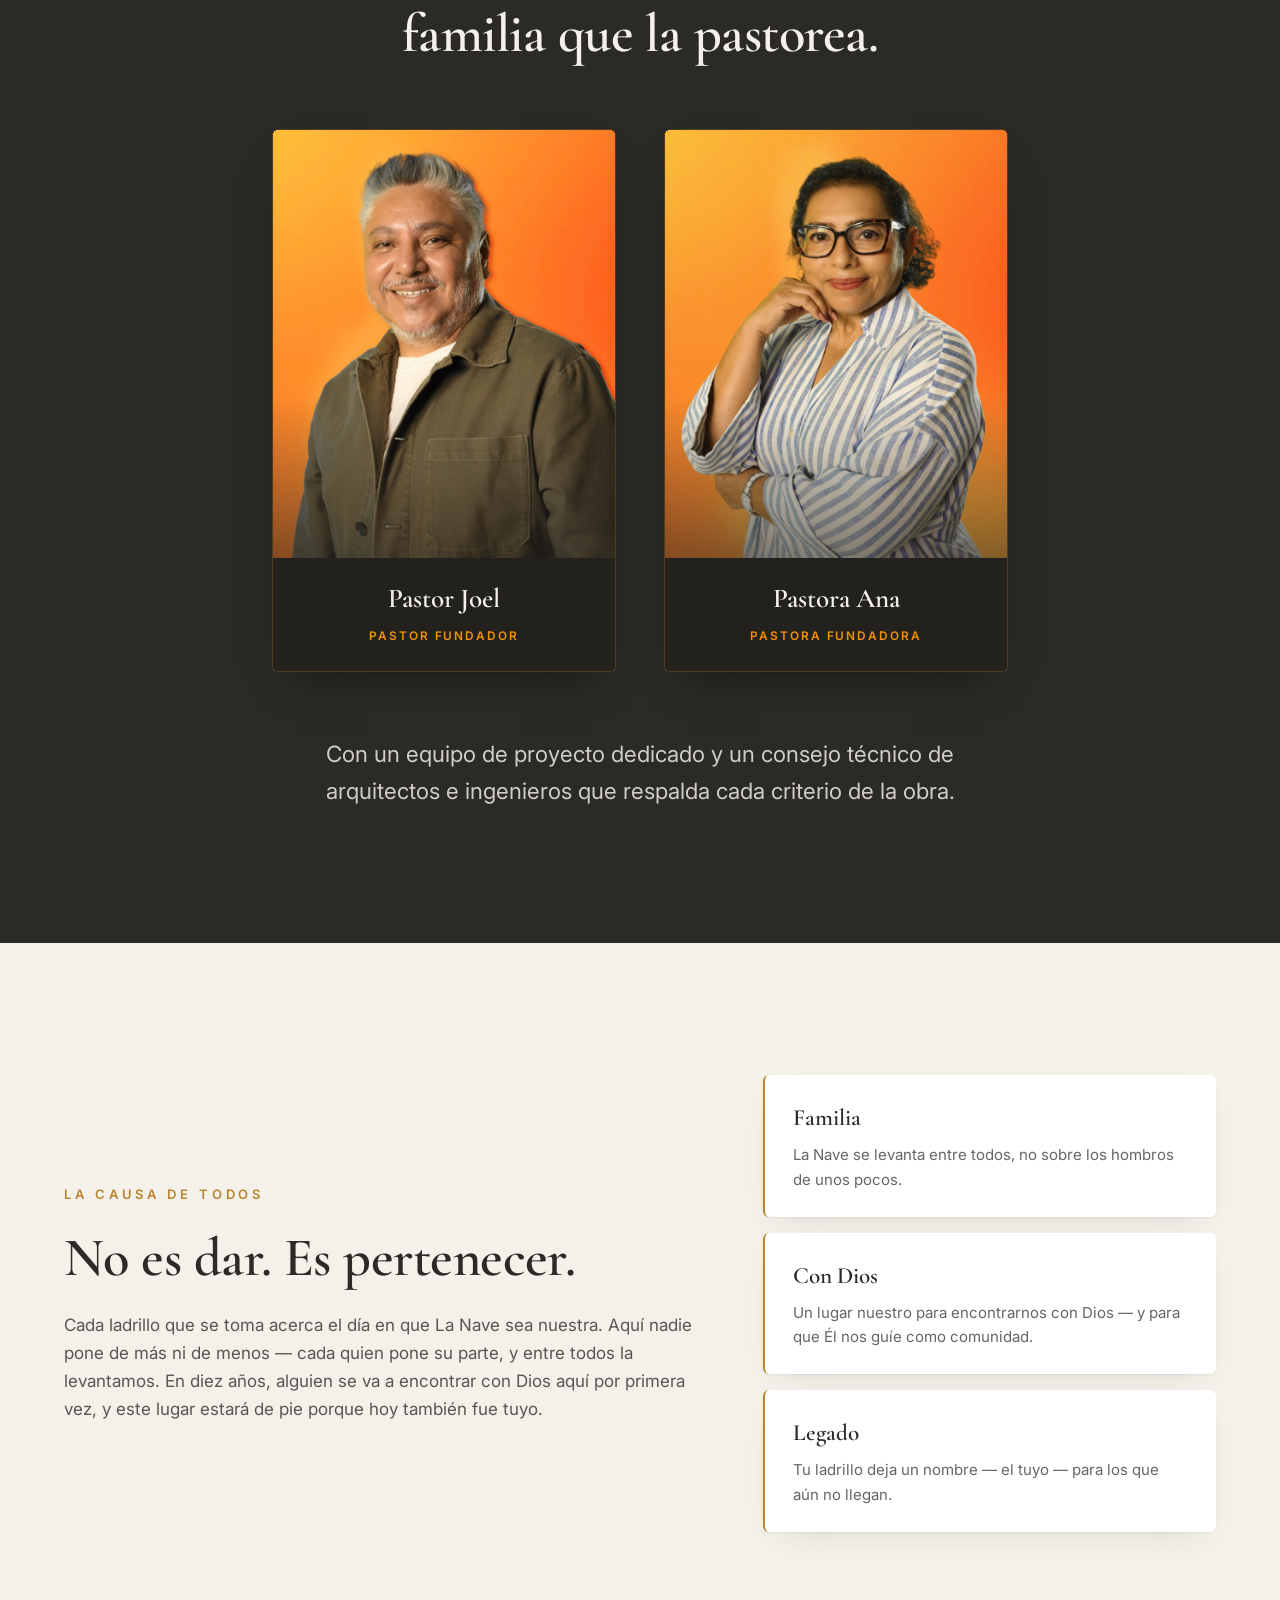
==== commit 5ba947be: "260929_ADR-E_Merida · lanave-web: firma de flota con estilo Co-Authored-By: Claude Opus 5.5 <noreply" ====
--- a/index.html
+++ b/index.html
@@ -113,6 +113,8 @@
   <link rel="preload" as="image" href="assets/hero-comunidad.jpg">
   <link rel="stylesheet" href="assets/styles.css">
   <link rel="stylesheet" href="assets/experiencia.css">
+  <link rel="preconnect" href="https://fonts.googleapis.com"><link rel="preconnect" href="https://fonts.gstatic.com" crossorigin><link rel="stylesheet" href="https://fonts.googleapis.com/css2?family=Caveat:wght@600&display=swap">
+  <link rel="stylesheet" href="assets/firma-flota.css">
 </head>
 <body>
   <a class="skip-link" href="#contenido">Saltar al contenido</a>
@@ -827,7 +829,7 @@
             <svg viewBox="0 0 24 24" width="20" height="20" fill="currentColor" aria-hidden="true"><path d="M16.5 3c.3 2 1.5 3.5 3.5 3.7v2.5c-1.2.1-2.4-.2-3.5-.8v5.5c0 3.1-2.3 5.3-5.2 5.3A5.2 5.2 0 0 1 6 13.9c0-3 2.5-5.1 5.5-5 .3 0 .6 0 .9.1v2.7a2.7 2.7 0 0 0-1-.2 2.6 2.6 0 0 0 .1 5.2c1.5 0 2.6-1.1 2.6-2.9V3h2.4z"/></svg>
           </a>
         </nav>
-        <p>Designed by <a href="https://soullensstudios.live" target="_blank" rel="noopener">Soul Lens</a> · Powered by <a href="https://xplorerstartups.ai" target="_blank" rel="noopener">Xplorers Startups</a></p>
+        <p><span class="firma-flota"><a href="https://soullensstudios.live" target="_blank" rel="noopener"><span class="firma-flota__design">Design by</span><span class="firma-flota__soul firma-flota__marca">SoulLens</span></a><span class="firma-flota__sep" aria-hidden="true">&middot;</span><a href="https://xplorerstartups.ai" target="_blank" rel="noopener"><span class="firma-flota__powered">Powered by</span><span class="firma-flota__xpl firma-flota__marca">Xplorers Startups</span></a></span></p>
       </footer>
     </section>
 
--- a/assets/firma-flota.css
+++ b/assets/firma-flota.css
@@ -0,0 +1,14 @@
+/* Firma de flota · ley de Ed (3·sep y 29·sep·2026). Va en el pie de TODA plataforma, pública y staff.
+   Fuente canónica: el-astillero-habilidades/webforge/ducteria/firma-flota/. No se edita en el casco:
+   si cambia, cambia aquí y se vuelve a copiar.
+   Fondo oscuro (defecto): SoulLens y Xplorers en blanco. Fondo claro: clase .firma-flota--claro
+   (los dos blancos toman el color de texto del pie). Tamaño base: --firma-tam (13px por defecto). */
+.firma-flota{--firma-marca:#FFFFFF;display:inline-flex;flex-wrap:wrap;align-items:baseline;gap:.2em .45em;font-size:var(--firma-tam,13px);line-height:1.5;letter-spacing:0;text-transform:none;font-style:normal}
+.firma-flota a{text-decoration:none;color:inherit;display:inline-flex;align-items:baseline;gap:.3em;white-space:nowrap}
+.firma-flota a:hover .firma-flota__marca,.firma-flota a:focus-visible .firma-flota__marca{text-decoration:underline;text-underline-offset:3px}
+.firma-flota__design{font-family:-apple-system,BlinkMacSystemFont,"Inter","Segoe UI",sans-serif;font-weight:700;color:#4C8DFF}
+.firma-flota__soul{font-family:-apple-system,BlinkMacSystemFont,"Inter","Segoe UI",sans-serif;font-weight:700;color:var(--firma-marca)}
+.firma-flota__sep{color:#8a837b}
+.firma-flota__powered{font-family:"Caveat",cursive;font-weight:600;font-size:1.35em;line-height:1;color:#A6F07A}
+.firma-flota__xpl{font-family:ui-monospace,"SF Mono",Menlo,Consolas,monospace;font-weight:400;color:var(--firma-marca)}
+.firma-flota--claro .firma-flota__soul,.firma-flota--claro .firma-flota__xpl{color:inherit}
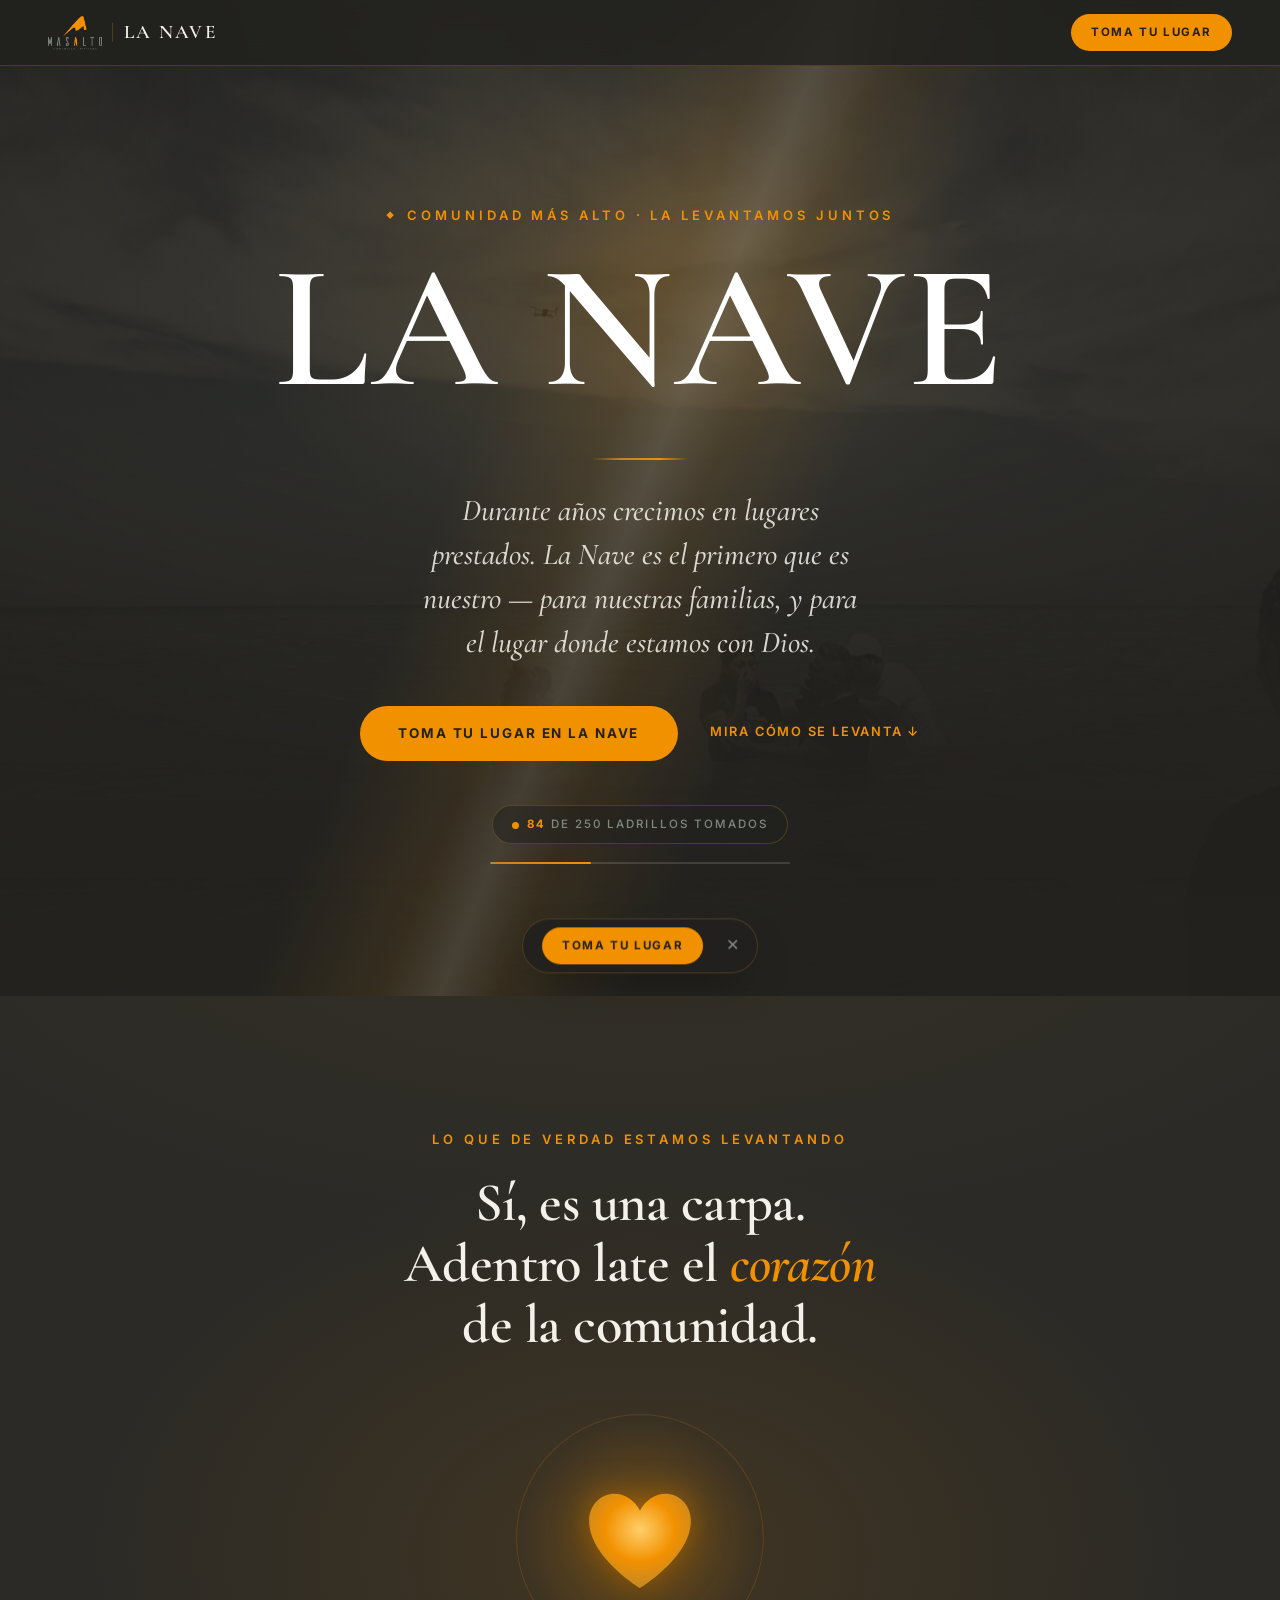
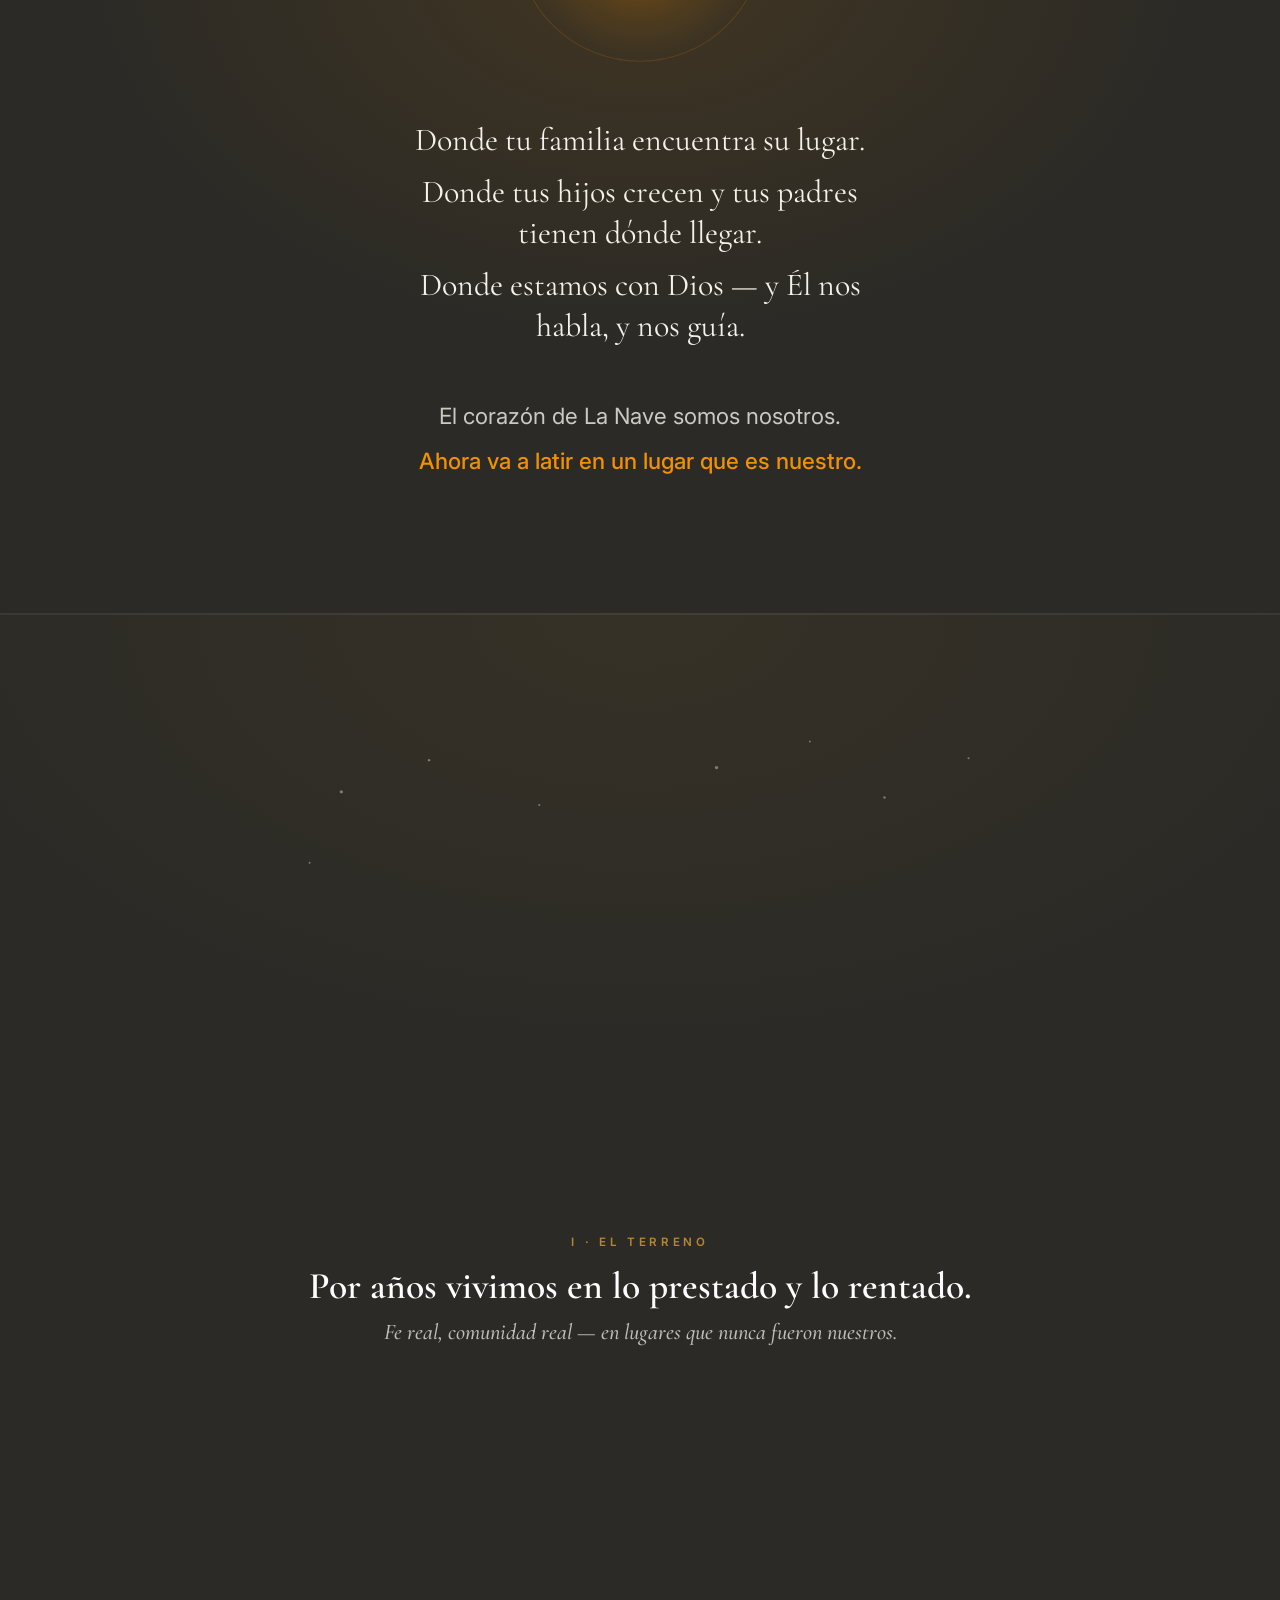
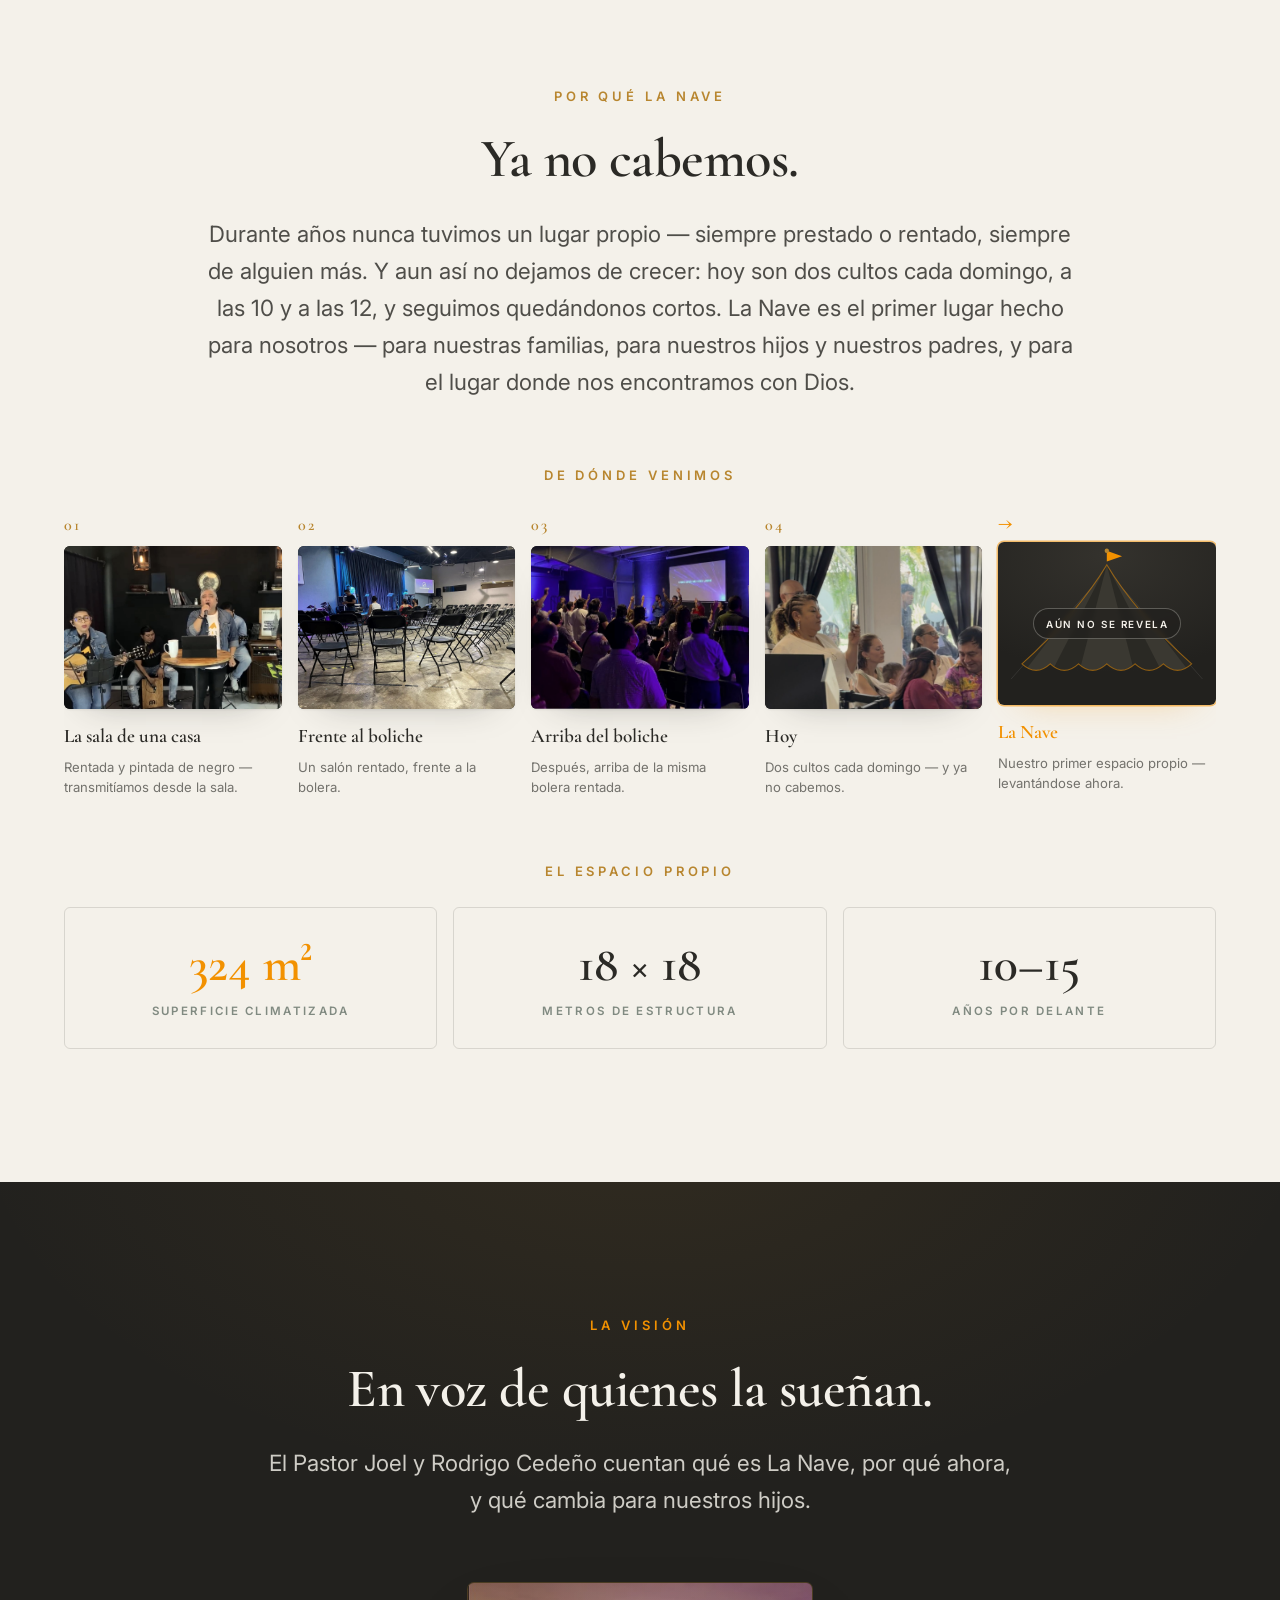
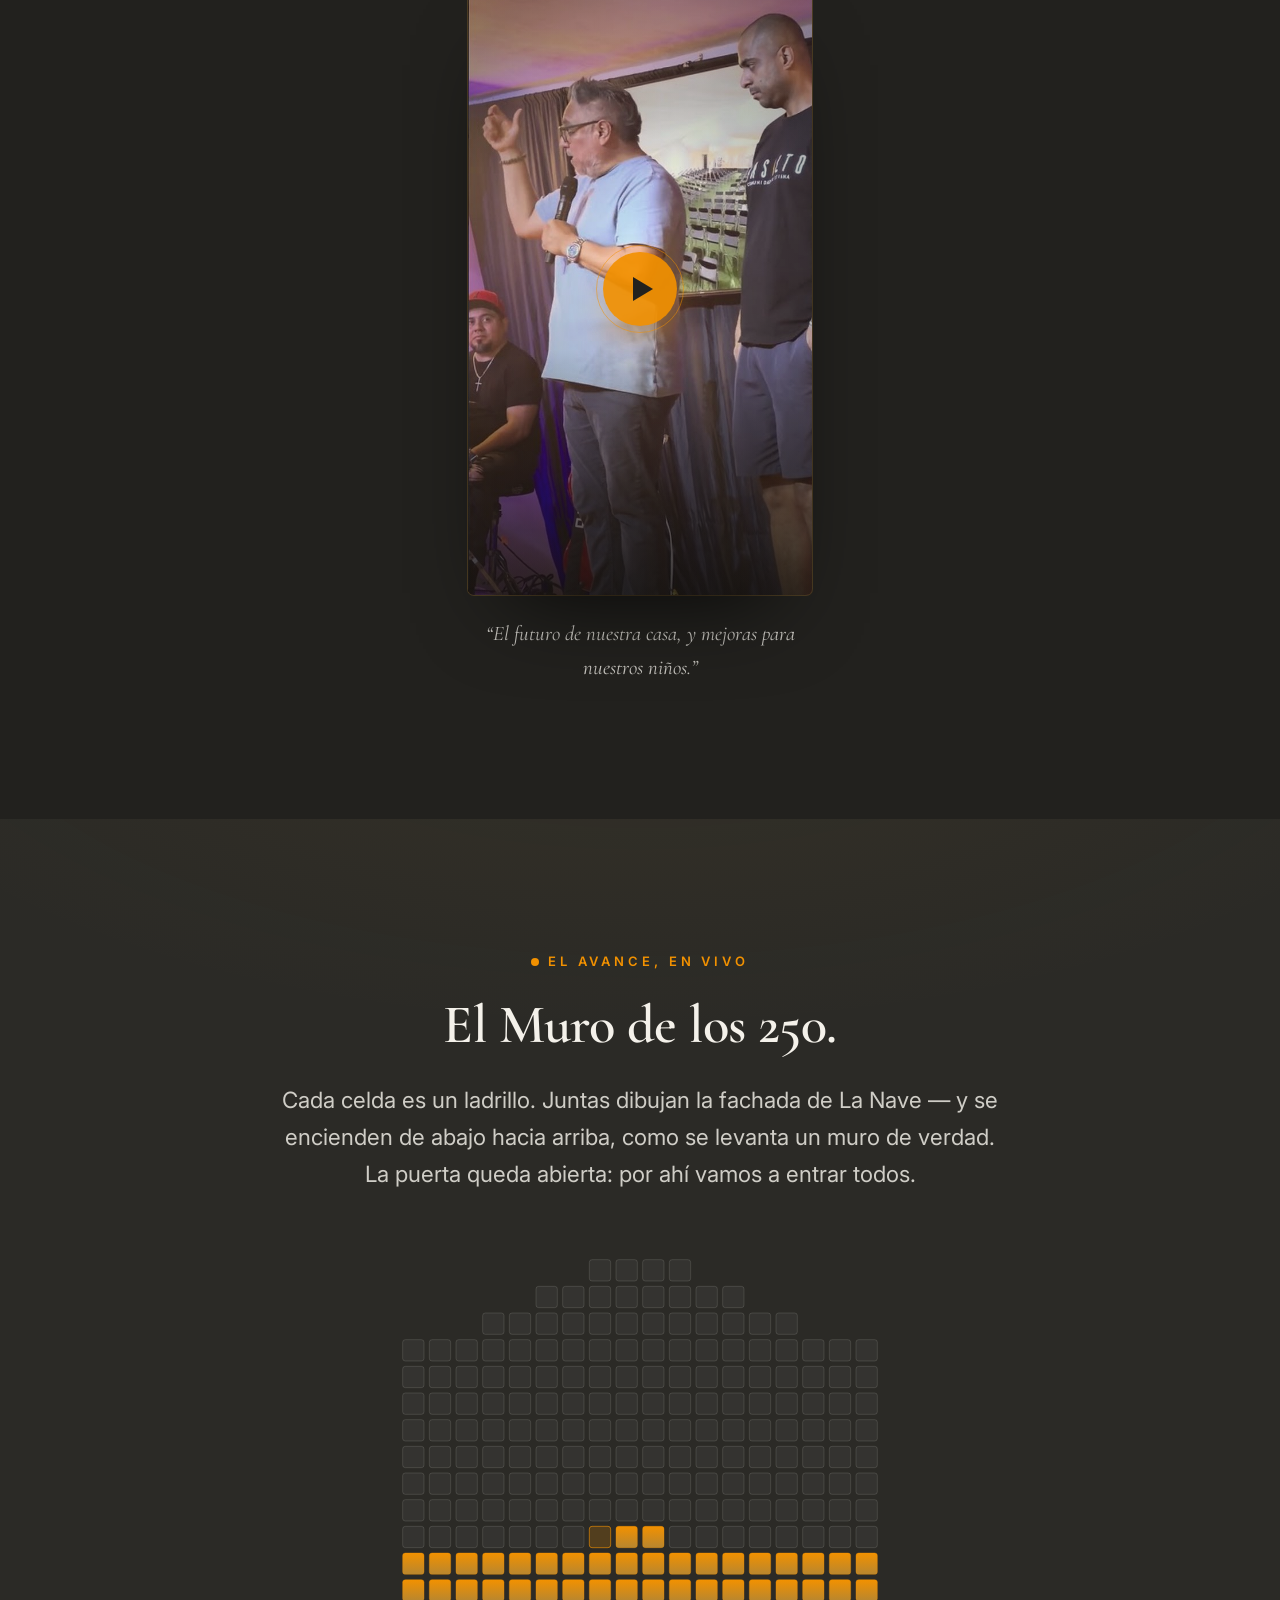
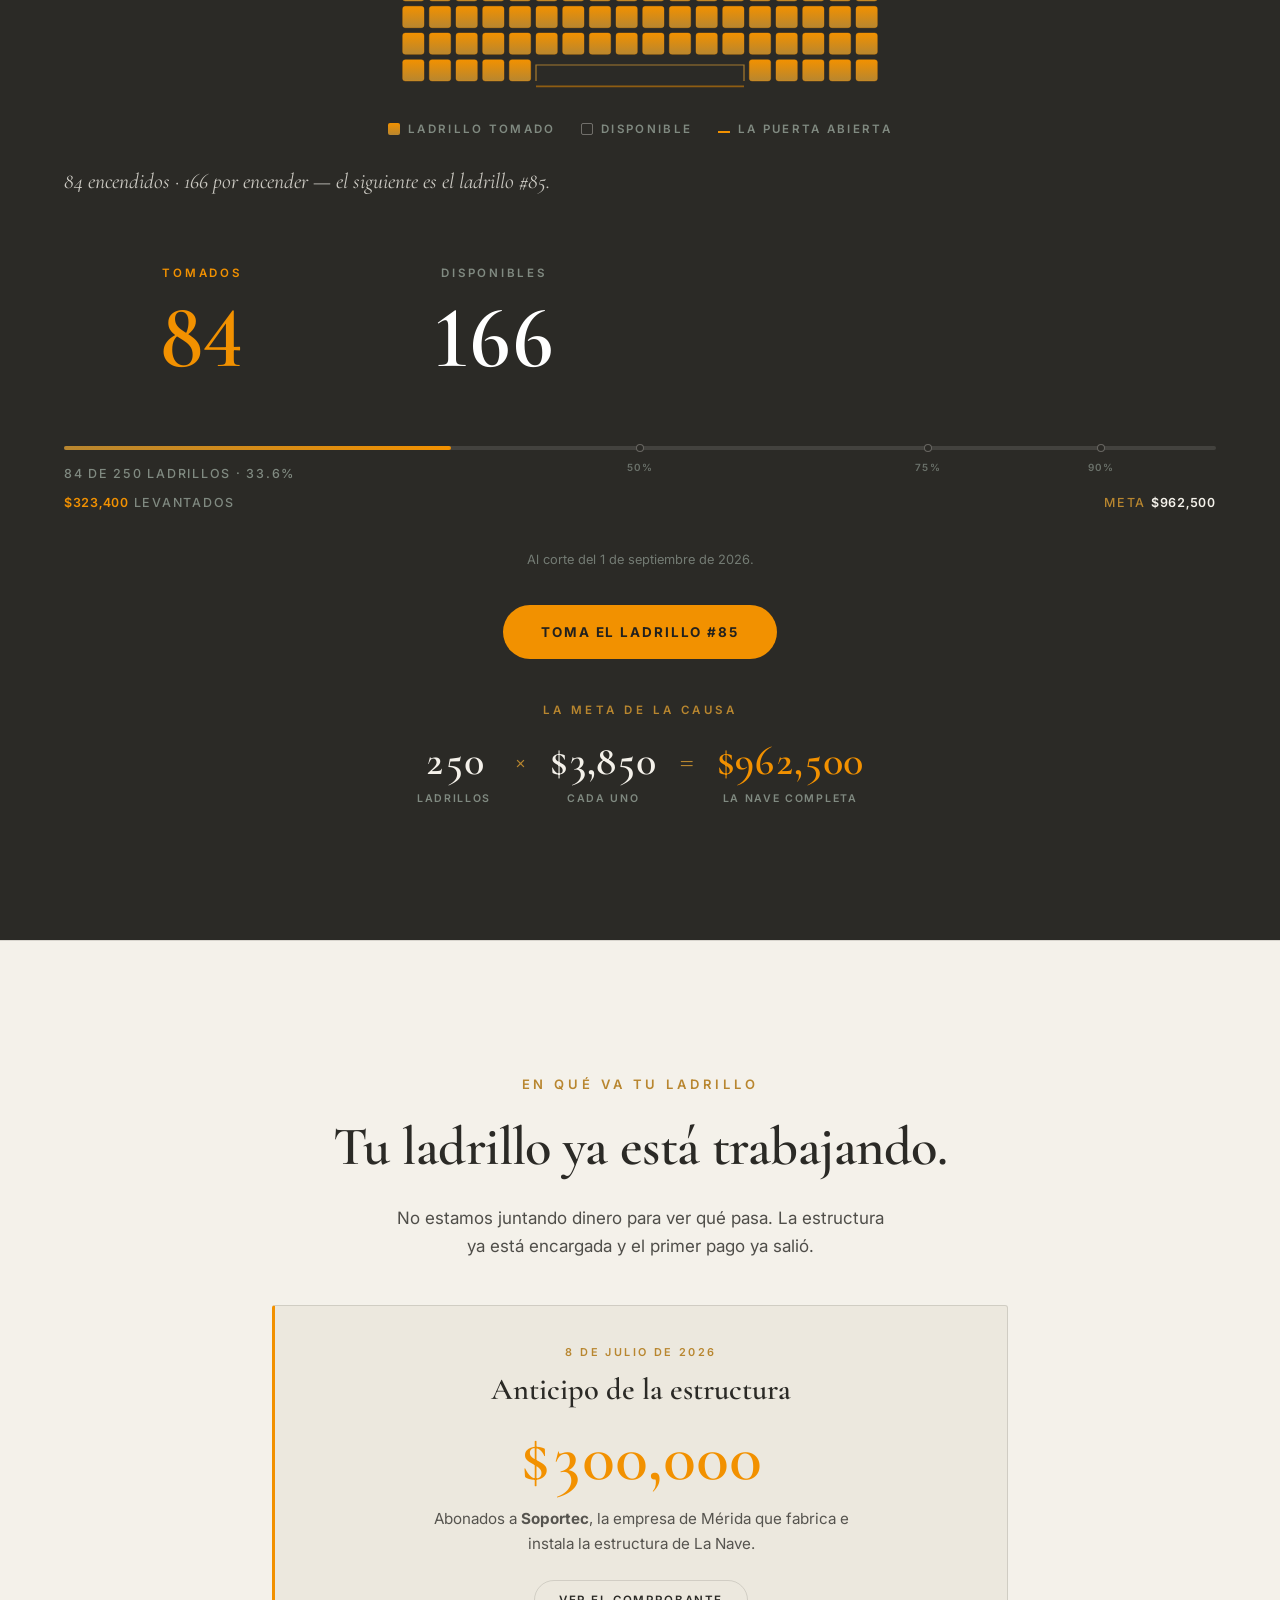
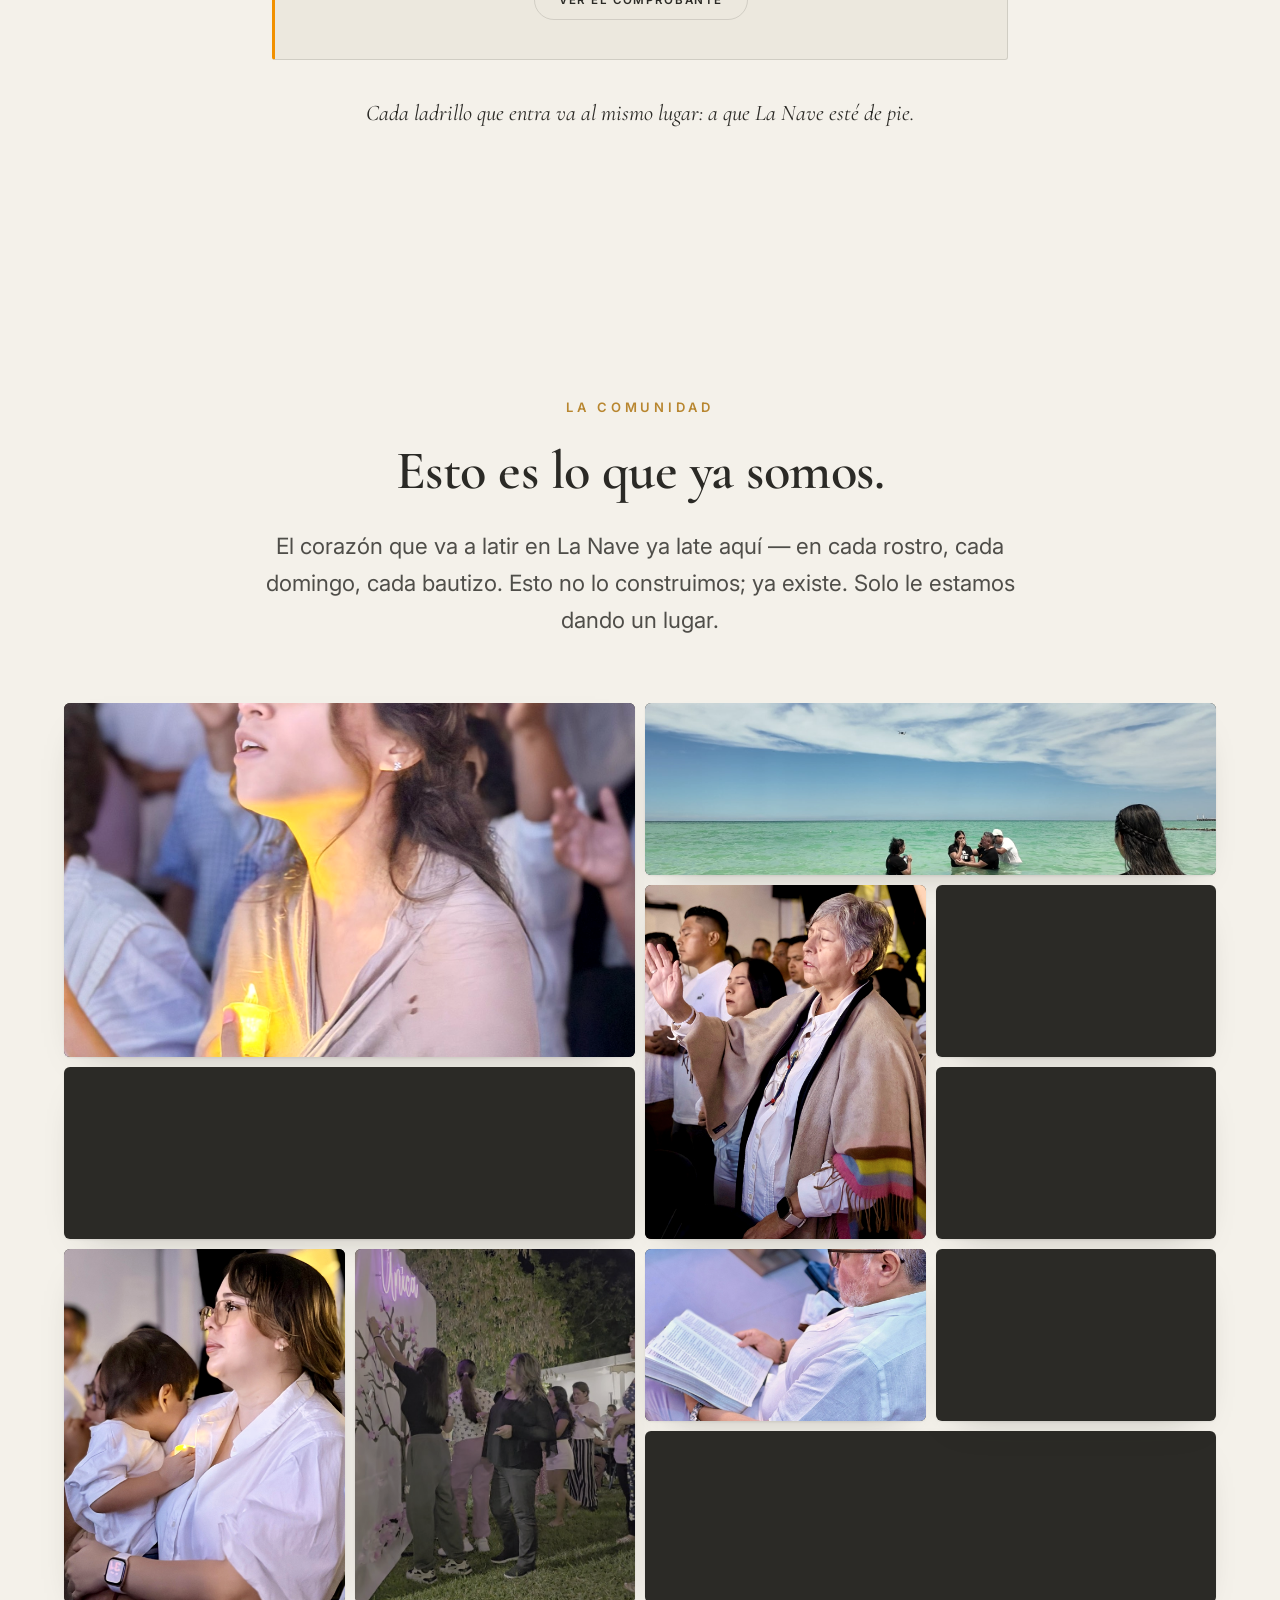
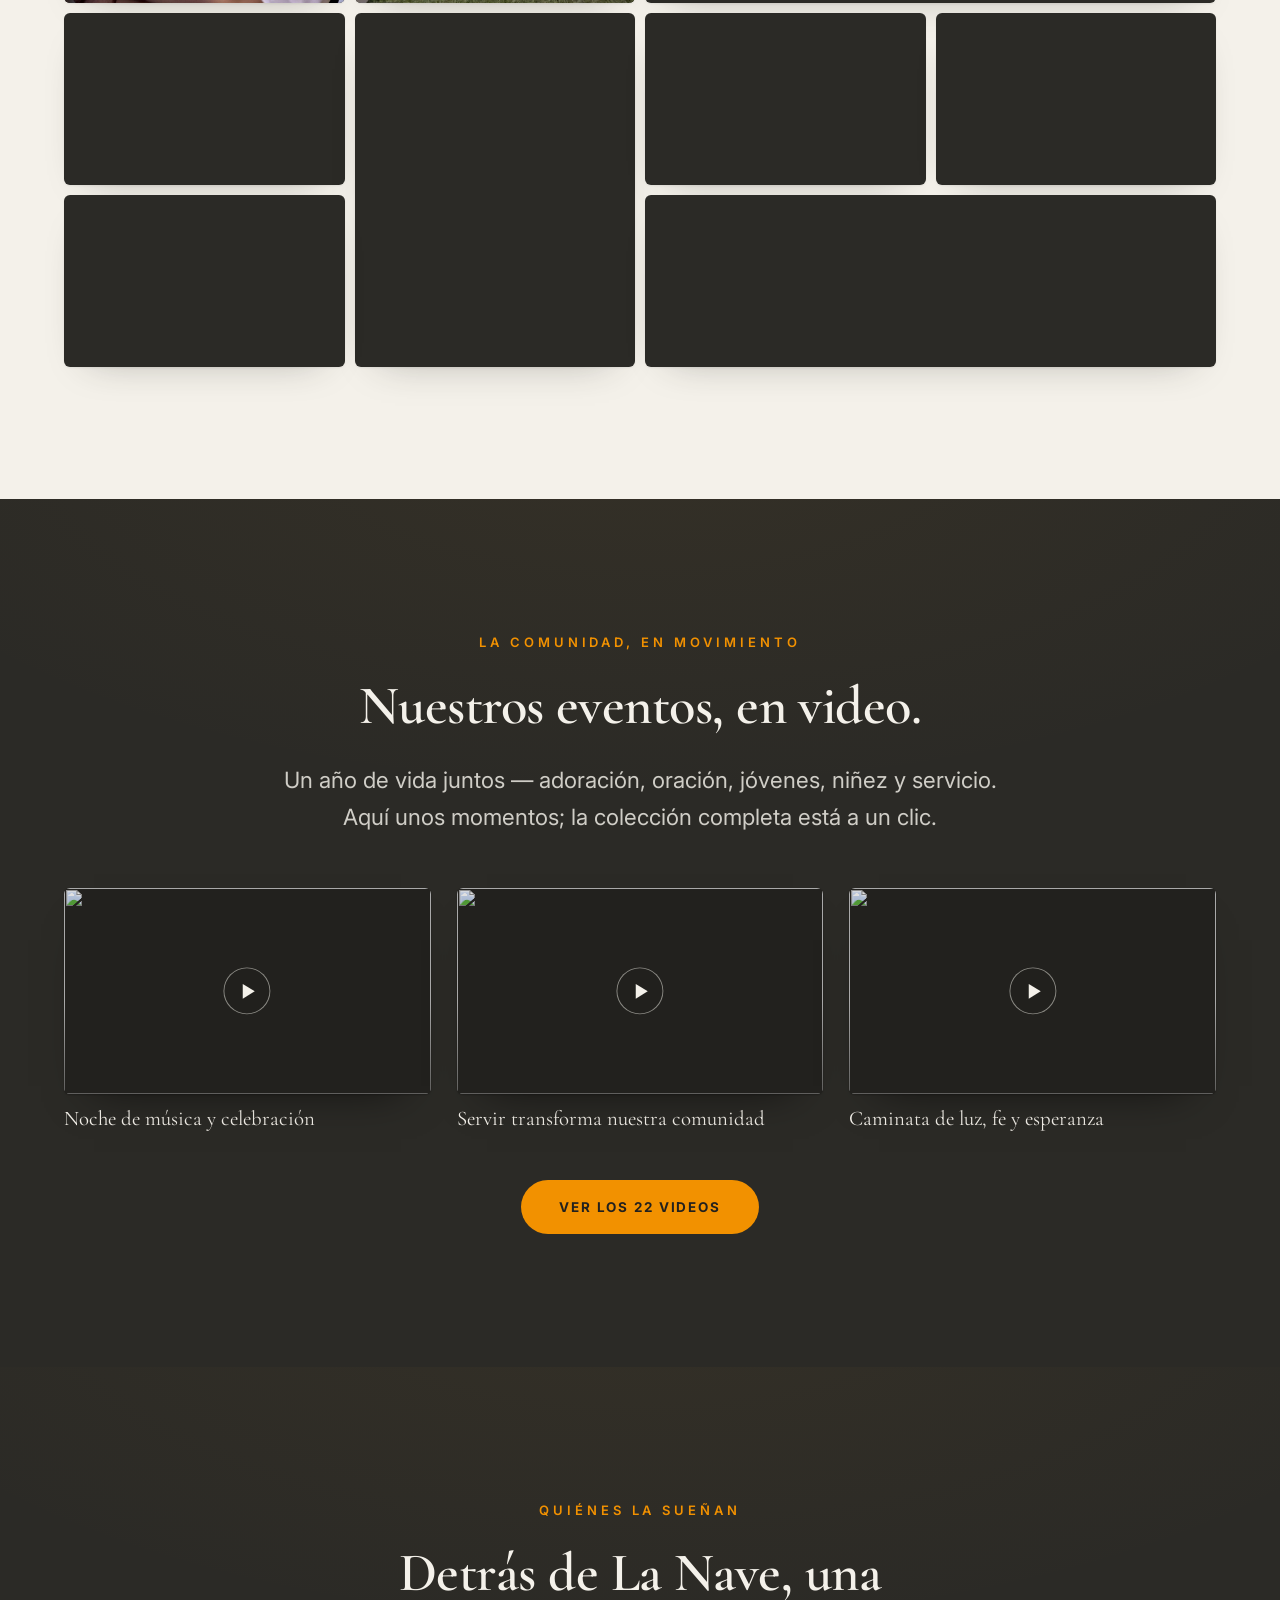
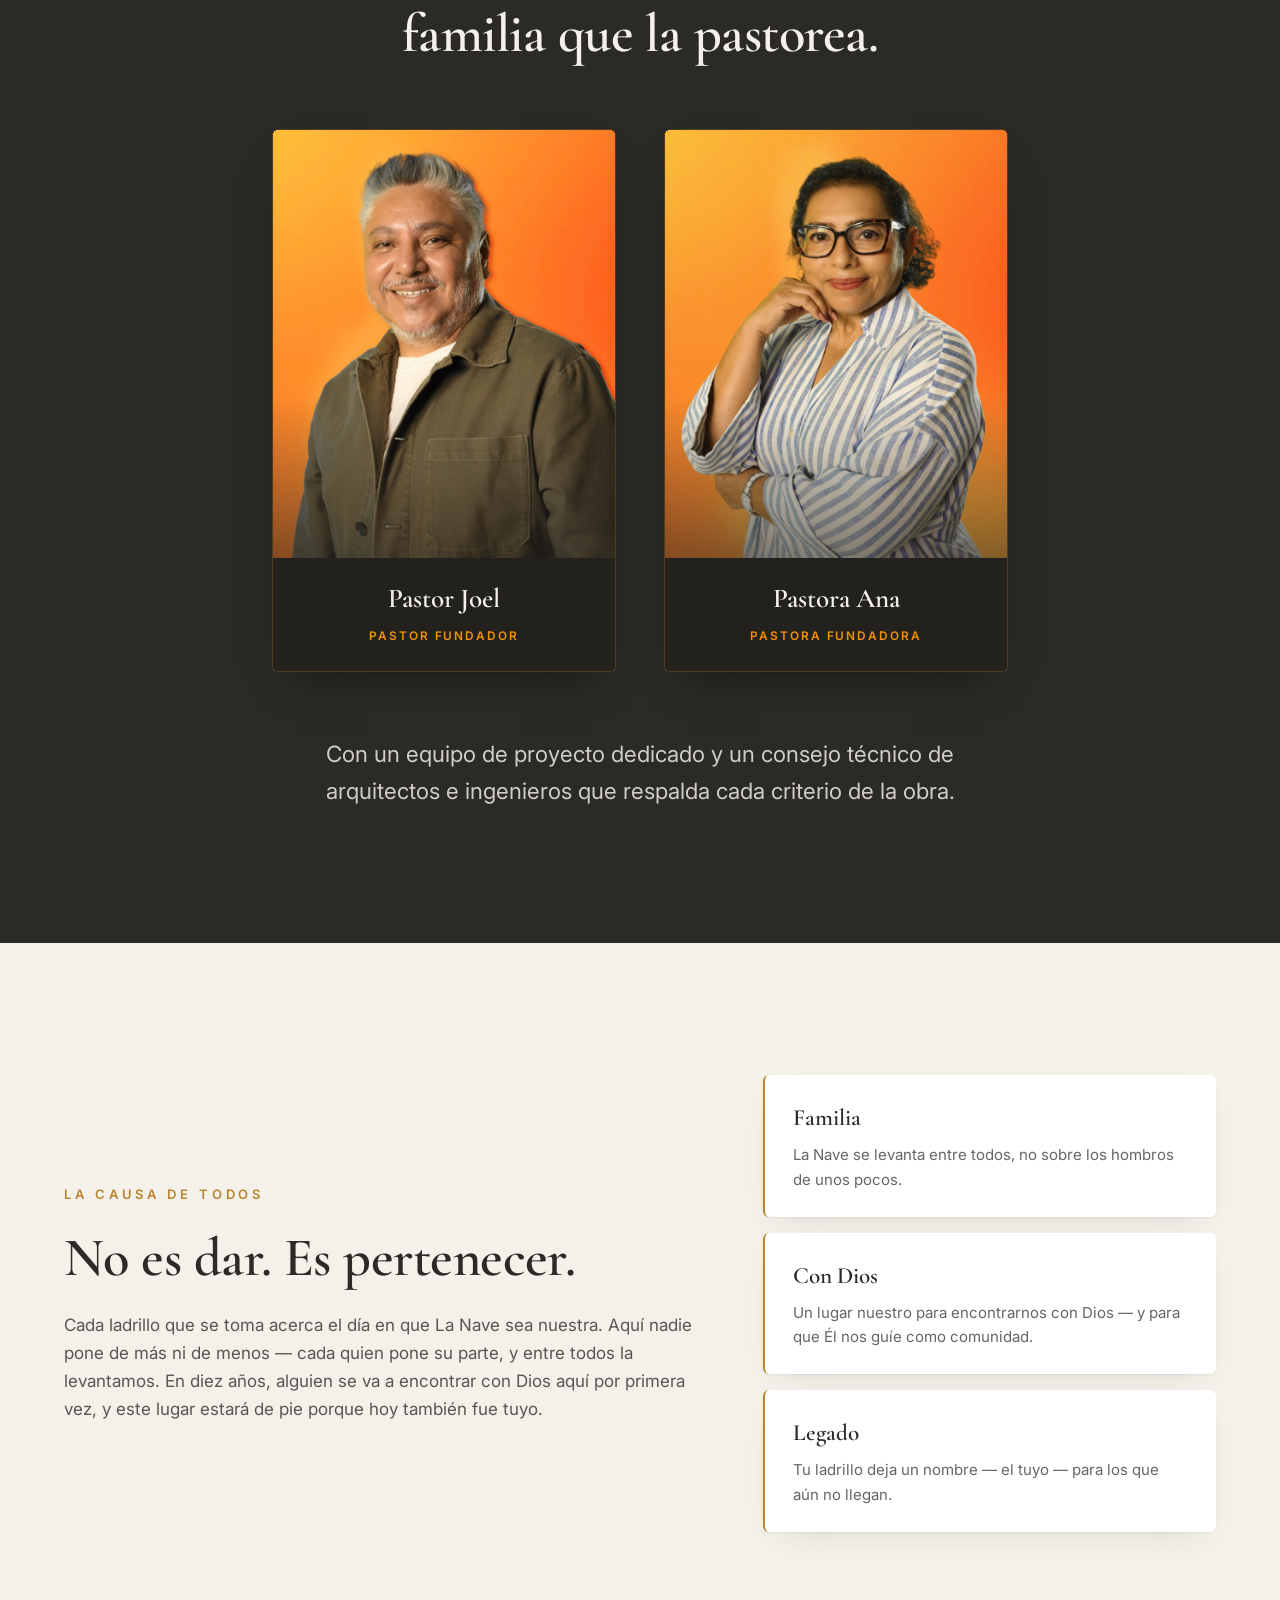
==== commit 27261ae8: "261115_ADR-E_Merida · La Nave: el corte ahora tiene medidor, y dos cosas que el QA de escritorio no " ====
--- a/index.html
+++ b/index.html
@@ -356,7 +356,7 @@
         <p class="body-lg porque-lede">Durante años nunca tuvimos un lugar propio&nbsp;— siempre prestado o rentado, siempre de alguien más. Y aun así no dejamos de crecer: hoy son dos cultos cada domingo, a las 10 y a las 12, y seguimos quedándonos cortos. La&nbsp;Nave es el primer lugar hecho para nosotros&nbsp;— para nuestras familias, para nuestros hijos y nuestros padres, y para el lugar donde nos encontramos con Dios.</p>
 
         <p class="label label-center historia-label">De dónde venimos</p>
-        <ol class="historia" role="list">
+        <ol class="historia" role="list" tabindex="0" aria-label="De dónde venimos">
           <li class="hito-lugar">
             <span class="hito-num">01</span>
             <span class="hito-foto"><img src="assets/sala-casa.jpg" alt="La banda de la comunidad tocando en la sala de una casa pintada de negro, convertida en escenario para transmitir" width="1440" height="811" loading="lazy" decoding="async"></span>
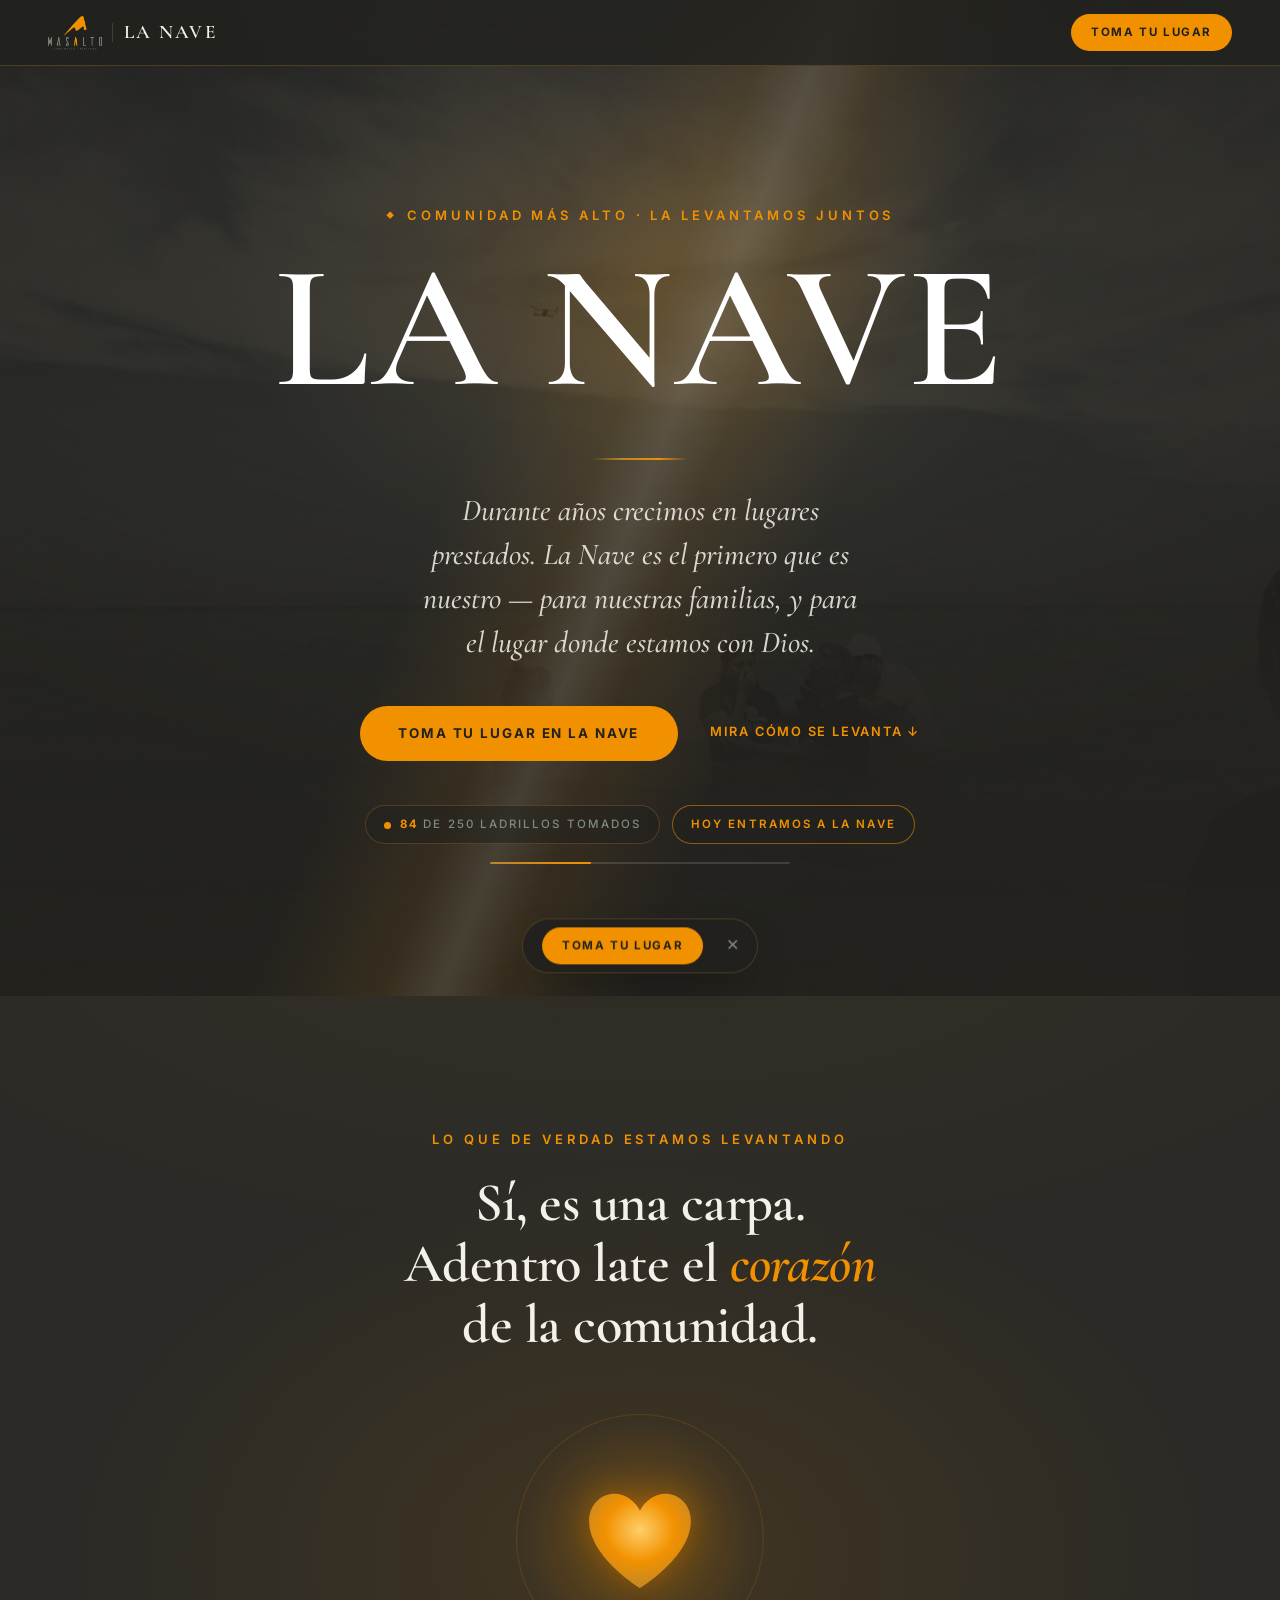
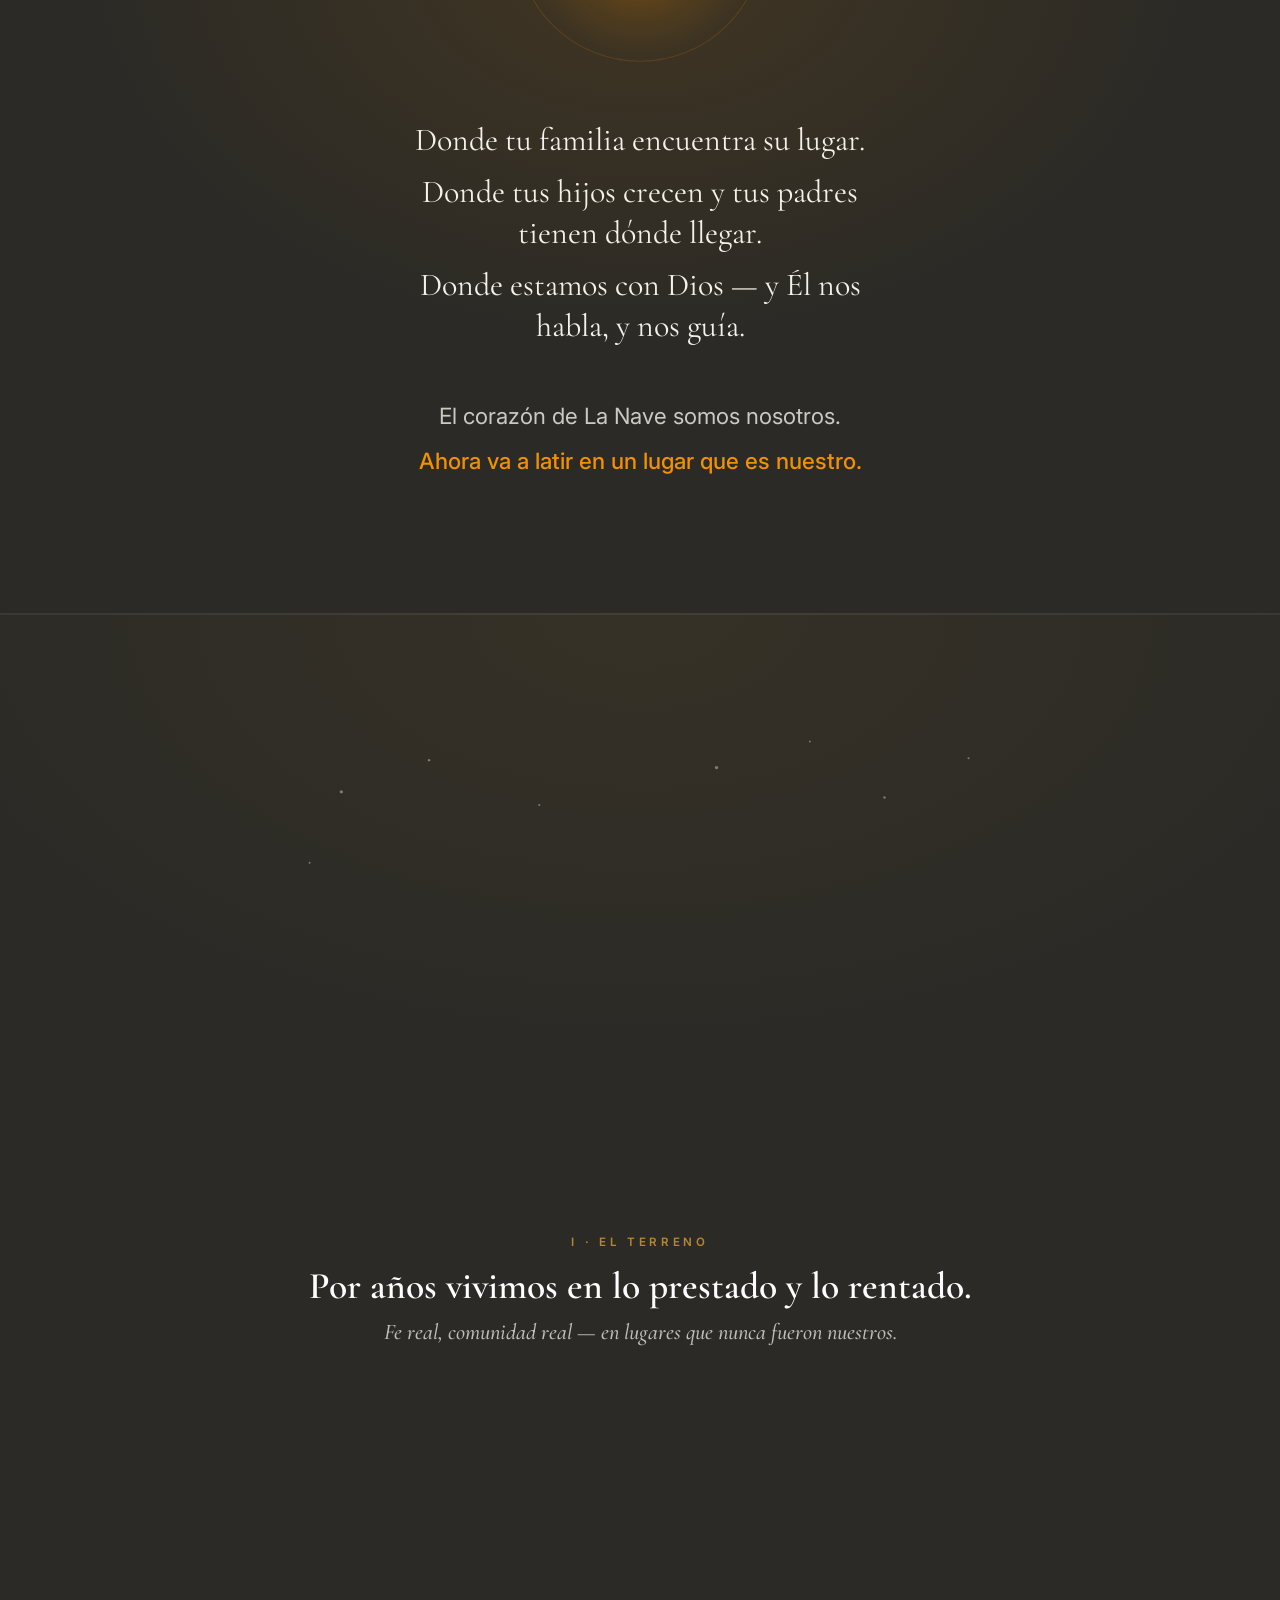
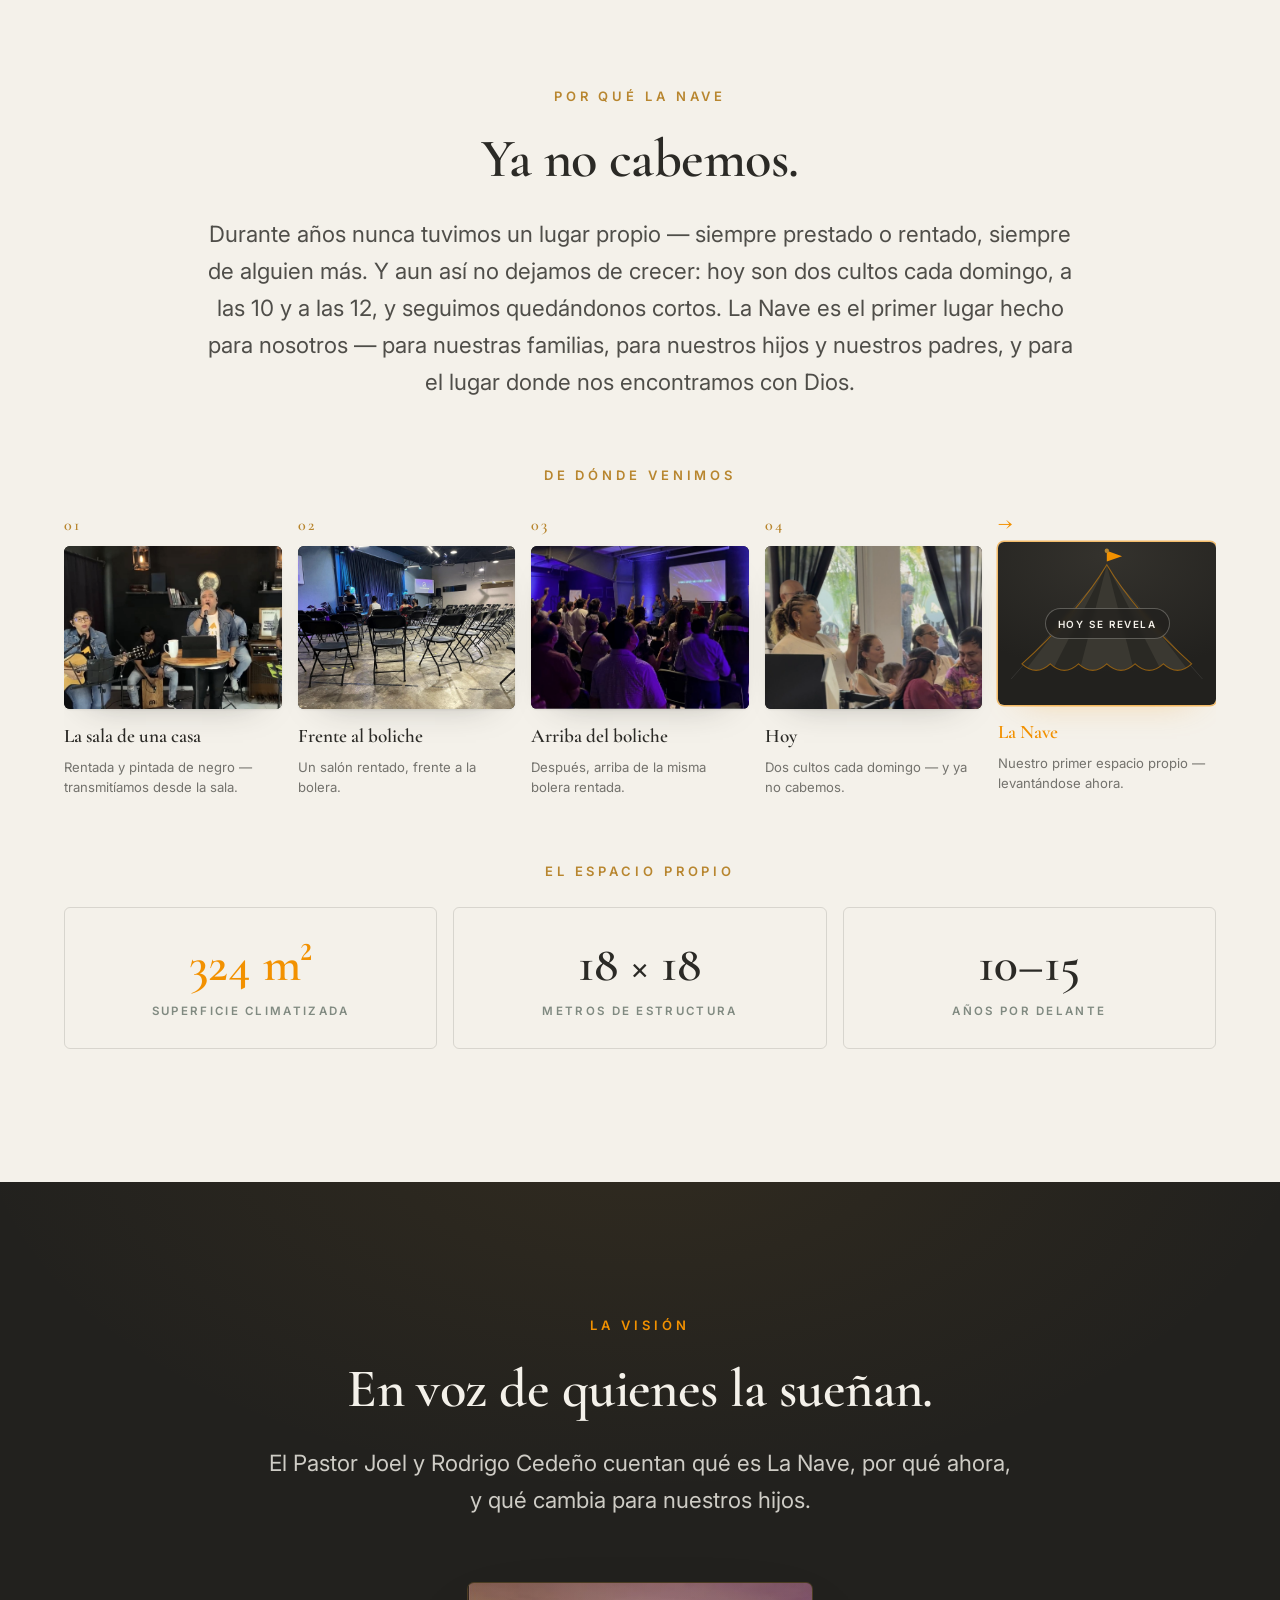
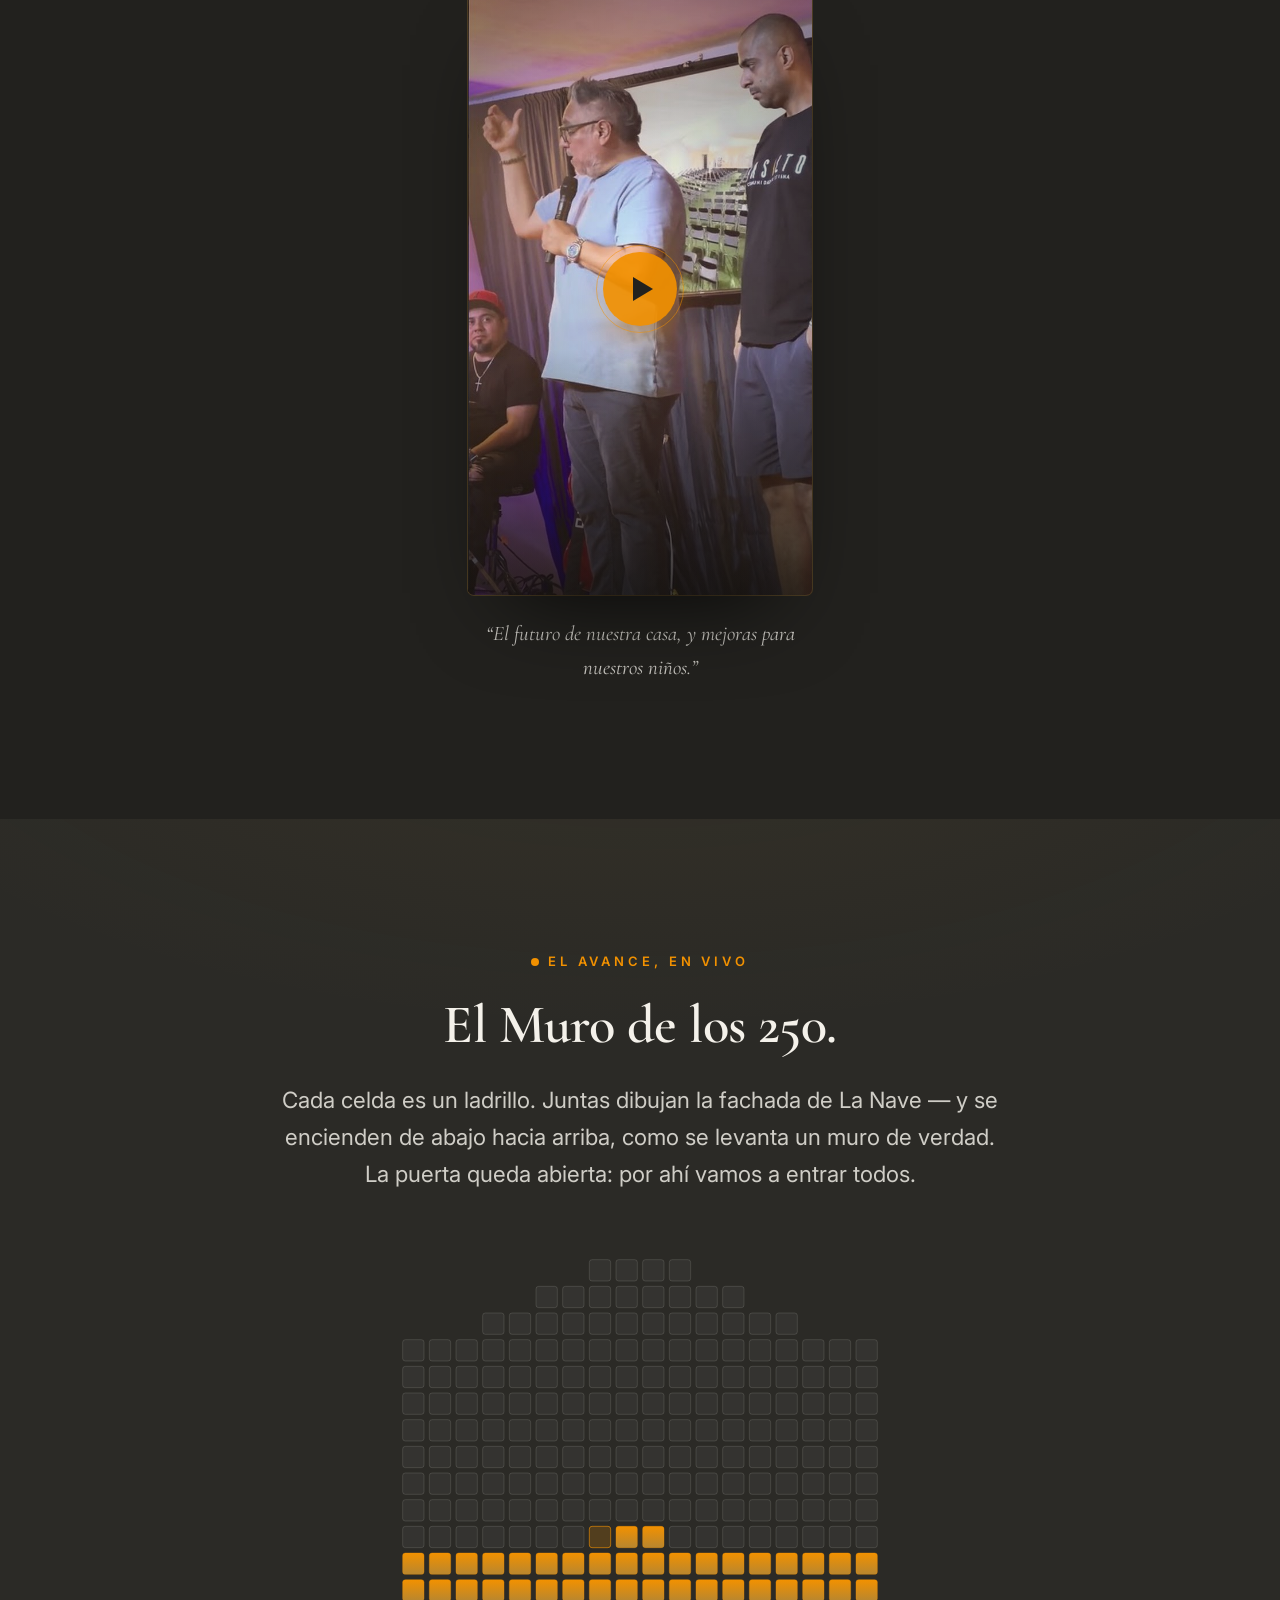
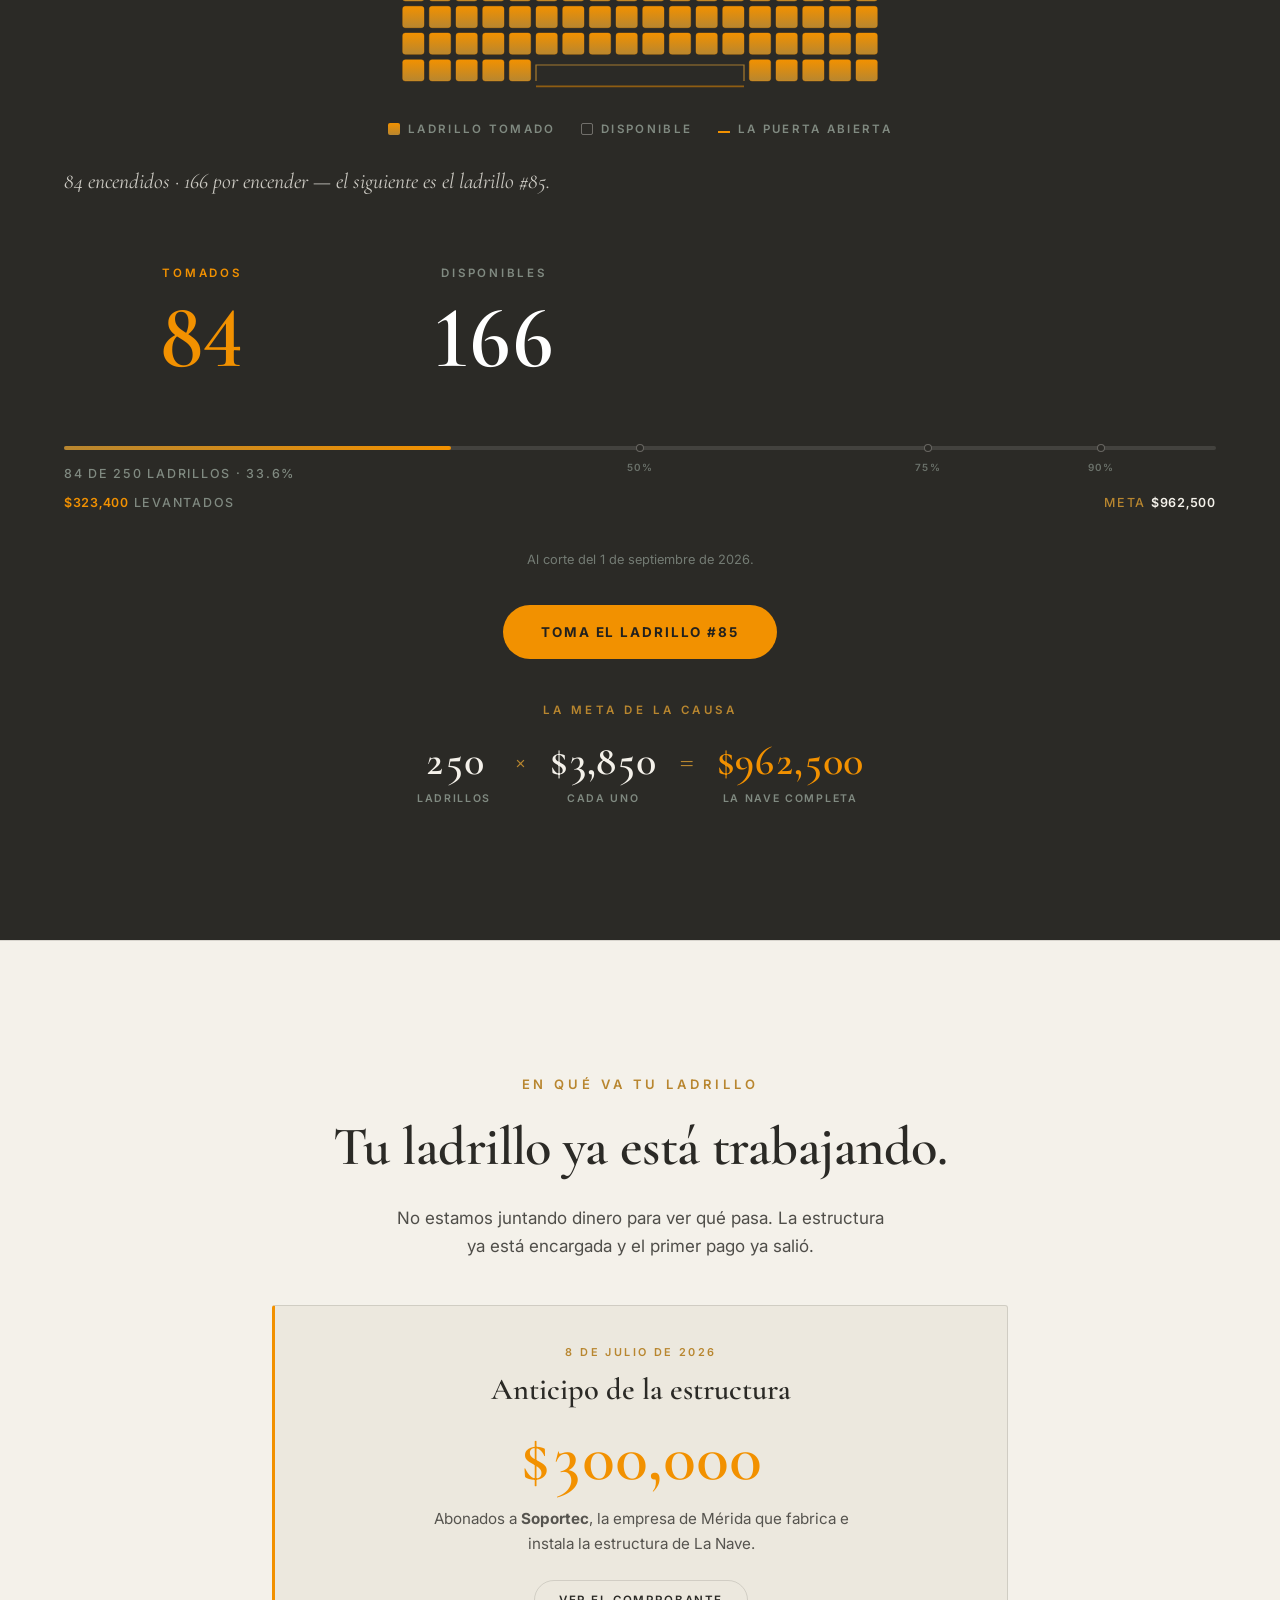
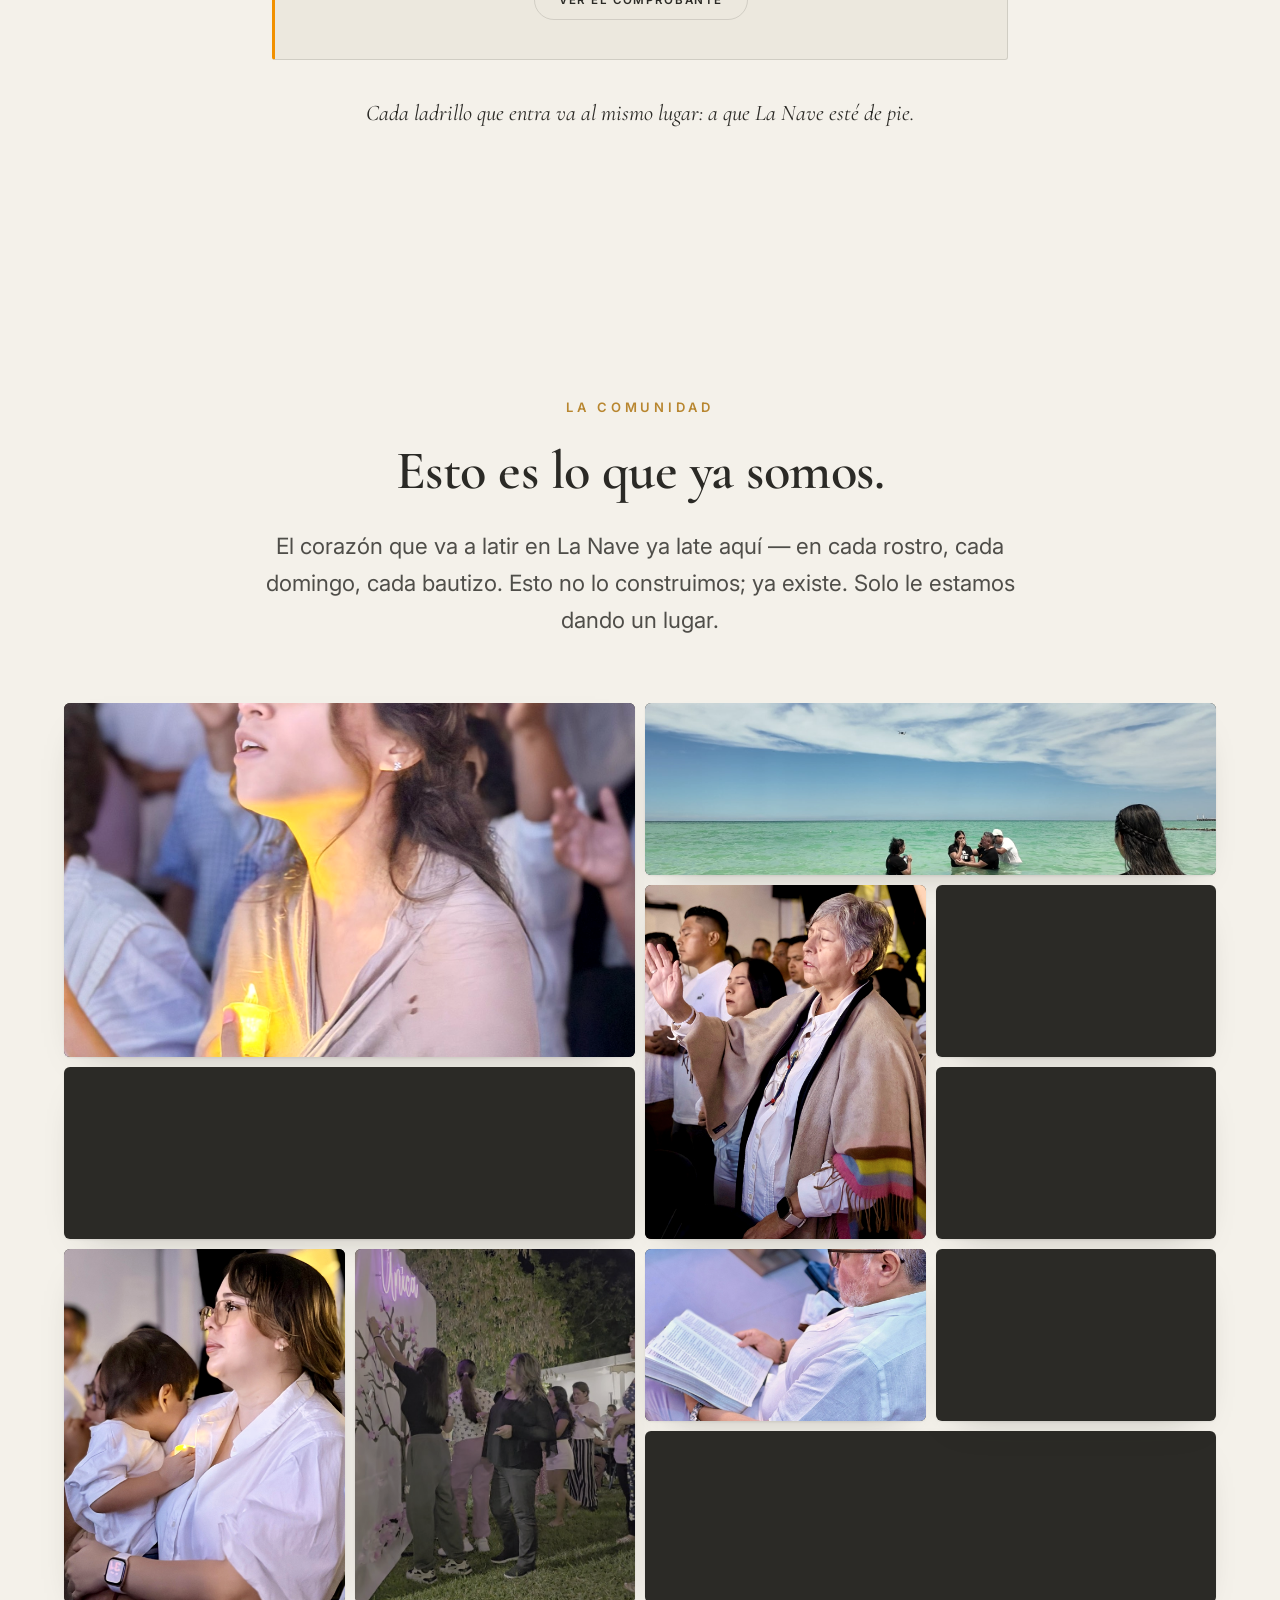
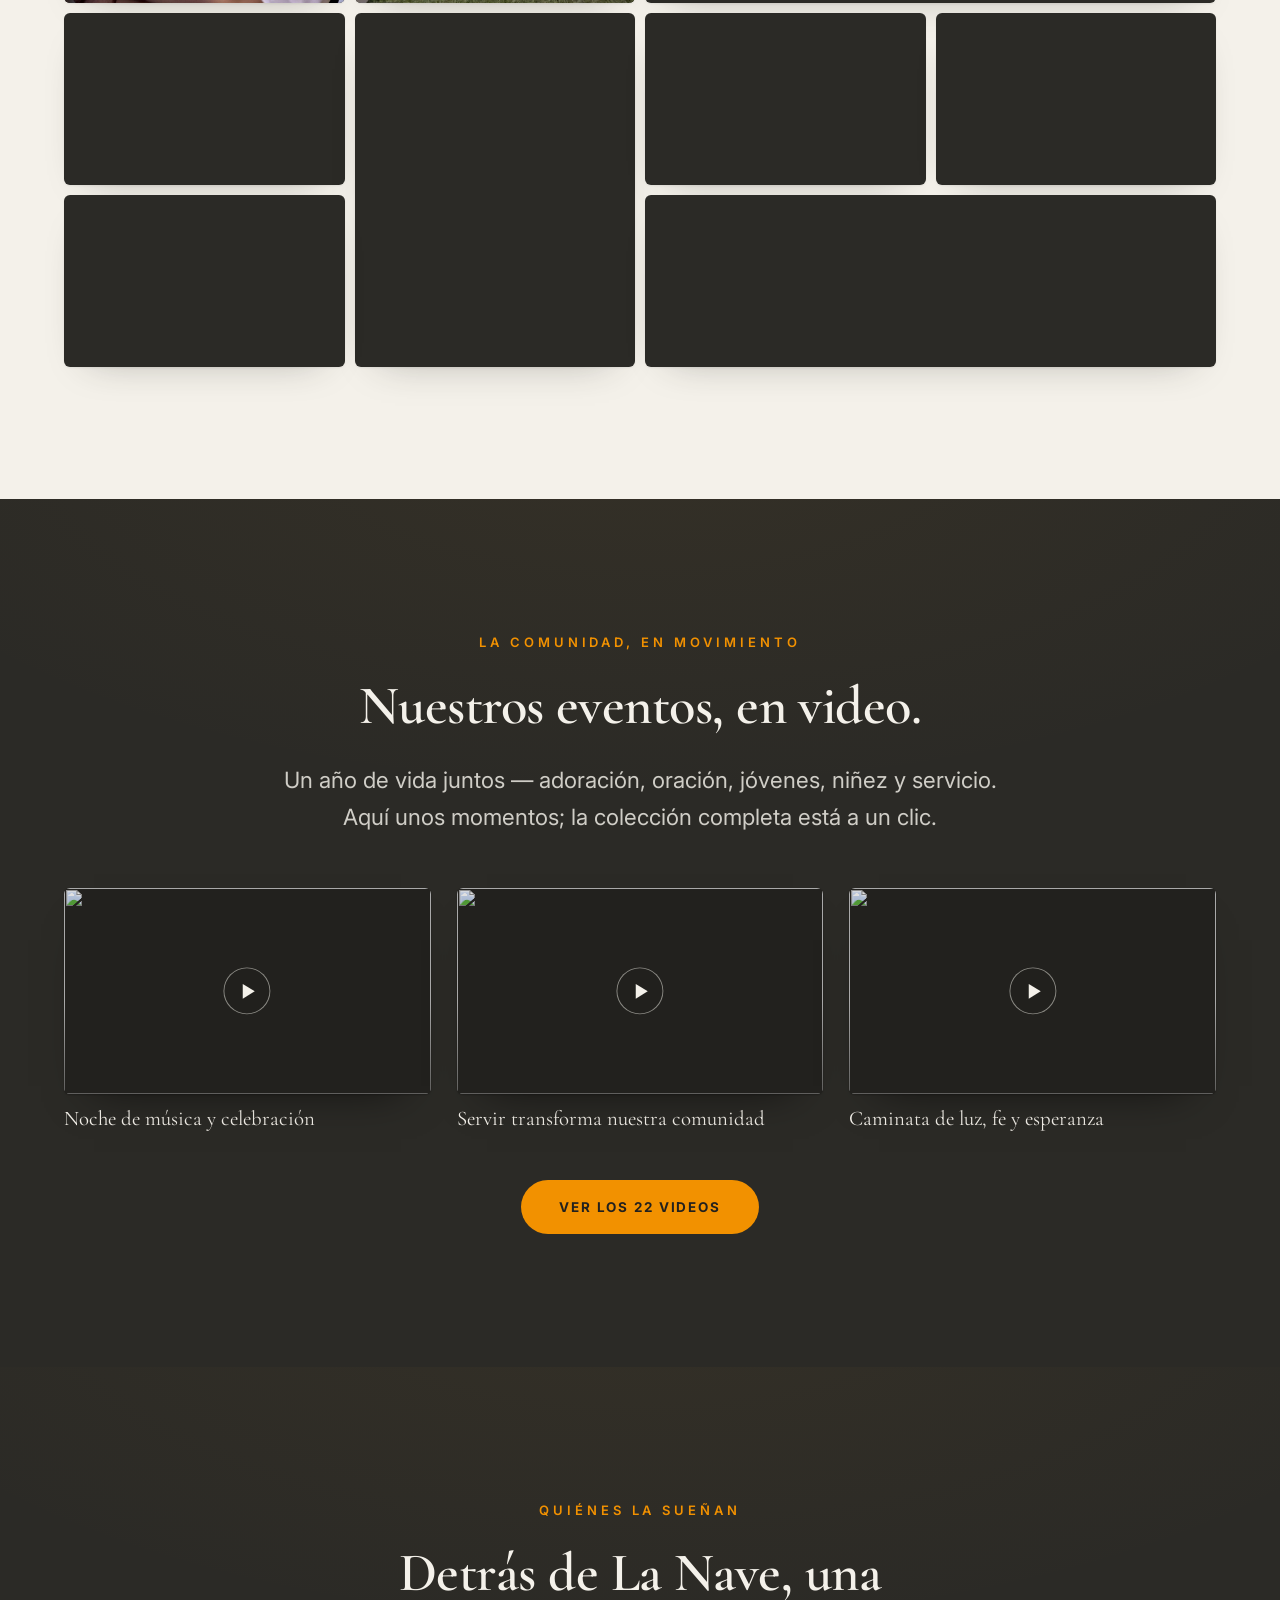
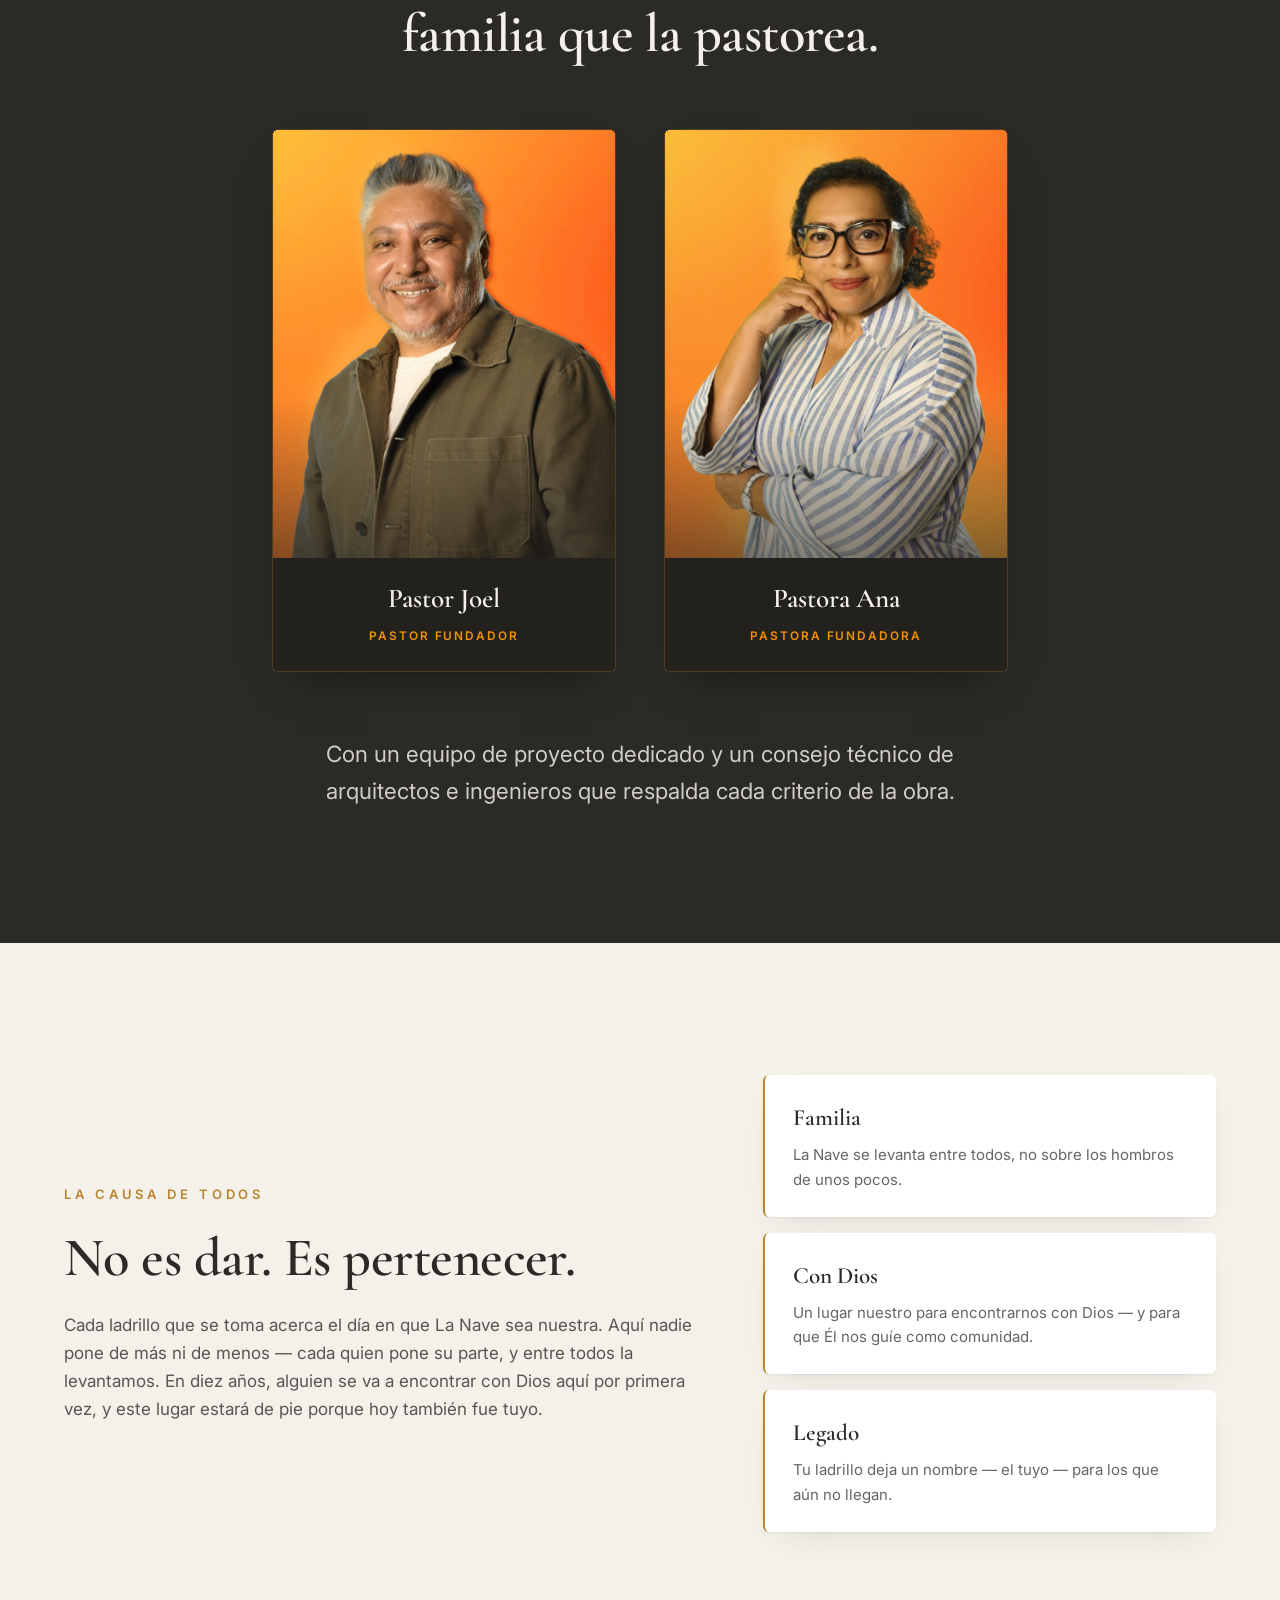
==== commit 6565f8a0: "261116_ADR-E_Merida · La Nave cambia de tiempo verbal: el sitio ya dice cuando entramos, y la fecha " ====
--- a/index.html
+++ b/index.html
@@ -164,6 +164,7 @@
         <div class="hero-live hero-in" style="--d:1.45s">
           <div class="chips" role="status">
             <p class="chip chip-live" id="js-chip-avance">84 de 250 ladrillos</p>
+            <p class="chip chip-estreno" id="js-chip-estreno" hidden></p>
           </div>
           <div class="hero-track" aria-hidden="true"><span id="js-hero-fill"></span></div>
         </div>
@@ -403,7 +404,7 @@
                 <path class="velo-banderin" d="M200 46 L200 16 L228 26 L200 36 Z"/>
                 <circle class="velo-punta" cx="200" cy="16" r="4"/>
               </svg>
-              <span class="velo-sello">Aún no se revela</span>
+              <span class="velo-sello" data-estreno-sello>Aún no se revela</span>
             </span>
             <h3 class="hito-titulo">La Nave</h3>
             <p class="hito-desc">Nuestro primer espacio propio&nbsp;— levantándose ahora.</p>
@@ -805,6 +806,7 @@
     <section class="band band-dark band-final" id="final" aria-labelledby="final-heading" data-spotlight>
       <div class="wrap wrap-narrow reveal">
         <img class="final-logo" src="assets/logo-masalto.png" alt="Más Alto · Comunidad Cristiana" width="375" height="236">
+        <p class="final-estreno" data-estreno="{cuando} entramos a La Nave." hidden></p>
         <h2 id="final-heading" class="final-title">Toma tu lugar<br>en <span class="brand-caps">La&nbsp;Nave</span>.</h2>
         <a class="btn btn-lg" id="js-wa-cta-final" href="#tomar" data-cta="final">Toma tu lugar en La Nave</a>
         <p class="cta-url cta-url-final" id="js-url-display-final">lanave.comunidadmasalto.org</p>
--- a/assets/experiencia.css
+++ b/assets/experiencia.css
@@ -1740,3 +1740,18 @@
   .ev-acta, .ev-ver { transition: none; }
   .ev-ver:hover { transform: none; }
 }
+
+/* ---------- el estreno · 16·nov·2026 ----------
+   Sólo aparece si config.estreno tiene fecha; el HTML nunca la escribe. */
+.chip-estreno {
+  border-color: color-mix(in srgb, var(--naranja) 52%, transparent);
+  color: var(--naranja);
+  font-weight: 600;
+}
+.final-estreno {
+  font-family: var(--font-display);
+  font-size: clamp(1.4rem, 0.9rem + 1.6vw, 2.4rem);
+  font-style: italic;
+  color: var(--naranja);
+  margin-bottom: 0.9rem;
+}
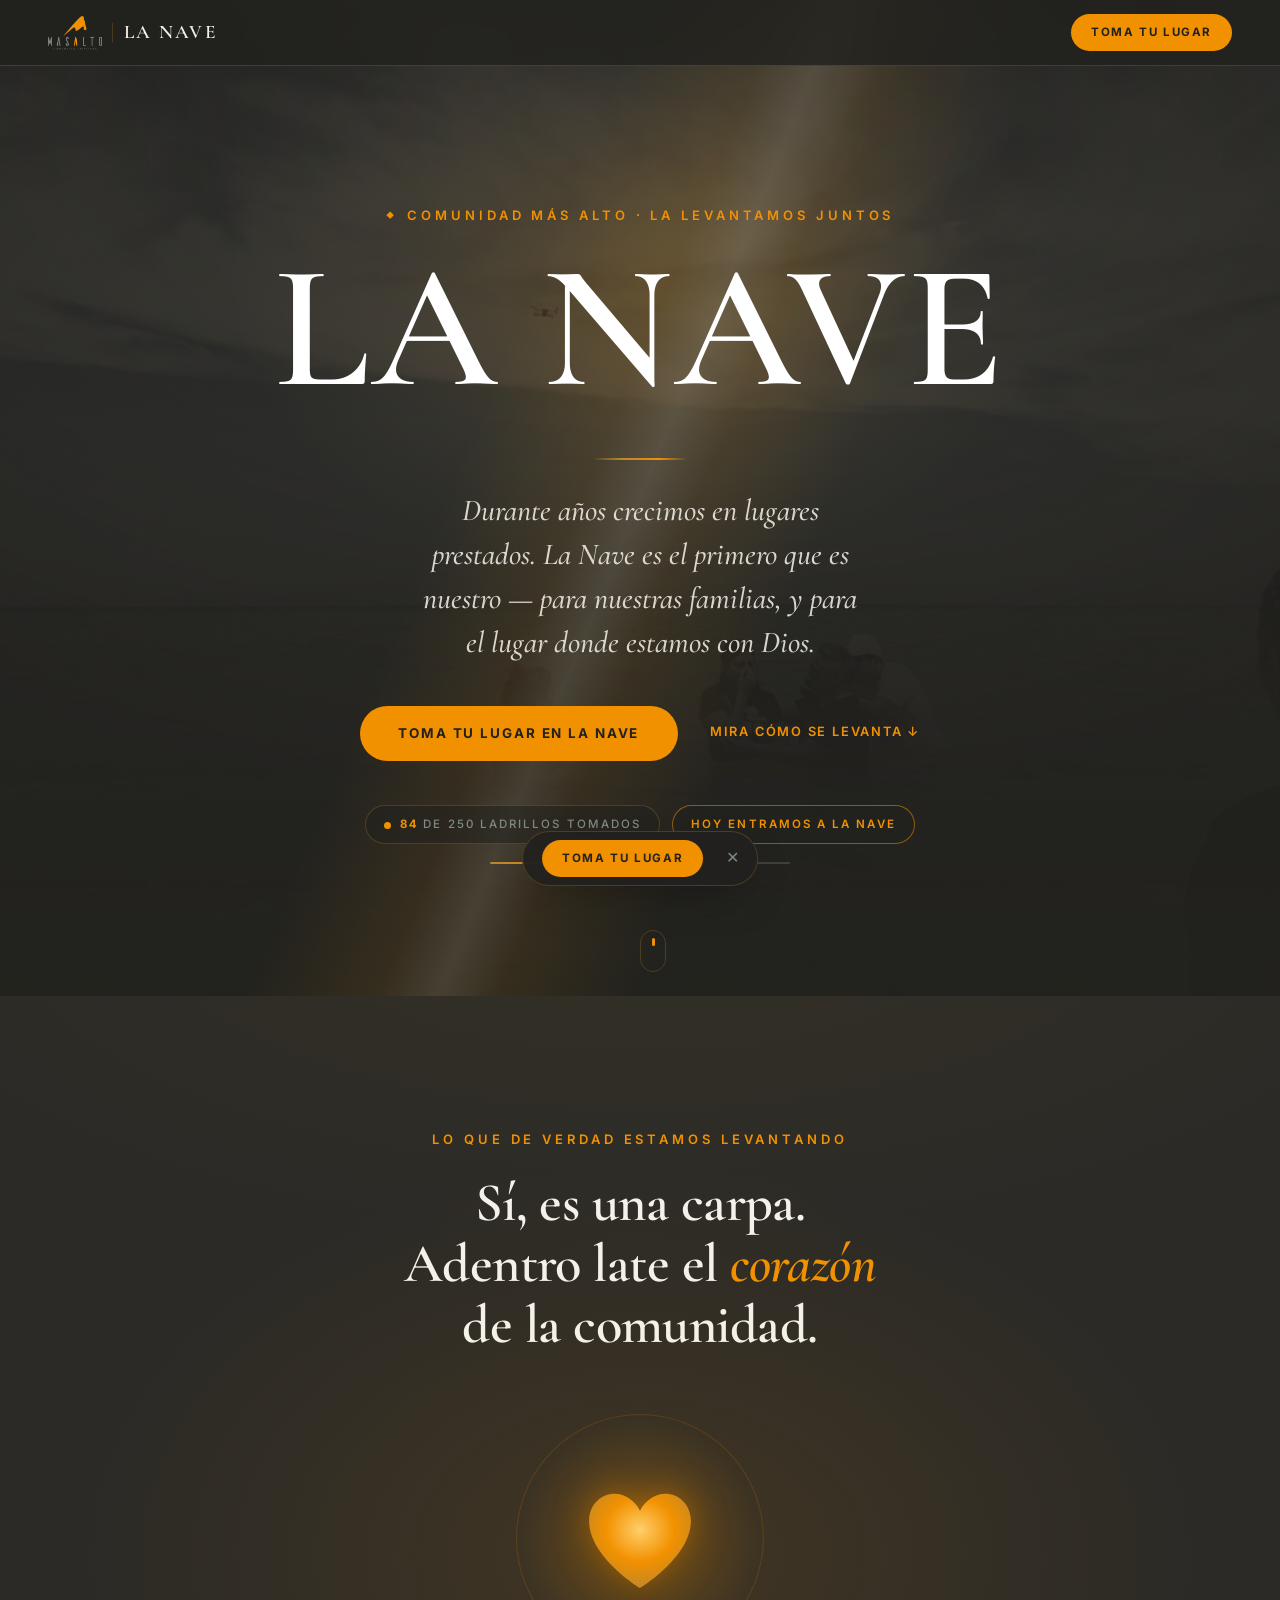
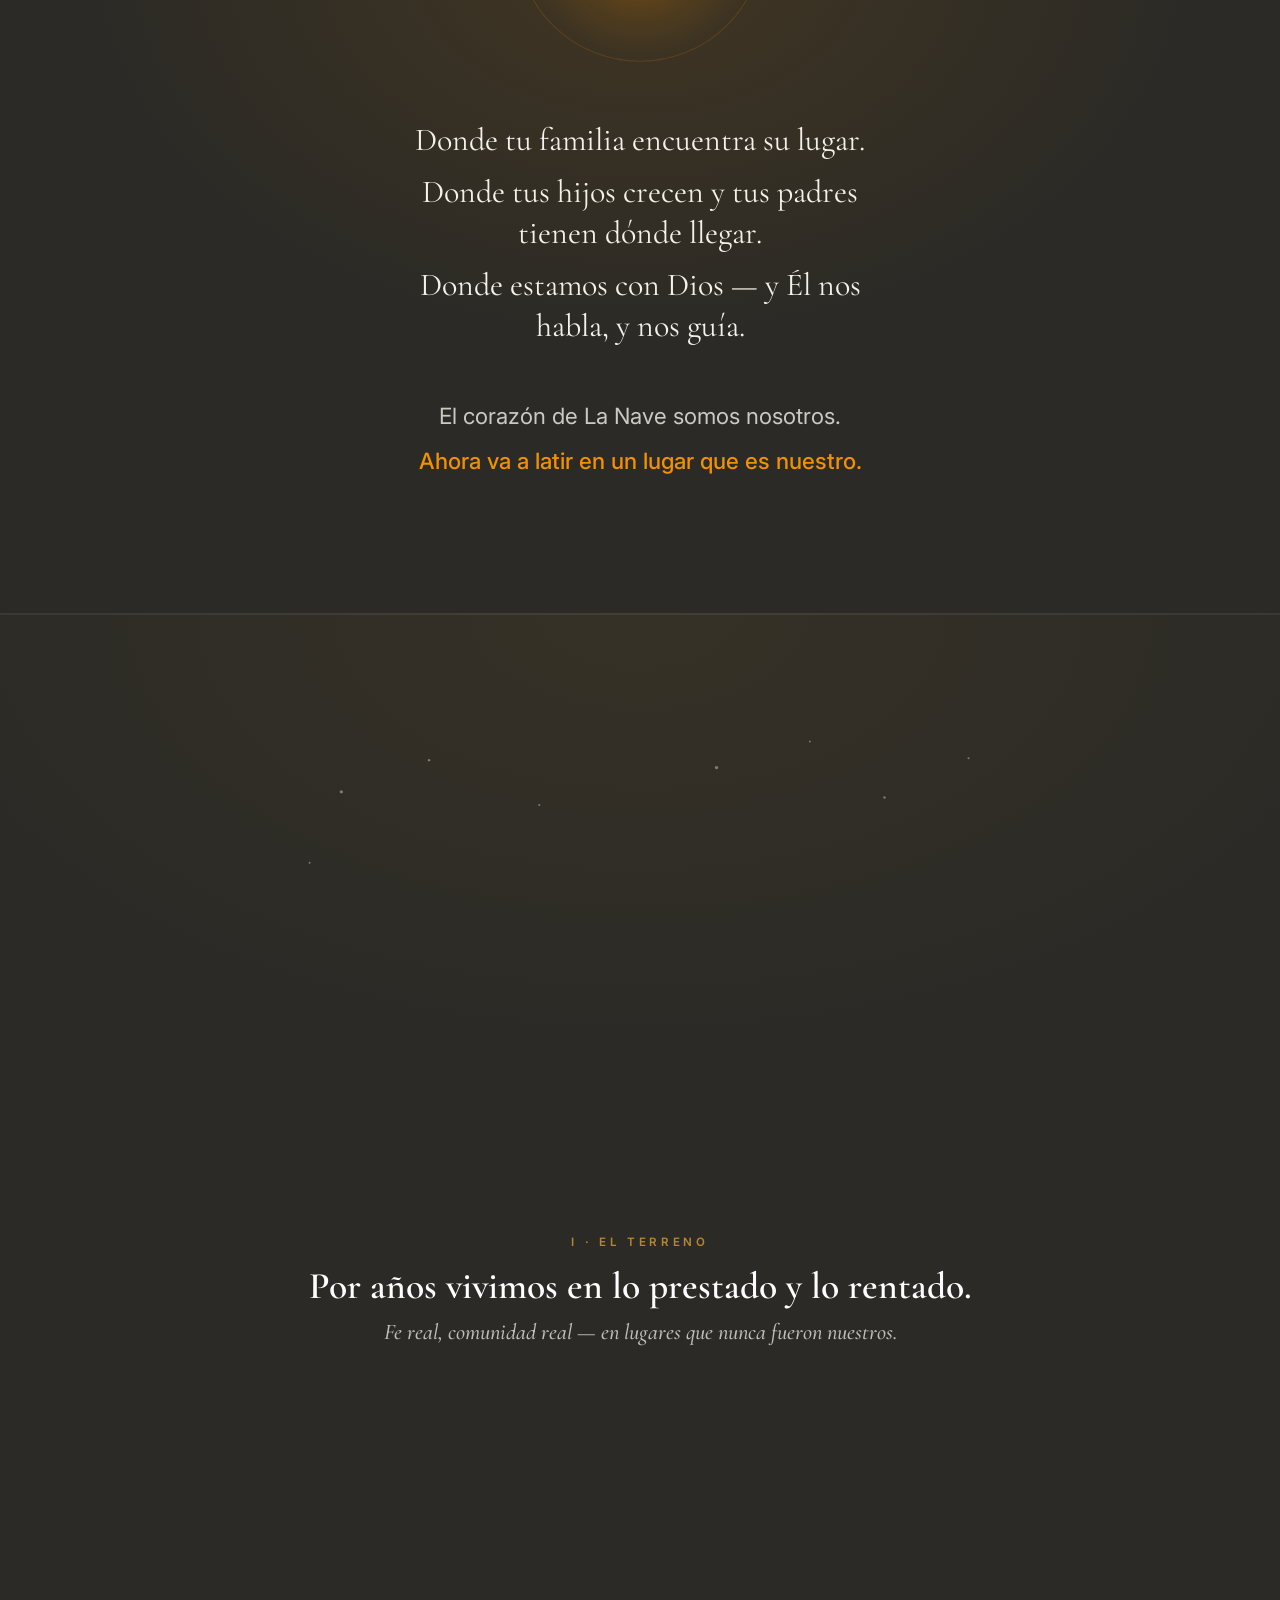
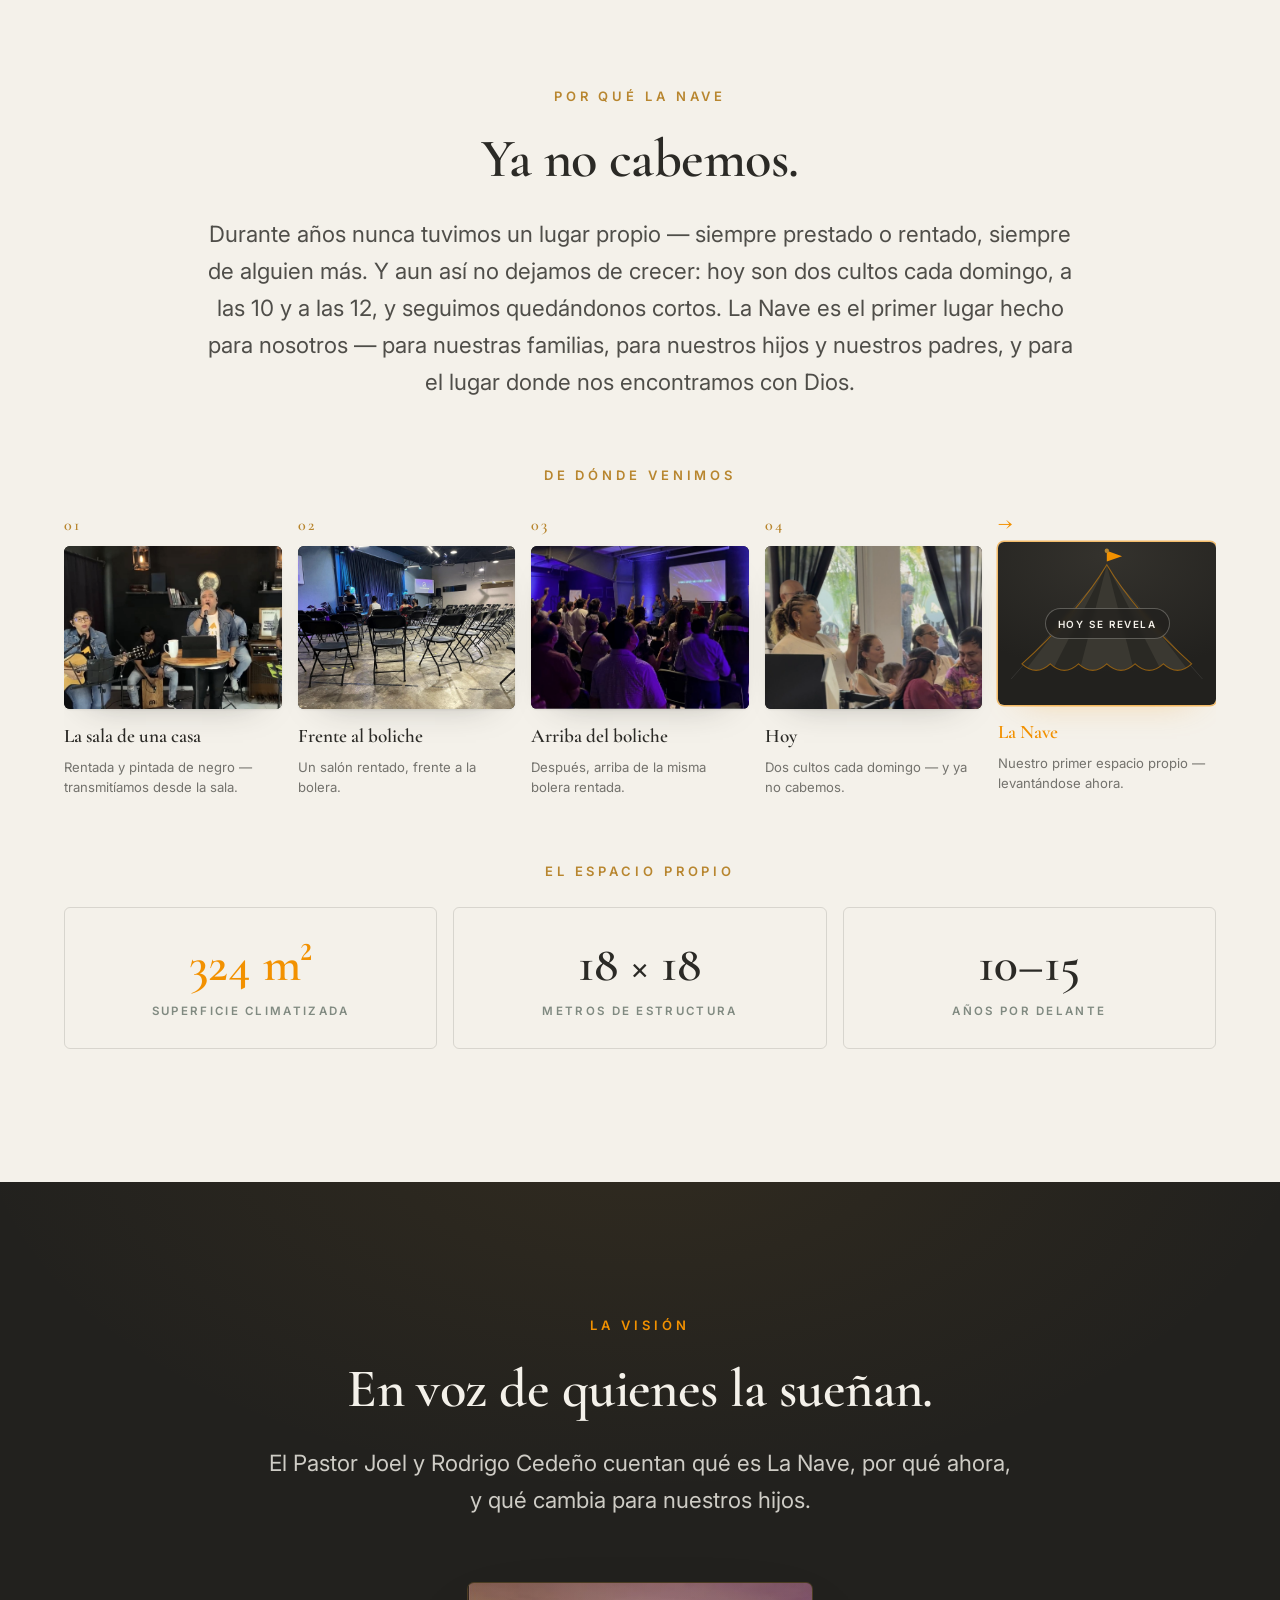
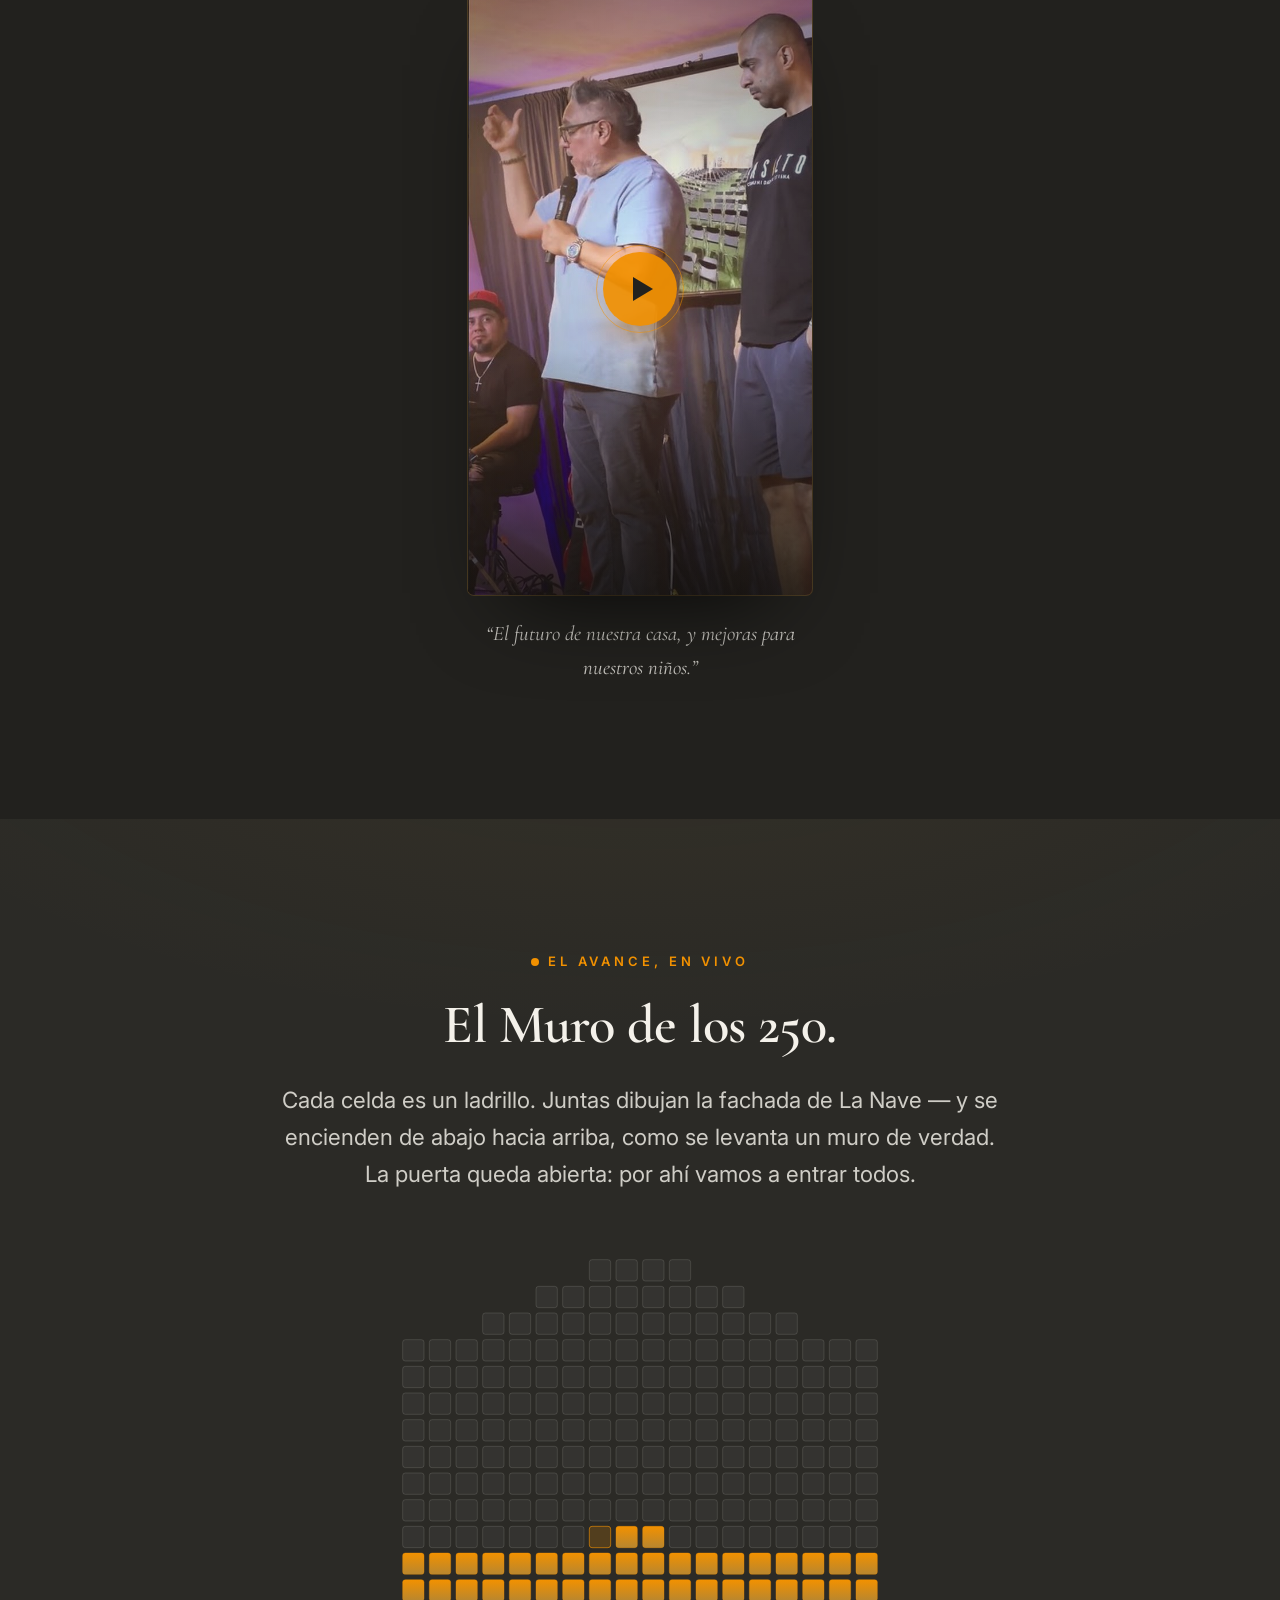
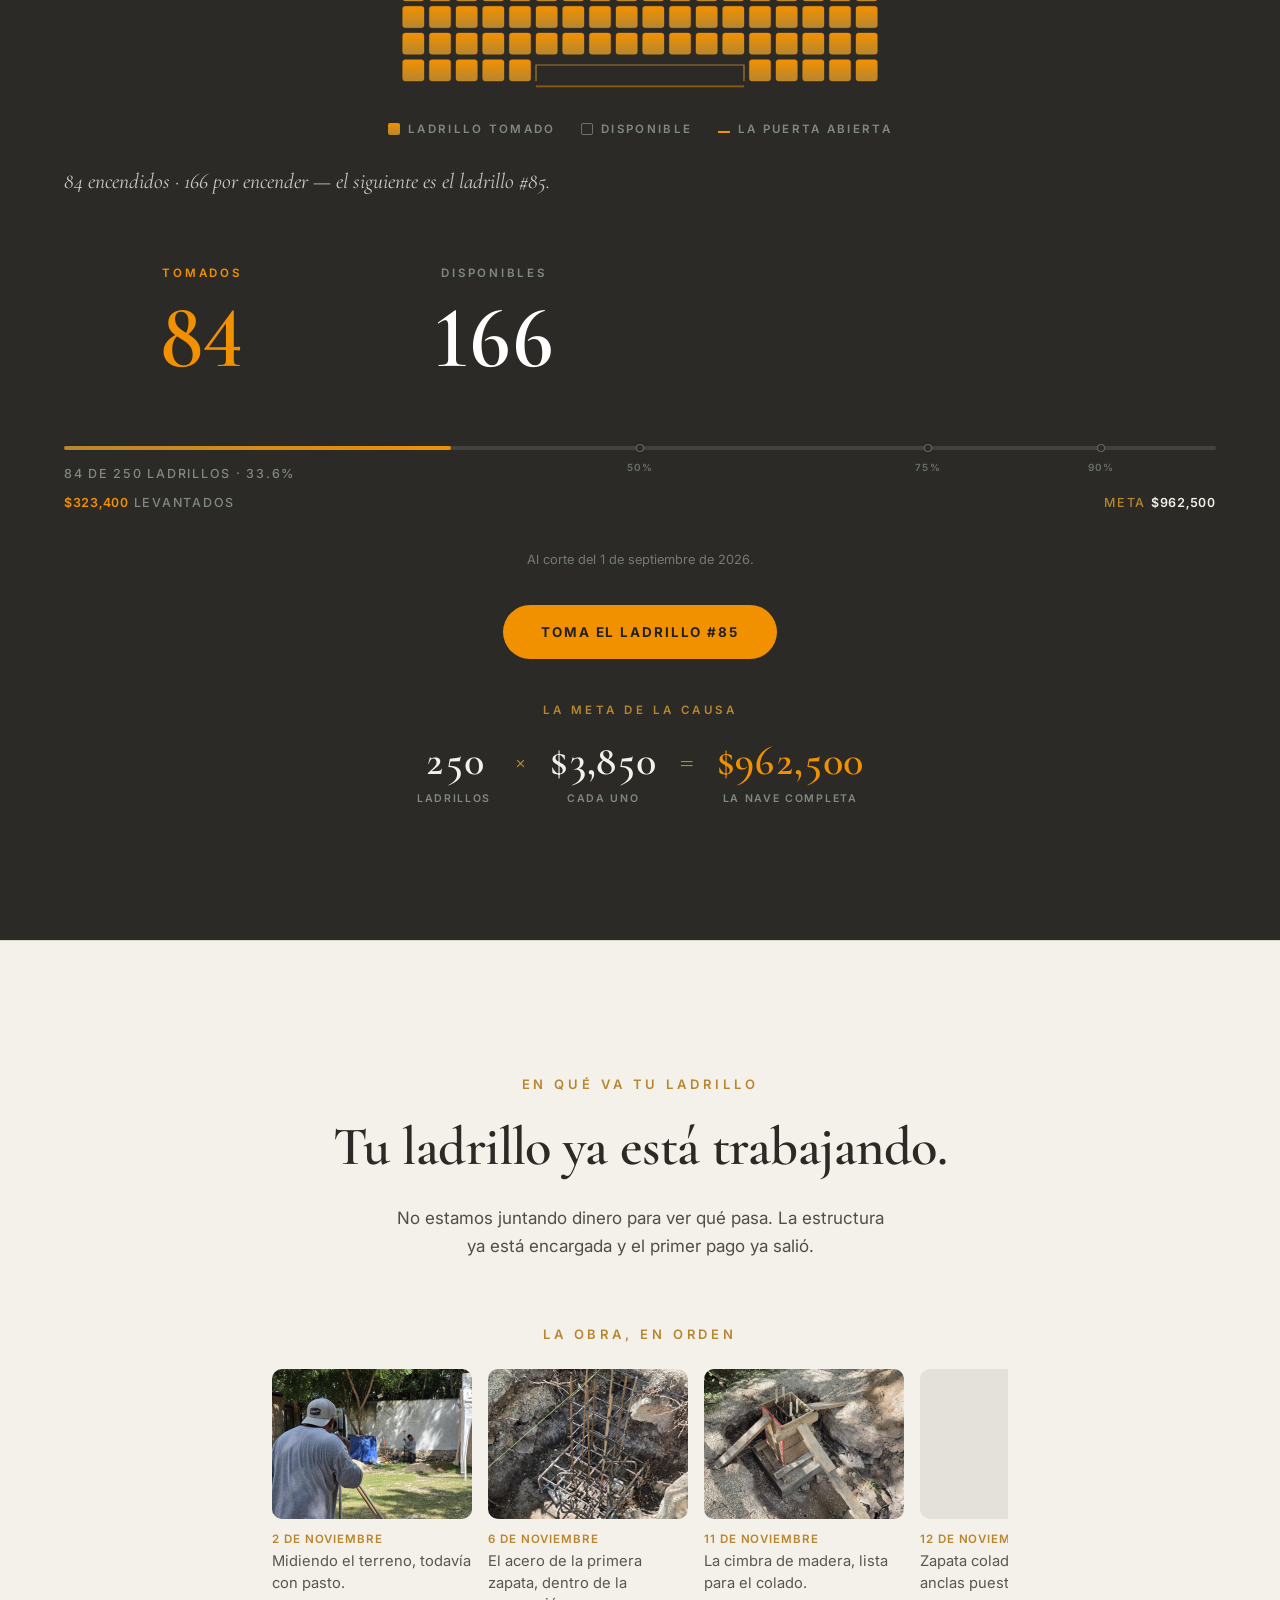
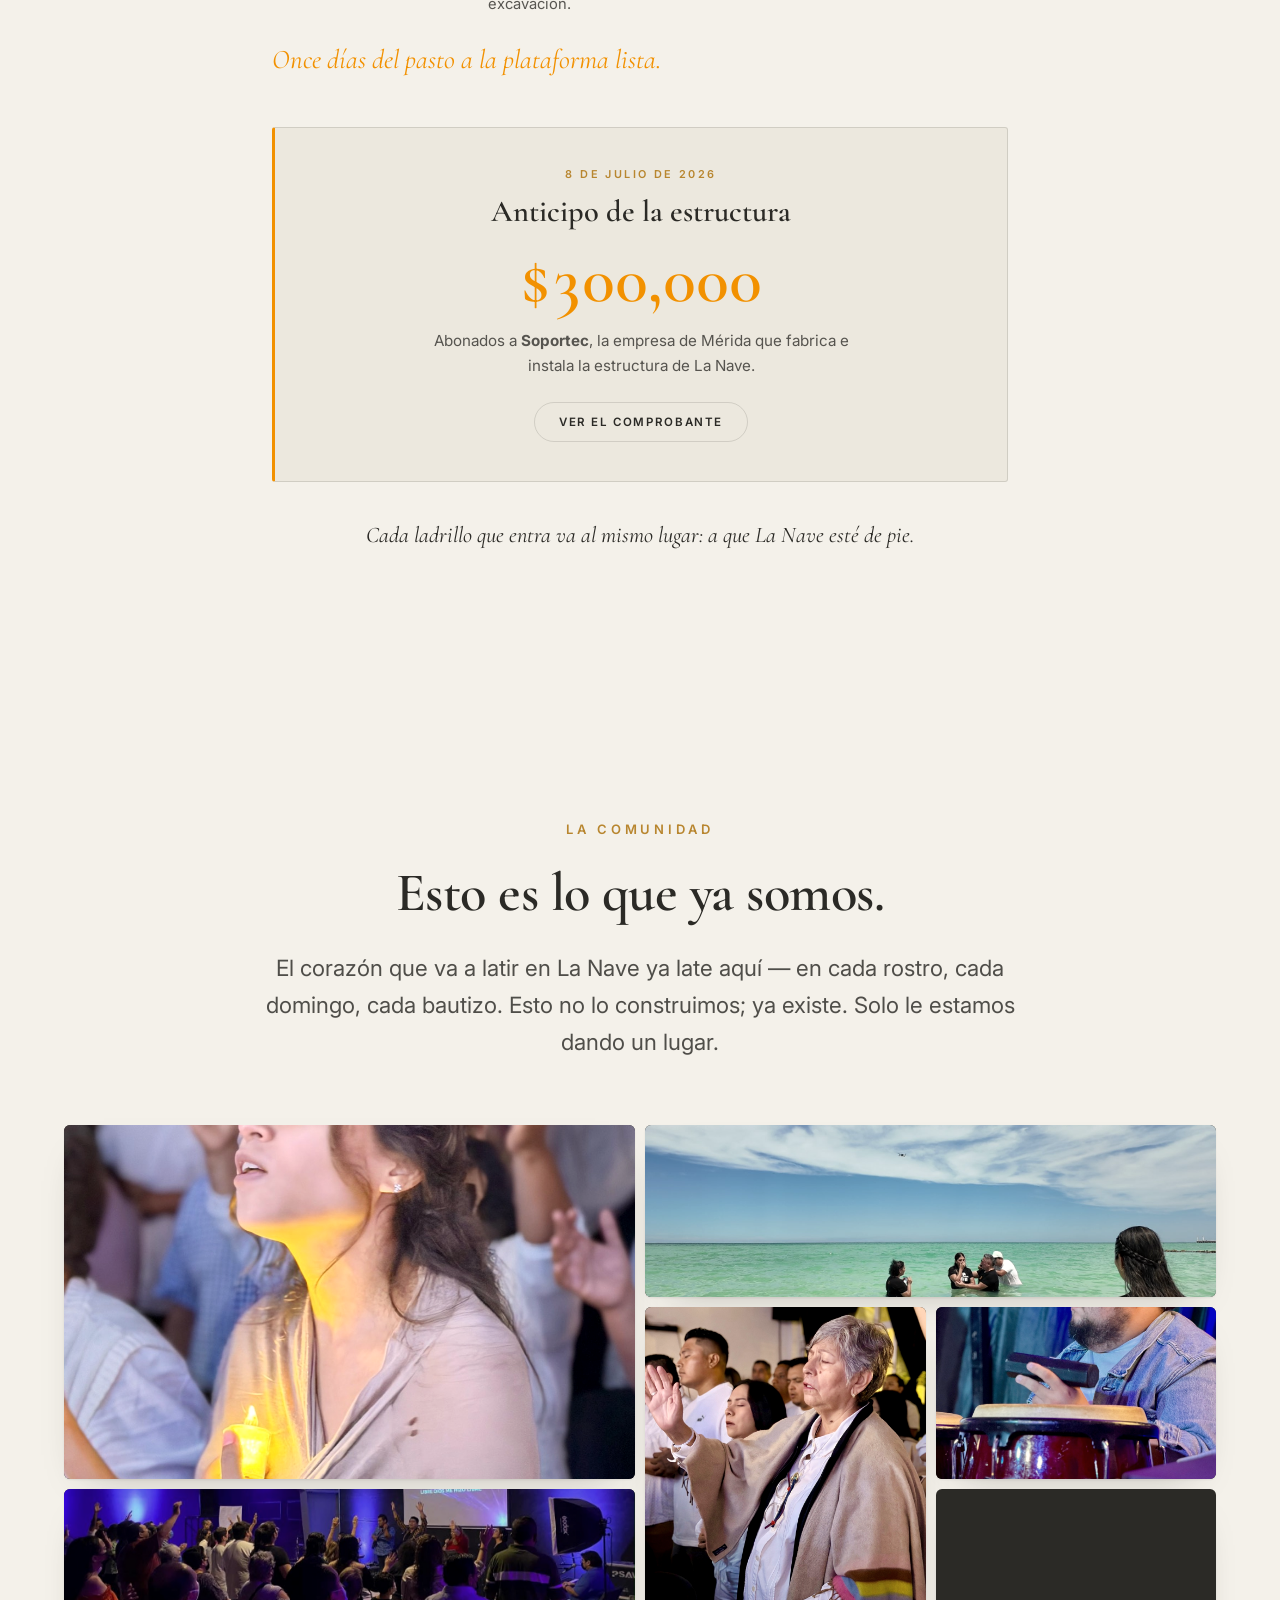
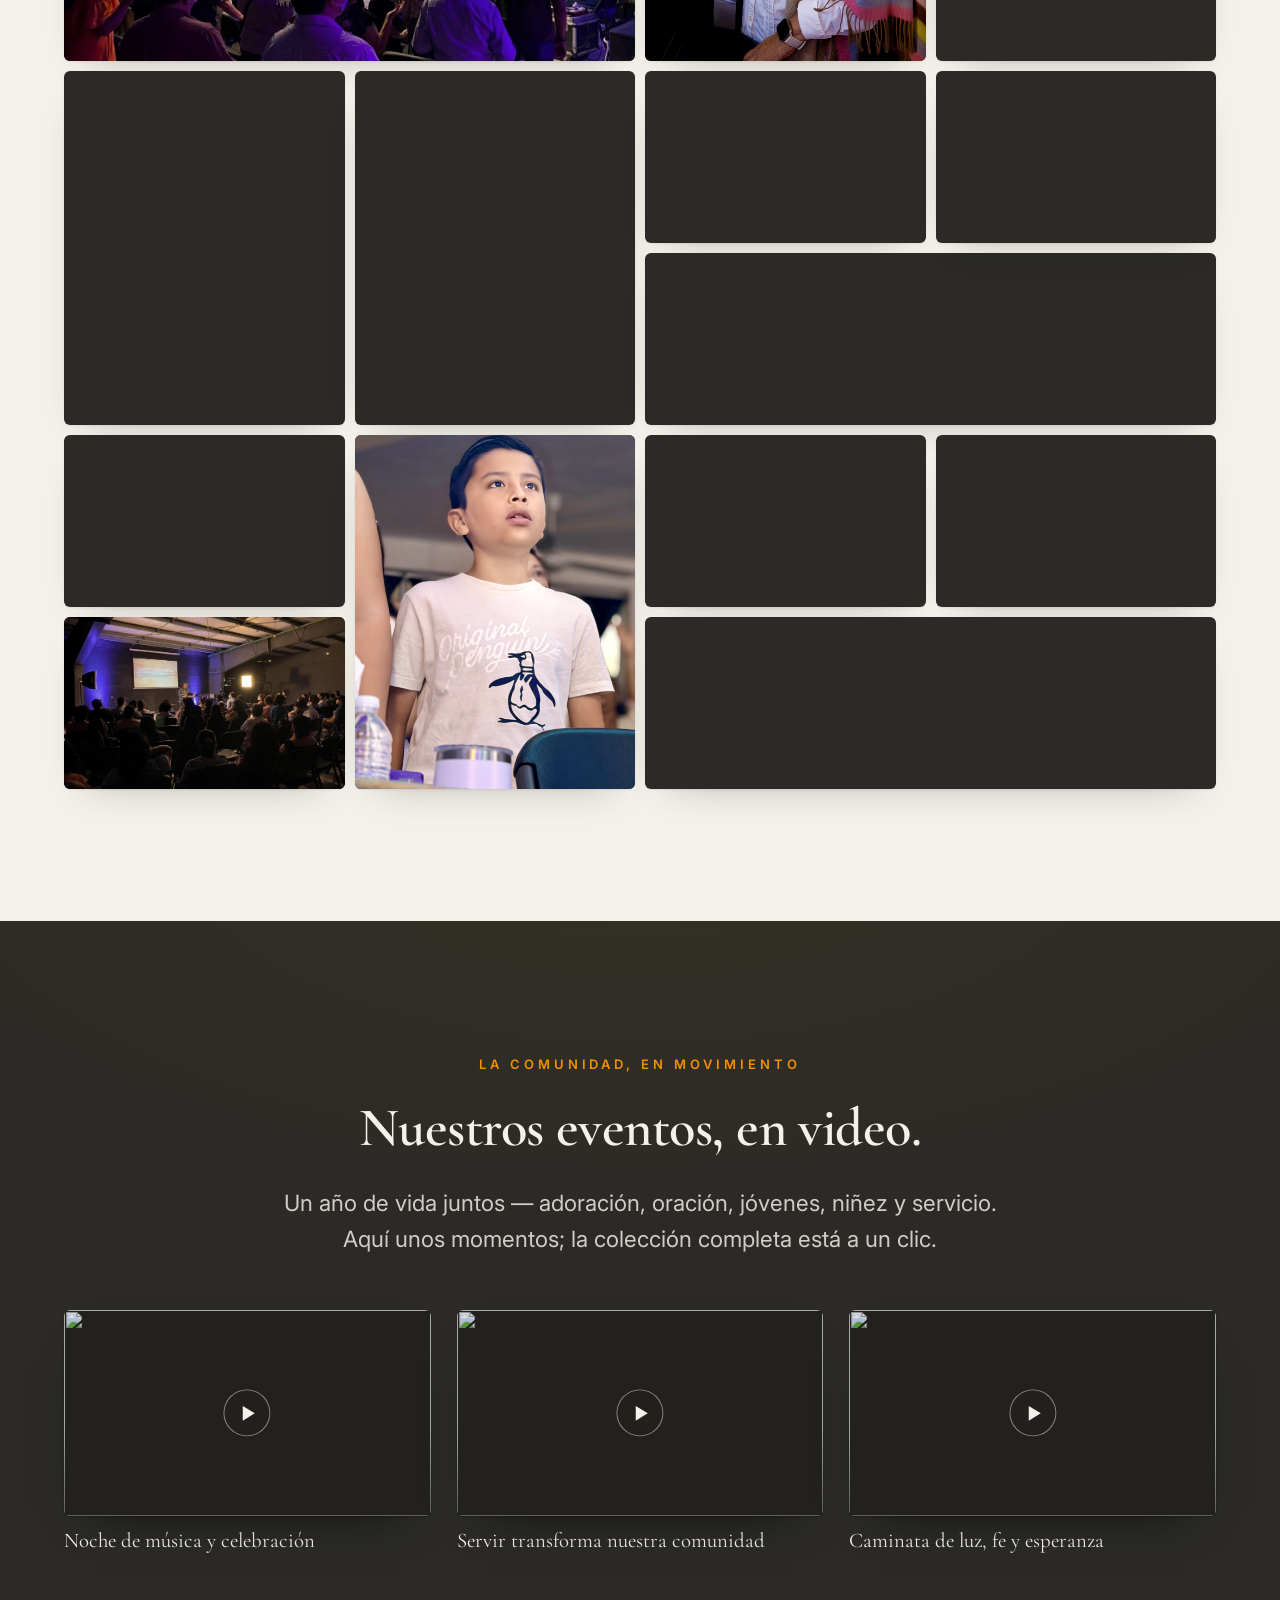
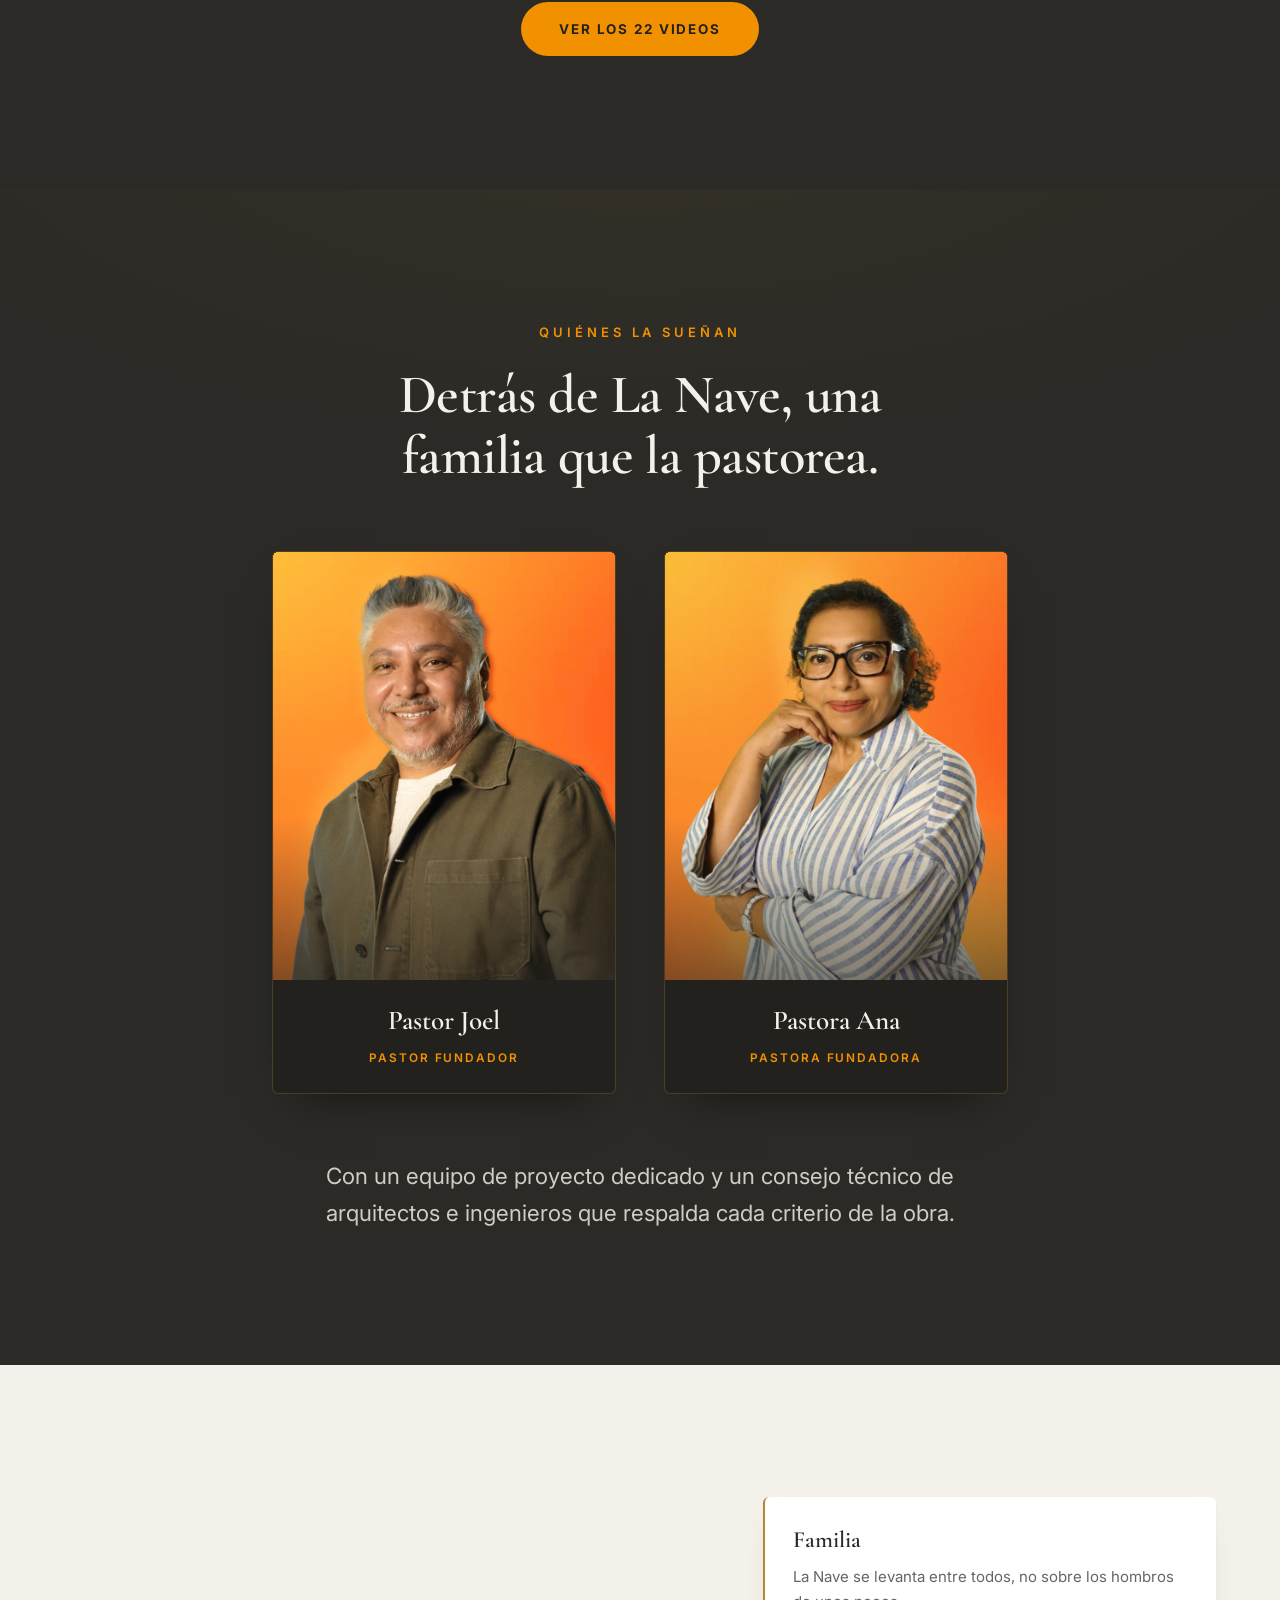
==== commit 423b7541: "261117_ADR-E_Merida · La Nave: la media no tiene carpa, tiene el suelo — y el suelo cuenta mejor la " ====
--- a/index.html
+++ b/index.html
@@ -521,6 +521,42 @@
         <h2 id="evidencia-heading" class="title-xl title-center">Tu ladrillo ya está trabajando.</h2>
         <p class="ev-lede">No estamos juntando dinero para ver qué pasa. La estructura ya está encargada y el primer pago ya salió.</p>
 
+
+        <p class="label label-center obra-label">La obra, en orden</p>
+        <ol class="obra-tira" role="list" tabindex="0" aria-label="La obra, en orden">
+          <li class="obra-paso">
+            <figure>
+              <span class="obra-foto"><img src="assets/obra-01.jpg" alt="Un topógrafo con su tránsito mide el terreno cubierto de pasto, junto a la barda del predio" width="1600" height="1200" loading="lazy" decoding="async"></span>
+              <figcaption><span class="obra-fecha">2 de noviembre</span>Midiendo el terreno, todavía con pasto.</figcaption>
+            </figure>
+          </li>
+          <li class="obra-paso">
+            <figure>
+              <span class="obra-foto"><img src="assets/obra-02.jpg" alt="Parrilla de varilla armada dentro de una excavación abierta en la roca" width="1200" height="1600" loading="lazy" decoding="async"></span>
+              <figcaption><span class="obra-fecha">6 de noviembre</span>El acero de la primera zapata, dentro de la excavación.</figcaption>
+            </figure>
+          </li>
+          <li class="obra-paso">
+            <figure>
+              <span class="obra-foto"><img src="assets/obra-03.jpg" alt="Cimbra de madera montada sobre la excavación de una zapata" width="1200" height="1600" loading="lazy" decoding="async"></span>
+              <figcaption><span class="obra-fecha">11 de noviembre</span>La cimbra de madera, lista para el colado.</figcaption>
+            </figure>
+          </li>
+          <li class="obra-paso">
+            <figure>
+              <span class="obra-foto"><img src="assets/obra-04.jpg" alt="Zapata de concreto ya colada con sus anclas metálicas salientes" width="1200" height="1600" loading="lazy" decoding="async"></span>
+              <figcaption><span class="obra-fecha">12 de noviembre</span>Zapata colada, con sus anclas puestas.</figcaption>
+            </figure>
+          </li>
+          <li class="obra-paso">
+            <figure>
+              <span class="obra-foto"><img src="assets/obra-05.jpg" alt="Explanada de tierra nivelada y compactada, con la compactadora trabajando al fondo" width="1600" height="1200" loading="lazy" decoding="async"></span>
+              <figcaption><span class="obra-fecha">13 de noviembre</span>El terreno nivelado y compactado. Aquí es.</figcaption>
+            </figure>
+          </li>
+        </ol>
+        <p class="obra-pie">Once días del pasto a la plataforma lista.</p>
+
         <article class="ev-acta" id="js-ev-acta">
           <p class="ev-acta-fecha">8 de julio de 2026</p>
           <h3 class="ev-acta-titulo">Anticipo de la estructura</h3>
--- a/assets/experiencia.css
+++ b/assets/experiencia.css
@@ -1755,3 +1755,54 @@
   color: var(--naranja);
   margin-bottom: 0.9rem;
 }
+
+/* ---------- la obra, en orden · 17·nov·2026 ----------
+   Misma mecánica que la línea de tiempo: rueda en horizontal y es enfocable
+   con teclado (a 390 px desborda, y sin tabindex axe lo marca serious). */
+.obra-label { margin-top: var(--space-block); }
+.obra-tira {
+  display: grid;
+  grid-auto-flow: column;
+  grid-auto-columns: minmax(200px, 1fr);
+  gap: 1rem;
+  margin-top: 1.5rem;
+  overflow-x: auto;
+  scroll-snap-type: x proximity;
+  padding-bottom: 0.7rem;
+  scrollbar-width: thin;
+  scrollbar-color: var(--bronce) transparent;
+}
+.obra-paso { scroll-snap-align: start; }
+.obra-foto {
+  display: block;
+  aspect-ratio: 4 / 3;
+  overflow: hidden;
+  border-radius: 10px;
+  background: color-mix(in srgb, var(--carbon) 8%, transparent);
+}
+.obra-foto img { width: 100%; height: 100%; object-fit: cover; display: block; }
+.obra-paso figcaption {
+  margin-top: 0.7rem;
+  font-size: 0.92rem;
+  line-height: 1.45;
+  color: color-mix(in srgb, var(--carbon) 78%, transparent);
+}
+.obra-fecha {
+  display: block;
+  font-weight: 600;
+  letter-spacing: 0.08em;
+  text-transform: uppercase;
+  font-size: 0.72rem;
+  color: var(--bronce);
+  margin-bottom: 0.25rem;
+}
+.obra-pie {
+  margin-top: 1.4rem;
+  font-family: var(--font-display);
+  font-size: clamp(1.2rem, 0.8rem + 1.1vw, 1.9rem);
+  font-style: italic;
+  color: var(--naranja);
+}
+@media (max-width: 640px) {
+  .obra-tira { grid-auto-columns: 72vw; }
+}
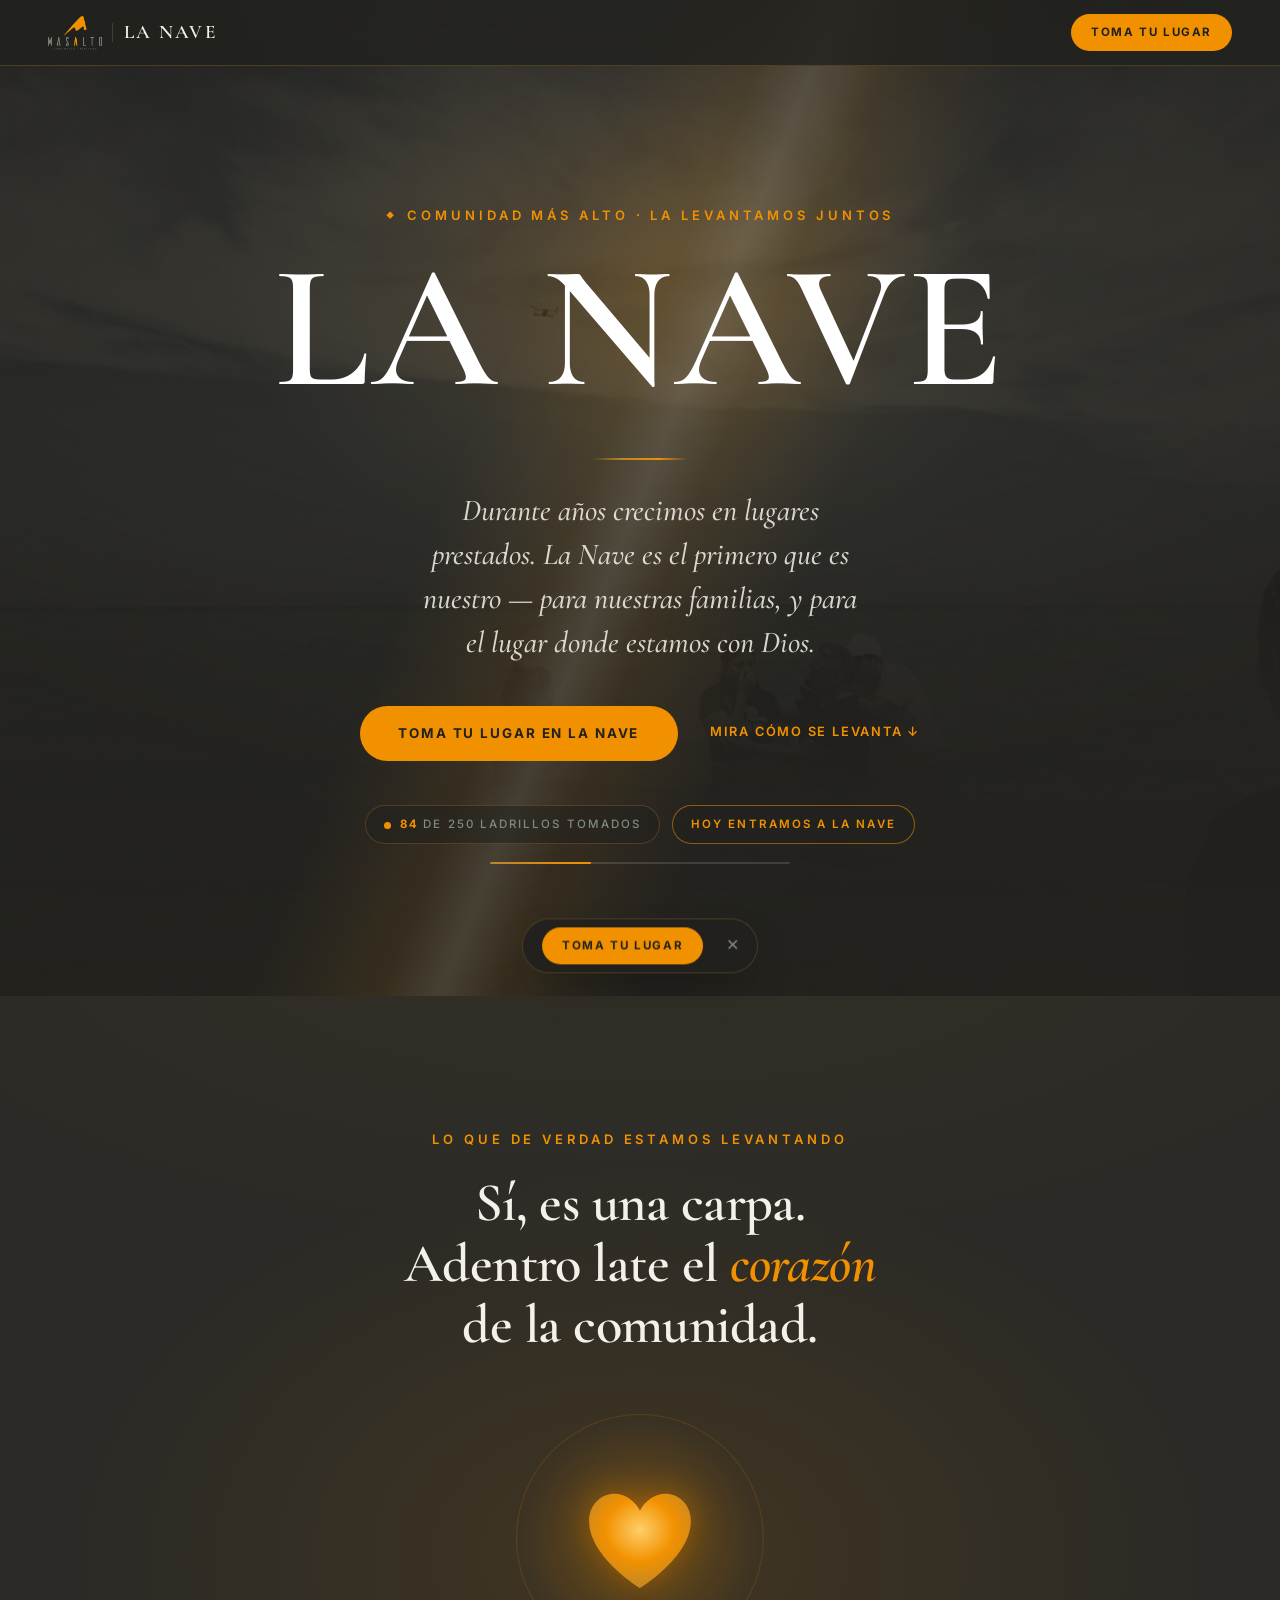
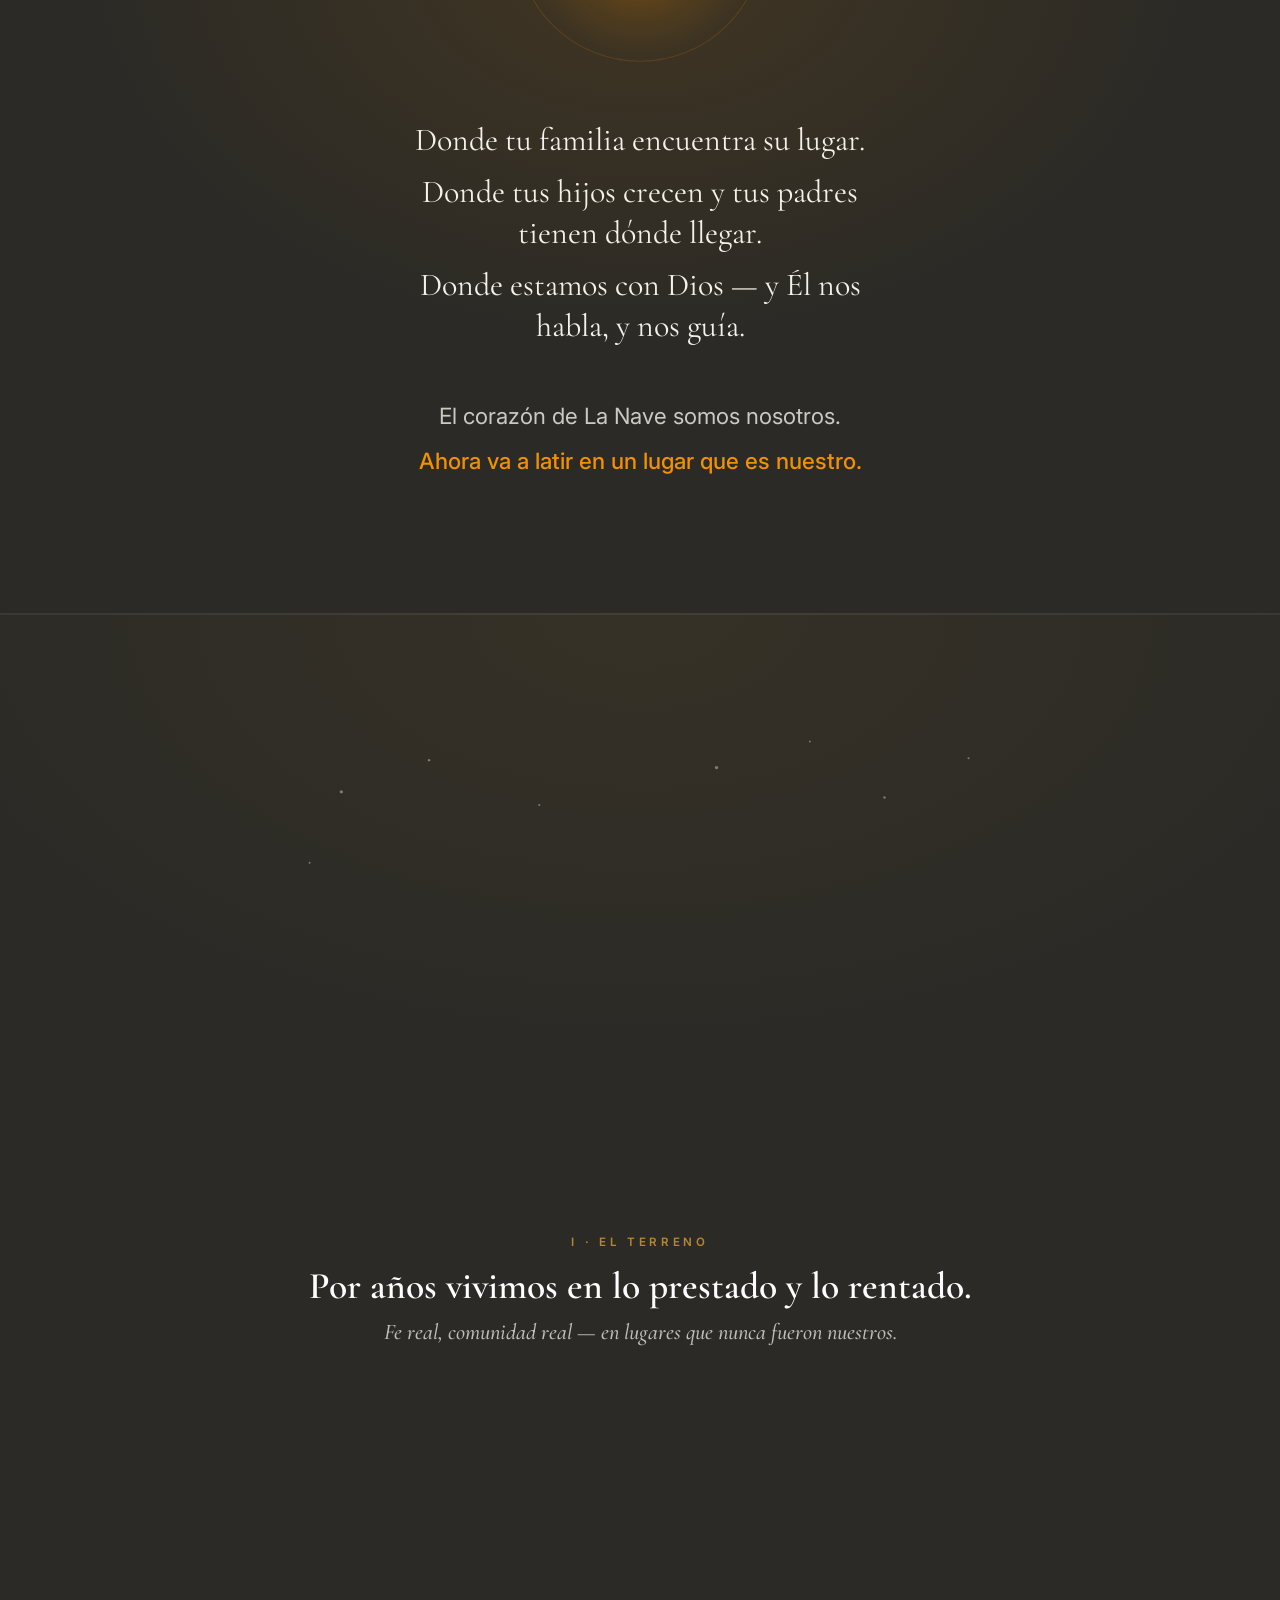
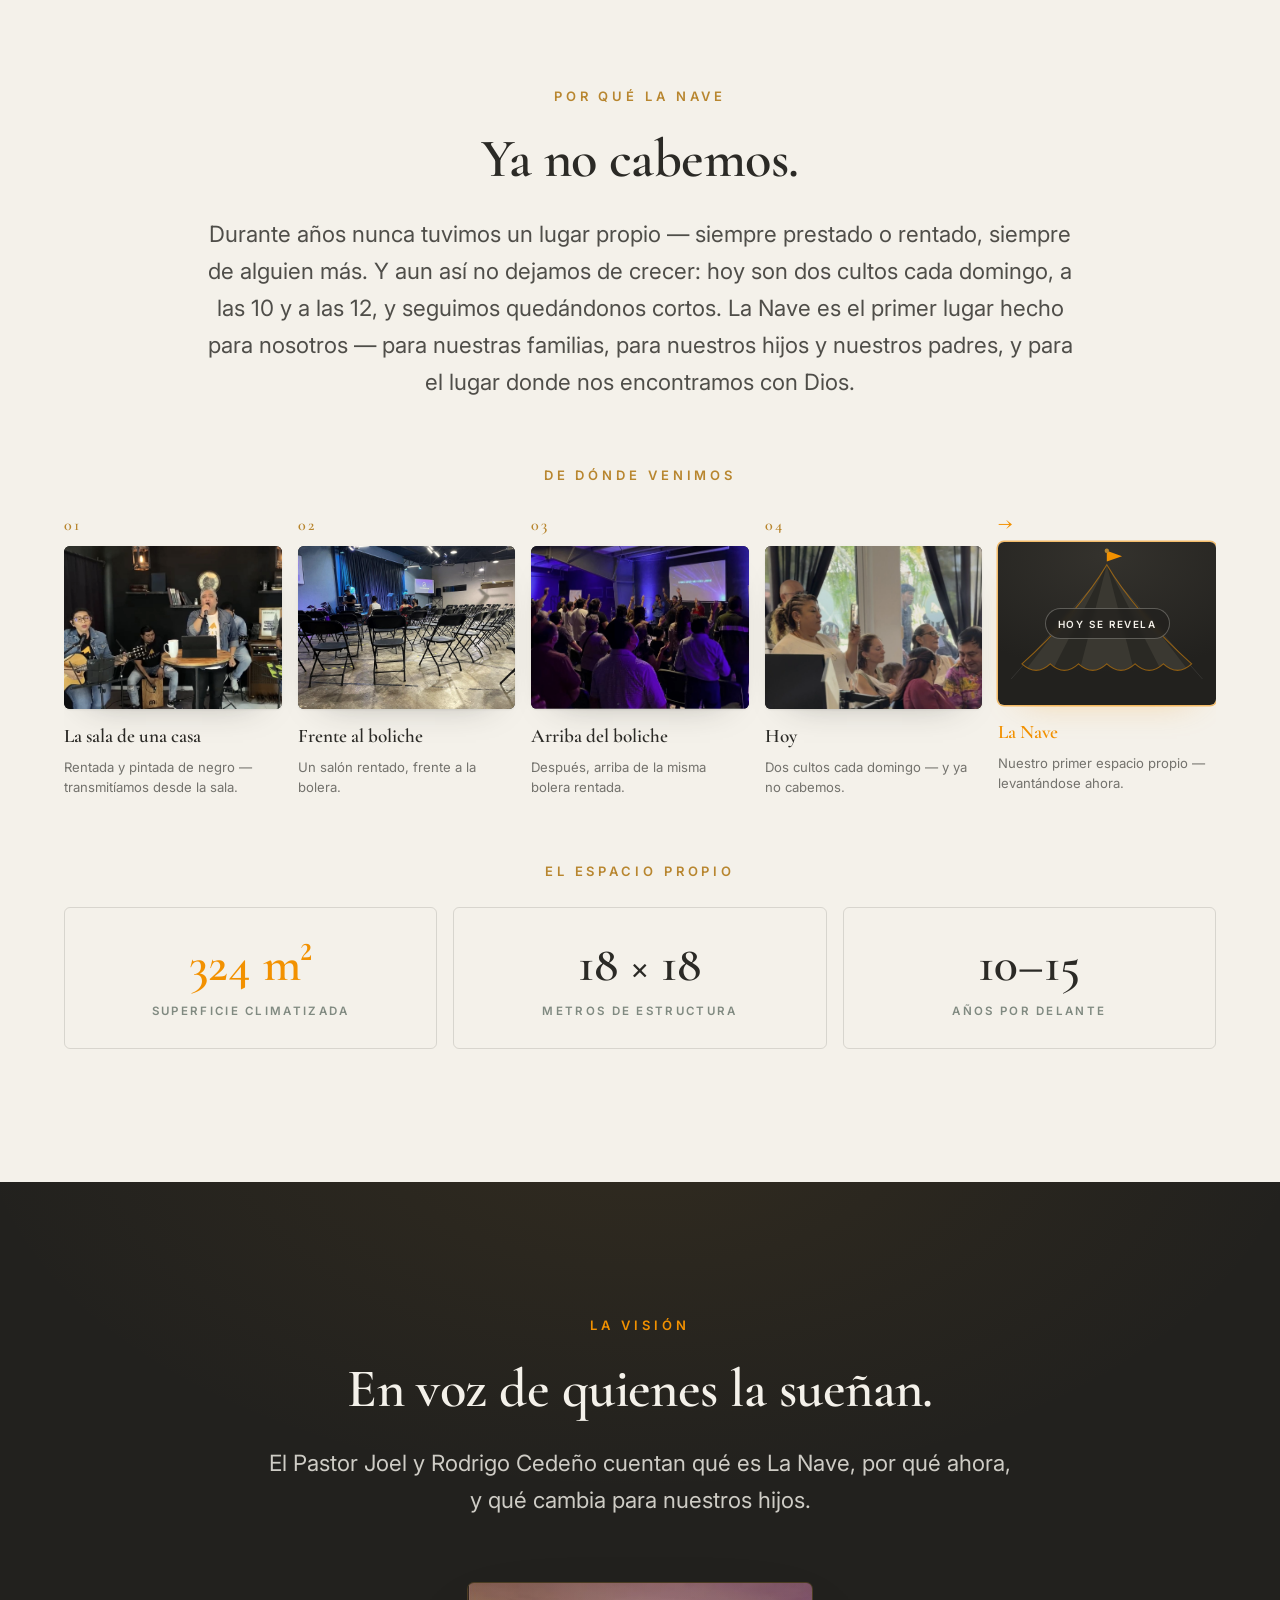
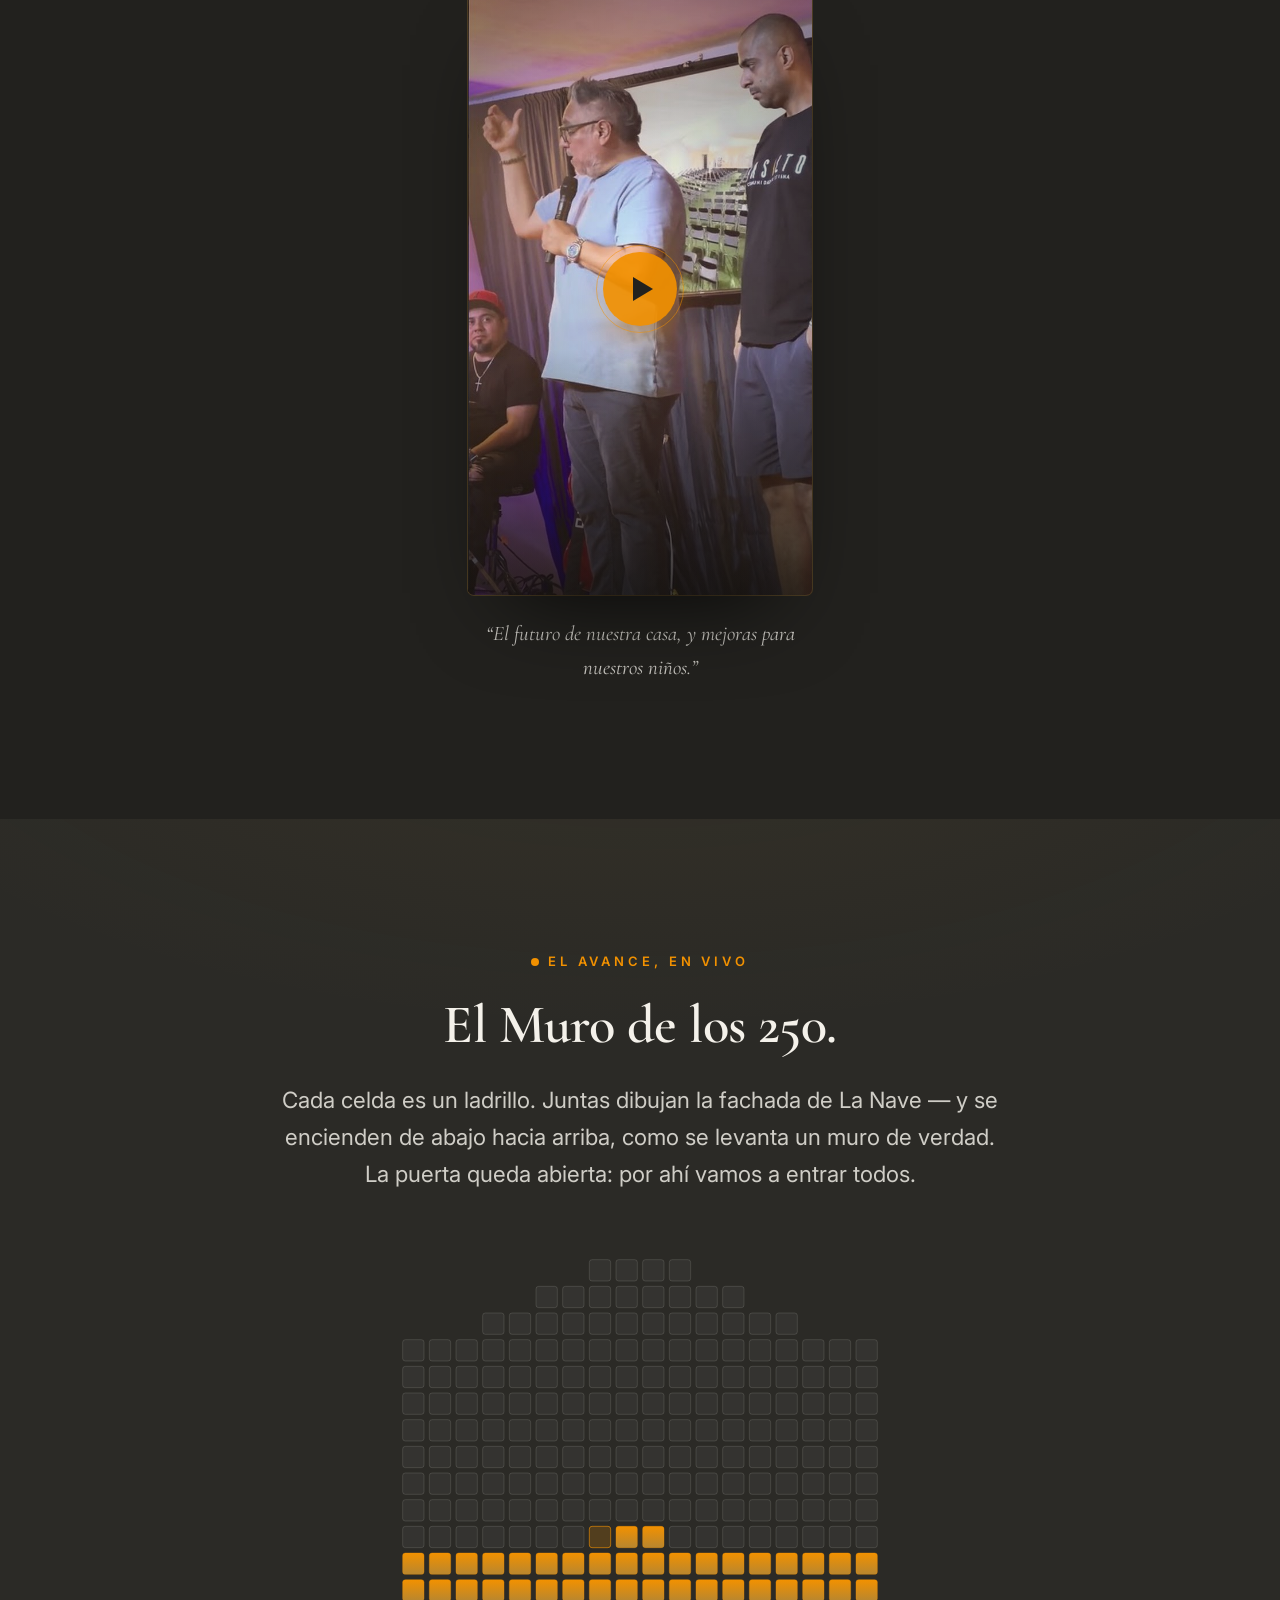
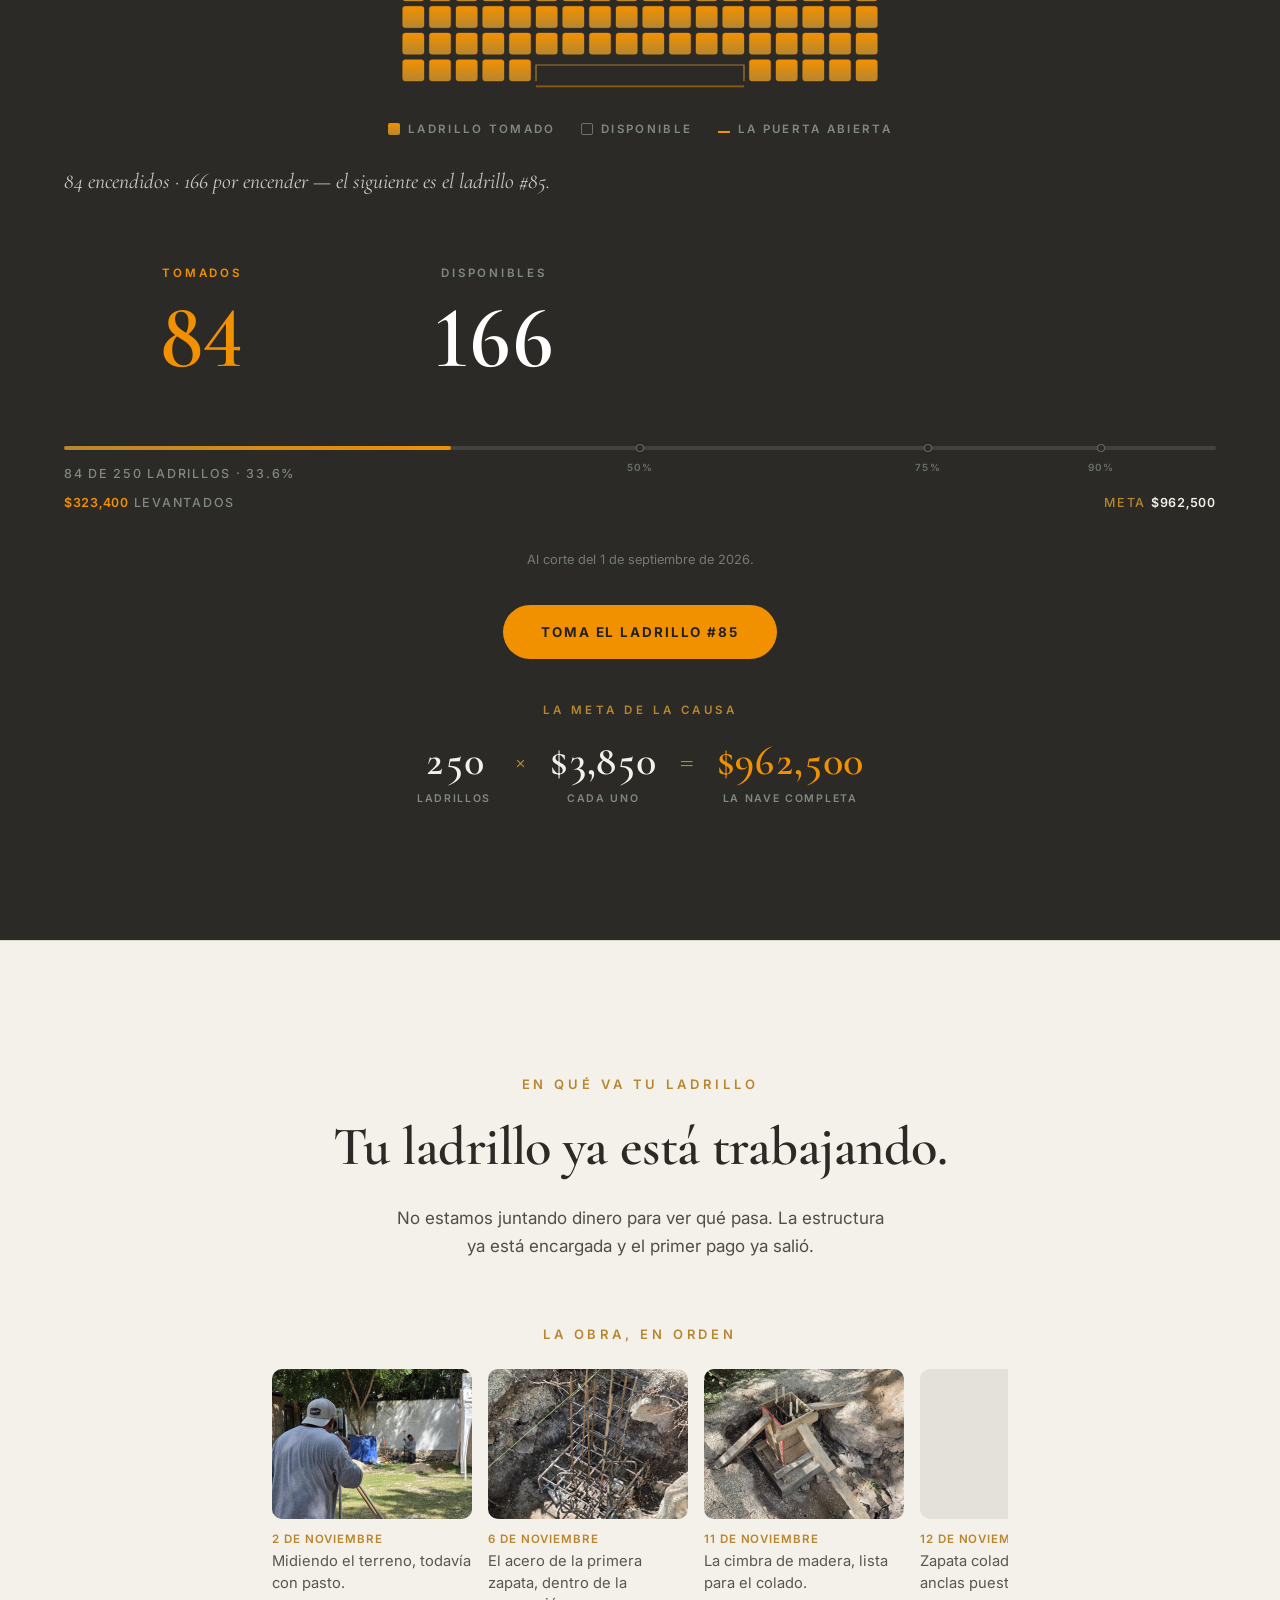
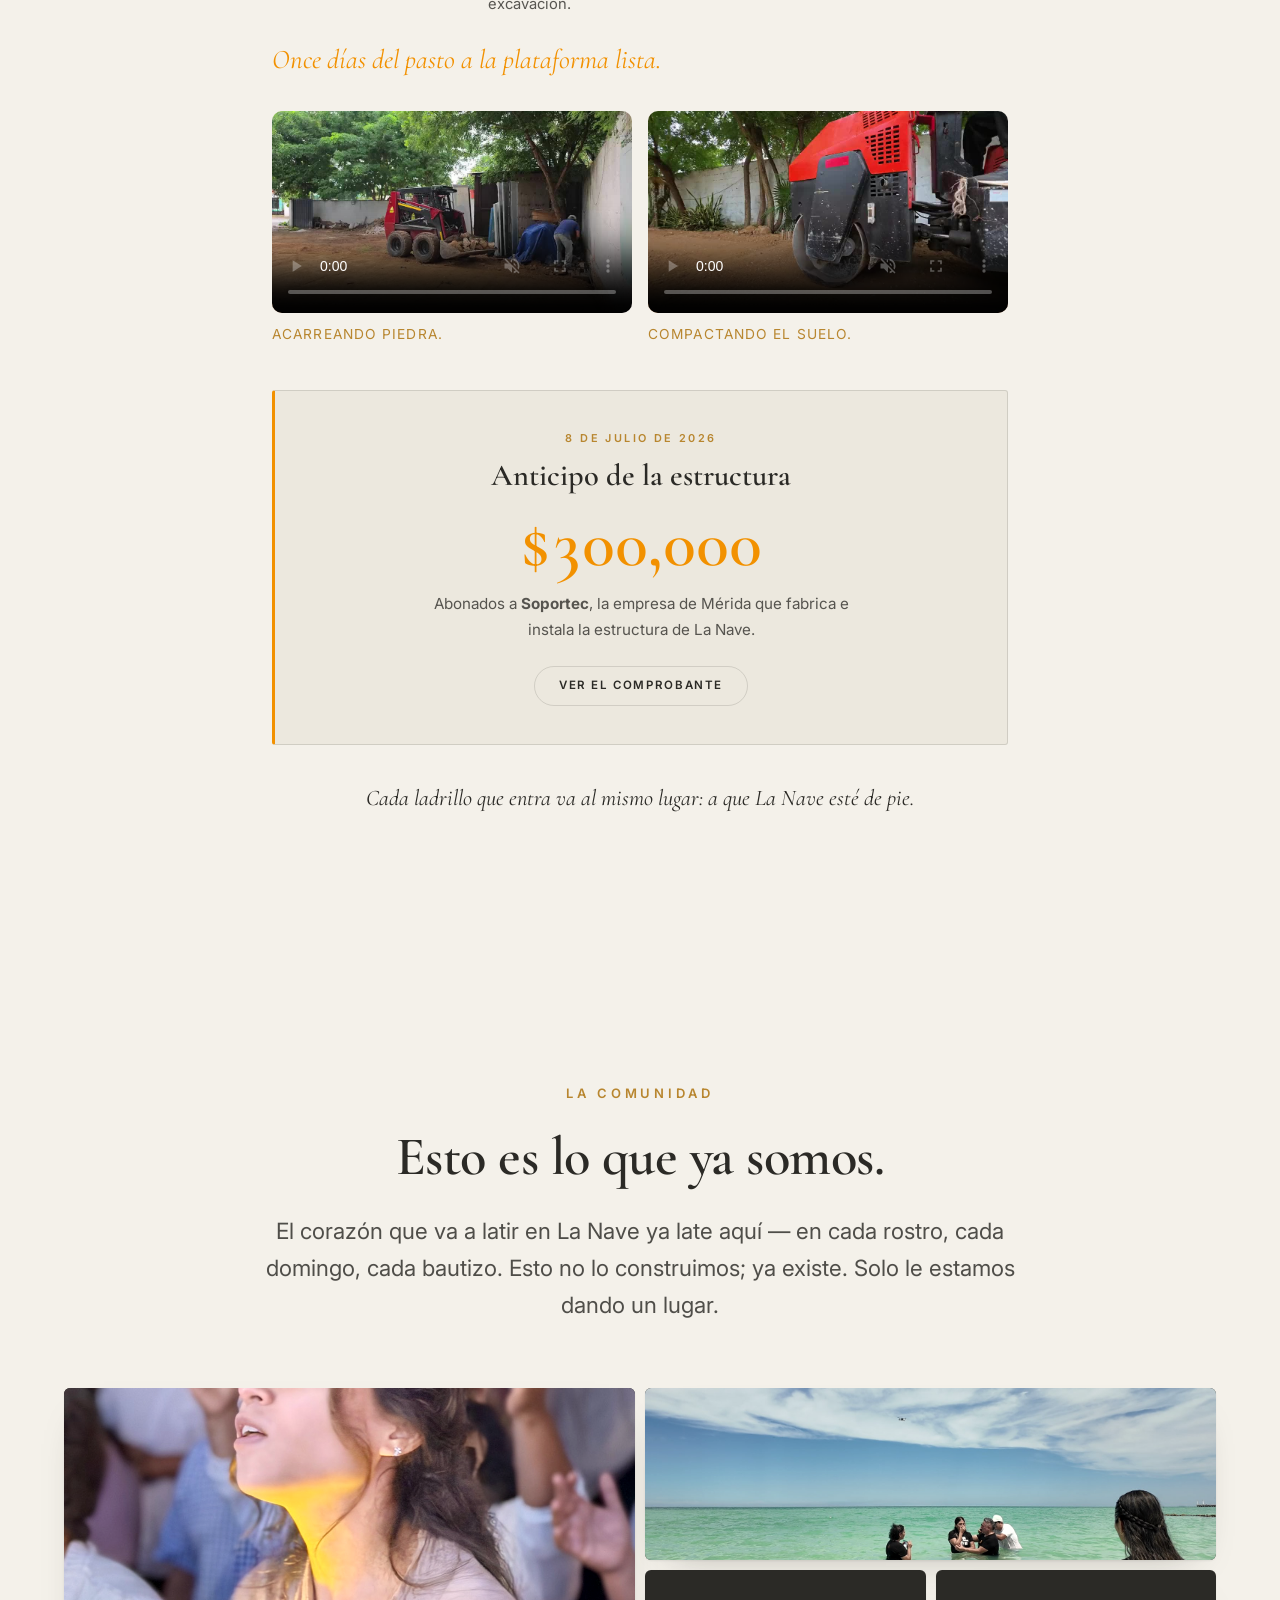
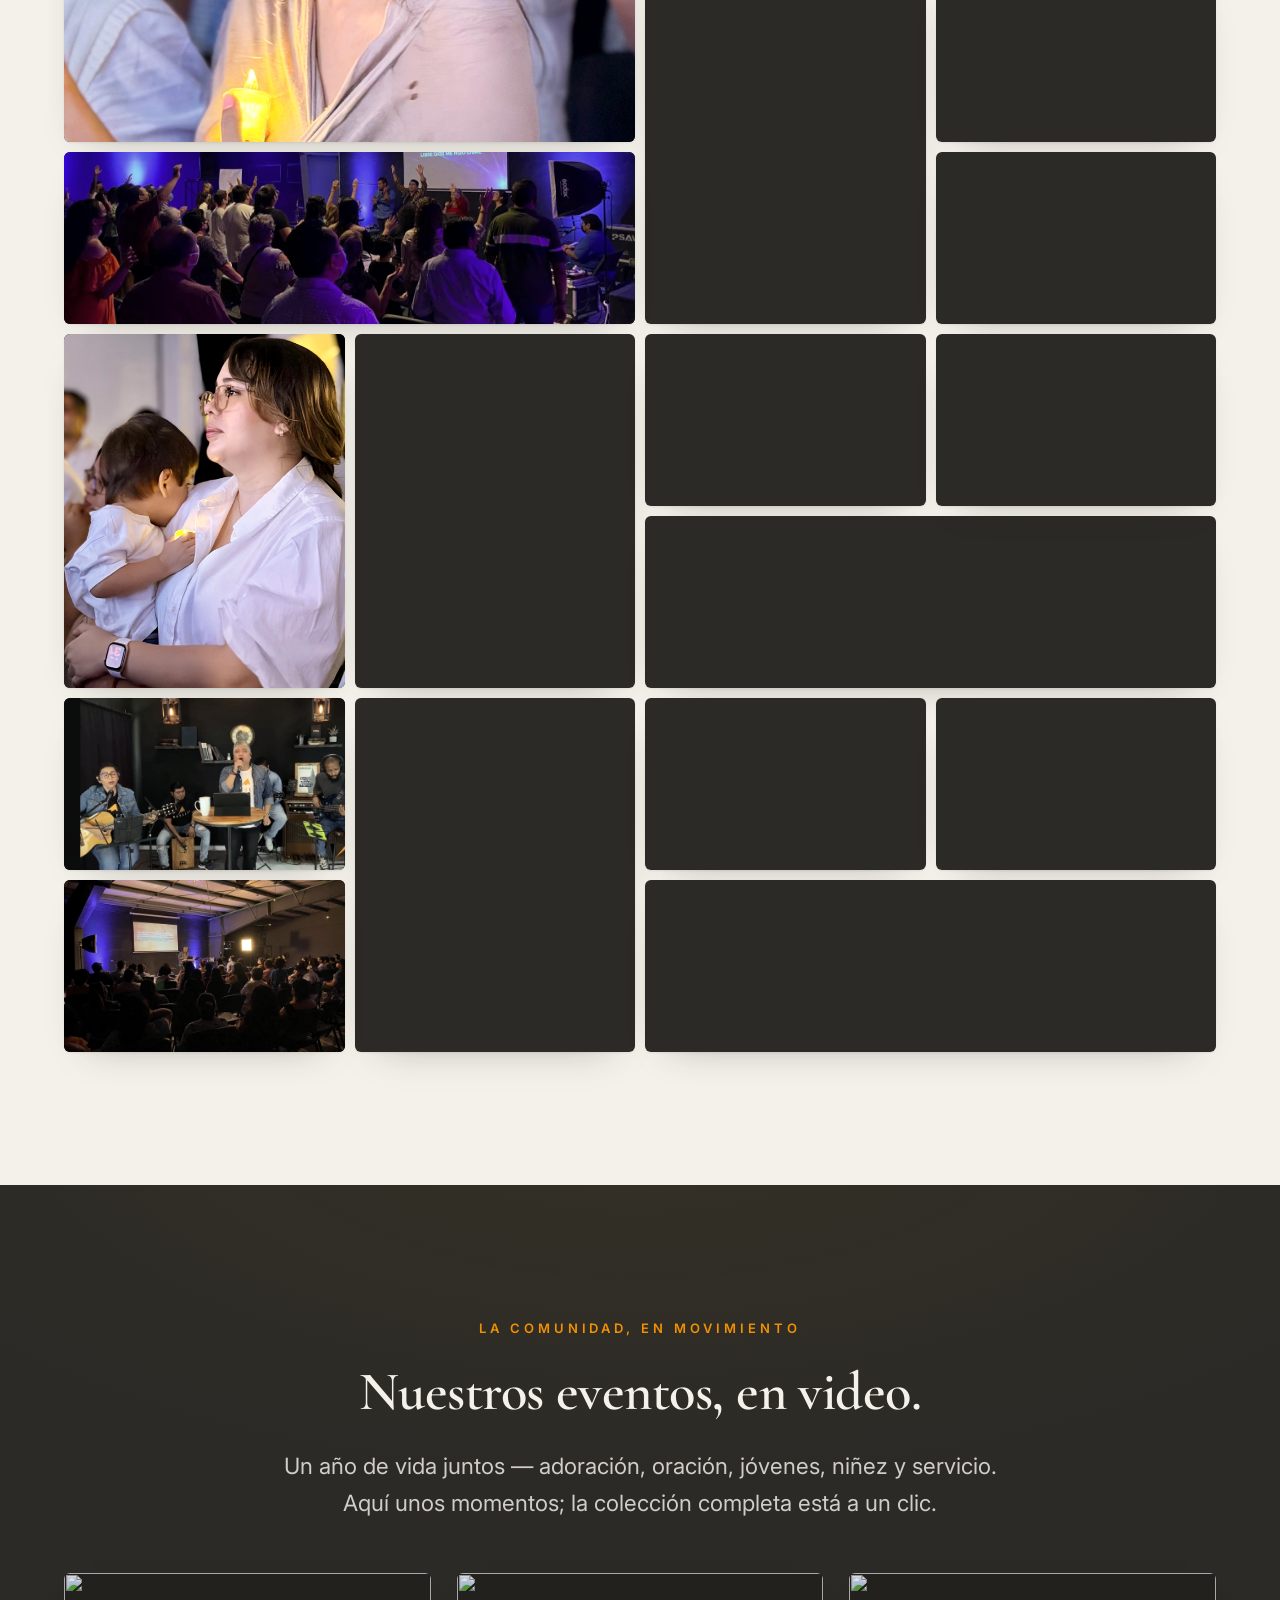
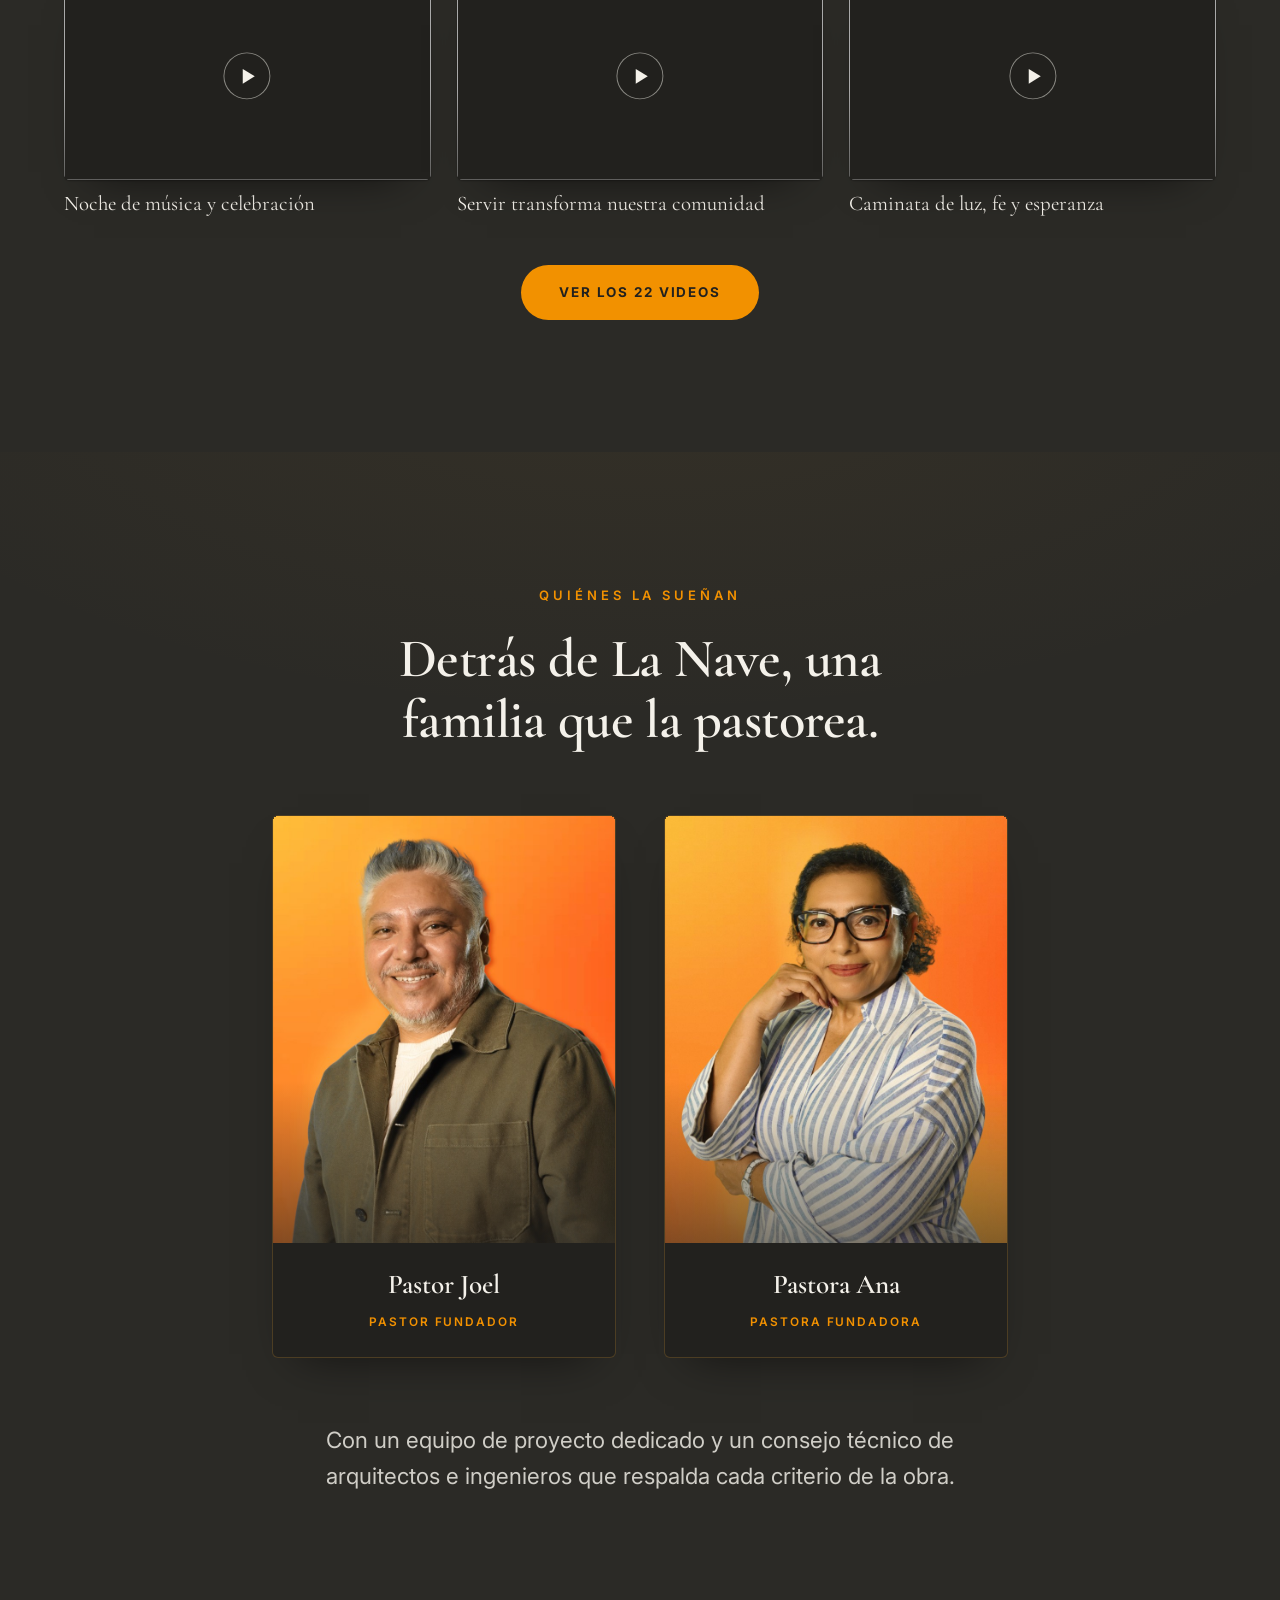
==== commit 3455d435: "261117_ADR-E_Merida · La Nave: la obra ya se mueve en el sitio — los dos unicos clips HD que existia" ====
--- a/index.html
+++ b/index.html
@@ -557,6 +557,19 @@
         </ol>
         <p class="obra-pie">Once días del pasto a la plataforma lista.</p>
 
+        <div class="obra-mov">
+          <figure>
+            <video src="assets/obra-mov-01.mp4" poster="assets/obra-mov-01.jpg" muted loop playsinline preload="none"
+                   aria-label="Un minicargador acarrea piedra en el terreno de La Nave"></video>
+            <figcaption>Acarreando piedra.</figcaption>
+          </figure>
+          <figure>
+            <video src="assets/obra-mov-02.mp4" poster="assets/obra-mov-02.jpg" muted loop playsinline preload="none"
+                   aria-label="Un rodillo compacta el terreno de La Nave"></video>
+            <figcaption>Compactando el suelo.</figcaption>
+          </figure>
+        </div>
+
         <article class="ev-acta" id="js-ev-acta">
           <p class="ev-acta-fecha">8 de julio de 2026</p>
           <h3 class="ev-acta-titulo">Anticipo de la estructura</h3>
@@ -903,5 +916,21 @@
 
   <script src="assets/config.js"></script>
   <script type="module" src="assets/main.js"></script>
+<script>
+(function () {
+  var quieto = window.matchMedia("(prefers-reduced-motion: reduce)").matches;
+  var videos = [].slice.call(document.querySelectorAll(".obra-mov video"));
+  if (!videos.length) return;
+  if (quieto || !("IntersectionObserver" in window)) { videos.forEach(function (v) { v.preload = "metadata"; v.setAttribute("controls", ""); }); return; }
+  var ojo = new IntersectionObserver(function (filas) {
+    filas.forEach(function (f) {
+      var v = f.target;
+      if (f.isIntersecting) { v.preload = "auto"; var p = v.play(); if (p && p.catch) p.catch(function () { v.setAttribute("controls", ""); }); }
+      else { v.pause(); }
+    });
+  }, { threshold: 0.4 });
+  videos.forEach(function (v) { ojo.observe(v); });
+})();
+</script>
 </body>
 </html>
--- a/assets/experiencia.css
+++ b/assets/experiencia.css
@@ -1806,3 +1806,29 @@
 @media (max-width: 640px) {
   .obra-tira { grid-auto-columns: 72vw; }
 }
+
+/* el velo caido: la foto real ocupa exactamente el lugar que tenia la carpa velada */
+.velo-revelado { width: 100%; height: 100%; object-fit: cover; display: block; }
+
+/* la obra en movimiento · 17·nov·2026 — solo se reproduce lo que se ve */
+.obra-mov {
+  margin-top: 1.8rem;
+  display: grid;
+  grid-template-columns: repeat(auto-fit, minmax(260px, 1fr));
+  gap: 1rem;
+}
+.obra-mov video {
+  width: 100%;
+  aspect-ratio: 16 / 9;
+  object-fit: cover;
+  display: block;
+  border-radius: 10px;
+  background: color-mix(in srgb, var(--carbon) 12%, transparent);
+}
+.obra-mov figcaption {
+  margin-top: 0.6rem;
+  font-size: 0.86rem;
+  letter-spacing: 0.08em;
+  text-transform: uppercase;
+  color: var(--bronce);
+}
